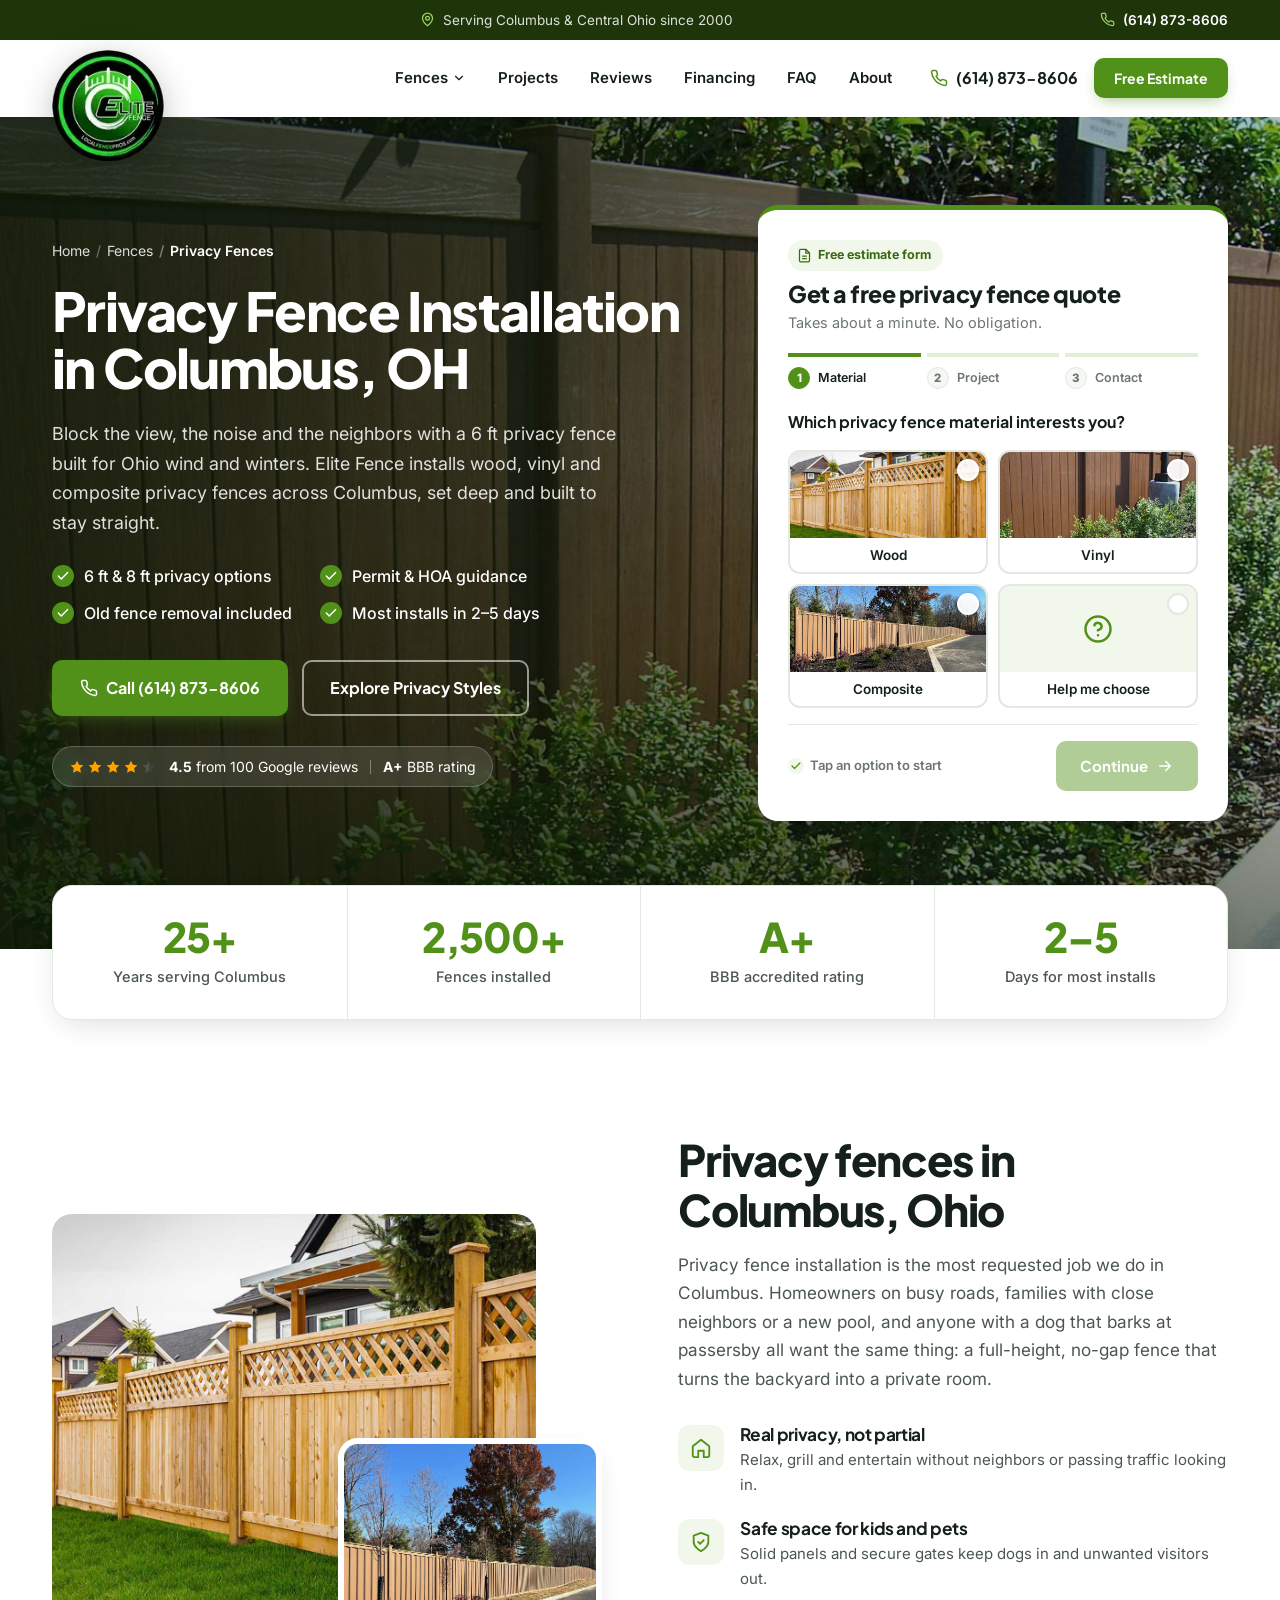
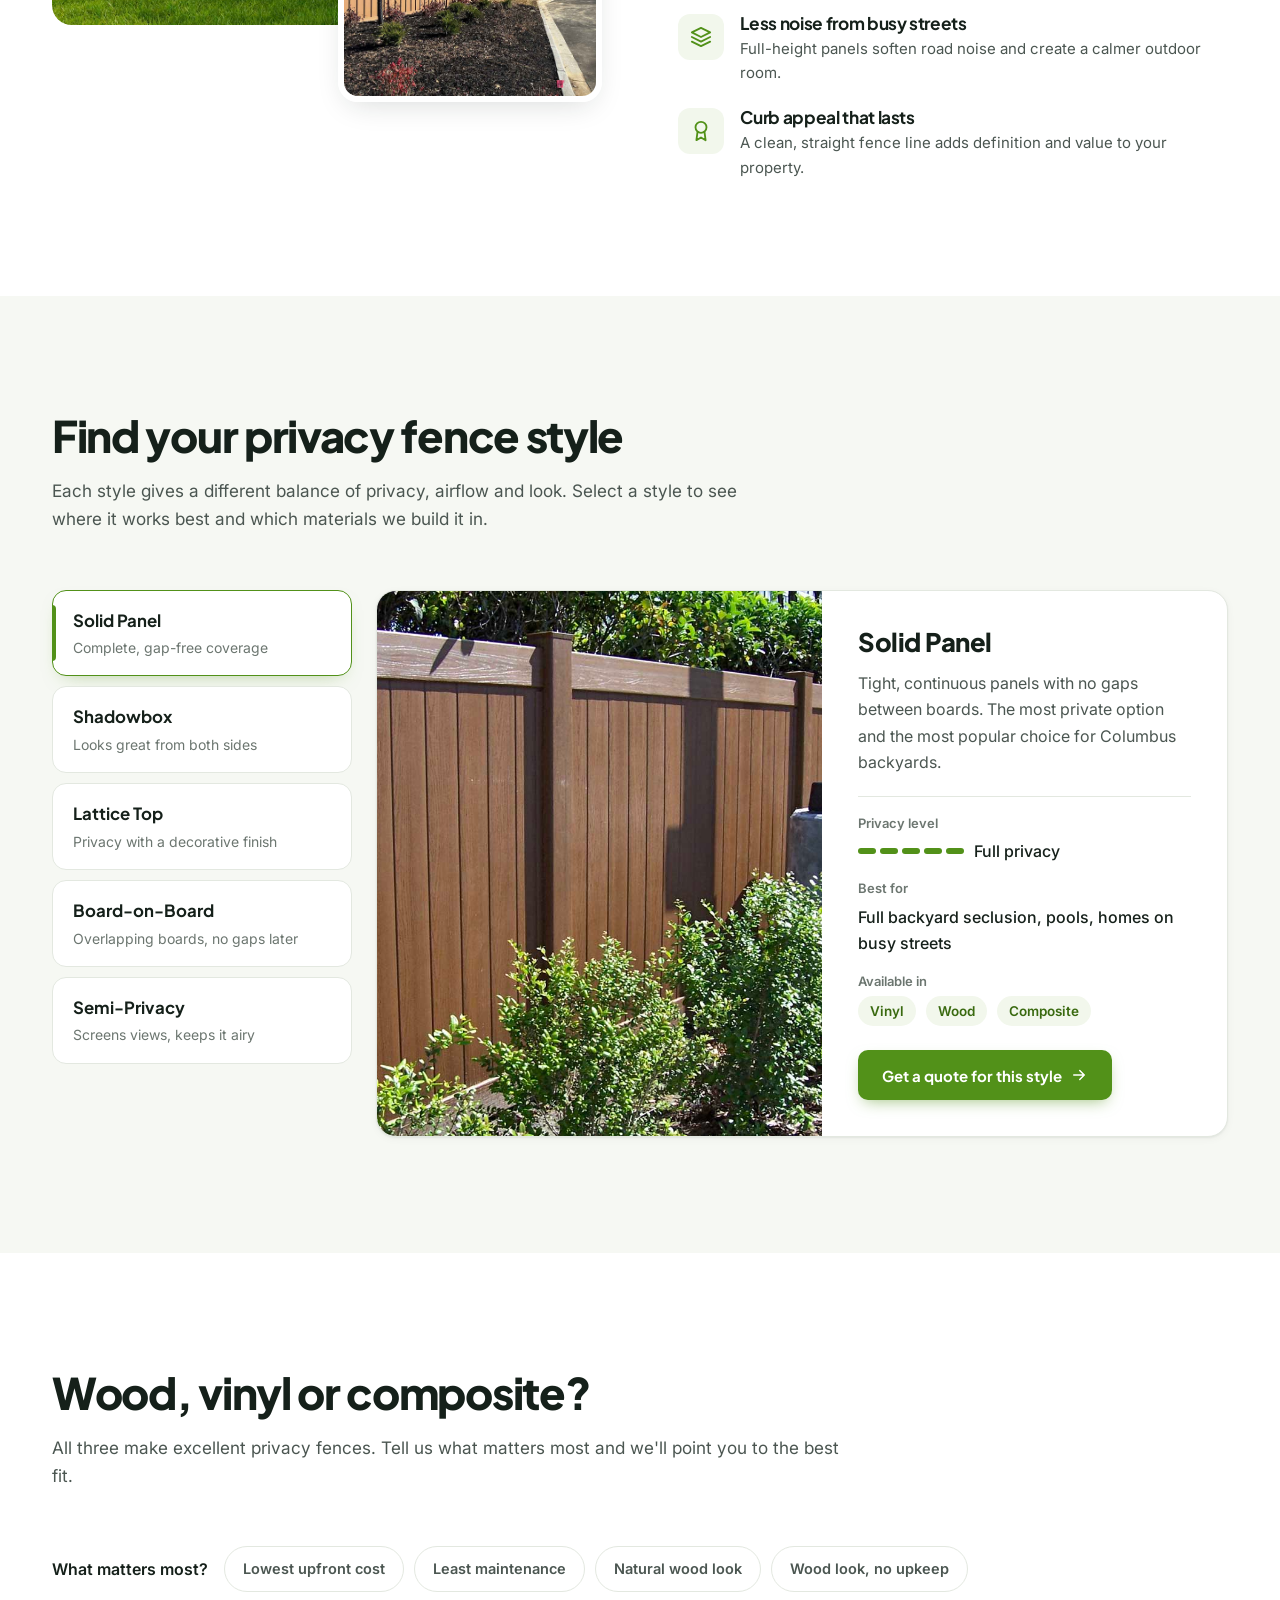
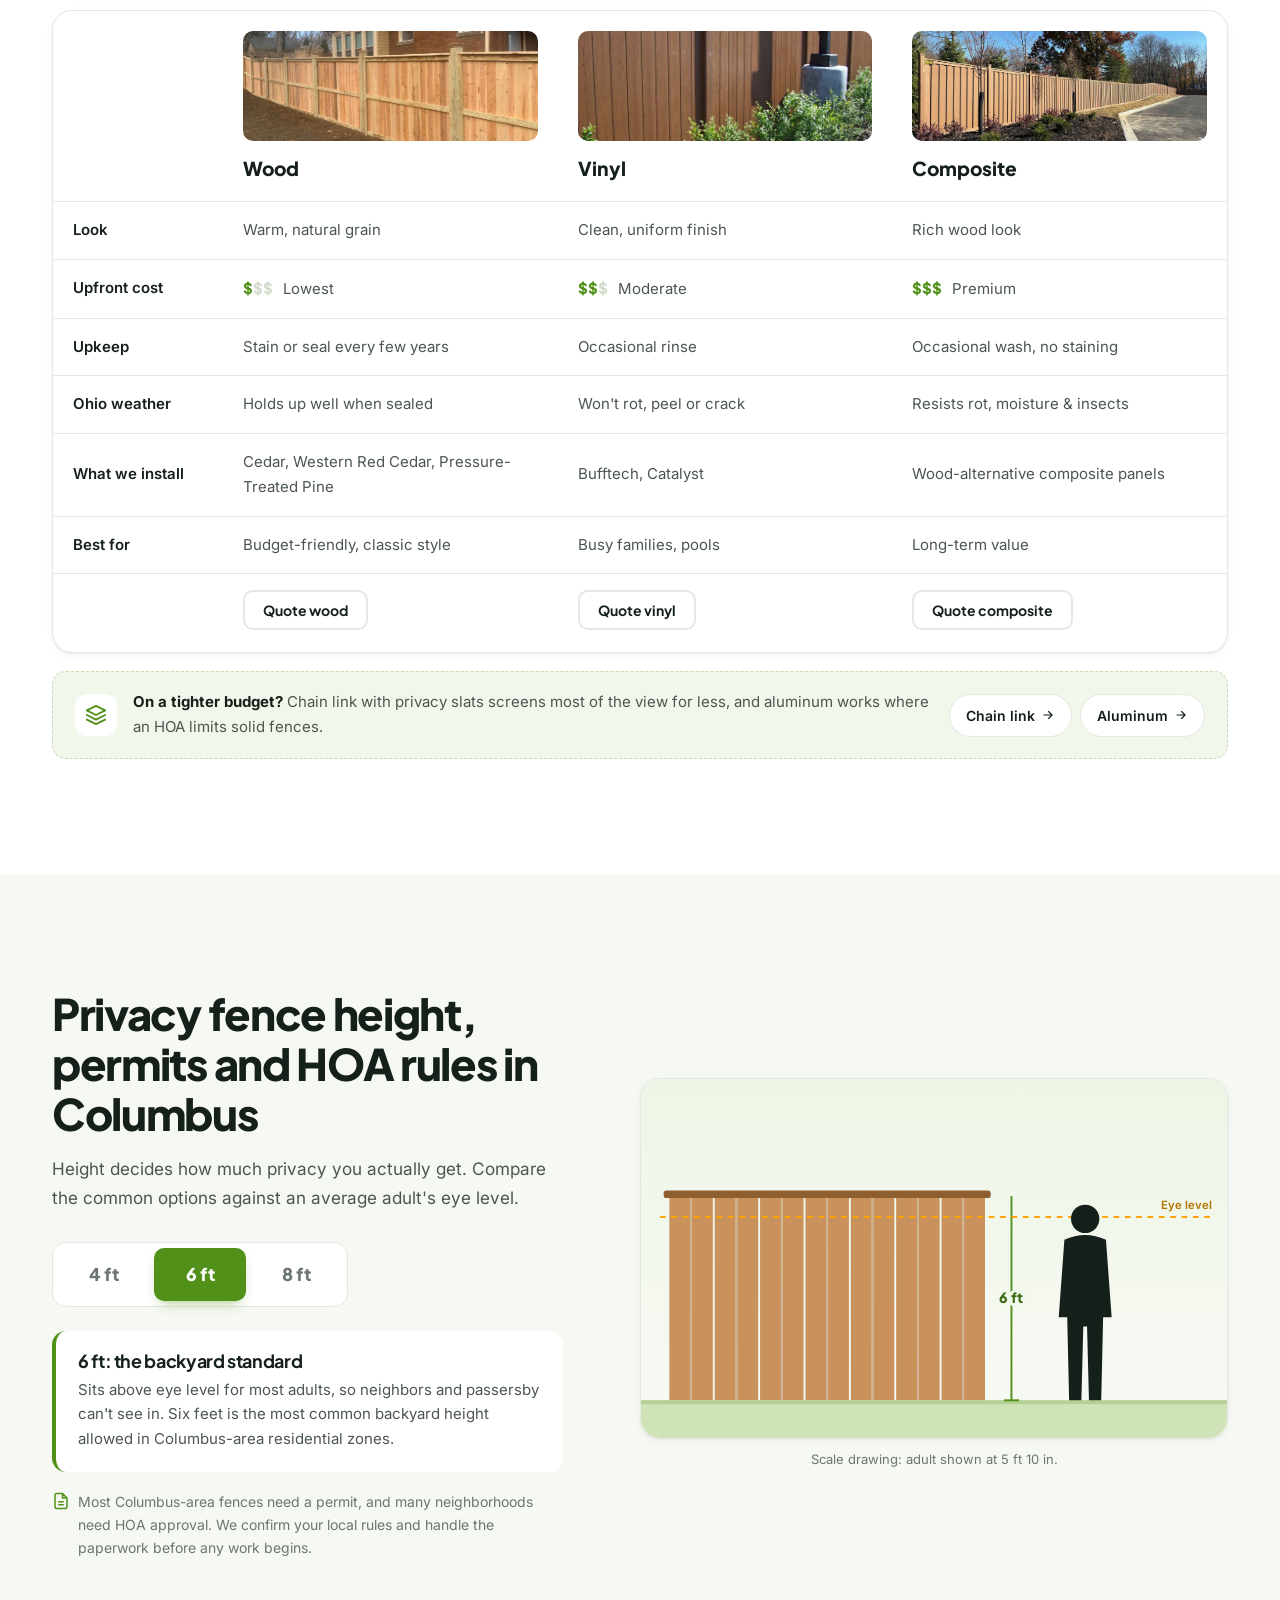
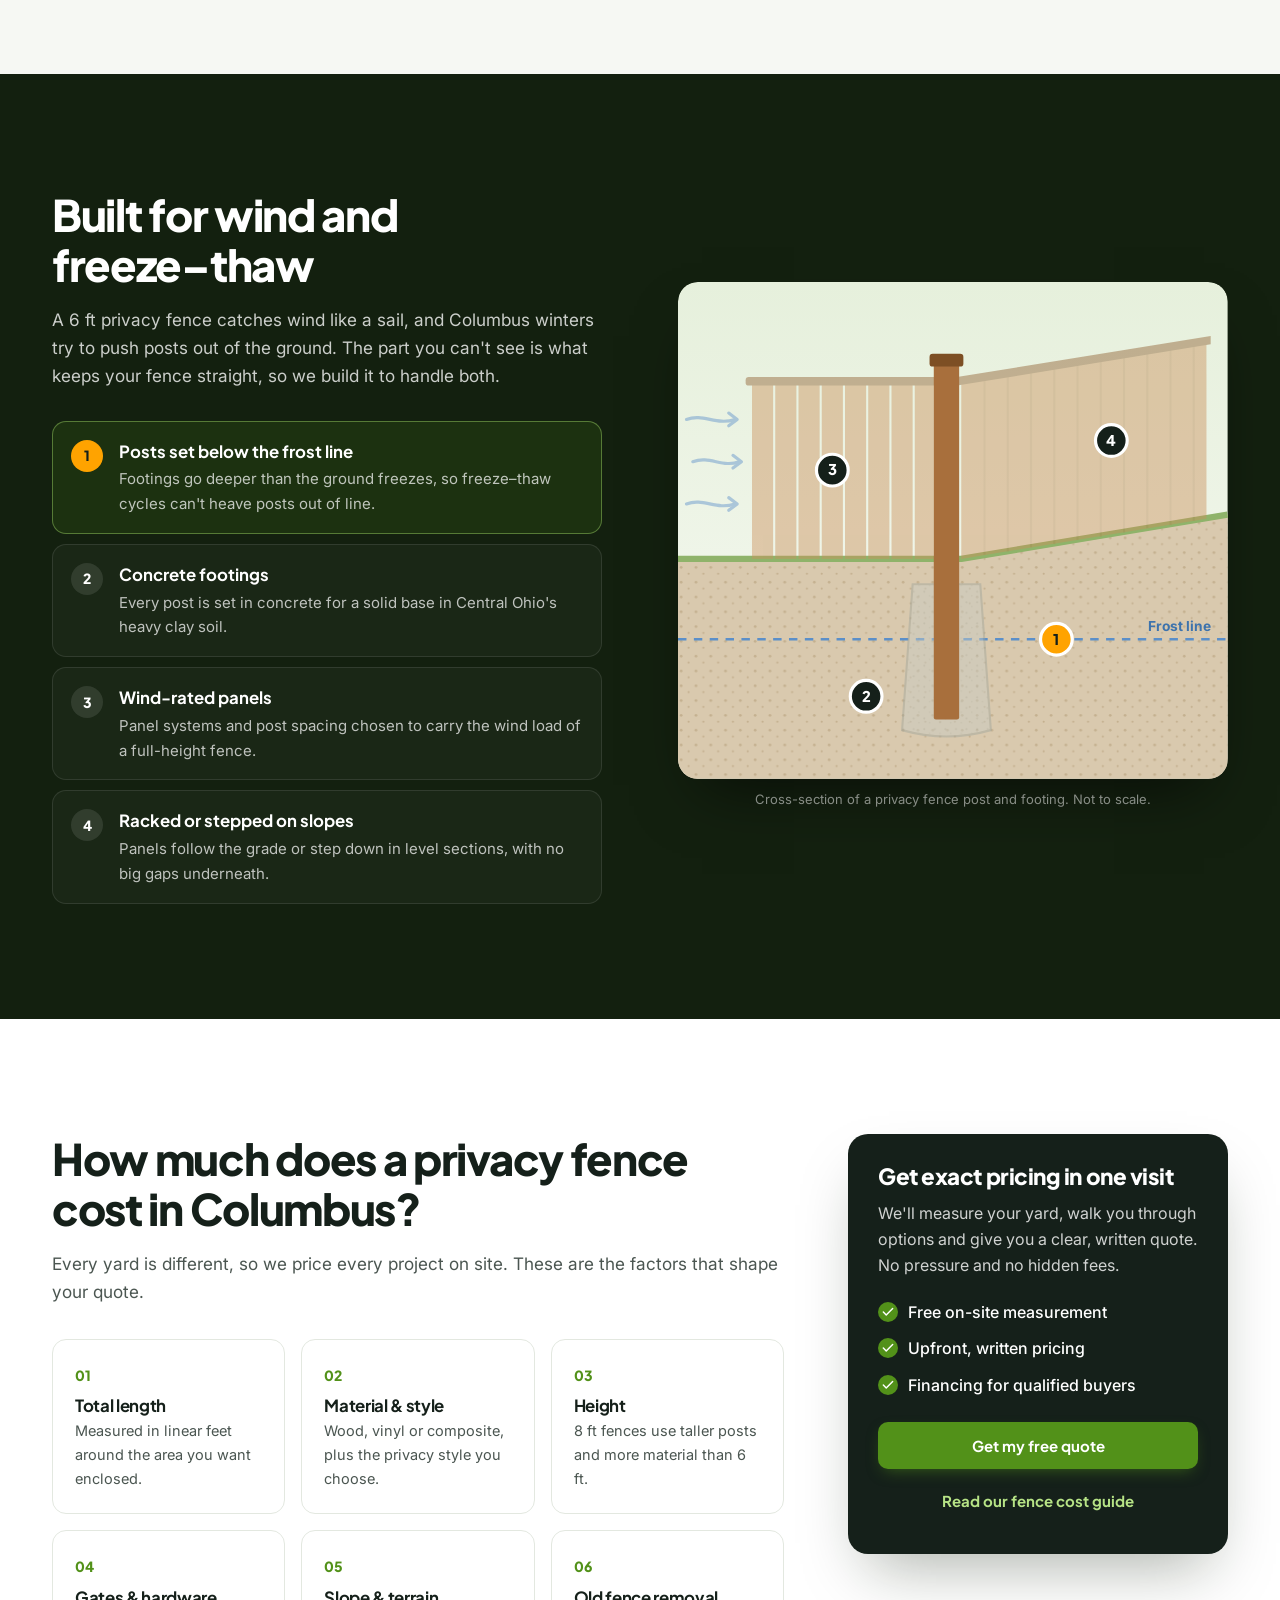
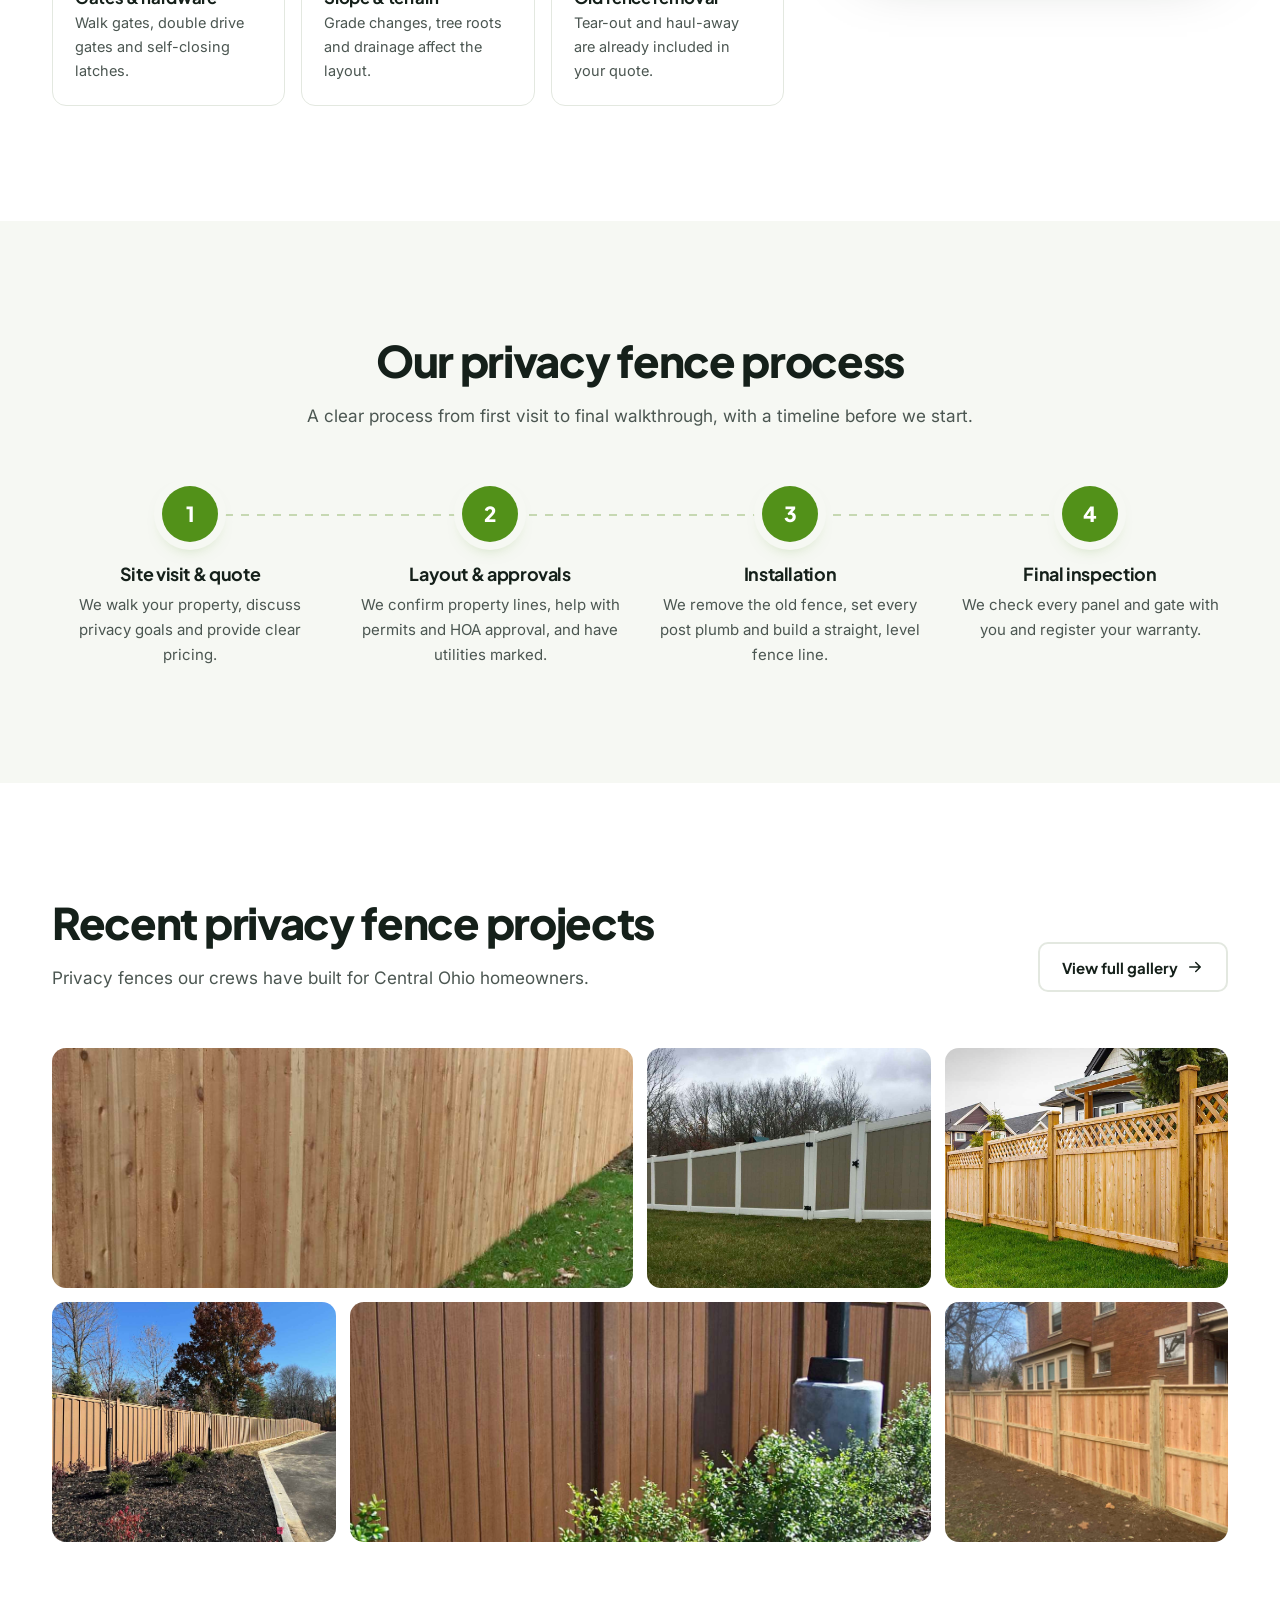
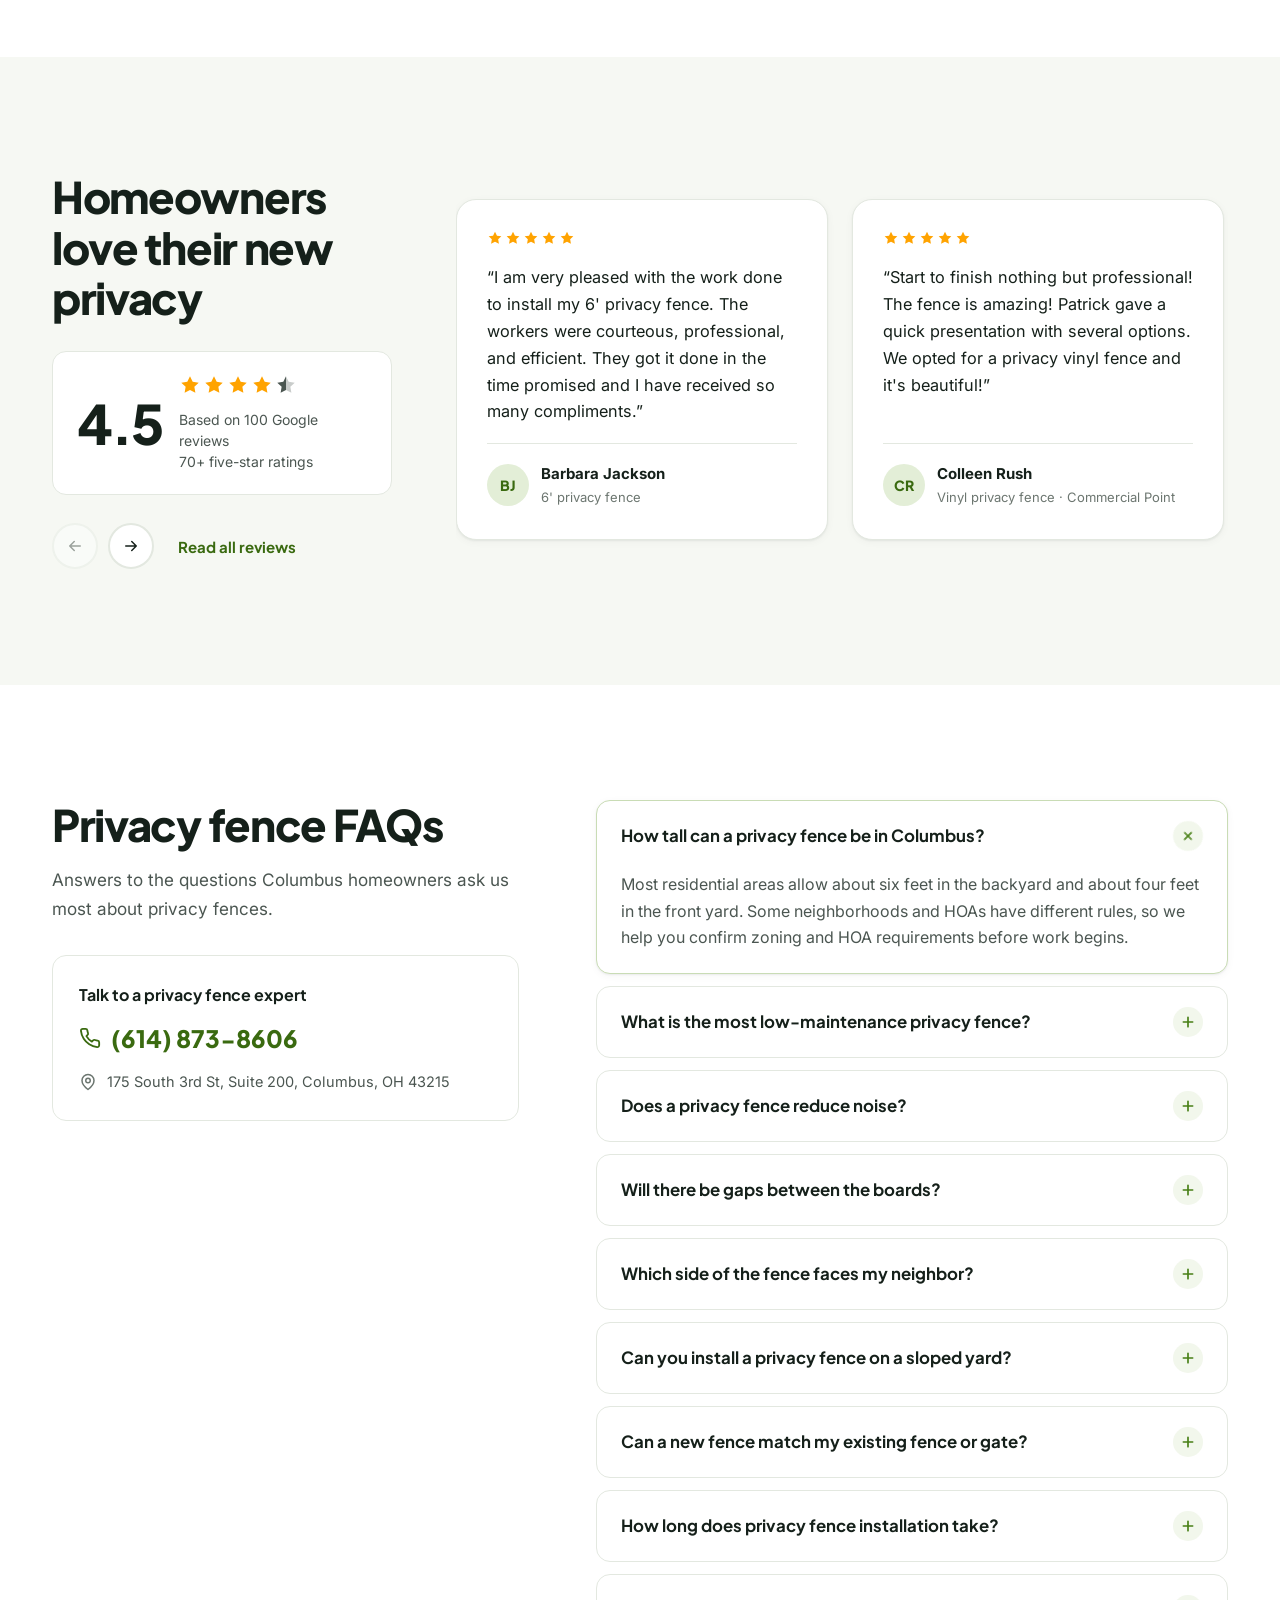
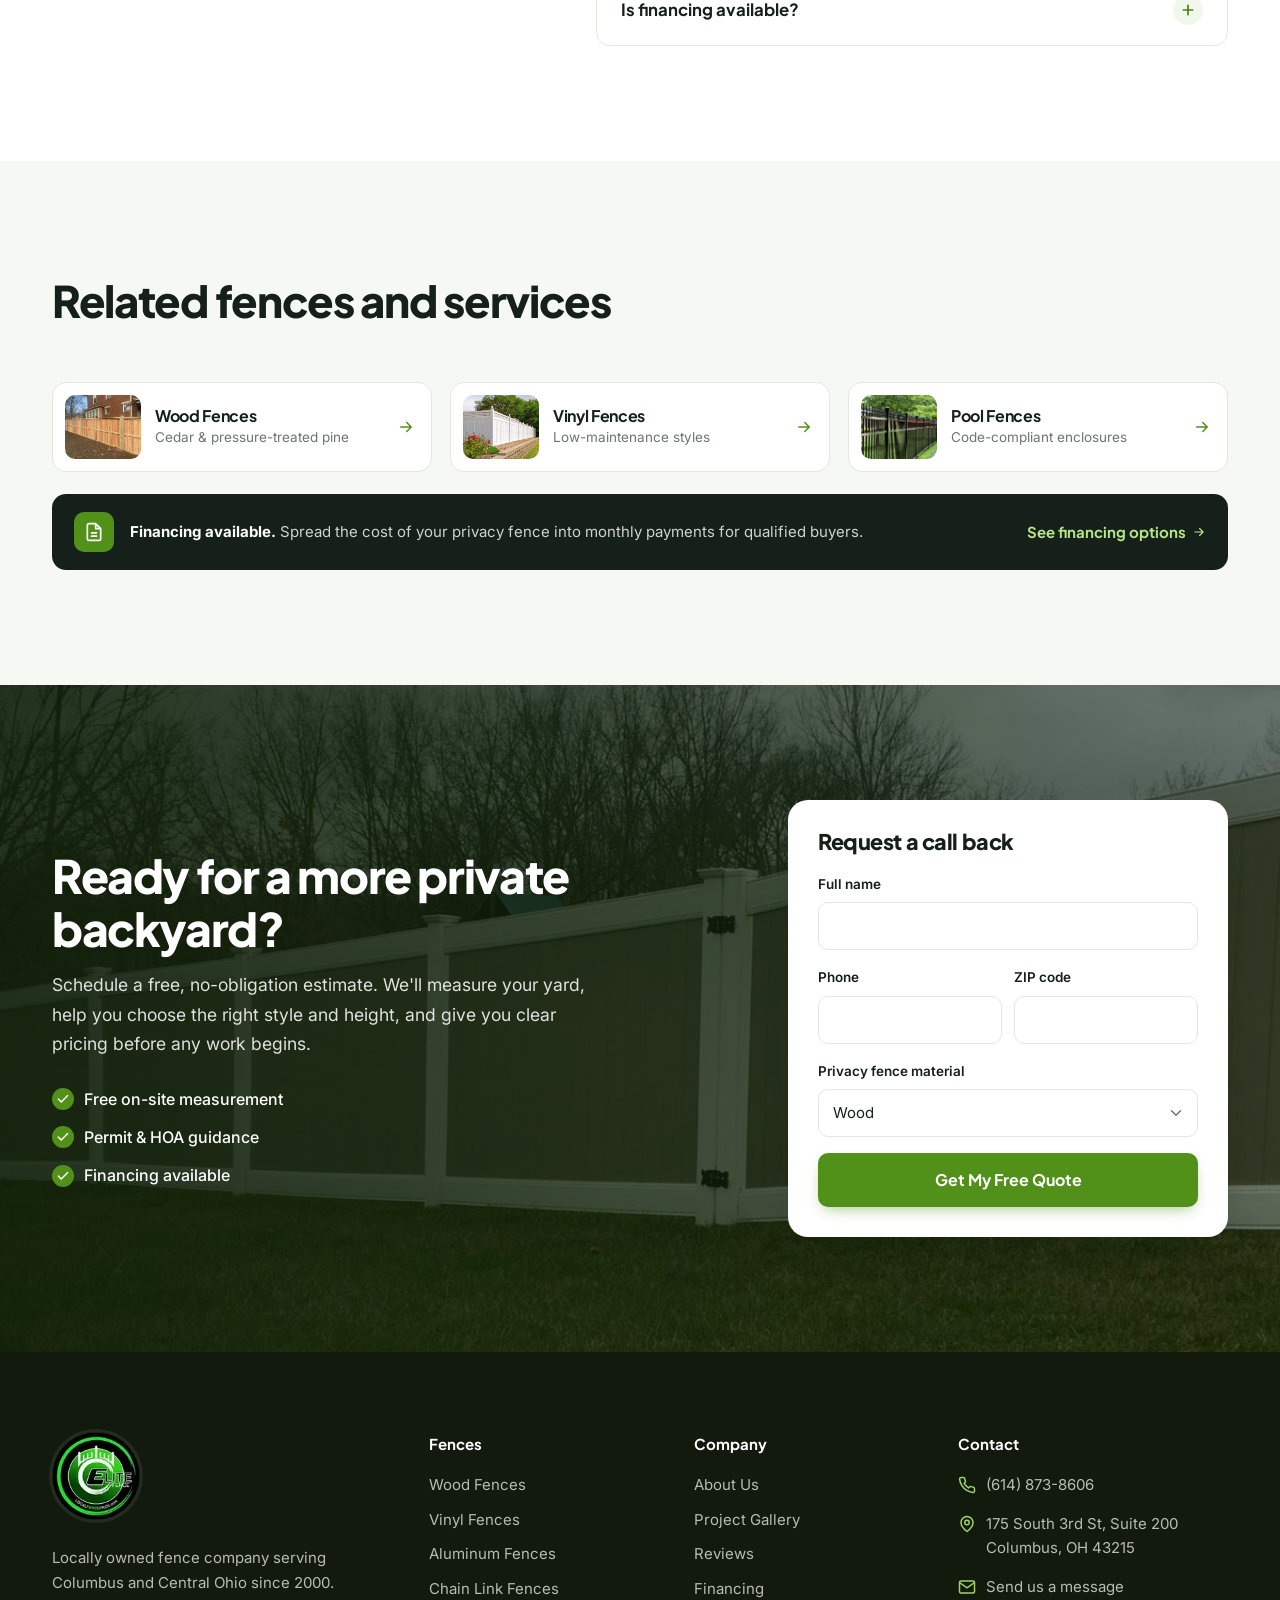
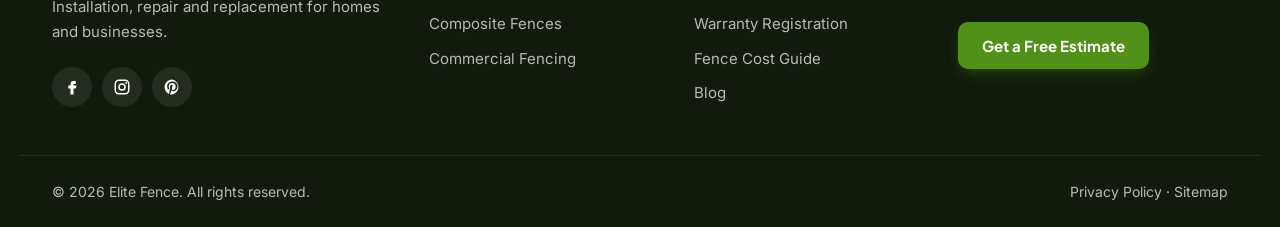
==== privacy-fence-columbus-ohio.html @ 2e479907 "elite fence home & service image updates done" ====
<!DOCTYPE html>
<html lang="en">
<head>
  <meta charset="UTF-8" />
  <meta name="viewport" content="width=device-width, initial-scale=1, viewport-fit=cover" />
  <title>Privacy Fence Installation in Columbus, OH | Wood, Vinyl &amp; Composite | Elite Fence</title>
  <meta name="description" content="Privacy fence installation in Columbus, OH. 6 ft and 8 ft wood, vinyl and composite privacy fences with permit and HOA guidance, old fence removal included and free estimates. Call (614) 873-8606." />
  <meta name="theme-color" content="#529119" />
  <link rel="preconnect" href="https://fonts.googleapis.com" />
  <link rel="preconnect" href="https://fonts.gstatic.com" crossorigin />
  <link href="https://fonts.googleapis.com/css2?family=Inter:wght@400;500;600&family=Plus+Jakarta+Sans:wght@600;700;800&display=swap" rel="stylesheet" />
  <link rel="preload" as="image" href="assets/img/comp/mills-vinyl-fence-columbus-ohio-fence-company-03.jpg" />
  <link rel="canonical" href="https://www.elitefencecolumbus.com/privacy-fence-columbus-ohio" />
  <link rel="stylesheet" href="assets/css/style.css" />
  <script>document.documentElement.classList.add('js');</script>
  <script type="application/ld+json">
{
  "@context": "https://schema.org",
  "@graph": [
    {
      "@type": "Service",
      "name": "Privacy Fence Installation",
      "serviceType": "Privacy fence installation",
      "provider": {
        "@type": "HomeAndConstructionBusiness",
        "name": "Elite Fence",
        "telephone": "+1-614-873-8606",
        "url": "https://www.elitefencecolumbus.com/"
      },
      "areaServed": [
        {
          "@type": "City",
          "name": "Columbus, OH"
        },
        {
          "@type": "City",
          "name": "Powell, OH"
        },
        {
          "@type": "City",
          "name": "Grove City, OH"
        },
        {
          "@type": "City",
          "name": "Lewis Center, OH"
        },
        {
          "@type": "City",
          "name": "Hilliard, OH"
        },
        {
          "@type": "City",
          "name": "Upper Arlington, OH"
        },
        {
          "@type": "City",
          "name": "Westerville, OH"
        },
        {
          "@type": "City",
          "name": "Galena, OH"
        },
        {
          "@type": "City",
          "name": "New Albany, OH"
        },
        {
          "@type": "City",
          "name": "Delaware, OH"
        },
        {
          "@type": "City",
          "name": "Dublin, OH"
        }
      ]
    },
    {
      "@type": "BreadcrumbList",
      "itemListElement": [
        {
          "@type": "ListItem",
          "position": 1,
          "name": "Home",
          "item": "https://www.elitefencecolumbus.com/"
        },
        {
          "@type": "ListItem",
          "position": 2,
          "name": "Privacy Fences",
          "item": "https://www.elitefencecolumbus.com/privacy-fence-columbus-ohio"
        }
      ]
    },
    {
      "@type": "FAQPage",
      "mainEntity": [
        {
          "@type": "Question",
          "name": "How tall can a privacy fence be in Columbus?",
          "acceptedAnswer": {
            "@type": "Answer",
            "text": "Most residential areas allow about six feet in the backyard and about four feet in the front yard. Some neighborhoods and HOAs have different rules, so we help you confirm zoning and HOA requirements before work begins."
          }
        },
        {
          "@type": "Question",
          "name": "What is the most low-maintenance privacy fence?",
          "acceptedAnswer": {
            "@type": "Answer",
            "text": "Vinyl and composite. Both resist fading, moisture and wear without staining or sealing. Vinyl just needs an occasional rinse, and composite gives you a wood look without the upkeep."
          }
        },
        {
          "@type": "Question",
          "name": "Does a privacy fence reduce noise?",
          "acceptedAnswer": {
            "@type": "Answer",
            "text": "Yes, somewhat. A solid, full-height fence with no gaps softens traffic and neighborhood noise, especially at 6 to 8 ft. It won't soundproof a yard, but most homeowners notice a calmer backyard."
          }
        },
        {
          "@type": "Question",
          "name": "Will there be gaps between the boards?",
          "acceptedAnswer": {
            "@type": "Answer",
            "text": "Natural wood shrinks as it dries, which can open small gaps. Board-on-board and shadowbox styles overlap the boards to prevent this, and vinyl and composite panels stay gap-free."
          }
        },
        {
          "@type": "Question",
          "name": "Which side of the fence faces my neighbor?",
          "acceptedAnswer": {
            "@type": "Answer",
            "text": "The finished side typically faces outward toward neighbors and the street, and many cities and HOAs require it. If you want both sides to look finished, shadowbox and board-on-board styles are great options."
          }
        },
        {
          "@type": "Question",
          "name": "Can you install a privacy fence on a sloped yard?",
          "acceptedAnswer": {
            "@type": "Answer",
            "text": "Yes. Depending on the grade and material, we either step the panels down the slope or rack them to follow the ground, keeping the fence line clean and the bottom gap small."
          }
        },
        {
          "@type": "Question",
          "name": "Can a new fence match my existing fence or gate?",
          "acceptedAnswer": {
            "@type": "Answer",
            "text": "Yes. We can extend an existing fence, replace sections or fully redo it so the new work blends with your current boundary."
          }
        },
        {
          "@type": "Question",
          "name": "How long does privacy fence installation take?",
          "acceptedAnswer": {
            "@type": "Answer",
            "text": "Usually two to five days once materials arrive and weather allows. Fence size, terrain and old fence removal can change the timeline, and you'll get a schedule before we start."
          }
        },
        {
          "@type": "Question",
          "name": "Is financing available?",
          "acceptedAnswer": {
            "@type": "Answer",
            "text": "Yes, for qualifying homeowners and commercial clients. We review payment options with you during your free estimate."
          }
        }
      ]
    }
  ]
}
  </script>
</head>
<body>

<!-- Icon sprite -->
<svg width="0" height="0" style="position:absolute" aria-hidden="true">
  <defs>
    <symbol id="i-phone" viewBox="0 0 24 24"><path fill="none" stroke="currentColor" stroke-width="2" stroke-linecap="round" stroke-linejoin="round" d="M22 16.92v3a2 2 0 0 1-2.18 2 19.8 19.8 0 0 1-8.63-3.07 19.5 19.5 0 0 1-6-6A19.8 19.8 0 0 1 2.12 4.18 2 2 0 0 1 4.11 2h3a2 2 0 0 1 2 1.72c.13.96.36 1.9.7 2.81a2 2 0 0 1-.45 2.11L8.09 9.91a16 16 0 0 0 6 6l1.27-1.27a2 2 0 0 1 2.11-.45c.91.34 1.85.57 2.81.7A2 2 0 0 1 22 16.92z"/></symbol>
    <symbol id="i-check" viewBox="0 0 24 24"><path fill="none" stroke="currentColor" stroke-width="2.5" stroke-linecap="round" stroke-linejoin="round" d="M20 6 9 17l-5-5"/></symbol>
    <symbol id="i-arrow" viewBox="0 0 24 24"><path fill="none" stroke="currentColor" stroke-width="2" stroke-linecap="round" stroke-linejoin="round" d="M5 12h14M13 6l6 6-6 6"/></symbol>
    <symbol id="i-chevron" viewBox="0 0 24 24"><path fill="none" stroke="currentColor" stroke-width="2" stroke-linecap="round" stroke-linejoin="round" d="m6 9 6 6 6-6"/></symbol>
    <symbol id="i-star" viewBox="0 0 24 24"><path fill="currentColor" d="M12 2.5l2.94 5.96 6.56.95-4.75 4.63 1.12 6.54L12 17.5l-5.87 3.08 1.12-6.54L2.5 9.41l6.56-.95z"/></symbol>
    <symbol id="i-star-half" viewBox="0 0 24 24"><defs><linearGradient id="g-half"><stop offset="50%" stop-color="currentColor"/><stop offset="50%" stop-color="currentColor" stop-opacity=".3"/></linearGradient></defs><path fill="url(#g-half)" d="M12 2.5l2.94 5.96 6.56.95-4.75 4.63 1.12 6.54L12 17.5l-5.87 3.08 1.12-6.54L2.5 9.41l6.56-.95z"/></symbol>
    <symbol id="i-shield" viewBox="0 0 24 24"><path fill="none" stroke="currentColor" stroke-width="2" stroke-linecap="round" stroke-linejoin="round" d="M12 22s8-4 8-10V5l-8-3-8 3v7c0 6 8 10 8 10z"/><path fill="none" stroke="currentColor" stroke-width="2" stroke-linecap="round" stroke-linejoin="round" d="m9 12 2 2 4-4"/></symbol>
    <symbol id="i-layers" viewBox="0 0 24 24"><path fill="none" stroke="currentColor" stroke-width="2" stroke-linecap="round" stroke-linejoin="round" d="m12 2 10 5-10 5L2 7l10-5zM2 17l10 5 10-5M2 12l10 5 10-5"/></symbol>
    <symbol id="i-file" viewBox="0 0 24 24"><path fill="none" stroke="currentColor" stroke-width="2" stroke-linecap="round" stroke-linejoin="round" d="M14 2H6a2 2 0 0 0-2 2v16a2 2 0 0 0 2 2h12a2 2 0 0 0 2-2V8zM14 2v6h6M9 13h6M9 17h6"/></symbol>
    <symbol id="i-truck" viewBox="0 0 24 24"><path fill="none" stroke="currentColor" stroke-width="2" stroke-linecap="round" stroke-linejoin="round" d="M1 4h14v12H1zM15 9h4l3 3v4h-7z"/><circle cx="5.5" cy="18.5" r="2" fill="none" stroke="currentColor" stroke-width="2"/><circle cx="18.5" cy="18.5" r="2" fill="none" stroke="currentColor" stroke-width="2"/></symbol>
    <symbol id="i-award" viewBox="0 0 24 24"><circle cx="12" cy="8" r="6" fill="none" stroke="currentColor" stroke-width="2"/><path fill="none" stroke="currentColor" stroke-width="2" stroke-linecap="round" stroke-linejoin="round" d="M8.2 13 7 22l5-3 5 3-1.2-9"/></symbol>
    <symbol id="i-home" viewBox="0 0 24 24"><path fill="none" stroke="currentColor" stroke-width="2" stroke-linecap="round" stroke-linejoin="round" d="m3 10 9-7 9 7v10a2 2 0 0 1-2 2h-4v-7H9v7H5a2 2 0 0 1-2-2z"/></symbol>
    <symbol id="i-pin" viewBox="0 0 24 24"><path fill="none" stroke="currentColor" stroke-width="2" stroke-linecap="round" stroke-linejoin="round" d="M20 10c0 6-8 12-8 12s-8-6-8-12a8 8 0 0 1 16 0z"/><circle cx="12" cy="10" r="3" fill="none" stroke="currentColor" stroke-width="2"/></symbol>
    <symbol id="i-play" viewBox="0 0 24 24"><path fill="currentColor" d="M8 5v14l11-7z"/></symbol>
    <symbol id="i-pause" viewBox="0 0 24 24"><path fill="currentColor" d="M6 5h4v14H6zM14 5h4v14h-4z"/></symbol>
    <symbol id="i-x" viewBox="0 0 24 24"><path fill="none" stroke="currentColor" stroke-width="2" stroke-linecap="round" d="M18 6 6 18M6 6l12 12"/></symbol>
    <symbol id="i-menu" viewBox="0 0 24 24"><path fill="none" stroke="currentColor" stroke-width="2" stroke-linecap="round" d="M3 6h18M3 12h18M3 18h18"/></symbol>
    <symbol id="i-question" viewBox="0 0 24 24"><circle cx="12" cy="12" r="10" fill="none" stroke="currentColor" stroke-width="2"/><path fill="none" stroke="currentColor" stroke-width="2" stroke-linecap="round" d="M9.1 9a3 3 0 0 1 5.8 1c0 2-3 3-3 3M12 17h.01"/></symbol>
    <symbol id="i-mail" viewBox="0 0 24 24"><rect x="2" y="4" width="20" height="16" rx="2" fill="none" stroke="currentColor" stroke-width="2"/><path fill="none" stroke="currentColor" stroke-width="2" d="m22 6-10 7L2 6"/></symbol>
    <symbol id="logo-mark" viewBox="0 0 40 40"><rect width="40" height="40" rx="10" fill="#529119"/><path fill="#fff" d="M9 15l3-4 3 4v15H9zM17 13l3-4 3 4v17h-6zM25 15l3-4 3 4v15h-6z"/><rect x="7" y="19" width="26" height="2.6" rx="1" fill="#fff"/><rect x="7" y="25" width="26" height="2.6" rx="1" fill="#fff"/></symbol>
  </defs>
</svg>

<a class="skip-link" href="#main">Skip to content</a>

<!-- Top bar -->
<div class="topbar">
  <div class="container topbar__inner">
    <!-- <p class="topbar__item"><svg class="ico"><use href="#i-shield"/></svg> Licensed, Bonded &amp; Insured</p> -->
    <p class="topbar__item"></p>
    <p class="topbar__item topbar__item--hide-sm"><svg class="ico"><use href="#i-pin"/></svg> Serving Columbus &amp; Central Ohio since 2000</p>
    <a class="topbar__item topbar__phone" href="tel:+16148738606"><svg class="ico"><use href="#i-phone"/></svg> (614) 873-8606</a>
  </div>
</div>


<!-- Header -->
<header class="header" id="header">
  <div class="container header__inner">
    <a href="index.html" class="logo logo--badge" aria-label="Elite Fence home">
      <img class="logo__badge" src="assets/img/logo.webp" alt="Elite Fence logo" width="132" height="132" />
    </a>

    <nav class="nav" aria-label="Primary">
      <ul class="nav__list">
        <li class="nav__item nav__item--dropdown">
          <button class="nav__link" aria-expanded="false" aria-controls="dd-fences">Fences <svg class="ico ico--sm"><use href="#i-chevron"/></svg></button>
          <div class="dropdown" id="dd-fences">
            <div>
              <p class="dropdown__title">By material</p>
              <a href="/wood-fence-columbus-ohio">Wood Fences</a>
              <a href="/vinyl-fence-columbus-ohio">Vinyl Fences</a>
              <a href="/aluminum-fence-columbus-ohio">Aluminum Fences</a>
              <a href="/chain-link-fence-columbus-ohio">Chain Link Fences</a>
              <a href="/composite-fence-columbus-ohio">Composite Fences</a>
            </div>
            <div>
              <p class="dropdown__title">By style</p>
              <a href="privacy-fence-columbus-ohio.html">Privacy Fences</a>
              <a href="/picket-fence-columbus-ohio">Picket Fences</a>
              <a href="/pool-fence-columbus-ohio">Pool Fences</a>
              <a href="/commercial-fence-columbus-ohio">Commercial Fences</a>
              <a href="/commercial-security-fence-columbus-ohio">Security Fencing</a>
            </div>
          </div>
        </li>
        <li class="nav__item"><a class="nav__link" href="#projects">Projects</a></li>
        <li class="nav__item"><a class="nav__link" href="#reviews">Reviews</a></li>
        <li class="nav__item"><a class="nav__link" href="index.html#financing">Financing</a></li>
        <li class="nav__item"><a class="nav__link" href="#faq">FAQ</a></li>
        <li class="nav__item"><a class="nav__link" href="/about-us">About</a></li>
      </ul>
    </nav>

    <div class="header__actions">
      <a class="header__phone" href="tel:+16148738606"><svg class="ico"><use href="#i-phone"/></svg><span>(614) 873-8606</span></a>
      <a class="btn btn--primary btn--sm" href="#estimate" data-focus-form>Free Estimate</a>
      <button class="menu-toggle" aria-label="Open menu" aria-expanded="false" aria-controls="mobile-nav"><svg class="ico"><use href="#i-menu"/></svg></button>
    </div>
  </div>

  <!-- Mobile nav -->
  <div class="mobile-nav" id="mobile-nav" hidden>
    <a href="index.html#services">Fence Types</a>
    <a href="#materials">Materials</a>
    <a href="#projects">Projects</a>
    <a href="#reviews">Reviews</a>
    <a href="index.html#financing">Financing</a>
    <a href="index.html#about">About Us</a>
    <a href="#faq">FAQ</a>
    <a class="btn btn--primary btn--block" href="#estimate" data-focus-form>Get a Free Estimate</a>
  </div>
</header>

<main id="main">

  <!-- ============ HERO ============ -->
  <section class="hero hero--service" aria-labelledby="hero-title">
    <div class="hero__media" aria-hidden="true">
      <img class="hero__img" src="assets/img/comp/mills-vinyl-fence-columbus-ohio-fence-company-03.jpg" alt="" fetchpriority="high" />
      <div class="hero__overlay"></div>
    </div>

    <div class="container hero__grid">
      <div class="hero__content">
        <nav class="breadcrumb" aria-label="Breadcrumb">
          <ol>
            <li><a href="index.html">Home</a></li>
            <li><a href="index.html#services">Fences</a></li>
            <li aria-current="page">Privacy Fences</li>
          </ol>
        </nav>

        <h1 class="hero__title hero__title--service" id="hero-title">Privacy Fence Installation in Columbus,&nbsp;OH</h1>

        <p class="hero__lead">Block the view, the noise and the neighbors with a 6 ft privacy fence built for Ohio wind and winters. Elite Fence installs wood, vinyl and composite privacy fences across Columbus, set deep and built to stay straight.</p>

        <ul class="hero__checks">
          <li><svg class="ico"><use href="#i-check"/></svg> 6 ft &amp; 8 ft privacy options</li>
          <li><svg class="ico"><use href="#i-check"/></svg> Permit &amp; HOA guidance</li>
          <li><svg class="ico"><use href="#i-check"/></svg> Old fence removal included</li>
          <li><svg class="ico"><use href="#i-check"/></svg> Most installs in 2–5 days</li>
        </ul>

        <div class="hero__ctas">
          <a class="btn btn--primary btn--lg" href="tel:+16148738606"><svg class="ico"><use href="#i-phone"/></svg> Call (614) 873-8606</a>
          <a class="btn btn--ghost-light btn--lg" href="#styles">Explore Privacy Styles</a>
        </div>

        <div class="hero__rating hero__rating--below">
          <span class="stars" aria-hidden="true"><svg><use href="#i-star"/></svg><svg><use href="#i-star"/></svg><svg><use href="#i-star"/></svg><svg><use href="#i-star"/></svg><svg><use href="#i-star-half"/></svg></span>
          <span><strong>4.5</strong> from 100 Google reviews</span>
          <span class="hero__rating-sep"></span>
          <span><strong>A+</strong> BBB rating</span>
        </div>
      </div>

      <!-- Interactive quote form (privacy variant) -->
      <div class="quote" id="estimate">
        <form class="quote__form" id="quote-form" novalidate>
          <input type="hidden" name="style" value="Privacy fence" />
          <div class="quote__head">
            <span class="quote__badge"><svg class="ico"><use href="#i-file"/></svg> Free estimate form</span>
            <h2 class="quote__title">Get a free privacy fence quote</h2>
            <p class="quote__sub">Takes about a minute. No obligation.</p>
            <ol class="quote__steps" aria-label="Form progress">
              <li class="is-current"><span>1</span>Material</li>
              <li><span>2</span>Project</li>
              <li><span>3</span>Contact</li>
            </ol>
          </div>

          <fieldset class="quote__step is-active" data-step="1">
            <legend class="quote__q">Which privacy fence material interests you?</legend>
            <div class="fence-picker fence-picker--2">
              <label class="fence-opt">
                <input type="radio" name="fence_type" value="Wood" required />
                <span class="fence-opt__img" style="background-image:url(assets/img/comp/mills-wood-fence-columbus-ohio-fence-company-03.jpg)"></span>
                <span class="fence-opt__label">Wood</span>
                <span class="fence-opt__check"><svg><use href="#i-check"/></svg></span>
              </label>
              <label class="fence-opt">
                <input type="radio" name="fence_type" value="Vinyl" />
                <span class="fence-opt__img" style="background-image:url(assets/img/comp/mills-vinyl-fence-columbus-ohio-fence-company-03.jpg)"></span>
                <span class="fence-opt__label">Vinyl</span>
                <span class="fence-opt__check"><svg><use href="#i-check"/></svg></span>
              </label>
              <label class="fence-opt">
                <input type="radio" name="fence_type" value="Composite" />
                <span class="fence-opt__img" style="background-image:url(assets/img/comp/mills-composite-fence-columbus-ohio-fence-company-090925-01.jpg)"></span>
                <span class="fence-opt__label">Composite</span>
                <span class="fence-opt__check"><svg><use href="#i-check"/></svg></span>
              </label>
              <label class="fence-opt fence-opt--unsure">
                <input type="radio" name="fence_type" value="Not sure yet" />
                <span class="fence-opt__img"><svg><use href="#i-question"/></svg></span>
                <span class="fence-opt__label">Help me choose</span>
                <span class="fence-opt__check"><svg><use href="#i-check"/></svg></span>
              </label>
            </div>
            <p class="quote__error" data-error-for="fence_type">Please choose a material to continue.</p>
            <div class="quote__nav quote__nav--start">
              <span class="quote__hint"><svg class="ico"><use href="#i-check"/></svg> Tap an option to start</span>
              <button type="button" class="btn btn--primary" data-next disabled>Continue <svg class="ico"><use href="#i-arrow"/></svg></button>
            </div>
          </fieldset>

          <fieldset class="quote__step" data-step="2">
            <legend class="quote__q">Tell us about the project</legend>
            <div class="field">
              <span class="field__label">Fence height</span>
              <div class="segmented segmented--3">
                <label><input type="radio" name="height" value="6 ft" checked /><span>6 ft</span></label>
                <label><input type="radio" name="height" value="8 ft" /><span>8 ft</span></label>
                <label><input type="radio" name="height" value="Not sure" /><span>Not sure</span></label>
              </div>
            </div>
            <div class="field">
              <span class="field__label">What do you need?</span>
              <div class="segmented segmented--3">
                <label><input type="radio" name="service" value="New fence" checked /><span>New fence</span></label>
                <label><input type="radio" name="service" value="Replacement" /><span>Replace</span></label>
                <label><input type="radio" name="service" value="Repair" /><span>Repair</span></label>
              </div>
            </div>
            <div class="field">
              <label class="field__label field__label--row" for="length">Approximate length <output class="range-out" for="length" id="length-out">150 ft</output></label>
              <input class="range" type="range" id="length" name="length" min="25" max="500" step="25" value="150" />
              <div class="range-scale" aria-hidden="true"><span>25 ft</span><span>500+ ft</span></div>
            </div>
            <div class="field">
              <label class="field__label" for="timeline">When would you like it installed?</label>
              <select class="input" id="timeline" name="timeline">
                <option>As soon as possible</option>
                <option>Within 1–3 months</option>
                <option>3+ months out</option>
                <option>Just researching</option>
              </select>
            </div>
            <div class="quote__nav">
              <button type="button" class="btn btn--text" data-prev>Back</button>
              <button type="button" class="btn btn--primary" data-next>Continue <svg class="ico"><use href="#i-arrow"/></svg></button>
            </div>
          </fieldset>

          <fieldset class="quote__step" data-step="3">
            <legend class="quote__q">Where should we send your quote?</legend>
            <div class="field-grid">
              <div class="field">
                <label class="field__label" for="q-name">Full name</label>
                <input class="input" id="q-name" name="name" type="text" autocomplete="name" required />
                <p class="quote__error" data-error-for="name">Please enter your name.</p>
              </div>
              <div class="field">
                <label class="field__label" for="q-phone">Phone</label>
                <input class="input" id="q-phone" name="phone" type="tel" autocomplete="tel" inputmode="tel" required />
                <p class="quote__error" data-error-for="phone">Please enter a valid phone number.</p>
              </div>
              <div class="field">
                <label class="field__label" for="q-email">Email</label>
                <input class="input" id="q-email" name="email" type="email" autocomplete="email" required />
                <p class="quote__error" data-error-for="email">Please enter a valid email.</p>
              </div>
              <div class="field">
                <label class="field__label" for="q-zip">ZIP code</label>
                <input class="input" id="q-zip" name="zip" type="text" inputmode="numeric" autocomplete="postal-code" maxlength="5" required />
                <p class="quote__error" data-error-for="zip">Please enter a 5-digit ZIP.</p>
              </div>
            </div>
            <div class="quote__summary js-summary"></div>
            <div class="quote__nav">
              <button type="button" class="btn btn--text" data-prev>Back</button>
              <button type="submit" class="btn btn--primary">Request My Free Quote</button>
            </div>
            <p class="quote__fine">By submitting, you agree to be contacted about your project. We never share your information.</p>
          </fieldset>

          <div class="quote__success" hidden>
            <span class="quote__success-icon"><svg><use href="#i-check"/></svg></span>
            <h3>Thanks<span class="js-success-name"></span>! Your request is in.</h3>
            <p>A member of our team will reach out to schedule your free on-site estimate. Need to talk sooner?</p>
            <a class="btn btn--primary btn--block" href="tel:+16148738606"><svg class="ico"><use href="#i-phone"/></svg> Call (614) 873-8606</a>
          </div>
        </form>
      </div>
    </div>
  </section>

  <!-- ============ STATS ============ -->
  <section class="stats" aria-label="Elite Fence at a glance">
    <div class="container">
      <div class="stats__card">
        <div class="stat"><p class="stat__num"><span data-count="25">25</span>+</p><p class="stat__label">Years serving Columbus</p></div>
        <div class="stat"><p class="stat__num"><span data-count="2500" data-format="comma">2,500</span>+</p><p class="stat__label">Fences installed</p></div>
        <div class="stat"><p class="stat__num">A+</p><p class="stat__label">BBB accredited rating</p></div>
        <div class="stat"><p class="stat__num">2–5</p><p class="stat__label">Days for most installs</p></div>
      </div>
    </div>
  </section>

  <!-- ============ BENEFITS ============ -->
  <section class="section" id="benefits" aria-labelledby="benefits-title">
    <div class="container benefits">
      <div class="benefits__media reveal">
        <img class="benefits__img benefits__img--main" src="assets/img/comp/mills-wood-fence-columbus-ohio-fence-company-03.jpg" alt="Cedar privacy fence with lattice top in a Columbus backyard" width="800" height="600" loading="lazy" />
        <img class="benefits__img benefits__img--inset" src="assets/img/comp/mills-composite-fence-columbus-ohio-fence-company-090925-01.jpg" alt="Composite shadowbox privacy fence enclosing a green lawn" width="800" height="600" loading="lazy" />
      </div>
      <div class="benefits__content">
        <h2 class="section__title" id="benefits-title">Privacy fences in Columbus, Ohio</h2>
        <p class="section__lead">Privacy fence installation is the most requested job we do in Columbus. Homeowners on busy roads, families with close neighbors or a new pool, and anyone with a dog that barks at passersby all want the same thing: a full-height, no-gap fence that turns the backyard into a private room.</p>
        <ul class="benefit-list">
          <li><span class="benefit-list__icon"><svg><use href="#i-home"/></svg></span><div><h3>Real privacy, not partial</h3><p>Relax, grill and entertain without neighbors or passing traffic looking in.</p></div></li>
          <li><span class="benefit-list__icon"><svg><use href="#i-shield"/></svg></span><div><h3>Safe space for kids and pets</h3><p>Solid panels and secure gates keep dogs in and unwanted visitors out.</p></div></li>
          <li><span class="benefit-list__icon"><svg><use href="#i-layers"/></svg></span><div><h3>Less noise from busy streets</h3><p>Full-height panels soften road noise and create a calmer outdoor room.</p></div></li>
          <li><span class="benefit-list__icon"><svg><use href="#i-award"/></svg></span><div><h3>Curb appeal that lasts</h3><p>A clean, straight fence line adds definition and value to your property.</p></div></li>
        </ul>
      </div>
    </div>
  </section>

  <!-- ============ STYLES ============ -->
  <section class="section section--alt" id="styles" aria-labelledby="styles-title">
    <div class="container">
      <div class="section__head">
        <h2 class="section__title" id="styles-title">Find your privacy fence style</h2>
        <p class="section__lead">Each style gives a different balance of privacy, airflow and look. Select a style to see where it works best and which materials we build it in.</p>
      </div>

      <div class="style-picker">
        <div class="style-picker__list" role="tablist" aria-label="Privacy fence styles" aria-orientation="vertical">
          <button class="style-picker__opt is-active" role="tab" aria-selected="true" aria-controls="style-panel"
            data-img="assets/img/comp/mills-vinyl-fence-columbus-ohio-fence-company-03.jpg" data-alt="Brown vinyl solid-panel privacy fence"
            data-desc="Tight, continuous panels with no gaps between boards. The most private option and the most popular choice for Columbus backyards."
            data-best="Full backyard seclusion, pools, homes on busy streets" data-level="5" data-level-text="Full privacy"
            data-mats="Vinyl, Wood, Composite">
            <span class="style-picker__name">Solid Panel</span>
            <span class="style-picker__sub">Complete, gap-free coverage</span>
          </button>
          <button class="style-picker__opt" role="tab" aria-selected="false" aria-controls="style-panel" tabindex="-1"
            data-img="assets/img/comp/mills-composite-fence-columbus-ohio-fence-company-090925-01.jpg" data-alt="Composite shadowbox fence with alternating boards"
            data-desc="Boards alternate on each side of the rail, so the fence looks finished from both sides. Air moves through while straight-on views stay blocked."
            data-best="Shared property lines, windy lots, good-neighbor installs" data-level="4" data-level-text="Near-full privacy"
            data-mats="Wood, Composite">
            <span class="style-picker__name">Shadowbox</span>
            <span class="style-picker__sub">Looks great from both sides</span>
          </button>
          <button class="style-picker__opt" role="tab" aria-selected="false" aria-controls="style-panel" tabindex="-1"
            data-img="assets/img/comp/mills-wood-fence-columbus-ohio-fence-company-03.jpg" data-alt="Cedar privacy fence finished with a lattice topper"
            data-desc="A solid privacy fence finished with a decorative lattice band on top. Adds a custom, softer look and a little extra height."
            data-best="Garden borders, patios, homeowners who want a custom touch" data-level="4" data-level-text="High privacy"
            data-mats="Wood, Vinyl">
            <span class="style-picker__name">Lattice Top</span>
            <span class="style-picker__sub">Privacy with a decorative finish</span>
          </button>
          <button class="style-picker__opt" role="tab" aria-selected="false" aria-controls="style-panel" tabindex="-1"
            data-img="assets/img/comp/mills-wood-fence-columbus-ohio-fence-company-15.jpg" data-alt="New wood privacy fence across a row of backyards"
            data-desc="Overlapping boards cover the small gaps that open up as natural wood shrinks over time, so privacy holds up for years."
            data-best="Wood fences where long-term privacy matters" data-level="5" data-level-text="Full privacy"
            data-mats="Wood">
            <span class="style-picker__name">Board-on-Board</span>
            <span class="style-picker__sub">Overlapping boards, no gaps later</span>
          </button>
          <button class="style-picker__opt" role="tab" aria-selected="false" aria-controls="style-panel" tabindex="-1"
            data-img="assets/img/comp/mills-vinyl-fence-columbus-ohio-fence-company-18.jpg" data-alt="White semi-privacy vinyl fence"
            data-desc="Narrow, even gaps between pickets let light and breeze through while still screening most of the view. Lighter and more open."
            data-best="Pool areas, smaller yards, HOAs that limit solid fences" data-level="3" data-level-text="Partial privacy"
            data-mats="Vinyl, Wood">
            <span class="style-picker__name">Semi-Privacy</span>
            <span class="style-picker__sub">Screens views, keeps it airy</span>
          </button>
        </div>

        <div class="style-picker__panel" id="style-panel" role="tabpanel">
          <div class="style-picker__media">
            <img class="js-style-img" src="assets/img/comp/mills-vinyl-fence-columbus-ohio-fence-company-03.jpg" alt="Brown vinyl solid-panel privacy fence" width="800" height="597" loading="lazy" />
          </div>
          <div class="style-picker__info">
            <h3 class="style-picker__title js-style-name">Solid Panel</h3>
            <p class="js-style-desc">Tight, continuous panels with no gaps between boards. The most private option and the most popular choice for Columbus backyards.</p>
            <dl class="style-picker__specs">
              <div><dt>Privacy level</dt><dd><span class="meter js-style-level" data-level="5"><i></i><i></i><i></i><i></i><i></i></span> <span class="js-style-level-text">Full privacy</span></dd></div>
              <div><dt>Best for</dt><dd class="js-style-best">Full backyard seclusion, pools, homes on busy streets</dd></div>
              <div><dt>Available in</dt><dd class="tag-list js-style-mats"><span>Vinyl</span><span>Wood</span><span>Composite</span></dd></div>
            </dl>
            <button type="button" class="btn btn--primary" data-focus-form>Get a quote for this style <svg class="ico"><use href="#i-arrow"/></svg></button>
          </div>
        </div>
      </div>
    </div>
  </section>

  <!-- ============ MATERIAL COMPARISON ============ -->
  <section class="section" id="materials" aria-labelledby="compare-title">
    <div class="container compare" data-highlight="">
      <div class="section__head section__head--split">
        <div>
          <h2 class="section__title" id="compare-title">Wood, vinyl or composite?</h2>
          <p class="section__lead">All three make excellent privacy fences. Tell us what matters most and we'll point you to the best fit.</p>
        </div>
      </div>

      <div class="compare__picks" role="group" aria-label="What matters most to you?">
        <span class="compare__picks-label">What matters most?</span>
        <button class="compare__pick" data-mat="wood" aria-pressed="false" data-reason="Wood has the lowest upfront cost and a natural grain look. Plan on staining or sealing every few years.">Lowest upfront cost</button>
        <button class="compare__pick" data-mat="vinyl" aria-pressed="false" data-reason="Vinyl never needs paint or stain. An occasional rinse keeps it looking new, and it won't rot or peel.">Least maintenance</button>
        <button class="compare__pick" data-mat="wood" aria-pressed="false" data-reason="Nothing matches the warmth of real cedar or pine, and it can be stained any color you like.">Natural wood look</button>
        <button class="compare__pick" data-mat="composite" aria-pressed="false" data-reason="Composite gives you a rich wood look without rot, splinters or staining. A premium, long-term choice.">Wood look, no upkeep</button>
      </div>
      <p class="compare__result js-compare-result" hidden></p>

      <p class="compare__swipe" aria-hidden="true">Swipe to compare <svg class="ico ico--sm"><use href="#i-arrow"/></svg></p>
      <div class="compare__table-wrap">
        <table class="compare__table">
          <thead>
            <tr>
              <th scope="col"><span class="sr-only">Feature</span></th>
              <th scope="col" data-mat="wood"><img src="assets/img/comp/mills-wood-fence-columbus-ohio-fence-company-090925-01.jpg" alt="" loading="lazy" /><span>Wood</span></th>
              <th scope="col" data-mat="vinyl"><img src="assets/img/comp/mills-vinyl-fence-columbus-ohio-fence-company-03.jpg" alt="" loading="lazy" /><span>Vinyl</span></th>
              <th scope="col" data-mat="composite"><img src="assets/img/comp/mills-composite-fence-columbus-ohio-fence-company-090925-01.jpg" alt="" loading="lazy" /><span>Composite</span></th>
            </tr>
          </thead>
          <tbody>
            <tr><th scope="row">Look</th><td data-mat="wood">Warm, natural grain</td><td data-mat="vinyl">Clean, uniform finish</td><td data-mat="composite">Rich wood look</td></tr>
            <tr><th scope="row">Upfront cost</th><td data-mat="wood"><span class="price-tier">$<i>$$</i></span> Lowest</td><td data-mat="vinyl"><span class="price-tier">$$<i>$</i></span> Moderate</td><td data-mat="composite"><span class="price-tier">$$$</span> Premium</td></tr>
            <tr><th scope="row">Upkeep</th><td data-mat="wood">Stain or seal every few years</td><td data-mat="vinyl">Occasional rinse</td><td data-mat="composite">Occasional wash, no staining</td></tr>
            <tr><th scope="row">Ohio weather</th><td data-mat="wood">Holds up well when sealed</td><td data-mat="vinyl">Won't rot, peel or crack</td><td data-mat="composite">Resists rot, moisture &amp; insects</td></tr>
            <tr><th scope="row">What we install</th><td data-mat="wood">Cedar, Western Red Cedar, Pressure-Treated Pine</td><td data-mat="vinyl">Bufftech, Catalyst</td><td data-mat="composite">Wood-alternative composite panels</td></tr>
            <tr><th scope="row">Best for</th><td data-mat="wood">Budget-friendly, classic style</td><td data-mat="vinyl">Busy families, pools</td><td data-mat="composite">Long-term value</td></tr>
          </tbody>
          <tfoot>
            <tr>
              <td></td>
              <td data-mat="wood"><button type="button" class="btn btn--outline btn--sm" data-quote-fence="Wood">Quote wood</button></td>
              <td data-mat="vinyl"><button type="button" class="btn btn--outline btn--sm" data-quote-fence="Vinyl">Quote vinyl</button></td>
              <td data-mat="composite"><button type="button" class="btn btn--outline btn--sm" data-quote-fence="Composite">Quote composite</button></td>
            </tr>
          </tfoot>
        </table>
      </div>
      <div class="compare__alt">
        <span class="compare__alt-icon" aria-hidden="true"><svg><use href="#i-layers"/></svg></span>
        <p><strong>On a tighter budget?</strong> Chain link with privacy slats screens most of the view for less, and aluminum works where an HOA limits solid fences.</p>
        <div class="compare__alt-links">
          <a href="/chain-link-fence-columbus-ohio">Chain link <svg class="ico ico--sm"><use href="#i-arrow"/></svg></a>
          <a href="/aluminum-fence-columbus-ohio">Aluminum <svg class="ico ico--sm"><use href="#i-arrow"/></svg></a>
        </div>
      </div>
    </div>
  </section>

  <!-- ============ HEIGHT GUIDE ============ -->
  <section class="section section--alt" id="height" aria-labelledby="height-title">
    <div class="container height-guide" data-ft="6">
      <div class="height-guide__content">
        <h2 class="section__title" id="height-title">Privacy fence height, permits and HOA rules in Columbus</h2>
        <p class="section__lead">Height decides how much privacy you actually get. Compare the common options against an average adult's eye level.</p>

        <div class="height-guide__btns" role="group" aria-label="Fence height">
          <button class="height-guide__btn" data-ft="4" aria-pressed="false">4 ft</button>
          <button class="height-guide__btn is-active" data-ft="6" aria-pressed="true">6 ft</button>
          <button class="height-guide__btn" data-ft="8" aria-pressed="false">8 ft</button>
        </div>

        <div class="height-guide__notes" aria-live="polite">
          <div class="height-guide__note" data-ft="4" hidden>
            <h3>4 ft: front-yard friendly</h3>
            <p>Defines your yard and keeps small pets in, but most adults can see right over it. Around four feet is the typical front-yard limit in many Central Ohio neighborhoods.</p>
          </div>
          <div class="height-guide__note" data-ft="6">
            <h3>6 ft: the backyard standard</h3>
            <p>Sits above eye level for most adults, so neighbors and passersby can't see in. Six feet is the most common backyard height allowed in Columbus-area residential zones.</p>
          </div>
          <div class="height-guide__note" data-ft="8" hidden>
            <h3>8 ft: maximum seclusion</h3>
            <p>Ideal beside busy roads, elevated decks or two-story neighbors. Only allowed in some zones or with approval, so we confirm your city code and HOA rules before quoting.</p>
          </div>
        </div>

        <p class="height-guide__fine"><svg class="ico"><use href="#i-file"/></svg> Most Columbus-area fences need a permit, and many neighborhoods need HOA approval. We confirm your local rules and handle the paperwork before any work begins.</p>
      </div>

      <figure class="height-guide__figure" aria-hidden="true">
        <svg viewBox="0 0 620 380" class="height-guide__svg">
          <defs>
            <clipPath id="hg-clip"><rect id="hg-clip-rect" x="0" y="124" width="560" height="216"/></clipPath>
            <linearGradient id="hg-sky" x1="0" y1="0" x2="0" y2="1"><stop offset="0" stop-color="#eef5e6"/><stop offset="1" stop-color="#f8faf5"/></linearGradient>
          </defs>
          <rect width="620" height="380" rx="18" fill="url(#hg-sky)"/>
          <rect x="0" y="340" width="620" height="40" fill="#cfe2b8"/>
          <rect x="0" y="340" width="620" height="4" fill="#b5d095"/>

          <!-- Fence: drawn full height, revealed by the clip rect -->
          <g clip-path="url(#hg-clip)">
            <g fill="#c9915b">
              <rect x="30" y="40" width="22" height="300"/><rect x="54" y="40" width="22" height="300"/><rect x="78" y="40" width="22" height="300"/>
              <rect x="102" y="40" width="22" height="300"/><rect x="126" y="40" width="22" height="300"/><rect x="150" y="40" width="22" height="300"/>
              <rect x="174" y="40" width="22" height="300"/><rect x="198" y="40" width="22" height="300"/><rect x="222" y="40" width="22" height="300"/>
              <rect x="246" y="40" width="22" height="300"/><rect x="270" y="40" width="22" height="300"/><rect x="294" y="40" width="22" height="300"/>
              <rect x="318" y="40" width="22" height="300"/><rect x="342" y="40" width="22" height="300"/>
            </g>
            <g fill="#b07a46" opacity=".55">
              <rect x="52" y="40" width="2" height="300"/><rect x="100" y="40" width="2" height="300"/><rect x="148" y="40" width="2" height="300"/>
              <rect x="196" y="40" width="2" height="300"/><rect x="244" y="40" width="2" height="300"/><rect x="292" y="40" width="2" height="300"/><rect x="340" y="40" width="2" height="300"/>
            </g>
          </g>
          <rect class="js-hg-cap" x="24" y="118" width="346" height="8" rx="3" fill="#8f5e2f"/>

          <!-- Dimension -->
          <line class="js-hg-dim" x1="392" x2="392" y1="124" y2="340" stroke="#529119" stroke-width="2"/>
          <line x1="384" x2="400" y1="340" y2="340" stroke="#529119" stroke-width="2"/>
          <text class="js-hg-dim-label height-guide__dim" x="392" y="235">6 ft</text>

          <!-- Eye level -->
          <line x1="20" x2="604" y1="146" y2="146" stroke="#ffa300" stroke-width="2" stroke-dasharray="6 6"/>
          <text x="604" y="138" class="height-guide__eye">Eye level</text>

          <!-- Person, 5 ft 10 in -->
          <g fill="#15201a">
            <circle cx="470" cy="148" r="15"/>
            <path d="M448 170 Q470 160 492 170 L498 252 L489 252 L487 340 L474 340 L472 262 L468 262 L466 340 L453 340 L451 252 L442 252 Z"/>
          </g>
        </svg>
        <figcaption>Scale drawing: adult shown at 5 ft 10 in.</figcaption>
      </figure>
    </div>
  </section>

  <!-- ============ BUILT FOR OHIO WEATHER ============ -->
  <section class="section section--dark" id="weather" aria-labelledby="weather-title">
    <div class="container weather" data-active="1">
      <div class="weather__content">
        <h2 class="section__title" id="weather-title">Built for wind and <span class="nowrap">freeze–thaw</span></h2>
        <p class="section__lead">A 6 ft privacy fence catches wind like a sail, and Columbus winters try to push posts out of the ground. The part you can't see is what keeps your fence straight, so we build it to handle both.</p>
        <ol class="weather__points">
          <li><button type="button" class="weather__point is-active" data-pt="1" aria-pressed="true"><span class="weather__num">1</span><span><strong>Posts set below the frost line</strong>Footings go deeper than the ground freezes, so freeze–thaw cycles can't heave posts out of line.</span></button></li>
          <li><button type="button" class="weather__point" data-pt="2" aria-pressed="false"><span class="weather__num">2</span><span><strong>Concrete footings</strong>Every post is set in concrete for a solid base in Central Ohio's heavy clay soil.</span></button></li>
          <li><button type="button" class="weather__point" data-pt="3" aria-pressed="false"><span class="weather__num">3</span><span><strong>Wind-rated panels</strong>Panel systems and post spacing chosen to carry the wind load of a full-height fence.</span></button></li>
          <li><button type="button" class="weather__point" data-pt="4" aria-pressed="false"><span class="weather__num">4</span><span><strong>Racked or stepped on slopes</strong>Panels follow the grade or step down in level sections, with no big gaps underneath.</span></button></li>
        </ol>
      </div>

      <figure class="weather__figure" aria-hidden="true">
        <svg viewBox="0 0 520 470" class="weather__svg">
          <defs>
            <linearGradient id="wx-sky" x1="0" y1="0" x2="0" y2="1"><stop offset="0" stop-color="#e6f0dc"/><stop offset="1" stop-color="#f6f9f2"/></linearGradient>
            <pattern id="wx-soil" width="14" height="14" patternUnits="userSpaceOnUse"><rect width="14" height="14" fill="#d9c9ae"/><circle cx="3" cy="4" r="1.3" fill="#c4b08f"/><circle cx="10" cy="10" r="1" fill="#c4b08f"/></pattern>
            <pattern id="wx-concrete" width="10" height="10" patternUnits="userSpaceOnUse"><rect width="10" height="10" fill="#c9cdc6"/><circle cx="3" cy="3" r="1" fill="#aeb3ab"/><circle cx="8" cy="7" r=".8" fill="#b7bcb4"/></pattern>
          </defs>
          <rect width="520" height="470" rx="18" fill="url(#wx-sky)"/>
          <!-- Soil, rising on the right to show a slope -->
          <path d="M0 262 L268 262 L520 220 L520 470 L0 470 Z" fill="url(#wx-soil)"/>
          <path d="M0 262 L268 262 L520 220" fill="none" stroke="#8fb36a" stroke-width="6" stroke-linejoin="round"/>

          <!-- Frost line -->
          <g class="wx-part" data-pt="1">
            <line x1="0" x2="520" y1="338" y2="338" stroke="#5b8fc9" stroke-width="2.5" stroke-dasharray="8 7"/>
            <text x="504" y="330" class="weather__label" text-anchor="end" fill="#3d73ad">Frost line</text>
          </g>

          <!-- Concrete footing -->
          <g class="wx-part" data-pt="2">
            <path d="M222 286 L286 286 L296 424 Q254 436 212 424 Z" fill="url(#wx-concrete)" stroke="#9ea49b" stroke-width="2"/>
          </g>

          <!-- Left panel (wind side) -->
          <g class="wx-part" data-pt="3">
            <g fill="#c9915b">
              <rect x="70" y="96" width="20" height="166"/><rect x="92" y="96" width="20" height="166"/><rect x="114" y="96" width="20" height="166"/>
              <rect x="136" y="96" width="20" height="166"/><rect x="158" y="96" width="20" height="166"/><rect x="180" y="96" width="20" height="166"/>
              <rect x="202" y="96" width="20" height="166"/><rect x="224" y="96" width="18" height="166"/>
            </g>
            <rect x="64" y="90" width="182" height="8" rx="3" fill="#8f5e2f"/>
            <g fill="none" stroke="#5b8fc9" stroke-width="3" stroke-linecap="round" class="weather__wind">
              <path d="M8 130 C 24 124, 36 136, 54 130"/><path d="M14 170 C 30 164, 42 176, 58 170"/><path d="M8 210 C 24 204, 36 216, 54 210"/>
              <path d="M48 124 L56 130 L48 136" stroke-linejoin="round"/><path d="M52 164 L60 170 L52 176" stroke-linejoin="round"/><path d="M48 204 L56 210 L48 216" stroke-linejoin="round"/>
            </g>
          </g>

          <!-- Racked panel following the slope -->
          <g class="wx-part" data-pt="4">
            <path d="M268 96 L500 58 L500 224 L268 262 Z" fill="#c9915b"/>
            <g stroke="#b07a46" stroke-width="2" opacity=".6">
              <line x1="290" y1="92" x2="290" y2="258"/><line x1="312" y1="89" x2="312" y2="255"/><line x1="334" y1="85" x2="334" y2="251"/>
              <line x1="356" y1="81" x2="356" y2="248"/><line x1="378" y1="78" x2="378" y2="244"/><line x1="400" y1="74" x2="400" y2="241"/>
              <line x1="422" y1="71" x2="422" y2="237"/><line x1="444" y1="67" x2="444" y2="233"/><line x1="466" y1="63" x2="466" y2="230"/><line x1="488" y1="60" x2="488" y2="226"/>
            </g>
            <path d="M264 90 L504 51 L504 59 L264 98 Z" fill="#8f5e2f"/>
          </g>

          <!-- Post -->
          <rect x="242" y="76" width="24" height="338" rx="2" fill="#a86f3c"/>
          <rect x="238" y="68" width="32" height="12" rx="3" fill="#7d4f24"/>

          <!-- Markers -->
          <g class="wx-mark" data-pt="1" transform="translate(358 338)"><circle r="15"/><text y="5">1</text></g>
          <g class="wx-mark" data-pt="2" transform="translate(178 392)"><circle r="15"/><text y="5">2</text></g>
          <g class="wx-mark" data-pt="3" transform="translate(146 178)"><circle r="15"/><text y="5">3</text></g>
          <g class="wx-mark" data-pt="4" transform="translate(410 150)"><circle r="15"/><text y="5">4</text></g>
        </svg>
        <figcaption>Cross-section of a privacy fence post and footing. Not to scale.</figcaption>
      </figure>
    </div>
  </section>

  <!-- ============ COST FACTORS ============ -->
  <section class="section" id="cost" aria-labelledby="cost-title">
    <div class="container cost-section">
      <div class="cost__content">
        <h2 class="section__title" id="cost-title">How much does a privacy fence cost in Columbus?</h2>
        <p class="section__lead">Every yard is different, so we price every project on site. These are the factors that shape your quote.</p>
        <div class="factors">
          <div class="factor"><span class="factor__num">01</span><h3>Total length</h3><p>Measured in linear feet around the area you want enclosed.</p></div>
          <div class="factor"><span class="factor__num">02</span><h3>Material &amp; style</h3><p>Wood, vinyl or composite, plus the privacy style you choose.</p></div>
          <div class="factor"><span class="factor__num">03</span><h3>Height</h3><p>8 ft fences use taller posts and more material than 6 ft.</p></div>
          <div class="factor"><span class="factor__num">04</span><h3>Gates &amp; hardware</h3><p>Walk gates, double drive gates and self-closing latches.</p></div>
          <div class="factor"><span class="factor__num">05</span><h3>Slope &amp; terrain</h3><p>Grade changes, tree roots and drainage affect the layout.</p></div>
          <div class="factor"><span class="factor__num">06</span><h3>Old fence removal</h3><p>Tear-out and haul-away are already included in your quote.</p></div>
        </div>
      </div>
      <aside class="cost__card">
        <h3>Get exact pricing in one visit</h3>
        <p>We'll measure your yard, walk you through options and give you a clear, written quote. No pressure and no hidden fees.</p>
        <ul class="cost__list">
          <li><svg class="ico"><use href="#i-check"/></svg> Free on-site measurement</li>
          <li><svg class="ico"><use href="#i-check"/></svg> Upfront, written pricing</li>
          <li><svg class="ico"><use href="#i-check"/></svg> Financing for qualified buyers</li>
        </ul>
        <a class="btn btn--primary btn--block" href="#estimate" data-focus-form>Get my free quote</a>
        <a class="btn btn--text btn--block" href="/fence-cost-columbus-ohio">Read our fence cost guide</a>
      </aside>
    </div>
  </section>

  <!-- ============ PROCESS ============ -->
  <section class="section section--alt" id="process" aria-labelledby="process-title">
    <div class="container">
      <div class="section__head section__head--center">
        <h2 class="section__title" id="process-title">Our privacy fence process</h2>
        <p class="section__lead">A clear process from first visit to final walkthrough, with a timeline before we start.</p>
      </div>
      <ol class="process">
        <li class="step reveal"><span class="step__num">1</span><h3 class="step__title">Site visit &amp; quote</h3><p class="step__text">We walk your property, discuss privacy goals and provide clear pricing.</p></li>
        <li class="step reveal"><span class="step__num">2</span><h3 class="step__title">Layout &amp; approvals</h3><p class="step__text">We confirm property lines, help with permits and HOA approval, and have utilities marked.</p></li>
        <li class="step reveal"><span class="step__num">3</span><h3 class="step__title">Installation</h3><p class="step__text">We remove the old fence, set every post plumb and build a straight, level fence line.</p></li>
        <li class="step reveal"><span class="step__num">4</span><h3 class="step__title">Final inspection</h3><p class="step__text">We check every panel and gate with you and register your warranty.</p></li>
      </ol>
    </div>
  </section>

  <!-- ============ PROJECTS ============ -->
  <section class="section" id="projects" aria-labelledby="projects-title">
    <div class="container">
      <div class="section__head section__head--split">
        <div>
          <h2 class="section__title" id="projects-title">Recent privacy fence projects</h2>
          <p class="section__lead">Privacy fences our crews have built for Central Ohio homeowners.</p>
        </div>
        <a class="btn btn--outline" href="/gallery">View full gallery <svg class="ico"><use href="#i-arrow"/></svg></a>
      </div>
      <div class="gallery gallery--compact">
        <button class="gallery__item gallery__item--wide" data-cat="wood"><img src="assets/img/comp/mills-wood-fence-columbus-ohio-fence-company-15.jpg" alt="Wood privacy fence across several backyards" loading="lazy" /><span class="gallery__cap">Wood Privacy</span></button>
        <button class="gallery__item" data-cat="vinyl"><img src="assets/img/comp/mills-vinyl-fence-columbus-ohio-fence-company-18.jpg" alt="Two-tone vinyl privacy fence" loading="lazy" /><span class="gallery__cap">Two-Tone Vinyl Privacy</span></button>
        <button class="gallery__item" data-cat="wood"><img src="assets/img/comp/mills-wood-fence-columbus-ohio-fence-company-03.jpg" alt="Cedar privacy fence with lattice top" loading="lazy" /><span class="gallery__cap">Cedar with Lattice Top</span></button>
        <button class="gallery__item" data-cat="composite"><img src="assets/img/comp/mills-composite-fence-columbus-ohio-fence-company-090925-01.jpg" alt="Composite privacy fence along a driveway" loading="lazy" /><span class="gallery__cap">Composite Privacy</span></button>
        <button class="gallery__item gallery__item--wide" data-cat="vinyl"><img src="assets/img/comp/mills-vinyl-fence-columbus-ohio-fence-company-03.jpg" alt="Brown vinyl privacy fence" loading="lazy" /><span class="gallery__cap">Brown Vinyl Privacy</span></button>
        <button class="gallery__item" data-cat="wood"><img src="assets/img/comp/mills-wood-fence-columbus-ohio-fence-company-090925-01.jpg" alt="Cedar privacy fence along a lot" loading="lazy" /><span class="gallery__cap">Cedar Privacy</span></button>
      </div>
    </div>
  </section>

  <!-- ============ REVIEWS ============ -->
  <section class="section section--alt" id="reviews" aria-labelledby="reviews-title">
    <div class="container reviews">
      <div class="reviews__summary">
        <h2 class="section__title" id="reviews-title">Homeowners love their new privacy</h2>
        <div class="rating-card">
          <p class="rating-card__score">4.5</p>
          <div>
            <span class="stars stars--lg" aria-label="4.5 out of 5 stars"><svg><use href="#i-star"/></svg><svg><use href="#i-star"/></svg><svg><use href="#i-star"/></svg><svg><use href="#i-star"/></svg><svg><use href="#i-star-half"/></svg></span>
            <p class="rating-card__meta">Based on 100 Google reviews<br />70+ five-star ratings</p>
          </div>
        </div>
        <div class="reviews__controls">
          <button class="icon-btn" data-carousel="prev" aria-label="Previous review"><svg class="ico flip"><use href="#i-arrow"/></svg></button>
          <button class="icon-btn" data-carousel="next" aria-label="Next review"><svg class="ico"><use href="#i-arrow"/></svg></button>
          <a class="btn btn--text" href="/reviews">Read all reviews</a>
        </div>
      </div>
      <div class="carousel" tabindex="0" aria-label="Customer reviews">
        <figure class="review">
          <span class="stars" aria-label="5 stars"><svg><use href="#i-star"/></svg><svg><use href="#i-star"/></svg><svg><use href="#i-star"/></svg><svg><use href="#i-star"/></svg><svg><use href="#i-star"/></svg></span>
          <blockquote>“I am very pleased with the work done to install my 6' privacy fence. The workers were courteous, professional, and efficient. They got it done in the time promised and I have received so many compliments.”</blockquote>
          <figcaption><span class="avatar">BJ</span><span><strong>Barbara Jackson</strong><small>6' privacy fence</small></span></figcaption>
        </figure>
        <figure class="review">
          <span class="stars" aria-label="5 stars"><svg><use href="#i-star"/></svg><svg><use href="#i-star"/></svg><svg><use href="#i-star"/></svg><svg><use href="#i-star"/></svg><svg><use href="#i-star"/></svg></span>
          <blockquote>“Start to finish nothing but professional! The fence is amazing! Patrick gave a quick presentation with several options. We opted for a privacy vinyl fence and it's beautiful!”</blockquote>
          <figcaption><span class="avatar">CR</span><span><strong>Colleen Rush</strong><small>Vinyl privacy fence · Commercial Point</small></span></figcaption>
        </figure>
        <figure class="review">
          <span class="stars" aria-label="5 stars"><svg><use href="#i-star"/></svg><svg><use href="#i-star"/></svg><svg><use href="#i-star"/></svg><svg><use href="#i-star"/></svg><svg><use href="#i-star"/></svg></span>
          <blockquote>“They handled everything with professionalism and care, from taking full responsibility for the previous bad install to removing all of the old fencing materials and leaving the space clean.”</blockquote>
          <figcaption><span class="avatar">DE</span><span><strong>DeDe Edwards</strong><small>Wood fence · Columbus</small></span></figcaption>
        </figure>
        <figure class="review">
          <span class="stars" aria-label="5 stars"><svg><use href="#i-star"/></svg><svg><use href="#i-star"/></svg><svg><use href="#i-star"/></svg><svg><use href="#i-star"/></svg><svg><use href="#i-star"/></svg></span>
          <blockquote>“We had a positive interaction with our salesman, Pat. He was polite and not pushy. They completed the installation, even during a day of rain, and the fence looks wonderful!”</blockquote>
          <figcaption><span class="avatar">KC</span><span><strong>Kathleen Connolly</strong><small>Wood fence · Grove City</small></span></figcaption>
        </figure>
      </div>
    </div>
  </section>

  <!-- ============ FAQ ============ -->
  <section class="section" id="faq" aria-labelledby="faq-title">
    <div class="container faq">
      <div class="faq__intro">
        <h2 class="section__title" id="faq-title">Privacy fence FAQs</h2>
        <p class="section__lead">Answers to the questions Columbus homeowners ask us most about privacy fences.</p>
        <div class="contact-card">
          <p class="contact-card__title">Talk to a privacy fence expert</p>
          <a class="contact-card__phone" href="tel:+16148738606"><svg class="ico"><use href="#i-phone"/></svg> (614) 873-8606</a>
          <p class="contact-card__addr"><svg class="ico"><use href="#i-pin"/></svg> 175 South 3rd St, Suite 200, Columbus, OH 43215</p>
        </div>
      </div>
      <div class="accordion">
        <details class="acc" open>
          <summary>How tall can a privacy fence be in Columbus?</summary>
          <p>Most residential areas allow about six feet in the backyard and about four feet in the front yard. Some neighborhoods and HOAs have different rules, so we help you confirm zoning and HOA requirements before work begins.</p>
        </details>
        <details class="acc">
          <summary>What is the most low-maintenance privacy fence?</summary>
          <p>Vinyl and composite. Both resist fading, moisture and wear without staining or sealing. Vinyl just needs an occasional rinse, and composite gives you a wood look without the upkeep.</p>
        </details>
        <details class="acc">
          <summary>Does a privacy fence reduce noise?</summary>
          <p>Yes, somewhat. A solid, full-height fence with no gaps softens traffic and neighborhood noise, especially at 6 to 8 ft. It won't soundproof a yard, but most homeowners notice a calmer backyard.</p>
        </details>
        <details class="acc">
          <summary>Will there be gaps between the boards?</summary>
          <p>Natural wood shrinks as it dries, which can open small gaps. Board-on-board and shadowbox styles overlap the boards to prevent this, and vinyl and composite panels stay gap-free.</p>
        </details>
        <details class="acc">
          <summary>Which side of the fence faces my neighbor?</summary>
          <p>The finished side typically faces outward toward neighbors and the street, and many cities and HOAs require it. If you want both sides to look finished, shadowbox and board-on-board styles are great options.</p>
        </details>
        <details class="acc">
          <summary>Can you install a privacy fence on a sloped yard?</summary>
          <p>Yes. Depending on the grade and material, we either step the panels down the slope or rack them to follow the ground, keeping the fence line clean and the bottom gap small.</p>
        </details>
        <details class="acc">
          <summary>Can a new fence match my existing fence or gate?</summary>
          <p>Yes. We can extend an existing fence, replace sections or fully redo it so the new work blends with your current boundary.</p>
        </details>
        <details class="acc">
          <summary>How long does privacy fence installation take?</summary>
          <p>Usually two to five days once materials arrive and weather allows. Fence size, terrain and old fence removal can change the timeline, and you'll get a schedule before we start.</p>
        </details>
        <details class="acc">
          <summary>Is financing available?</summary>
          <p>Yes, for qualifying homeowners and commercial clients. We review payment options with you during your free estimate.</p>
        </details>
      </div>
    </div>
  </section>

  <!-- ============ RELATED ============ -->
  <section class="section section--alt" id="related" aria-labelledby="related-title">
    <div class="container">
      <div class="section__head">
        <h2 class="section__title" id="related-title">Related fences and services</h2>
      </div>
      <div class="related">
        <a class="related__card" href="/wood-fence-columbus-ohio"><img src="assets/img/comp/mills-wood-fence-columbus-ohio-fence-company-090925-01.jpg" alt="" loading="lazy" /><span class="related__body"><h3>Wood Fences</h3><span>Cedar &amp; pressure-treated pine</span></span><svg class="ico"><use href="#i-arrow"/></svg></a>
        <a class="related__card" href="/vinyl-fence-columbus-ohio"><img src="assets/img/comp/mills-vinyl-fence-columbus-ohio-fence-company-09.jpg" alt="" loading="lazy" /><span class="related__body"><h3>Vinyl Fences</h3><span>Low-maintenance styles</span></span><svg class="ico"><use href="#i-arrow"/></svg></a>
        <a class="related__card" href="/pool-fence-columbus-ohio"><img src="assets/img/comp/mae-aluminum.webp" alt="" loading="lazy" /><span class="related__body"><h3>Pool Fences</h3><span>Code-compliant enclosures</span></span><svg class="ico"><use href="#i-arrow"/></svg></a>
      </div>
      <a class="fin-line" href="/financing">
        <span class="fin-line__icon" aria-hidden="true"><svg><use href="#i-file"/></svg></span>
        <span><strong>Financing available.</strong> Spread the cost of your privacy fence into monthly payments for qualified buyers.</span>
        <span class="fin-line__cta">See financing options <svg class="ico ico--sm"><use href="#i-arrow"/></svg></span>
      </a>
    </div>
  </section>

  <!-- ============ FINAL CTA ============ -->
  <section class="cta-final cta-final--privacy" aria-labelledby="cta-title">
    <div class="container cta-final__inner">
      <div class="cta-final__content">
        <h2 class="cta-final__title" id="cta-title">Ready for a more private backyard?</h2>
        <p class="cta-final__text">Schedule a free, no-obligation estimate. We'll measure your yard, help you choose the right style and height, and give you clear pricing before any work begins.</p>
        <ul class="cta-final__list">
          <li><svg class="ico"><use href="#i-check"/></svg> Free on-site measurement</li>
          <li><svg class="ico"><use href="#i-check"/></svg> Permit &amp; HOA guidance</li>
          <li><svg class="ico"><use href="#i-check"/></svg> Financing available</li>
        </ul>
      </div>
      <form class="mini-form" id="mini-form" novalidate>
        <h3 class="mini-form__title">Request a call back</h3>
        <input type="hidden" name="style" value="Privacy fence" />
        <div class="field">
          <label class="field__label" for="m-name">Full name</label>
          <input class="input" id="m-name" name="name" type="text" autocomplete="name" required />
        </div>
        <div class="field-grid">
          <div class="field">
            <label class="field__label" for="m-phone">Phone</label>
            <input class="input" id="m-phone" name="phone" type="tel" autocomplete="tel" required />
          </div>
          <div class="field">
            <label class="field__label" for="m-zip">ZIP code</label>
            <input class="input" id="m-zip" name="zip" type="text" inputmode="numeric" maxlength="5" required />
          </div>
        </div>
        <div class="field">
          <label class="field__label" for="m-type">Privacy fence material</label>
          <select class="input" id="m-type" name="fence_type">
            <option>Wood</option><option>Vinyl</option><option>Composite</option><option>Not sure yet</option>
          </select>
        </div>
        <button class="btn btn--primary btn--block btn--lg" type="submit">Get My Free Quote</button>
        <p class="mini-form__status" role="status"></p>
      </form>
    </div>
  </section>
</main>

<!-- Footer -->
<footer class="footer">
  <div class="container footer__grid">
    <div class="footer__brand">
      <a href="index.html" class="logo logo--footer" aria-label="Elite Fence home">
        <img src="assets/img/logo.webp" alt="Elite Fence logo" width="132" height="132" loading="lazy" />
      </a>
      <p>Locally owned fence company serving Columbus and Central Ohio since 2000. Installation, repair and replacement for homes and businesses.</p>
      <div class="socials">
        <a href="https://www.facebook.com/EliteFence" aria-label="Facebook" rel="noopener"><svg viewBox="0 0 24 24"><path fill="currentColor" d="M14 8h3V4h-3c-2.8 0-4 1.7-4 4.2V10H7v4h3v8h4v-8h3l1-4h-4V8.6c0-.4.3-.6.6-.6z"/></svg></a>
        <a href="https://www.instagram.com/elite_fence" aria-label="Instagram" rel="noopener"><svg viewBox="0 0 24 24"><rect x="3" y="3" width="18" height="18" rx="5" fill="none" stroke="currentColor" stroke-width="2"/><circle cx="12" cy="12" r="4" fill="none" stroke="currentColor" stroke-width="2"/><circle cx="17.5" cy="6.5" r="1.2" fill="currentColor"/></svg></a>
        <a href="https://www.pinterest.com/elitefence0570" aria-label="Pinterest" rel="noopener"><svg viewBox="0 0 24 24"><path fill="currentColor" d="M12 2a10 10 0 0 0-3.6 19.3c-.1-.8-.2-2 0-2.9l1.3-5.3s-.3-.7-.3-1.6c0-1.5.9-2.6 2-2.6.9 0 1.4.7 1.4 1.5 0 .9-.6 2.3-.9 3.6-.3 1.1.5 2 1.6 2 1.9 0 3.4-2 3.4-5 0-2.6-1.9-4.4-4.5-4.4-3.1 0-4.9 2.3-4.9 4.7 0 .9.4 1.9.8 2.5.1.1.1.2.1.3l-.3 1.2c0 .2-.2.2-.4.1-1.4-.6-2.2-2.6-2.2-4.2 0-3.4 2.5-6.6 7.2-6.6 3.8 0 6.7 2.7 6.7 6.3 0 3.8-2.4 6.8-5.7 6.8-1.1 0-2.2-.6-2.5-1.3l-.7 2.6c-.2 1-.9 2.2-1.4 2.9A10 10 0 1 0 12 2z"/></svg></a>
      </div>
    </div>

    <div>
      <p class="footer__title">Fences</p>
      <ul class="footer__links">
        <li><a href="/wood-fence-columbus-ohio">Wood Fences</a></li>
        <li><a href="/vinyl-fence-columbus-ohio">Vinyl Fences</a></li>
        <li><a href="/aluminum-fence-columbus-ohio">Aluminum Fences</a></li>
        <li><a href="/chain-link-fence-columbus-ohio">Chain Link Fences</a></li>
        <li><a href="/composite-fence-columbus-ohio">Composite Fences</a></li>
        <li><a href="/commercial-fence-columbus-ohio">Commercial Fencing</a></li>
      </ul>
    </div>

    <div>
      <p class="footer__title">Company</p>
      <ul class="footer__links">
        <li><a href="/about-us">About Us</a></li>
        <li><a href="/gallery">Project Gallery</a></li>
        <li><a href="/reviews">Reviews</a></li>
        <li><a href="/financing">Financing</a></li>
        <li><a href="/warranty-registration">Warranty Registration</a></li>
        <li><a href="/fence-cost-columbus-ohio">Fence Cost Guide</a></li>
        <li><a href="/blog">Blog</a></li>
      </ul>
    </div>

    <div>
      <p class="footer__title">Contact</p>
      <ul class="footer__contact">
        <li><svg class="ico"><use href="#i-phone"/></svg><a href="tel:+16148738606">(614) 873-8606</a></li>
        <li><svg class="ico"><use href="#i-pin"/></svg><span>175 South 3rd St, Suite 200<br />Columbus, OH 43215</span></li>
        <li><svg class="ico"><use href="#i-mail"/></svg><a href="/contact-us">Send us a message</a></li>
      </ul>
      <a class="btn btn--primary" href="#estimate" data-focus-form>Get a Free Estimate</a>
    </div>
  </div>

  <div class="container footer__bottom">
    <p>© <span class="js-year">2026</span> Elite Fence. All rights reserved.</p>
    <p><a href="/privacy-policy">Privacy Policy</a> · <a href="/sitemap">Sitemap</a></p>
  </div>
</footer>

<!-- Mobile sticky CTA -->
<div class="mobile-cta">
  <a class="btn btn--outline" href="tel:+16148738606"><svg class="ico"><use href="#i-phone"/></svg> Call Now</a>
  <a class="btn btn--primary" href="#estimate" data-focus-form>Free Estimate</a>
</div>

<!-- Lightbox -->
<dialog class="lightbox" id="lightbox" aria-label="Project photo">
  <button class="lightbox__close" aria-label="Close"><svg class="ico"><use href="#i-x"/></svg></button>
  <button class="lightbox__nav lightbox__nav--prev" aria-label="Previous photo"><svg class="ico flip"><use href="#i-arrow"/></svg></button>
  <figure class="lightbox__figure">
    <img alt="" />
    <figcaption></figcaption>
  </figure>
  <button class="lightbox__nav lightbox__nav--next" aria-label="Next photo"><svg class="ico"><use href="#i-arrow"/></svg></button>
</dialog>

<script src="assets/js/main.js" defer></script>
</body>
</html>
---- assets/css/style.css ----
/* =========================================================
   Elite Fence: Homepage
   ========================================================= */

:root {
  --green: #529119;
  --green-600: #477f15;
  --green-700: #3a6a10;
  --green-900: #1d3509;
  --green-50: #f2f7ec;
  --green-100: #e3eed7;
  --amber: #ffa300;

  --ink: #15201a;
  --body: #4b5651;
  --muted: #6c7670;
  --line: #e3e8e0;
  --bg: #ffffff;
  --bg-alt: #f6f8f3;

  --radius-sm: 8px;
  --radius: 14px;
  --radius-lg: 20px;
  --shadow-sm: 0 1px 2px rgba(21, 32, 26, .06), 0 2px 8px rgba(21, 32, 26, .04);
  --shadow: 0 10px 30px -10px rgba(21, 32, 26, .18);
  --shadow-lg: 0 30px 60px -20px rgba(15, 30, 10, .35);

  --font-head: "Plus Jakarta Sans", system-ui, -apple-system, "Segoe UI", Roboto, sans-serif;
  --font-body: "Inter", system-ui, -apple-system, "Segoe UI", Roboto, sans-serif;

  --container: 1240px;
  --gutter: clamp(16px, 4vw, 32px);
  --section-y: clamp(72px, 9vw, 120px);
  --header-h: 76px;
  --header-h-sm: 64px;
  --badge-lg: 112px;
  --badge-sm: 52px;
}

/* ---------- Base ---------- */
*, *::before, *::after { box-sizing: border-box; }
html { scroll-behavior: smooth; scroll-padding-top: calc(var(--header-h) + 12px); -webkit-text-size-adjust: 100%; }
body {
  margin: 0;
  font-family: var(--font-body);
  font-size: 16px;
  line-height: 1.65;
  color: var(--body);
  background: var(--bg);
  -webkit-font-smoothing: antialiased;
}
img { max-width: 100%; height: auto; display: block; }
a { color: inherit; text-decoration: none; }
button { font: inherit; color: inherit; cursor: pointer; background: none; border: 0; padding: 0; }
h1, h2, h3, h4 { font-family: var(--font-head); color: var(--ink); line-height: 1.15; margin: 0; letter-spacing: -0.02em; }
p { margin: 0; }
ul, ol { margin: 0; padding: 0; list-style: none; }
fieldset { border: 0; margin: 0; padding: 0; min-width: 0; }
[hidden] { display: none !important; }
:focus-visible { outline: 3px solid var(--amber); outline-offset: 2px; border-radius: 6px; }

.container { width: 100%; max-width: var(--container); margin-inline: auto; padding-inline: var(--gutter); }
.ico { width: 18px; height: 18px; flex: none; }
.ico--sm { width: 14px; height: 14px; }
.flip { transform: scaleX(-1); }

.skip-link { position: absolute; left: 12px; top: -60px; z-index: 200; background: var(--ink); color: #fff; padding: 10px 16px; border-radius: var(--radius-sm); }
.skip-link:focus { top: 12px; }

/* ---------- Buttons ---------- */
.btn {
  display: inline-flex; align-items: center; justify-content: center; gap: 8px;
  font-family: var(--font-head); font-weight: 700; font-size: 15px; line-height: 1;
  padding: 14px 22px; border-radius: 10px; border: 2px solid transparent;
  transition: background-color .2s, color .2s, border-color .2s, transform .2s, box-shadow .2s;
  white-space: nowrap;
}
.btn:active { transform: translateY(1px); }
.btn--sm { padding: 11px 18px; font-size: 14px; }
.btn--lg { padding: 17px 26px; font-size: 16px; }
.btn--block { width: 100%; }
.btn--primary { background: var(--green); color: #fff; box-shadow: 0 6px 16px -6px rgba(82, 145, 25, .6); }
.btn--primary:hover { background: var(--green-700); box-shadow: 0 10px 22px -8px rgba(82, 145, 25, .7); }
.btn--outline { border-color: var(--line); color: var(--ink); background: #fff; }
.btn--outline:hover { border-color: var(--green); color: var(--green-700); }
.btn--ghost-light { border-color: rgba(255, 255, 255, .55); color: #fff; }
.btn--ghost-light:hover { background: #fff; color: var(--ink); border-color: #fff; }
.btn--light { background: #fff; color: var(--green-700); }
.btn--light:hover { background: var(--green-50); }
.btn--text { padding-inline: 4px; color: var(--green-700); }
.btn--text:hover { color: var(--ink); }

.icon-btn {
  width: 46px; height: 46px; border-radius: 50%; display: grid; place-items: center;
  border: 2px solid var(--line); background: #fff; color: var(--ink); transition: .2s;
}
.icon-btn:hover { border-color: var(--green); color: var(--green); }
.icon-btn:disabled { opacity: .4; cursor: default; }

/* ---------- Stars ---------- */
.stars { display: inline-flex; gap: 2px; color: var(--amber); }
.stars svg { width: 16px; height: 16px; }
.stars--lg svg { width: 22px; height: 22px; }

/* ---------- Top bar ---------- */
.topbar { background: var(--green-900); color: rgba(255, 255, 255, .85); font-size: 13.5px; }
.topbar__inner { display: flex; align-items: center; justify-content: space-between; gap: 16px; min-height: 40px; }
.topbar__item { display: inline-flex; align-items: center; gap: 8px; }
.topbar__item .ico { width: 15px; height: 15px; color: #9ed366; }
.topbar__phone { font-weight: 600; color: #fff; }
.topbar__phone:hover { color: #c7ee9f; }

/* ---------- Header ---------- */
.header {
  position: sticky; top: 0; z-index: 100; background: rgba(255, 255, 255, .97);
  border-bottom: 1px solid transparent; transition: box-shadow .25s, border-color .25s;
  backdrop-filter: saturate(1.4) blur(10px);
}
.header.is-scrolled { box-shadow: 0 6px 24px -12px rgba(21, 32, 26, .25); border-color: var(--line); }
.header__inner { display: flex; align-items: center; gap: 24px; height: var(--header-h); transition: height .35s ease; }
.header.is-scrolled .header__inner { height: var(--header-h-sm); }

.logo { display: inline-flex; align-items: center; gap: 12px; color: var(--ink); flex: none; }
.logo__mark { width: 42px; height: 42px; }
.logo__text { font-family: var(--font-head); font-weight: 800; font-size: 21px; line-height: 1; letter-spacing: -0.02em; display: flex; flex-direction: column; gap: 4px; }
.logo__text small { font-family: var(--font-body); font-weight: 600; font-size: 11px; letter-spacing: .12em; text-transform: uppercase; color: var(--muted); }
/* Round badge logo: large and overhanging at the top of the page, shrinks into the bar on scroll */
.logo--badge { position: relative; align-self: stretch; width: var(--badge-lg); transition: width .35s ease; }
.logo__badge {
  position: absolute; left: 0; top: 10px; width: var(--badge-lg); height: var(--badge-lg); max-width: none; z-index: 2;
  border-radius: 50%; filter: drop-shadow(0 8px 16px rgba(10, 22, 6, .28));
  transition: width .35s ease, height .35s ease, top .35s ease, filter .35s ease;
}
.header.is-scrolled .logo--badge { width: var(--badge-sm); }
.header.is-scrolled .logo__badge {
  width: var(--badge-sm); height: var(--badge-sm); top: calc((var(--header-h-sm) - var(--badge-sm)) / 2);
  filter: drop-shadow(0 2px 6px rgba(10, 22, 6, .2));
}
.logo--light { color: #fff; }
.logo--light .logo__text small { color: rgba(255, 255, 255, .6); }

.nav { margin-left: auto; }
.nav__list { display: flex; align-items: center; gap: 4px; }
.nav__item { position: relative; }
.nav__link {
  display: inline-flex; align-items: center; gap: 4px; padding: 10px 14px; border-radius: 8px;
  font-weight: 600; font-size: 15px; color: var(--ink); transition: color .2s, background-color .2s;
}
.nav__link:hover, .nav__link[aria-expanded="true"] { color: var(--green-700); background: var(--green-50); }
.nav__link .ico { transition: transform .2s; }
.nav__link[aria-expanded="true"] .ico { transform: rotate(180deg); }

.dropdown {
  position: absolute; top: calc(100% + 10px); left: -16px; display: grid; grid-template-columns: repeat(2, minmax(190px, 1fr));
  gap: 8px 24px; padding: 22px 24px; background: #fff; border: 1px solid var(--line); border-radius: var(--radius);
  box-shadow: var(--shadow-lg); opacity: 0; visibility: hidden; transform: translateY(6px); transition: .2s;
}
.nav__item--dropdown:hover .dropdown,
.nav__item--dropdown .nav__link[aria-expanded="true"] + .dropdown { opacity: 1; visibility: visible; transform: none; }
.nav__item--dropdown::after { content: ""; position: absolute; inset: 100% 0 -12px; }
.dropdown__title { font-size: 12px; font-weight: 600; color: var(--muted); margin-bottom: 6px; text-transform: uppercase; letter-spacing: .08em; }
.dropdown a { display: block; padding: 7px 0; font-weight: 500; color: var(--ink); }
.dropdown a:hover { color: var(--green); }

.header__actions { display: flex; align-items: center; gap: 16px; }
.header__phone { display: inline-flex; align-items: center; gap: 8px; font-family: var(--font-head); font-weight: 700; color: var(--ink); }
.header__phone .ico { color: var(--green); }
.header__phone:hover { color: var(--green-700); }
.menu-toggle { display: none; width: 44px; height: 44px; place-items: center; border-radius: 10px; border: 1px solid var(--line); }
.menu-toggle .ico { width: 22px; height: 22px; }

.mobile-nav { border-top: 1px solid var(--line); background: #fff; padding: 12px var(--gutter) 20px; display: grid; gap: 2px; }
.mobile-nav a:not(.btn) { padding: 12px 4px; font-weight: 600; color: var(--ink); border-bottom: 1px solid var(--line); }
.mobile-nav .btn { margin-top: 14px; }

/* ---------- Hero ---------- */
.hero {
  position: relative; isolation: isolate; color: #fff;
  min-height: min(860px, calc(100vh - 116px)); display: flex; align-items: center;
  padding-block: clamp(48px, 7vw, 88px) clamp(96px, 10vw, 130px);
  overflow: hidden;
}
.hero__media { position: absolute; inset: 0; z-index: -1; background: #24361a url(../video/hero-poster.jpg) center / cover no-repeat; }
.hero__video { width: 100%; height: 100%; object-fit: cover; }
.hero__overlay {
  position: absolute; inset: 0;
  background:
    linear-gradient(95deg, rgba(10, 22, 6, .86) 0%, rgba(10, 22, 6, .70) 40%, rgba(10, 22, 6, .35) 75%, rgba(10, 22, 6, .25) 100%),
    linear-gradient(0deg, rgba(10, 22, 6, .45) 0%, rgba(10, 22, 6, 0) 35%);
}
.hero__grid { display: grid; grid-template-columns: minmax(0, 1.1fr) minmax(0, 470px); gap: clamp(32px, 5vw, 72px); align-items: center; }

.hero__rating {
  display: inline-flex; flex-wrap: wrap; align-items: center; gap: 10px 12px; font-size: 14px;
  padding: 8px 16px; border-radius: 999px; background: rgba(255, 255, 255, .12); border: 1px solid rgba(255, 255, 255, .2);
  backdrop-filter: blur(6px); margin-bottom: 24px;
}
.hero__rating strong { color: #fff; }
.hero__rating-sep { width: 1px; height: 14px; background: rgba(255, 255, 255, .35); }

.hero__title { color: #fff; font-size: clamp(2.3rem, 4.6vw, 3.9rem); font-weight: 800; line-height: 1.07; letter-spacing: -0.03em; }
.rotator { display: inline-grid; vertical-align: bottom; color: var(--amber); }
.rotator__word {
  grid-area: 1 / 1; white-space: nowrap; opacity: 0; transform: translateY(.45em);
  transition: opacity .45s ease, transform .45s ease;
}
.rotator__word.is-active { opacity: 1; transform: none; }
.rotator__word.is-leaving { opacity: 0; transform: translateY(-.45em); }

.hero__lead { margin-top: 22px; font-size: clamp(1.02rem, 1.4vw, 1.15rem); color: rgba(255, 255, 255, .86); max-width: 580px; }
.hero__checks { display: grid; grid-template-columns: repeat(2, max-content); gap: 10px 28px; margin-top: 26px; font-weight: 500; }
.hero__checks li { display: flex; align-items: center; gap: 10px; }
.hero__checks .ico { width: 22px; height: 22px; padding: 4px; border-radius: 50%; background: var(--green); color: #fff; }
.hero__ctas { display: flex; flex-wrap: wrap; gap: 14px; margin-top: 34px; }

.hero__video-toggle {
  position: absolute; right: var(--gutter); bottom: 74px; width: 42px; height: 42px; border-radius: 50%;
  display: grid; place-items: center; color: #fff; background: rgba(0, 0, 0, .35); border: 1px solid rgba(255, 255, 255, .3);
  transition: background-color .2s;
}
.hero__video-toggle:hover { background: rgba(0, 0, 0, .55); }
.hero__video-toggle .ico { width: 16px; height: 16px; }

/* ---------- Quote form ---------- */
.quote { position: relative; color: var(--body); }
.quote__form {
  background: #fff; border-radius: var(--radius-lg); padding: clamp(22px, 2.6vw, 30px);
  box-shadow: var(--shadow-lg); border-top: 5px solid var(--green);
}
.quote__title { font-size: 1.45rem; font-weight: 800; }
.quote__sub { font-size: 14.5px; color: var(--muted); margin-top: 4px; }
.quote__badge {
  display: inline-flex; align-items: center; gap: 6px; margin-bottom: 10px; padding: 5px 12px 5px 9px; border-radius: 99px;
  background: var(--green-50); color: var(--green-700); font-size: 12.5px; font-weight: 700;
}
.quote__badge .ico { width: 15px; height: 15px; }

/* Labeled stepper: makes the card read as a form at a glance */
.quote__steps { display: grid; grid-template-columns: repeat(3, 1fr); gap: 6px; margin: 18px 0 20px; padding: 0; counter-reset: none; }
.quote__steps li {
  position: relative; display: flex; align-items: center; gap: 8px; padding-top: 10px; font-size: 12.5px; font-weight: 600; color: var(--muted);
  border-top: 4px solid var(--green-100); transition: color .3s, border-color .3s;
}
.quote__steps li span {
  flex: none; width: 22px; height: 22px; border-radius: 50%; display: grid; place-items: center; font-size: 11.5px; font-weight: 800;
  background: var(--bg-alt); border: 1.5px solid var(--line); color: var(--muted); transition: .3s;
}
.quote__steps li.is-current { color: var(--ink); border-color: var(--green); }
.quote__steps li.is-current span { background: var(--green); border-color: var(--green); color: #fff; }
.quote__steps li.is-done { color: var(--green-700); border-color: var(--green); }
.quote__steps li.is-done span { background: var(--green-100); border-color: var(--green-100); color: var(--green-700); }

.quote__step { display: none; }
.quote__step.is-active { display: block; animation: stepIn .35s ease both; }
@keyframes stepIn { from { opacity: 0; transform: translateX(14px); } to { opacity: 1; transform: none; } }
.quote__q { font-family: var(--font-head); font-weight: 700; font-size: 16px; color: var(--ink); margin-bottom: 14px; padding: 0; }

.fence-picker { display: grid; grid-template-columns: repeat(3, 1fr); gap: 10px; }
.fence-opt {
  position: relative; display: flex; flex-direction: column; border: 2px solid var(--line); border-radius: 12px;
  overflow: hidden; cursor: pointer; transition: border-color .2s, transform .2s, box-shadow .2s; background: #fff;
}
.fence-opt:hover { border-color: #b8d39a; transform: translateY(-2px); box-shadow: var(--shadow-sm); }
/* One-time nudge across the tiles after load, until the visitor interacts */
.quote__form:not(.is-engaged) .fence-opt { animation: optNudge .6s ease 1.4s 1 both; }
.quote__form:not(.is-engaged) .fence-opt:nth-child(2) { animation-delay: 1.5s; }
.quote__form:not(.is-engaged) .fence-opt:nth-child(3) { animation-delay: 1.6s; }
.quote__form:not(.is-engaged) .fence-opt:nth-child(4) { animation-delay: 1.7s; }
.quote__form:not(.is-engaged) .fence-opt:nth-child(5) { animation-delay: 1.8s; }
.quote__form:not(.is-engaged) .fence-opt:nth-child(6) { animation-delay: 1.9s; }
@keyframes optNudge { 0%, 100% { transform: none; } 40% { transform: translateY(-5px); border-color: var(--green); box-shadow: 0 8px 16px -8px rgba(82, 145, 25, .6); } }
.fence-opt input { position: absolute; opacity: 0; pointer-events: none; }
.fence-opt__img { height: 74px; background: var(--green-50) center / cover no-repeat; display: grid; place-items: center; }
.fence-opt__img svg { width: 30px; height: 30px; color: var(--green); }
.fence-opt__label { padding: 9px 6px; font-weight: 600; font-size: 13.5px; text-align: center; color: var(--ink); line-height: 1.2; }
/* Always-visible radio circle so tiles read as choices, not photos */
.fence-opt__check {
  position: absolute; top: 7px; right: 7px; width: 22px; height: 22px; border-radius: 50%; background: rgba(255, 255, 255, .92);
  border: 2px solid #fff; box-shadow: 0 1px 4px rgba(0, 0, 0, .35); color: #fff; display: grid; place-items: center; transition: background-color .2s, border-color .2s;
}
.fence-opt__check svg { width: 12px; height: 12px; transform: scale(0); transition: transform .2s; }
.fence-opt:hover .fence-opt__check { border-color: var(--green); }
.fence-opt:has(input:checked) { border-color: var(--green); box-shadow: 0 0 0 4px rgba(82, 145, 25, .14); }
.fence-opt:has(input:checked) .fence-opt__check { background: var(--green); border-color: #fff; }
.fence-opt:has(input:checked) .fence-opt__check svg { transform: scale(1); }
.fence-opt:has(input:checked) .fence-opt__label { color: var(--green-700); }
.fence-opt--unsure .fence-opt__check { border-color: var(--line); box-shadow: none; }
.fence-opt:has(input:focus-visible) { outline: 3px solid var(--amber); outline-offset: 2px; }

.field { display: grid; gap: 7px; margin-bottom: 16px; }
.field__label { font-size: 13.5px; font-weight: 600; color: var(--ink); }
.field__label--row { display: flex; justify-content: space-between; align-items: baseline; }
.field-grid { display: grid; grid-template-columns: 1fr 1fr; gap: 0 12px; }
.input {
  width: 100%; height: 48px; padding: 0 14px; border: 1.5px solid var(--line); border-radius: 10px; background: #fff;
  font: inherit; font-size: 15px; color: var(--ink); transition: border-color .2s, box-shadow .2s; appearance: none;
}
select.input {
  background-image: url("data:image/svg+xml,%3Csvg xmlns='http://www.w3.org/2000/svg' viewBox='0 0 24 24' fill='none' stroke='%236c7670' stroke-width='2' stroke-linecap='round'%3E%3Cpath d='m6 9 6 6 6-6'/%3E%3C/svg%3E");
  background-repeat: no-repeat; background-position: right 12px center; background-size: 18px; padding-right: 40px;
}
.input:focus { outline: none; border-color: var(--green); box-shadow: 0 0 0 4px rgba(82, 145, 25, .14); }
.input.is-invalid { border-color: #d64545; }

.segmented { display: grid; grid-template-columns: 1fr 1fr; gap: 4px; padding: 4px; background: var(--bg-alt); border: 1px solid var(--line); border-radius: 11px; }
.segmented--3 { grid-template-columns: repeat(3, 1fr); }
.segmented label { position: relative; cursor: pointer; }
.segmented input { position: absolute; opacity: 0; }
.segmented span { display: block; text-align: center; padding: 9px 6px; border-radius: 8px; font-size: 14px; font-weight: 600; color: var(--muted); transition: .2s; }
.segmented input:checked + span { background: #fff; color: var(--green-700); box-shadow: var(--shadow-sm); }
.segmented input:focus-visible + span { outline: 3px solid var(--amber); }

.range-out { font-family: var(--font-head); font-weight: 800; color: var(--green-700); font-size: 15px; }
.range { -webkit-appearance: none; appearance: none; width: 100%; height: 6px; border-radius: 99px; outline: none; margin: 8px 0 2px;
  background: linear-gradient(to right, var(--green) var(--fill, 26%), var(--green-100) var(--fill, 26%)); }
.range::-webkit-slider-thumb { -webkit-appearance: none; width: 24px; height: 24px; border-radius: 50%; background: #fff; border: 3px solid var(--green); box-shadow: var(--shadow-sm); cursor: grab; }
.range::-moz-range-thumb { width: 18px; height: 18px; border-radius: 50%; background: #fff; border: 3px solid var(--green); cursor: grab; }
.range:focus-visible::-webkit-slider-thumb { box-shadow: 0 0 0 5px rgba(255, 163, 0, .45); }
.range-scale { display: flex; justify-content: space-between; font-size: 12px; color: var(--muted); }

.quote__nav { display: flex; justify-content: space-between; align-items: center; gap: 12px; margin-top: 6px; }
.quote__nav--start { margin-top: 16px; padding-top: 16px; border-top: 1px solid var(--line); }
.quote__hint { display: inline-flex; align-items: center; gap: 6px; font-size: 13px; font-weight: 600; color: var(--muted); }
.quote__hint .ico { width: 16px; height: 16px; padding: 2px; border-radius: 50%; background: var(--green-50); color: var(--green); }
.btn:disabled { opacity: .45; cursor: not-allowed; box-shadow: none; }
.quote__error { display: none; font-size: 13px; color: #c23b3b; margin-top: 8px; }
.quote__error.is-visible { display: block; }
.field .quote__error { margin-top: 0; }
.quote__summary { display: flex; flex-wrap: wrap; gap: 6px; margin: -2px 0 16px; }
.quote__summary span { font-size: 12.5px; font-weight: 600; padding: 4px 10px; border-radius: 99px; background: var(--green-50); color: var(--green-700); }
.quote__fine { font-size: 12px; color: var(--muted); margin-top: 14px; line-height: 1.5; }

.quote__success { text-align: center; padding: 18px 4px 4px; animation: stepIn .4s ease both; }
.quote__success-icon { width: 64px; height: 64px; border-radius: 50%; margin: 0 auto 16px; display: grid; place-items: center; background: var(--green-50); color: var(--green); }
.quote__success-icon svg { width: 30px; height: 30px; }
.quote__success h3 { font-size: 1.35rem; margin-bottom: 8px; }
.quote__success p { margin-bottom: 20px; }

/* ---------- Stats ---------- */
.stats { position: relative; z-index: 2; margin-top: -64px; }
.stats__card {
  display: grid; grid-template-columns: repeat(4, 1fr); background: #fff; border-radius: var(--radius-lg);
  box-shadow: var(--shadow); border: 1px solid var(--line);
}
.stat { padding: 30px 24px; text-align: center; }
.stat + .stat { border-left: 1px solid var(--line); }
.stat__num { font-family: var(--font-head); font-weight: 800; font-size: clamp(2rem, 3.2vw, 2.6rem); color: var(--green); line-height: 1; letter-spacing: -0.03em; }
.stat__label { margin-top: 8px; font-size: 14.5px; font-weight: 500; color: var(--body); }

/* ---------- Sections ---------- */
.section { padding-block: var(--section-y); }
.section--alt { background: var(--bg-alt); }
.section__head { max-width: 720px; margin-bottom: clamp(36px, 5vw, 56px); }
.section__head--center { text-align: center; margin-inline: auto; }
.section__head--split { max-width: none; display: flex; justify-content: space-between; align-items: flex-end; gap: 24px 48px; flex-wrap: wrap; }
.section__head--split > div:first-child { max-width: 800px; }
.section__title { font-size: clamp(1.9rem, 3.4vw, 2.75rem); font-weight: 800; letter-spacing: -0.03em; }
.section__lead { margin-top: 16px; font-size: 1.075rem; color: var(--body); }
.section__foot { margin-top: 40px; text-align: center; }

/* ---------- Services ---------- */
.services { display: grid; grid-template-columns: repeat(3, 1fr); gap: 24px; }
.service {
  display: flex; flex-direction: column; background: #fff; border: 1px solid var(--line); border-radius: var(--radius-lg);
  overflow: hidden; transition: transform .3s, box-shadow .3s, border-color .3s;
}
.service:hover { transform: translateY(-4px); box-shadow: var(--shadow); border-color: transparent; }
.service__img { display: block; aspect-ratio: 16 / 10; overflow: hidden; background: var(--green-50); }
.service__img img { width: 100%; height: 100%; object-fit: cover; transition: transform .6s ease; }
.service:hover .service__img img { transform: scale(1.05); }
.service__body { display: flex; flex-direction: column; flex: 1; padding: 24px 24px 26px; }
.service__title { font-size: 1.25rem; font-weight: 700; }
.service__text { display: block; margin-top: 8px; font-size: 15px; }
.service__link { display: inline-flex; align-items: center; gap: 6px; margin-top: auto; padding-top: 18px; font-family: var(--font-head); font-weight: 700; font-size: 14.5px; color: var(--green-700); }
.service__link .ico { transition: transform .2s; }
.service:hover .service__link .ico { transform: translateX(4px); }

/* ---------- Materials ---------- */
.materials { background: #fff; border: 1px solid var(--line); border-radius: var(--radius-lg); box-shadow: var(--shadow-sm); overflow: hidden; }
.materials__tabs { display: flex; gap: 4px; padding: 10px; border-bottom: 1px solid var(--line); overflow-x: auto; scrollbar-width: none; }
.materials__tabs::-webkit-scrollbar { display: none; }
.materials__tab {
  flex: 1; min-width: max-content; padding: 13px 20px; border-radius: 10px; font-family: var(--font-head); font-weight: 700; font-size: 15px;
  color: var(--muted); transition: color .2s, background-color .2s;
}
.materials__tab:hover { color: var(--ink); background: var(--bg-alt); }
.materials__tab.is-active { background: var(--green); color: #fff; }
.materials__panel { display: grid; grid-template-columns: 1.05fr 1fr; min-height: 460px; }
.materials__media { position: relative; overflow: hidden; background: var(--green-50); }
.materials__media img { width: 100%; height: 100%; object-fit: cover; position: absolute; inset: 0; transition: opacity .35s ease, transform .6s ease; }
.materials__media img.is-swapping { opacity: 0; transform: scale(1.03); }
.materials__info { padding: clamp(28px, 4vw, 48px); display: flex; flex-direction: column; }
.materials__info.is-swapping > * { opacity: 0; transform: translateY(6px); }
.materials__info > * { transition: opacity .3s ease, transform .3s ease; }
.materials__name { font-size: 1.7rem; font-weight: 800; }
.materials__desc { margin-top: 12px; }
.specs { margin: 24px 0 28px; border-top: 1px solid var(--line); }
.specs__row { display: grid; grid-template-columns: 150px 1fr; gap: 16px; padding: 13px 0; border-bottom: 1px solid var(--line); font-size: 15px; }
.specs dt { font-weight: 600; color: var(--ink); }
.specs dd { margin: 0; display: flex; align-items: center; gap: 12px; flex-wrap: wrap; }
.meter { display: inline-flex; gap: 4px; }
.meter i { width: 18px; height: 6px; border-radius: 99px; background: var(--green-100); }
.meter[data-level="1"] i:nth-child(-n+1),
.meter[data-level="2"] i:nth-child(-n+2),
.meter[data-level="3"] i:nth-child(-n+3),
.meter[data-level="4"] i:nth-child(-n+4),
.meter[data-level="5"] i:nth-child(-n+5) { background: var(--green); }
.materials__ctas { margin-top: auto; display: flex; flex-wrap: wrap; align-items: center; gap: 12px 20px; }

/* ---------- Why ---------- */
.why { display: grid; grid-template-columns: 0.95fr 1.05fr; gap: clamp(40px, 6vw, 88px); align-items: center; }
.why__media { position: relative; }
.why__media img { width: 100%; aspect-ratio: 4 / 5; object-fit: cover; border-radius: var(--radius-lg); }
.why__badge {
  position: absolute; right: -24px; bottom: 32px; max-width: 230px; padding: 20px 22px; background: #fff;
  border-radius: var(--radius); box-shadow: var(--shadow); borde: 1px solid var(--green); background: var(--green-50);
    color: var(--green);
}
.why__badge-num { font-family: var(--font-head); font-weight: 800; font-size: 1.5rem; colo: var(--ink); }
.why__badge-text { font-size: 14px; margin-top: 4px; }
.features { display: grid; grid-template-columns: 1fr 1fr; gap: 28px 32px; margin-top: 36px; }
.feature { display: flex; gap: 16px; align-items: flex-start; }
.feature__icon { flex: none; width: 48px; height: 48px; border-radius: 12px; display: grid; place-items: center; background: var(--green-50); color: var(--green); }
.feature__icon svg { width: 24px; height: 24px; }
.feature__title { font-size: 1.05rem; font-weight: 700; }
.feature__text { font-size: 15px; margin-top: 4px; }

/* ---------- Process ---------- */
.process { display: grid; grid-template-columns: repeat(4, 1fr); gap: 24px; position: relative; counter-reset: step; }
.process::before { content: ""; position: absolute; top: 28px; left: 12%; right: 12%; height: 2px; background: repeating-linear-gradient(90deg, #c6d8b2 0 8px, transparent 8px 16px); }
.step { position: relative; text-align: center; padding: 0 8px; }
.step__num {
  position: relative; display: grid; place-items: center; width: 56px; height: 56px; margin: 0 auto 22px; border-radius: 50%;
  background: var(--green); color: #fff; font-family: var(--font-head); font-weight: 800; font-size: 1.3rem;
  box-shadow: 0 0 0 8px var(--bg-alt), 0 8px 18px -6px rgba(82, 145, 25, .55);
}
.step__title { font-size: 1.12rem; font-weight: 700; }
.step__text { margin-top: 8px; font-size: 15px; }

/* ---------- Gallery ---------- */
.filters { display: flex; flex-wrap: wrap; gap: 8px; }
.filter { padding: 9px 16px; border-radius: 99px; border: 1.5px solid var(--line); font-weight: 600; font-size: 14px; color: var(--body); background: #fff; transition: .2s; }
.filter:hover { border-color: var(--green); color: var(--green-700); }
.filter.is-active { background: var(--ink); border-color: var(--ink); color: #fff; }
.gallery { display: grid; grid-template-columns: repeat(4, 1fr); grid-auto-rows: 230px; grid-auto-flow: dense; gap: 14px; }
.gallery__item { position: relative; overflow: hidden; border-radius: var(--radius); background: var(--green-50); cursor: zoom-in; transition: opacity .3s, transform .3s; }
.gallery__item--wide { grid-column: span 2; }
.gallery__item img { width: 100%; height: 100%; object-fit: cover; transition: transform .6s ease; }
.gallery__item:hover img { transform: scale(1.06); }
.gallery__cap {
  position: absolute; left: 0; right: 0; bottom: 0; padding: 30px 16px 14px; text-align: left; color: #fff; font-weight: 600; font-size: 14.5px;
  background: linear-gradient(0deg, rgba(0, 0, 0, .65), transparent); opacity: 0; transform: translateY(8px); transition: .3s;
}
.gallery__item:hover .gallery__cap, .gallery__item:focus-visible .gallery__cap { opacity: 1; transform: none; }
.gallery__item.is-hidden { display: none; }

/* ---------- Reviews ---------- */
.reviews { display: grid; grid-template-columns: 340px minmax(0, 1fr); gap: clamp(32px, 5vw, 64px); align-items: center; }
.rating-card { display: flex; align-items: center; gap: 18px; margin-top: 28px; padding: 22px 24px; background: #fff; border-radius: var(--radius); border: 1px solid var(--line); }
.rating-card__score { font-family: var(--font-head); font-weight: 800; font-size: 3.4rem; line-height: 1; color: var(--ink); letter-spacing: -0.04em; }
.rating-card__meta { font-size: 14px; margin-top: 6px; line-height: 1.5; }
.reviews__controls { display: flex; align-items: center; gap: 10px; margin-top: 28px; }
.reviews__controls .btn--text { margin-left: 8px; }

.carousel { display: grid; grid-auto-flow: column; grid-auto-columns: calc((100% - 24px) / 2); gap: 24px; overflow-x: auto; scroll-snap-type: x mandatory; scroll-behavior: smooth; scrollbar-width: none; padding: 6px 2px 10px; }
.carousel::-webkit-scrollbar { display: none; }
.review {
  scroll-snap-align: start; margin: 0; display: flex; flex-direction: column; gap: 18px; padding: 30px; background: #fff;
  border-radius: var(--radius-lg); border: 1px solid var(--line); box-shadow: var(--shadow-sm);
}
.review blockquote { margin: 0; color: var(--ink); font-size: 1.02rem; line-height: 1.65; }
.review figcaption { margin-top: auto; display: flex; align-items: center; gap: 12px; padding-top: 18px; border-top: 1px solid var(--line); }
.review figcaption strong { display: block; color: var(--ink); font-size: 15px; }
.review figcaption small { display: block; font-size: 13px; color: var(--muted); }
.avatar { flex: none; width: 42px; height: 42px; border-radius: 50%; display: grid; place-items: center; background: var(--green-100); color: var(--green-700); font-family: var(--font-head); font-weight: 800; font-size: 14px; }

.credentials { display: flex; flex-wrap: wrap; justify-content: center; gap: 12px; margin-top: clamp(48px, 6vw, 72px); padding-top: 40px; border-top: 1px solid var(--line); }
.credentials li { display: inline-flex; align-items: center; gap: 8px; padding: 10px 18px; border-radius: 99px; background: #fff; border: 1px solid var(--line); font-weight: 600; font-size: 14px; color: var(--ink); }
.credentials .ico { color: var(--green); }

/* ---------- Financing ---------- */
.financing { background: var(--green); background-image: radial-gradient(circle at 85% 20%, rgba(255, 255, 255, .14), transparent 45%), linear-gradient(120deg, var(--green-700), var(--green)); color: #fff; }
.financing__inner { display: flex; align-items: center; justify-content: space-between; gap: 32px; flex-wrap: wrap; padding-block: clamp(48px, 6vw, 72px); }
.financing__inner > div:first-child { max-width: 640px; }
.financing__title { color: #fff; font-size: clamp(1.6rem, 2.8vw, 2.25rem); font-weight: 800; }
.financing__text { margin-top: 10px; color: rgba(255, 255, 255, .88); }
.financing__ctas { display: flex; flex-wrap: wrap; gap: 12px; }

/* ---------- Trust strip (#3) ---------- */
.trust { position: relative; z-index: 2; margin-top: -64px; }
.trust__card { background: #fff; border-radius: var(--radius-lg); box-shadow: var(--shadow); border: 1px solid var(--line); overflow: hidden; }
.trust__items { display: grid; grid-template-columns: repeat(4, 1fr); }
.trust__items li + li { border-left: 1px solid var(--line); }
.trust__item { display: flex; align-items: center; gap: 14px; padding: 24px 26px; height: 100%; transition: background-color .2s; }
a.trust__item:hover { background: var(--green-50); }
.trust__icon { flex: none; width: 48px; height: 48px; border-radius: 50%; display: grid; place-items: center; background: var(--green-50); color: var(--green); }
.trust__icon svg { width: 24px; height: 24px; }
.trust__icon--google { background: #fff; box-shadow: 0 0 0 1px var(--line); }
.trust__item strong { display: flex; align-items: center; gap: 8px; font-family: var(--font-head); font-size: 1.15rem; font-weight: 800; color: var(--ink); line-height: 1.2; }
.trust__item small { display: block; margin-top: 3px; font-size: 13.5px; color: var(--muted); }
.trust__item .stars svg { width: 14px; height: 14px; }
/* ---------- Numbers bar (#5) ---------- */
.numbers { position: relative; isolation: isolate; padding-block: clamp(64px, 8vw, 96px); background: #12200d; overflow: hidden; }
.numbers::before { content: ""; position: absolute; inset: 0; z-index: -2; background: url(../img/comp/mills-wood-fence-columbus-ohio-fence-company-15.jpg) center 60% / cover no-repeat; opacity: .22; filter: grayscale(.3); }
.numbers::after { content: ""; position: absolute; inset: 0; z-index: -1; background: radial-gradient(ellipse at 15% 0%, rgba(82, 145, 25, .45), transparent 55%), radial-gradient(ellipse at 90% 100%, rgba(82, 145, 25, .3), transparent 50%), linear-gradient(180deg, rgba(18, 32, 13, .7), rgba(18, 32, 13, .92)); }
.numbers__row { display: grid; grid-template-columns: repeat(4, 1fr); gap: 20px; }
.num {
  position: relative; padding: 28px 26px 30px; border-radius: var(--radius-lg); overflow: hidden;
  background: rgba(255, 255, 255, .06); border: 1px solid rgba(255, 255, 255, .12); backdrop-filter: blur(6px);
  transition: transform .3s, background-color .3s, border-color .3s;
}
.num::after { content: ""; position: absolute; left: 26px; right: 26px; bottom: 0; height: 3px; border-radius: 3px 3px 0 0; background: linear-gradient(90deg, var(--amber), #ffc75a); transform: scaleX(0); transform-origin: left; transition: transform .9s ease .3s; }
.num.is-visible::after { transform: scaleX(1); }
.num:hover { transform: translateY(-4px); background: rgba(255, 255, 255, .1); border-color: rgba(255, 163, 0, .45); }
.num__icon { display: grid; place-items: center; width: 46px; height: 46px; border-radius: 12px; background: rgba(255, 163, 0, .14); color: var(--amber); }
.num__icon svg { width: 23px; height: 23px; }
.num__value { margin-top: 22px; font-family: var(--font-head); font-weight: 800; font-size: clamp(2.4rem, 4vw, 3.3rem); line-height: 1; letter-spacing: -0.04em; color: #fff; }
.num__value em { font-style: normal; color: var(--amber); }
.num__value .num__unit { margin-left: 8px; font-size: .38em; font-weight: 700; letter-spacing: 0; color: var(--amber); }
.num__label { margin-top: 10px; font-family: var(--font-head); font-weight: 700; font-size: 1.05rem; color: #fff; }
.num__sub { margin-top: 4px; font-size: 14px; line-height: 1.5; color: rgba(255, 255, 255, .6); }

/* ---------- Areas ---------- */
.areas { display: grid; grid-template-columns: 1fr 1fr; gap: clamp(40px, 6vw, 80px); align-items: center; }
.cities { display: grid; grid-template-columns: repeat(3, 1fr); gap: 10px; margin-top: 32px; }
.cities a {
  display: flex; align-items: center; gap: 8px; padding: 12px 14px; border-radius: 10px; border: 1.5px solid var(--line);
  font-weight: 600; font-size: 14.5px; color: var(--ink); transition: .2s; background: #fff;
}
.cities a::before { content: ""; width: 8px; height: 8px; border-radius: 50%; background: var(--green); flex: none; transition: transform .2s; }
.cities a:hover, .cities a.is-hot { border-color: var(--green); background: var(--green-50); color: var(--green-700); }
.cities a:hover::before, .cities a.is-hot::before { transform: scale(1.4); }
.map { position: relative; border-radius: var(--radius-lg); overflow: hidden; border: 1px solid var(--line); box-shadow: var(--shadow); background: var(--green-50); }
.map__canvas { height: 480px; width: 100%; z-index: 0; font-family: var(--font-body); background: #eef1ea; }
.map__card { display: flex; gap: 14px; align-items: center; padding: 18px 22px; background: #fff; border-top: 1px solid var(--line); }
.map__card-icon { flex: none; width: 40px; height: 40px; border-radius: 10px; display: grid; place-items: center; background: var(--green); color: #fff; }
.map__card-icon svg { width: 20px; height: 20px; }
.map__card-title { font-family: var(--font-head); font-weight: 700; color: var(--ink); font-size: 15px; }
.map__card-text { font-size: 13.5px; margin-top: 2px; }
.map__card-link { display: inline-flex; align-items: center; gap: 4px; margin-top: 6px; font-family: var(--font-head); font-weight: 700; font-size: 13.5px; color: var(--green-700); }
.map__card-link:hover { color: var(--ink); }

/* Leaflet markers and controls, themed to the brand */
.city-marker__dot {
  position: absolute; inset: 0; border-radius: 50%; background: var(--green); border: 3px solid #fff;
  box-shadow: 0 2px 6px rgba(0, 0, 0, .3); transition: transform .2s, background-color .2s;
}
.city-marker__label {
  position: absolute; left: 50%; bottom: calc(100% + 6px); transform: translateX(-50%); white-space: nowrap;
  padding: 3px 9px; border-radius: 99px; background: #fff; color: var(--ink); font: 600 12px/1.4 var(--font-body);
  box-shadow: 0 2px 8px rgba(21, 32, 26, .18); transition: background-color .2s, color .2s, transform .2s;
}
.city-marker--bottom .city-marker__label { bottom: auto; top: calc(100% + 6px); }
.city-marker--right .city-marker__label { left: calc(100% + 8px); bottom: 50%; transform: translateY(50%); }
.city-marker--left .city-marker__label { left: auto; right: calc(100% + 8px); bottom: 50%; transform: translateY(50%); }
.city-marker.is-hot .city-marker__dot { background: var(--amber); transform: scale(1.35); }
.city-marker.is-hot .city-marker__label { background: var(--green); color: #fff; }
.hq-marker .city-marker__label { font-weight: 800; font-size: 13px; background: var(--ink); color: #fff; }
.hq-marker.is-hot .hq-marker__pin { transform: scale(1.1); }
.hq-marker__pin { transition: transform .2s; }
/* Soften OSM's palette so the map sits quietly in a light design */
.map .leaflet-tile-pane { filter: saturate(.55) brightness(1.04) contrast(.95); }
.hq-marker__pin { position: absolute; inset: 0; border-radius: 12px; overflow: hidden; box-shadow: 0 6px 16px -4px rgba(0, 0, 0, .45); border: 2px solid #fff; }
.hq-marker__pin svg { width: 100%; height: 100%; display: block; }
.hq-marker__pulse { position: absolute; inset: -14px; border-radius: 50%; background: rgba(82, 145, 25, .3); animation: pulse 2.4s ease-out infinite; }
@keyframes pulse { 0% { transform: scale(.5); opacity: 1; } 100% { transform: scale(1.5); opacity: 0; } }
.map .leaflet-bar { border: 0; box-shadow: var(--shadow-sm); border-radius: 10px; overflow: hidden; }
.map .leaflet-bar a { width: 36px; height: 36px; line-height: 36px; color: var(--ink); font-size: 18px; }
.map .leaflet-bar a:hover { background: var(--green-50); color: var(--green-700); }
.map .leaflet-popup-content-wrapper { border-radius: 12px; font: 14px/1.5 var(--font-body); color: var(--body); }
.map .leaflet-popup-content strong { color: var(--ink); font-family: var(--font-head); }
.map .leaflet-control-attribution { font-size: 10.5px; background: rgba(255, 255, 255, .8); }

/* ---------- FAQ ---------- */
.faq { display: grid; grid-template-columns: 0.85fr 1.15fr; gap: clamp(40px, 6vw, 80px); align-items: start; }
.faq__intro { position: sticky; top: calc(var(--header-h) + 32px); }
.contact-card { margin-top: 32px; padding: 26px; border-radius: var(--radius); background: #fff; border: 1px solid var(--line); }
.contact-card__title { font-family: var(--font-head); font-weight: 700; color: var(--ink); }
.contact-card__phone { display: inline-flex; align-items: center; gap: 10px; margin-top: 10px; font-family: var(--font-head); font-weight: 800; font-size: 1.5rem; color: var(--green-700); }
.contact-card__phone .ico { width: 22px; height: 22px; }
.contact-card__addr { display: flex; gap: 10px; margin-top: 12px; font-size: 14.5px; }
.contact-card__addr .ico { margin-top: 3px; color: var(--muted); }
.accordion { display: grid; gap: 12px; }
.acc { background: #fff; border: 1px solid var(--line); border-radius: var(--radius); transition: border-color .2s, box-shadow .2s; }
.acc[open] { border-color: #c9dcb5; box-shadow: var(--shadow-sm); }
.acc summary {
  list-style: none; cursor: pointer; display: flex; justify-content: space-between; align-items: center; gap: 16px;
  padding: 20px 24px; font-family: var(--font-head); font-weight: 700; font-size: 1.05rem; color: var(--ink);
}
.acc summary::-webkit-details-marker { display: none; }
.acc summary::after {
  content: ""; flex: none; width: 30px; height: 30px; border-radius: 50%; background: var(--green-50) url("data:image/svg+xml,%3Csvg xmlns='http://www.w3.org/2000/svg' viewBox='0 0 24 24' fill='none' stroke='%23477f15' stroke-width='2.5' stroke-linecap='round'%3E%3Cpath d='M12 5v14M5 12h14'/%3E%3C/svg%3E") center / 16px no-repeat;
  transition: transform .25s;
}
.acc[open] summary::after { transform: rotate(45deg); }
.acc p { padding: 0 24px 22px; }

/* ---------- Final CTA ---------- */
.cta-final { position: relative; isolation: isolate; padding-block: var(--section-y); color: #fff; }
.cta-final::before { content: ""; position: absolute; inset: 0; z-index: -2; background: url(../img/comp/mae-aluminum.webp) center / cover no-repeat; }
.cta-final::after { content: ""; position: absolute; inset: 0; z-index: -1; background: linear-gradient(100deg, rgba(14, 30, 8, .9) 0%, rgba(14, 30, 8, .72) 55%, rgba(14, 30, 8, .5) 100%); }
.cta-final__inner { display: grid; grid-template-columns: 1fr 440px; gap: clamp(40px, 6vw, 80px); align-items: center; }
.cta-final__title { color: #fff; font-size: clamp(2rem, 3.6vw, 3rem); font-weight: 800; letter-spacing: -0.03em; }
.cta-final__text { margin-top: 16px; font-size: 1.1rem; color: rgba(255, 255, 255, .86); max-width: 560px; }
.cta-final__list { display: grid; gap: 12px; margin-top: 28px; font-weight: 500; }
.cta-final__list li { display: flex; align-items: center; gap: 10px; }
.cta-final__list .ico { width: 22px; height: 22px; padding: 4px; border-radius: 50%; background: var(--green); }
.mini-form { background: #fff; color: var(--body); padding: 30px; border-radius: var(--radius-lg); box-shadow: var(--shadow-lg); }
.mini-form__title { font-size: 1.35rem; font-weight: 800; margin-bottom: 18px; }
.mini-form__status { margin-top: 12px; font-size: 14px; font-weight: 600; color: var(--green-700); text-align: center; }
.mini-form__status:empty { display: none; }

/* ---------- Footer ---------- */
.footer { background: #111a0d; color: rgba(255, 255, 255, .7); font-size: 15px; padding-top: clamp(56px, 7vw, 80px); }
.footer__grid { display: grid; grid-template-columns: 1.5fr 1fr 1fr 1.2fr; gap: 40px; padding-bottom: 48px; }
.footer__brand p { margin-top: 18px; max-width: 340px; }
.footer__title { font-family: var(--font-head); font-weight: 700; color: #fff; margin-bottom: 16px; }
.footer__links { display: grid; gap: 10px; }
.footer__links a:hover, .footer__contact a:hover { color: #b7e486; }
.footer__contact { display: grid; gap: 14px; margin-bottom: 22px; }
.footer__contact li { display: flex; gap: 10px; }
.footer__contact .ico { margin-top: 3px; color: #9ed366; }
.socials { display: flex; gap: 10px; margin-top: 22px; }
.socials a { width: 40px; height: 40px; border-radius: 50%; display: grid; place-items: center; background: rgba(255, 255, 255, .08); color: #fff; transition: background-color .2s; }
.socials a:hover { background: var(--green); }
.socials svg { width: 18px; height: 18px; }
.footer__bottom { display: flex; justify-content: space-between; flex-wrap: wrap; gap: 12px; padding-block: 24px; border-top: 1px solid rgba(255, 255, 255, .1); font-size: 14px; }
.footer__bottom a:hover { color: #fff; }

/* ---------- Mobile CTA ---------- */
.mobile-cta { display: none; }

/* ---------- Lightbox ---------- */
.lightbox { width: 100vw; height: 100vh; max-width: none; max-height: none; margin: 0; padding: 0; border: 0; background: rgba(8, 14, 6, .92); color: #fff; }
.lightbox[open] { display: grid; grid-template-columns: 72px 1fr 72px; align-items: center; }
.lightbox::backdrop { background: transparent; }
.lightbox__figure { margin: 0; display: grid; justify-items: center; gap: 14px; padding: 40px 0; }
.lightbox__figure img { max-height: 80vh; max-width: 100%; border-radius: 12px; object-fit: contain; }
.lightbox__figure figcaption { font-weight: 600; }
.lightbox__nav, .lightbox__close { width: 48px; height: 48px; border-radius: 50%; display: grid; place-items: center; background: rgba(255, 255, 255, .12); margin: auto; transition: background-color .2s; }
.lightbox__nav:hover, .lightbox__close:hover { background: rgba(255, 255, 255, .25); }
.lightbox__close { position: absolute; top: 18px; right: 18px; }

/* ---------- Reveal ---------- */
.js .reveal { opacity: 0; transform: translateY(22px); transition: opacity .7s ease, transform .7s ease; }
.js .reveal.is-visible { opacity: 1; transform: none; }

/* ---------- Intro / about ---------- */
.intro { display: grid; grid-template-columns: 1.1fr 0.9fr; gap: clamp(40px, 6vw, 88px); align-items: center; }
.intro__copy { margin-top: 22px; display: grid; gap: 16px; font-size: 1.05rem; }
.intro__creds { display: grid; grid-template-columns: 1fr 1fr; gap: 12px 24px; margin-top: 30px; padding-top: 26px; border-top: 1px solid var(--line); }
.intro__creds li { display: flex; align-items: center; gap: 10px; font-weight: 600; font-size: 14.5px; color: var(--ink); }
.intro__creds .ico { flex: none; width: 34px; height: 34px; padding: 8px; border-radius: 10px; background: var(--green-50); color: var(--green); }
.promise { border-radius: var(--radius-lg); overflow: hidden; box-shadow: var(--shadow); background: var(--green-700); }
.promise__media img { width: 100%; aspect-ratio: 16 / 10; object-fit: cover; }
.promise__body { position: relative; padding: 52px 32px 32px; color: #fff; background: linear-gradient(135deg, var(--green-700), var(--green)); }
.promise__badge { position: absolute; top: -44px; left: 32px; width: 88px; height: 88px; border-radius: 50%; border: 4px solid #fff; box-shadow: var(--shadow); background: #111; }
.promise__label { font-size: 13px; font-weight: 600; text-transform: uppercase; letter-spacing: .08em; color: rgba(255, 255, 255, .75); }
.promise__text { margin-top: 10px; font-family: var(--font-head); font-weight: 700; font-size: 1.35rem; line-height: 1.35; letter-spacing: -0.01em; }
.promise__sign { margin-top: 16px; font-size: 14.5px; color: rgba(255, 255, 255, .8); }
.promise__sign::before { content: "— "; }

/* Footer badge logo */
.logo--footer img { width: 88px; height: 88px; border-radius: 50%; box-shadow: 0 0 0 3px rgba(255, 255, 255, .08); }

/* =========================================================
   Service pages
   ========================================================= */
.sr-only { position: absolute; width: 1px; height: 1px; padding: 0; margin: -1px; overflow: hidden; clip: rect(0, 0, 0, 0); white-space: nowrap; border: 0; }

/* Hero variant with a photo background */
.hero--service { min-height: min(780px, calc(100vh - 116px)); }
.hero__img { width: 100%; height: 100%; object-fit: cover; animation: heroZoom 18s ease-out both; }
@keyframes heroZoom { from { transform: scale(1.08); } to { transform: scale(1); } }
.hero--service .hero__media { background: #24361a; }
.hero__title--service { font-size: clamp(2.2rem, 4.2vw, 3.5rem); }
.hero__rating--below { margin: 30px 0 0; }
.breadcrumb { margin-bottom: 20px; font-size: 14px; }
.breadcrumb ol { display: flex; flex-wrap: wrap; gap: 6px; }
.breadcrumb li { display: inline-flex; align-items: center; gap: 6px; color: rgba(255, 255, 255, .7); }
.breadcrumb li + li::before { content: "/"; color: rgba(255, 255, 255, .4); }
.breadcrumb a { color: rgba(255, 255, 255, .85); }
.breadcrumb a:hover { color: #fff; text-decoration: underline; }
.breadcrumb [aria-current] { color: #fff; font-weight: 600; }
.fence-picker--2 { grid-template-columns: repeat(2, 1fr); }
.fence-picker--2 .fence-opt__img { height: 86px; }

/* Benefits */
.benefits { display: grid; grid-template-columns: 1fr 1fr; gap: clamp(40px, 6vw, 88px); align-items: center; }
.benefits__media { position: relative; padding: 0 12% 14% 0; }
.benefits__img { border-radius: var(--radius-lg); object-fit: cover; }
.benefits__img--main { width: 100%; aspect-ratio: 4 / 3.4; }
.benefits__img--inset { position: absolute; right: 0; bottom: 0; width: 48%; aspect-ratio: 1; border: 6px solid #fff; box-shadow: var(--shadow); }
.benefit-list { display: grid; gap: 22px; margin-top: 32px; }
.benefit-list li { display: flex; gap: 16px; align-items: flex-start; }
.benefit-list__icon { flex: none; width: 46px; height: 46px; border-radius: 12px; display: grid; place-items: center; background: var(--green-50); color: var(--green); }
.benefit-list__icon svg { width: 22px; height: 22px; }
.benefit-list h3 { font-size: 1.08rem; font-weight: 700; }
.benefit-list p { font-size: 15px; margin-top: 3px; }

/* Style picker */
.style-picker { display: grid; grid-template-columns: 300px 1fr; gap: 24px; align-items: stretch; }
.style-picker__list { display: grid; gap: 10px; align-content: start; }
.style-picker__opt {
  display: grid; gap: 2px; text-align: left; padding: 16px 18px 16px 20px; border-radius: var(--radius); background: #fff;
  border: 1.5px solid var(--line); position: relative; transition: border-color .2s, box-shadow .2s, background-color .2s;
}
.style-picker__opt::before { content: ""; position: absolute; left: -1.5px; top: 14px; bottom: 14px; width: 4px; border-radius: 0 4px 4px 0; background: var(--green); transform: scaleY(0); transition: transform .25s; }
.style-picker__opt:hover { border-color: #c4d9ad; }
.style-picker__opt.is-active { border-color: var(--green); box-shadow: 0 8px 20px -12px rgba(82, 145, 25, .55); }
.style-picker__opt.is-active::before { transform: scaleY(1); }
.style-picker__name { font-family: var(--font-head); font-weight: 700; font-size: 1.05rem; color: var(--ink); }
.style-picker__sub { font-size: 14px; color: var(--muted); }
.style-picker__panel { display: grid; grid-template-columns: 1.1fr 1fr; background: #fff; border-radius: var(--radius-lg); border: 1px solid var(--line); overflow: hidden; box-shadow: var(--shadow-sm); }
.style-picker__media { position: relative; min-height: 380px; background: var(--green-50); }
.style-picker__media img { position: absolute; inset: 0; width: 100%; height: 100%; object-fit: cover; transition: opacity .3s, transform .5s; }
.style-picker__info { padding: clamp(24px, 3vw, 36px); display: flex; flex-direction: column; gap: 14px; }
.style-picker__info > *, .style-picker__media img { transition: opacity .25s ease, transform .3s ease; }
.style-picker__panel.is-swapping .style-picker__info > *, .style-picker__panel.is-swapping .style-picker__media img { opacity: 0; transform: translateY(6px); }
.style-picker__title { font-size: 1.6rem; font-weight: 800; }
.style-picker__specs { display: grid; gap: 14px; margin: 6px 0 10px; padding-top: 16px; border-top: 1px solid var(--line); }
.style-picker__specs dt { font-size: 13px; font-weight: 600; color: var(--muted); margin-bottom: 4px; }
.style-picker__specs dd { margin: 0; color: var(--ink); font-weight: 500; display: flex; align-items: center; gap: 10px; flex-wrap: wrap; }
.style-picker__info .btn { margin-top: auto; align-self: flex-start; }
.tag-list span { padding: 4px 12px; border-radius: 99px; background: var(--green-50); color: var(--green-700); font-size: 13.5px; font-weight: 600; }

/* Height guide */
.height-guide { display: grid; grid-template-columns: 1fr 1.15fr; gap: clamp(40px, 6vw, 80px); align-items: center; }
.height-guide__btns { display: inline-grid; grid-template-columns: repeat(3, 1fr); gap: 4px; padding: 5px; margin-top: 30px; border-radius: 14px; background: var(--bg-alt); border: 1px solid var(--line); }
.height-guide__btn { min-width: 92px; padding: 12px 18px; border-radius: 10px; font-family: var(--font-head); font-weight: 800; font-size: 1.1rem; color: var(--muted); transition: .2s; }
.height-guide__btn:hover { color: var(--ink); }
.height-guide__btn.is-active { background: var(--green); color: #fff; box-shadow: 0 6px 14px -6px rgba(82, 145, 25, .6); }
.height-guide__notes { margin-top: 24px; min-height: 128px; }
.height-guide__note { padding: 20px 22px; border-radius: var(--radius); background: var(--green-50); border-left: 4px solid var(--green); animation: stepIn .35s ease both; }
.height-guide__note h3 { font-size: 1.12rem; font-weight: 700; }
.height-guide__note p { margin-top: 6px; font-size: 15px; }
.height-guide__fine { display: flex; gap: 8px; align-items: flex-start; margin-top: 18px; font-size: 14px; color: var(--muted); }
.height-guide__fine .ico { margin-top: 2px; color: var(--green); }
.height-guide__figure { margin: 0; }
.height-guide__svg { width: 100%; height: auto; display: block; border-radius: var(--radius-lg); box-shadow: var(--shadow-sm); border: 1px solid var(--line); }
.height-guide__dim { font: 800 15px var(--font-head); fill: var(--green-700); text-anchor: middle; paint-order: stroke; stroke: #f3f8ee; stroke-width: 6px; stroke-linejoin: round; }
.height-guide__eye { font: 600 12px var(--font-body); fill: #b57400; text-anchor: end; }
.height-guide__figure figcaption { margin-top: 10px; font-size: 13px; color: var(--muted); text-align: center; }

/* Material comparison */
.compare__picks { display: flex; flex-wrap: wrap; align-items: center; gap: 10px; margin-bottom: 18px; }
.compare__picks-label { font-weight: 600; color: var(--ink); margin-right: 6px; }
.compare__pick { padding: 10px 18px; border-radius: 99px; border: 1.5px solid var(--line); background: #fff; font-weight: 600; font-size: 14.5px; color: var(--body); transition: .2s; }
.compare__pick:hover { border-color: var(--green); color: var(--green-700); }
.compare__pick.is-active { background: var(--green); border-color: var(--green); color: #fff; }
.compare__result { margin-bottom: 18px; padding: 14px 18px; border-radius: var(--radius); background: #fff; border: 1px solid #c9dcb5; color: var(--ink); font-weight: 500; animation: stepIn .3s ease both; }
.compare__swipe { display: none; align-items: center; justify-content: flex-end; gap: 6px; margin: -6px 4px 10px; font-size: 13px; font-weight: 600; color: var(--muted); }
.compare__table-wrap { overflow-x: auto; border-radius: var(--radius-lg); border: 1px solid var(--line); background: #fff; box-shadow: var(--shadow-sm); }
.compare__table { width: 100%; min-width: 680px; border-collapse: collapse; font-size: 15px; table-layout: fixed; }
.compare__table thead th:first-child { width: 170px; }
.compare__table th, .compare__table td { padding: 16px 20px; text-align: left; border-bottom: 1px solid var(--line); vertical-align: middle; transition: background-color .25s, opacity .25s; }
.compare__table thead th { padding-top: 20px; }
.compare__table thead th[data-mat] img { width: 100%; height: 110px; object-fit: cover; border-radius: 10px; margin-bottom: 12px; }
.compare__table thead th span { font-family: var(--font-head); font-weight: 800; font-size: 1.2rem; color: var(--ink); }
.compare__table tbody th { font-weight: 600; color: var(--ink); }
.compare__table tfoot td { border-bottom: 0; padding-bottom: 22px; }
.price-tier { font-family: var(--font-head); font-weight: 800; color: var(--green); margin-right: 6px; }
.price-tier i { font-style: normal; color: #d3dccb; }
.compare[data-highlight="wood"] .compare__table [data-mat="wood"],
.compare[data-highlight="vinyl"] .compare__table [data-mat="vinyl"],
.compare[data-highlight="composite"] .compare__table [data-mat="composite"] { background: var(--green-50); }
.compare[data-highlight="wood"] .compare__table [data-mat]:not([data-mat="wood"]),
.compare[data-highlight="vinyl"] .compare__table [data-mat]:not([data-mat="vinyl"]),
.compare[data-highlight="composite"] .compare__table [data-mat]:not([data-mat="composite"]) { opacity: .45; }
.compare[data-highlight="wood"] .compare__table thead [data-mat="wood"],
.compare[data-highlight="vinyl"] .compare__table thead [data-mat="vinyl"],
.compare[data-highlight="composite"] .compare__table thead [data-mat="composite"] { box-shadow: inset 0 4px 0 var(--green); }

/* Dark section + weather cross-section */
.section--dark { background: #13200f; color: rgba(255, 255, 255, .78); }
.section--dark .section__title { color: #fff; }
.section--dark .section__lead { color: rgba(255, 255, 255, .78); }
.weather { display: grid; grid-template-columns: 1fr 1fr; gap: clamp(40px, 6vw, 80px); align-items: center; }
.weather__points { display: grid; gap: 10px; margin-top: 30px; }
.weather__point {
  display: flex; gap: 16px; align-items: flex-start; width: 100%; text-align: left; padding: 16px 18px; border-radius: var(--radius);
  border: 1px solid rgba(255, 255, 255, .1); background: rgba(255, 255, 255, .03); color: rgba(255, 255, 255, .72); font-size: 15px;
  transition: background-color .2s, border-color .2s;
}
.weather__point strong { display: block; margin-bottom: 2px; font-family: var(--font-head); font-size: 1.05rem; color: #fff; }
.weather__point:hover, .weather__point.is-active { background: rgba(82, 145, 25, .16); border-color: rgba(158, 211, 102, .45); }
.weather__num {
  flex: none; width: 32px; height: 32px; border-radius: 50%; display: grid; place-items: center; margin-top: 2px;
  font-family: var(--font-head); font-weight: 800; font-size: 14px; background: rgba(255, 255, 255, .1); color: #fff; transition: background-color .2s, color .2s;
}
.weather__point.is-active .weather__num { background: var(--amber); color: var(--ink); }
.weather__figure { margin: 0; }
.weather__svg { width: 100%; height: auto; display: block; border-radius: var(--radius-lg); box-shadow: 0 30px 60px -24px rgba(0, 0, 0, .6); }
.weather__figure figcaption { margin-top: 10px; font-size: 13px; color: rgba(255, 255, 255, .5); text-align: center; }
.weather__label { font: 700 13px var(--font-body); }
.wx-part { transition: opacity .3s; }
.weather[data-active] .wx-part { opacity: .45; }
.weather[data-active="1"] .wx-part[data-pt="1"], .weather[data-active="2"] .wx-part[data-pt="2"],
.weather[data-active="3"] .wx-part[data-pt="3"], .weather[data-active="4"] .wx-part[data-pt="4"] { opacity: 1; }
.wx-mark circle { fill: #15201a; stroke: #fff; stroke-width: 3; transition: fill .2s; }
.wx-mark text { font: 800 14px var(--font-head); fill: #fff; text-anchor: middle; }
.weather[data-active="1"] .wx-mark[data-pt="1"] circle, .weather[data-active="2"] .wx-mark[data-pt="2"] circle,
.weather[data-active="3"] .wx-mark[data-pt="3"] circle, .weather[data-active="4"] .wx-mark[data-pt="4"] circle { fill: var(--amber); }
.weather[data-active="1"] .wx-mark[data-pt="1"] text, .weather[data-active="2"] .wx-mark[data-pt="2"] text,
.weather[data-active="3"] .wx-mark[data-pt="3"] text, .weather[data-active="4"] .wx-mark[data-pt="4"] text { fill: var(--ink); }
.weather__wind path { animation: wind 2.4s ease-in-out infinite; }
@keyframes wind { 0%, 100% { transform: translateX(0); opacity: .9; } 50% { transform: translateX(6px); opacity: .5; } }

/* Cost factors */
.cost-section { display: grid; grid-template-columns: 1fr 380px; gap: clamp(32px, 5vw, 64px); align-items: start; }
.factors { display: grid; grid-template-columns: repeat(3, 1fr); gap: 16px; margin-top: 32px; }
.factor { padding: 22px; border-radius: var(--radius); border: 1px solid var(--line); background: #fff; transition: border-color .2s, transform .2s; }
.factor:hover { border-color: #c4d9ad; transform: translateY(-2px); }
.factor__num { font-family: var(--font-head); font-weight: 800; font-size: 14px; color: var(--green); }
.factor h3 { font-size: 1.05rem; font-weight: 700; margin-top: 8px; }
.factor p { font-size: 14.5px; margin-top: 4px; }
.cost__card { position: sticky; top: calc(var(--header-h) + 24px); padding: 30px; border-radius: var(--radius-lg); background: var(--ink); color: rgba(255, 255, 255, .8); box-shadow: var(--shadow-lg); }
.cost__card h3 { color: #fff; font-size: 1.4rem; font-weight: 800; }
.cost__card > p { margin-top: 10px; }
.cost__list { display: grid; gap: 10px; margin: 20px 0 24px; color: #fff; font-weight: 500; }
.cost__list li { display: flex; gap: 10px; align-items: center; }
.cost__list .ico { width: 20px; height: 20px; padding: 3px; border-radius: 50%; background: var(--green); }
.cost__card .btn--text { margin-top: 8px; color: #b7e486; }
.cost__card .btn--text:hover { color: #fff; }

/* Budget alternative line under the material table */
.compare__alt { display: flex; align-items: center; gap: 16px; margin-top: 18px; padding: 18px 22px; border-radius: var(--radius); border: 1.5px dashed #c9dcb5; background: var(--green-50); }
.compare__alt-icon { flex: none; width: 42px; height: 42px; border-radius: 12px; display: grid; place-items: center; background: #fff; color: var(--green); }
.compare__alt-icon svg { width: 22px; height: 22px; }
.compare__alt p { flex: 1; font-size: 15px; color: var(--body); }
.compare__alt strong { color: var(--ink); }
.compare__alt-links { display: flex; gap: 8px; flex-wrap: wrap; }
.compare__alt-links a { display: inline-flex; align-items: center; gap: 6px; padding: 9px 16px; border-radius: 99px; background: #fff; border: 1.5px solid var(--line); font-weight: 600; font-size: 14px; color: var(--ink); transition: border-color .2s, color .2s; }
.compare__alt-links a:hover { border-color: var(--green); color: var(--green-700); }
.section--alt .height-guide__btns { background: #fff; }
.section--alt .height-guide__note { background: #fff; }

/* Financing line under related cards */
.fin-line { display: flex; align-items: center; gap: 16px; margin-top: 22px; padding: 18px 22px; border-radius: var(--radius); background: var(--ink); color: rgba(255, 255, 255, .8); font-size: 15px; transition: transform .2s, box-shadow .2s; }
.fin-line:hover { transform: translateY(-2px); box-shadow: var(--shadow); }
.fin-line strong { color: #fff; }
.fin-line__icon { flex: none; width: 40px; height: 40px; border-radius: 10px; display: grid; place-items: center; background: var(--green); color: #fff; }
.fin-line__icon svg { width: 20px; height: 20px; }
.fin-line__cta { margin-left: auto; flex: none; display: inline-flex; align-items: center; gap: 6px; font-family: var(--font-head); font-weight: 700; color: #b7e486; }

/* Compact gallery */
.gallery--compact { grid-auto-rows: 240px; }

/* Related services + area strip */
.related { display: grid; grid-template-columns: repeat(3, 1fr); gap: 18px; }
.related__card {
  display: grid; grid-template-columns: 76px 1fr auto; align-items: center; gap: 14px; padding: 12px 16px 12px 12px;
  border-radius: var(--radius); background: #fff; border: 1px solid var(--line); transition: border-color .2s, box-shadow .2s, transform .2s;
}
.related__card img { width: 76px; height: 64px; border-radius: 10px; object-fit: cover; }
.related__card h3 { font-size: 1rem; font-weight: 700; }
.related__body span { display: block; margin-top: 2px; font-size: 13.5px; line-height: 1.4; color: var(--muted); }
.related__card .ico { color: var(--green); transition: transform .2s; }
.related__card:hover { border-color: var(--green); box-shadow: var(--shadow-sm); transform: translateY(-2px); }
.related__card:hover .ico { transform: translateX(3px); }
.area-strip { margin-top: 48px; padding-top: 36px; border-top: 1px solid var(--line); }
.area-strip__title { display: flex; align-items: center; gap: 8px; font-size: 1.1rem; font-weight: 700; margin-bottom: 16px; }
.area-strip__title .ico { color: var(--green); }
.cities--inline { display: flex; flex-wrap: wrap; gap: 10px; margin-top: 0; }
.cities--inline a { padding: 9px 16px; border-radius: 99px; font-size: 14px; }
.cta-final--privacy::before { background-image: url(../img/comp/mills-vinyl-fence-columbus-ohio-fence-company-18.jpg); }

/* =========================================================
   Responsive
   ========================================================= */
@media (max-width: 1180px) {
  .nav__link { padding: 10px 10px; }
  .header__phone span { display: none; }
}

@media (max-width: 1024px) {
  .nav { display: none; }
  .menu-toggle { display: grid; }
  .header__actions { margin-left: auto; }
  .header__phone span { display: inline; }

  .hero { min-height: 0; }
  .hero__grid { grid-template-columns: 1fr; }
  .hero__content { max-width: 680px; }
  .quote { max-width: 560px; }
  .hero__video-toggle { top: 20px; bottom: auto; }

  .services { grid-template-columns: repeat(2, 1fr); }
  .materials__panel { grid-template-columns: 1fr; }
  .materials__media { aspect-ratio: 16 / 9; }
  .why { grid-template-columns: 1fr; }
  .why__media { max-width: 560px; }
  .why__media img { aspect-ratio: 4 / 3; }
  .why__badge { right: 16px; }
  .process { grid-template-columns: repeat(2, 1fr); gap: 40px 24px; }
  .process::before { display: none; }
  .gallery { grid-template-columns: repeat(3, 1fr); grid-auto-rows: 200px; }
  .reviews { grid-template-columns: 1fr; }
  .areas { grid-template-columns: 1fr; }
  .map__canvas { height: 460px; }
  .faq { grid-template-columns: 1fr; }
  .faq__intro { position: static; }
  .cta-final__inner { grid-template-columns: 1fr; }
  .mini-form { max-width: 520px; }
  .footer__grid { grid-template-columns: 1fr 1fr; }

  .intro, .weather { grid-template-columns: 1fr; }
  .trust__items { grid-template-columns: 1fr 1fr; }
  .numbers__row { grid-template-columns: 1fr 1fr; }
  .trust__items li:nth-child(3) { border-left: 0; }
  .trust__items li:nth-child(n+3) { border-top: 1px solid var(--line); }
  .promise { max-width: 560px; }
  .benefits { grid-template-columns: 1fr; }
  .benefits__media { max-width: 620px; }
  .style-picker { grid-template-columns: 1fr; }
  .style-picker__list { grid-auto-flow: column; grid-auto-columns: minmax(180px, 1fr); overflow-x: auto; padding-bottom: 4px; scrollbar-width: none; }
  .style-picker__list::-webkit-scrollbar { display: none; }
  .height-guide { grid-template-columns: 1fr; }
  .cost-section { grid-template-columns: 1fr; }
  .cost__card { position: static; max-width: 560px; }
  .related { grid-template-columns: 1fr 1fr; }
}

@media (max-width: 720px) {
  :root { --header-h: 66px; --header-h-sm: 58px; --badge-lg: 80px; --badge-sm: 44px; }
  .logo__badge { top: 8px; }
  body { padding-bottom: calc(76px + env(safe-area-inset-bottom, 0px)); }
  .topbar__item--hide-sm { display: none; }
  .logo__mark { width: 36px; height: 36px; }
  .logo__text { font-size: 18px; }
  .header__phone, .header__actions > .btn { display: none; }

  .hero { padding-bottom: 88px; }
  .hero__checks { grid-template-columns: 1fr; }
  .hero__ctas .btn { flex: 1 1 100%; }
  .hero__rating-sep { display: none; }

  .fence-picker { grid-template-columns: repeat(2, 1fr); }
  .field-grid { grid-template-columns: 1fr; }

  .stats { margin-top: -48px; }
  .stats__card { grid-template-columns: 1fr 1fr; }
  .stat { padding: 22px 12px; }
  .stat + .stat { border-left: 0; }
  .stat:nth-child(even) { border-left: 1px solid var(--line); }
  .stat:nth-child(n+3) { border-top: 1px solid var(--line); }

  .services { grid-template-columns: 1fr; }
  .specs__row { grid-template-columns: 1fr; gap: 4px; }
  .features { grid-template-columns: 1fr; }
  .why__badge { position: relative; right: auto; bottom: auto; max-width: none; margin: -40px 16px 0; }
  .process { grid-template-columns: 1fr; }
  .step { text-align: left; display: grid; grid-template-columns: 56px 1fr; column-gap: 18px; }
  .step__num { grid-row: span 2; margin: 0; }
  .gallery { grid-template-columns: repeat(2, 1fr); grid-auto-rows: 160px; gap: 10px; }
  .carousel { grid-auto-columns: 88%; gap: 14px; }
  .cities { grid-template-columns: repeat(2, 1fr); }
  .map__canvas { height: 380px; }
  .map__card { padding: 14px 16px; align-items: flex-start; }
  .footer__grid { grid-template-columns: 1fr; }

  .intro__creds { grid-template-columns: 1fr; }
  .trust { margin-top: -48px; }
  .trust__item { flex-direction: column; align-items: flex-start; gap: 10px; padding: 18px 16px; }
  .trust__icon { width: 40px; height: 40px; }
  .trust__item strong { font-size: 1.02rem; flex-wrap: wrap; gap: 4px 8px; }
  .numbers__row { grid-template-columns: 1fr 1fr; gap: 12px; }
  .num { padding: 20px 16px 22px; }
  .num__icon { width: 38px; height: 38px; }
  .num__value { margin-top: 16px; }
  .num__sub { font-size: 13px; }
  .promise__body { padding: 48px 22px 26px; }
  .promise__badge { left: 22px; width: 76px; height: 76px; top: -38px; }
  .promise__text { font-size: 1.2rem; }
  .style-picker__panel { grid-template-columns: 1fr; }
  .style-picker__media { min-height: 0; aspect-ratio: 4 / 3; }
  .height-guide__btns { display: grid; }
  .height-guide__btn { min-width: 0; }
  .height-guide__notes { min-height: 0; }
  .factors { grid-template-columns: 1fr 1fr; gap: 12px; }
  .factor { padding: 18px; }
  .related { grid-template-columns: 1fr; }
  .compare__alt, .fin-line { flex-direction: column; align-items: flex-start; }
  .fin-line__cta { margin-left: 0; }
  .gallery--compact { grid-auto-rows: 160px; }
  .compare__picks-label { width: 100%; }
  .compare__table { min-width: 620px; font-size: 14px; }
  .compare__table thead th:first-child { width: 104px; }
  .compare__table th, .compare__table td { padding: 14px 14px; }
  .compare__table thead th[data-mat] img { height: 84px; }
  /* Keep row labels visible while the columns scroll sideways */
  .compare__table tr > :first-child { position: sticky; left: 0; z-index: 1; background: #fff; box-shadow: 1px 0 0 var(--line); }
  .compare__swipe { display: flex; }

  .mobile-cta {
    display: grid; grid-template-columns: 1fr 1fr; gap: 10px; position: fixed; z-index: 90; left: 0; right: 0; bottom: 0;
    padding: 10px 16px calc(10px + env(safe-area-inset-bottom, 0px)); background: rgba(255, 255, 255, .97);
    border-top: 1px solid var(--line); box-shadow: 0 -8px 24px -12px rgba(0, 0, 0, .2);
  }
  .lightbox[open] { grid-template-columns: 1fr; }
  .lightbox__nav { position: absolute; bottom: 24px; }
  .lightbox__nav--prev { left: 24px; }
  .lightbox__nav--next { right: 24px; }
  .lightbox__figure { padding: 16px; }
}

@media (prefers-reduced-motion: reduce) {
  html { scroll-behavior: auto; }
  *, *::before, *::after { animation-duration: .01ms !important; animation-iteration-count: 1 !important; transition-duration: .01ms !important; }
  .js .reveal { opacity: 1; transform: none; }
}
.nowrap { white-space: nowrap; }
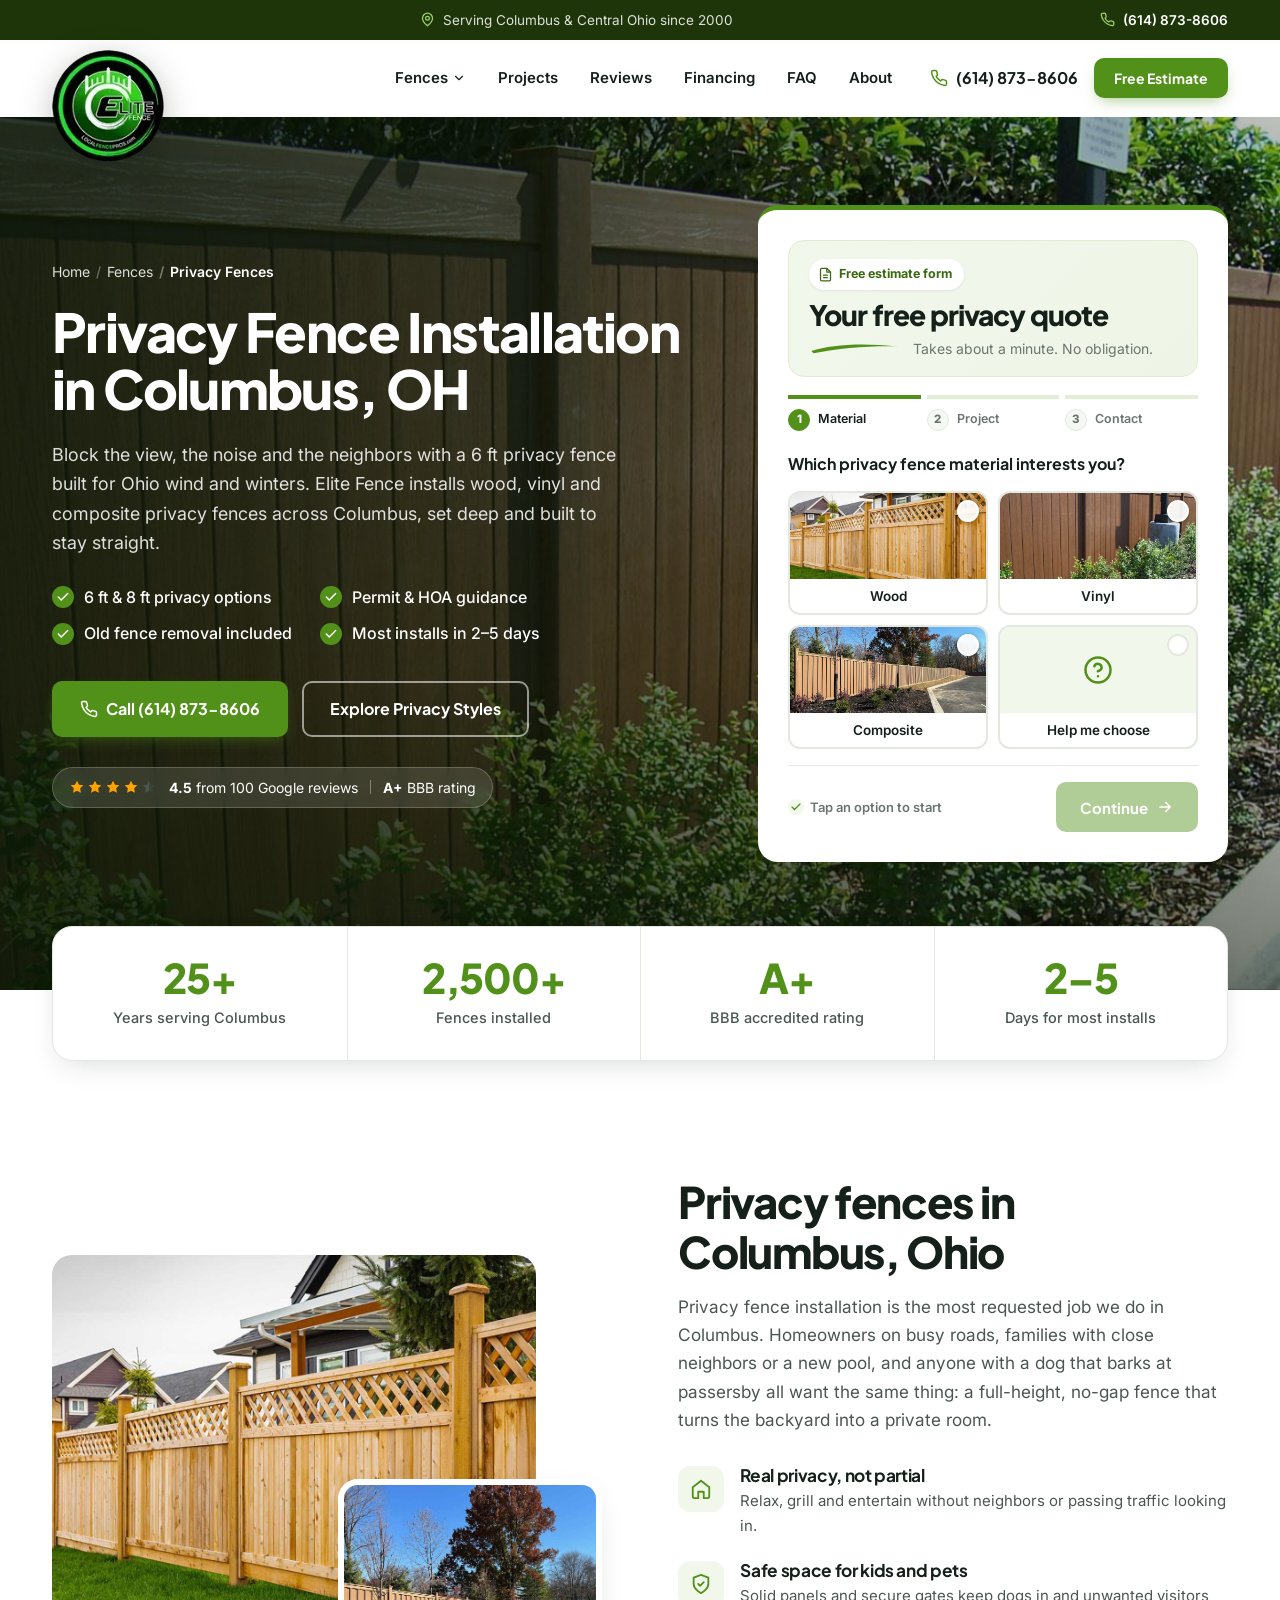
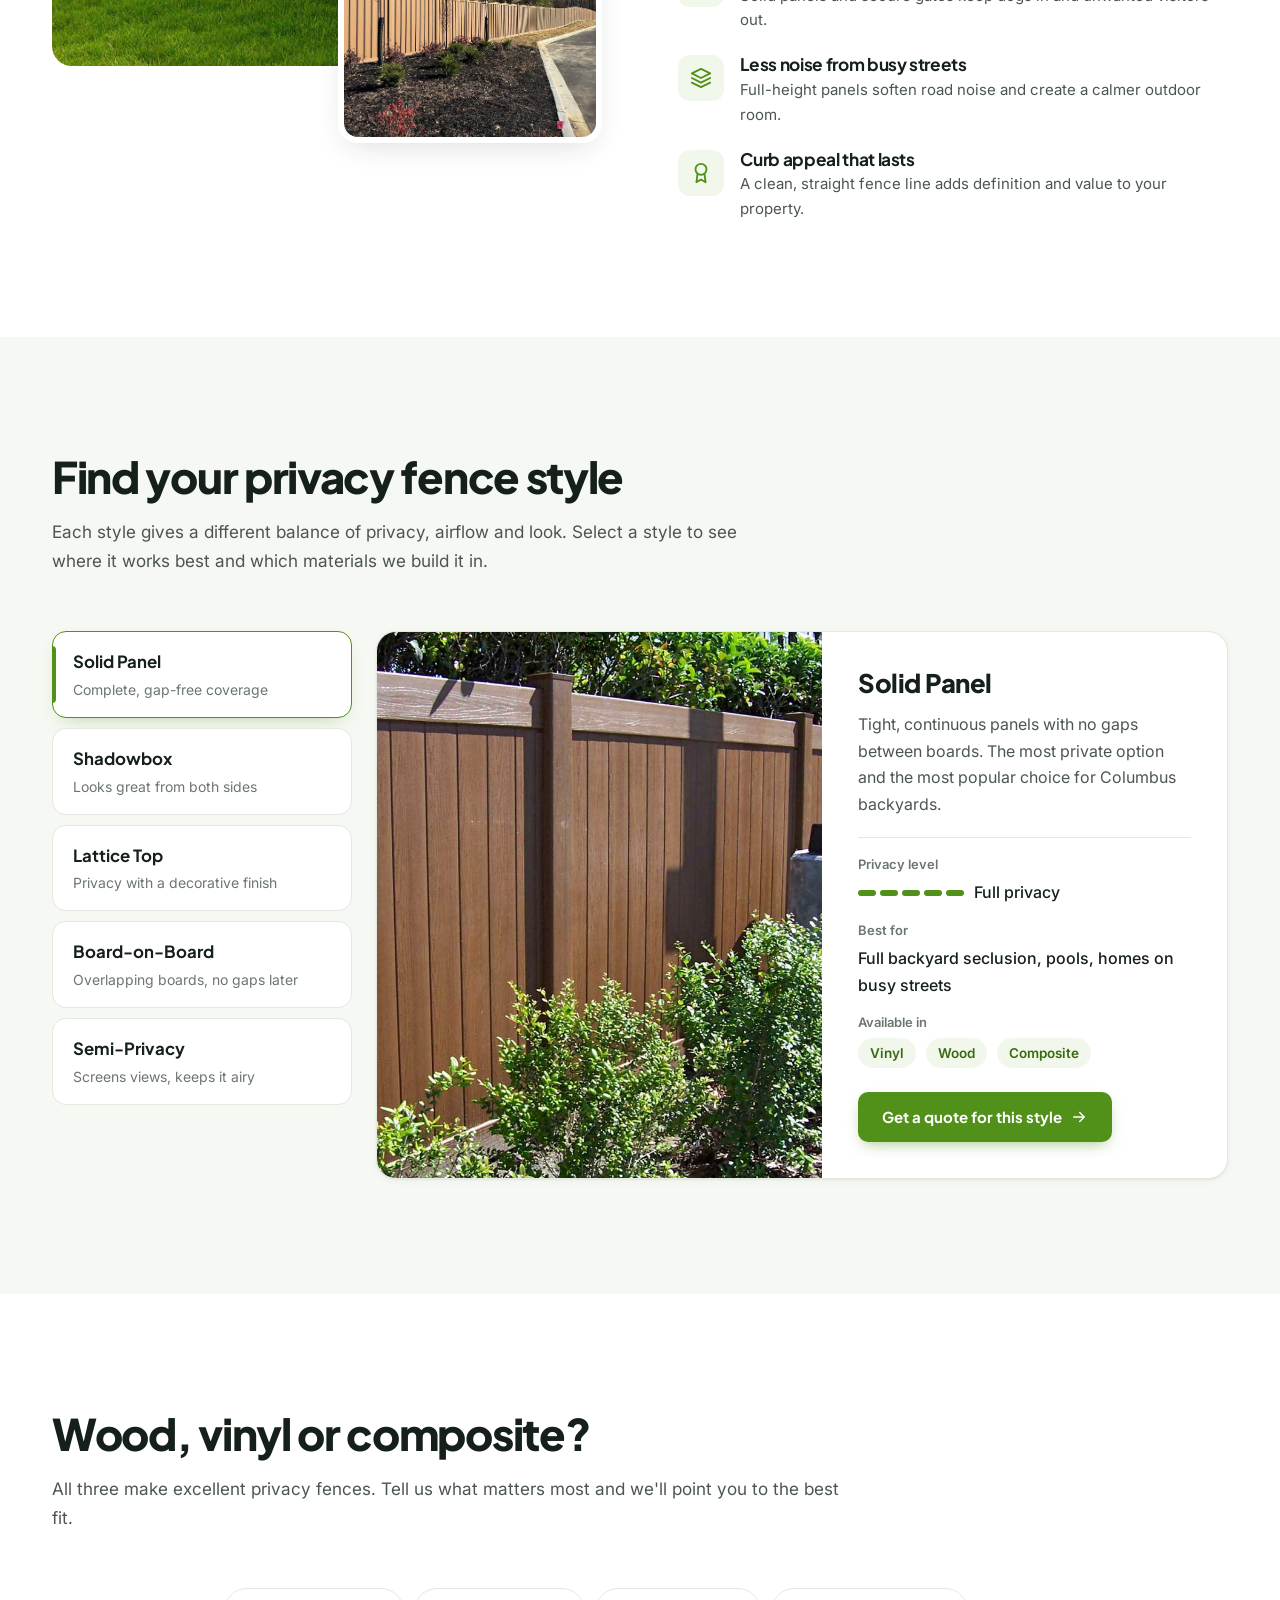
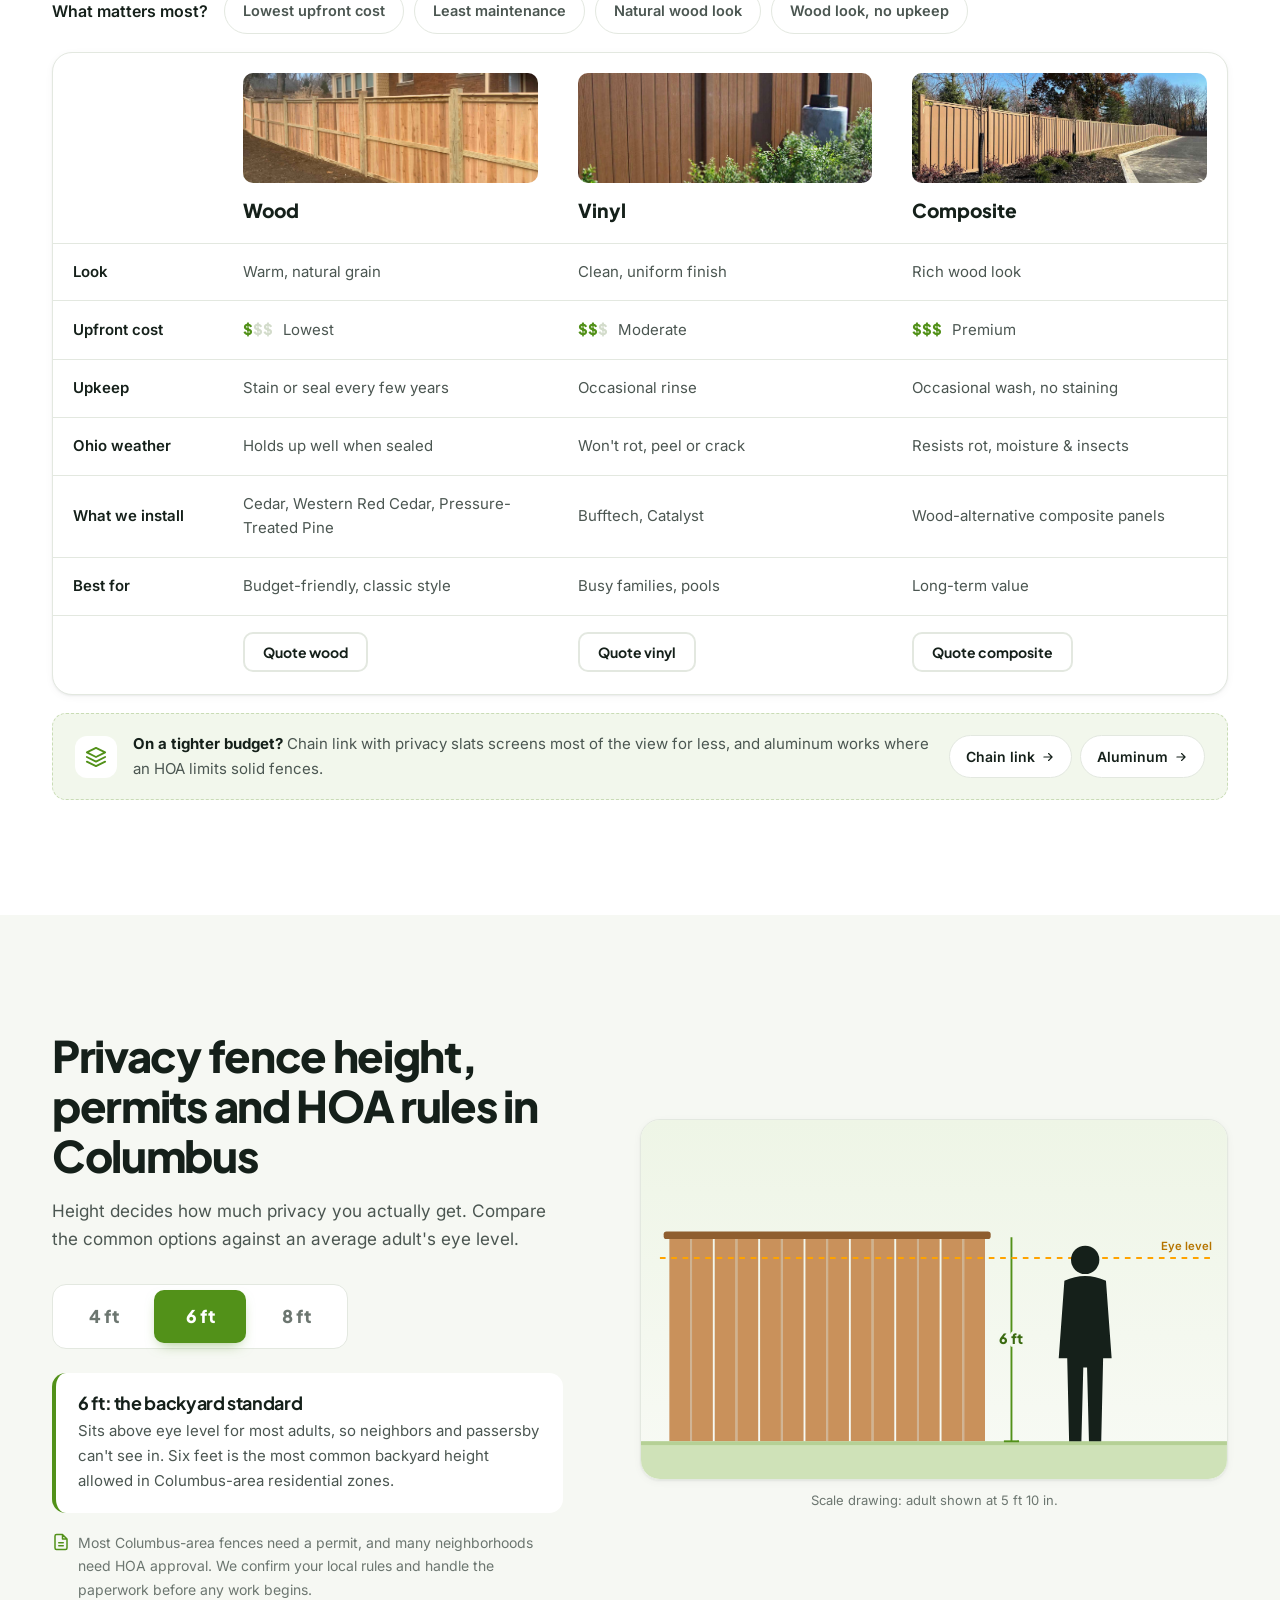
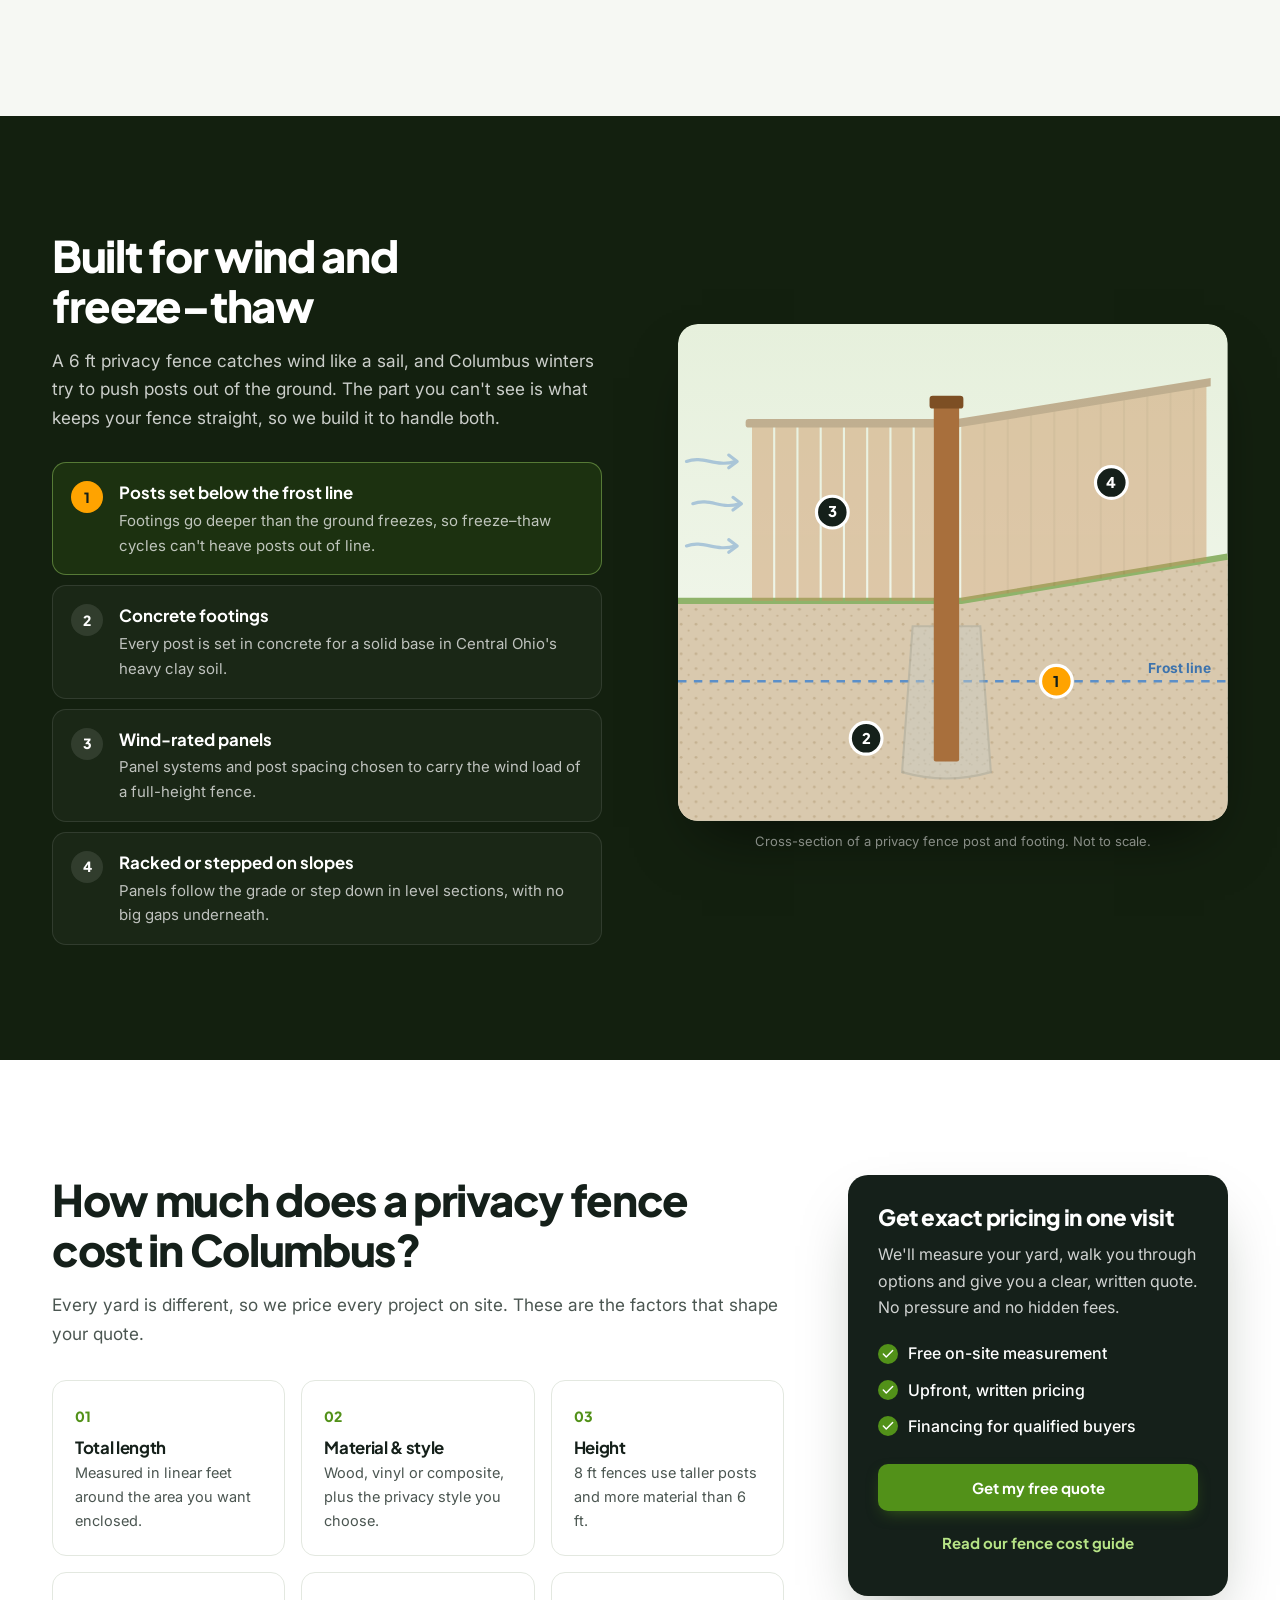
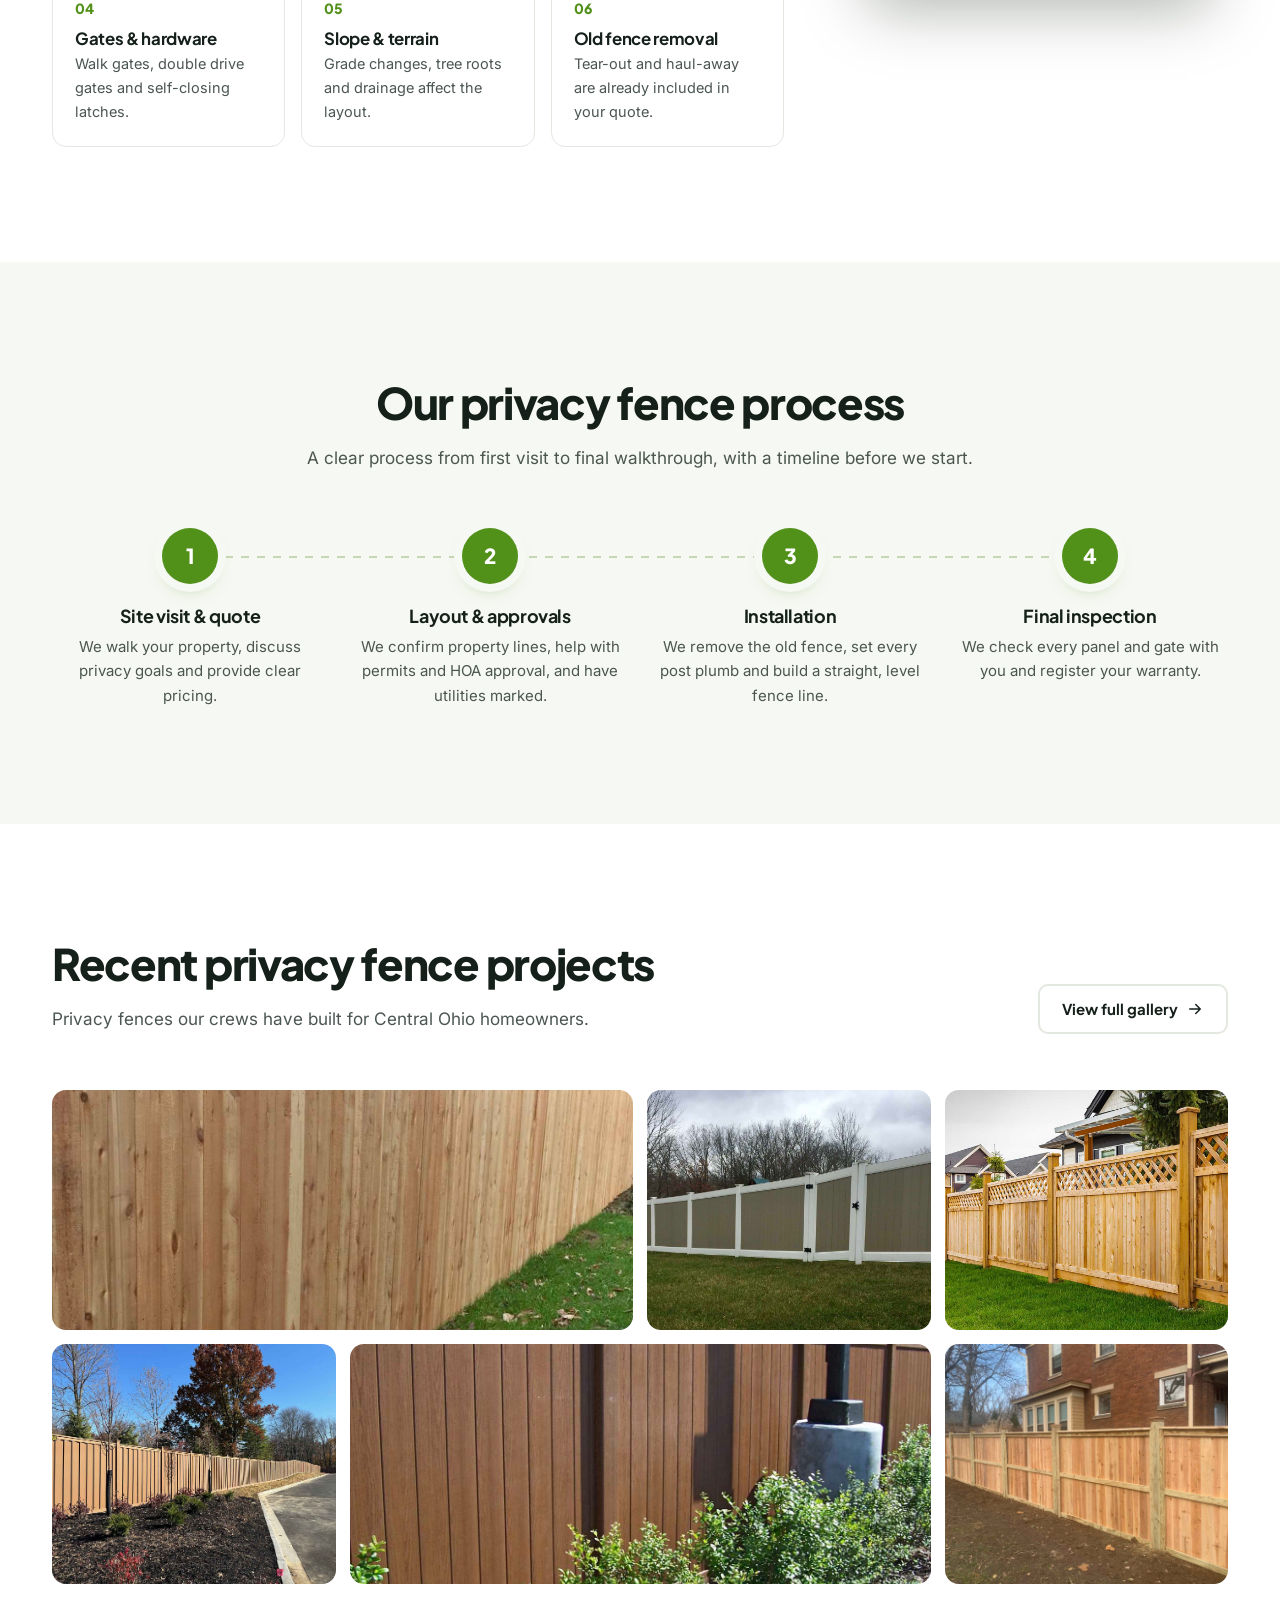
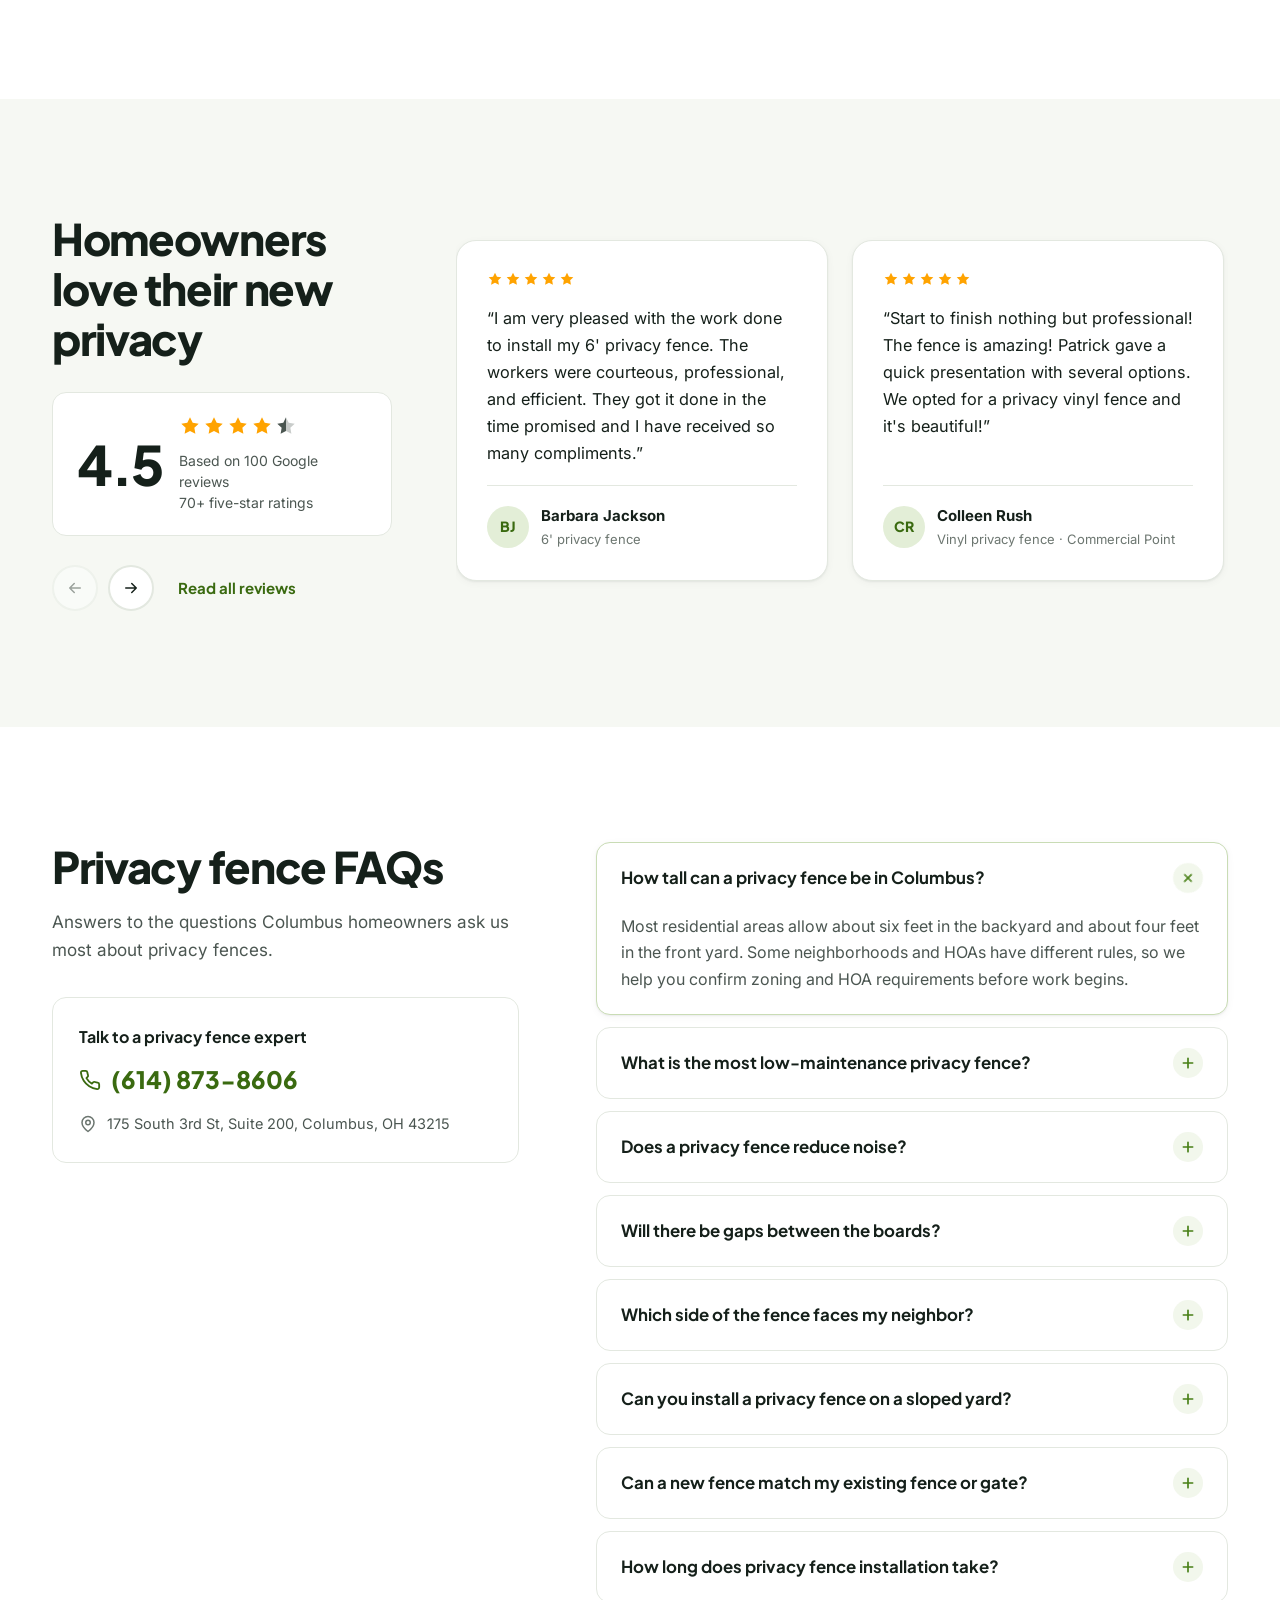
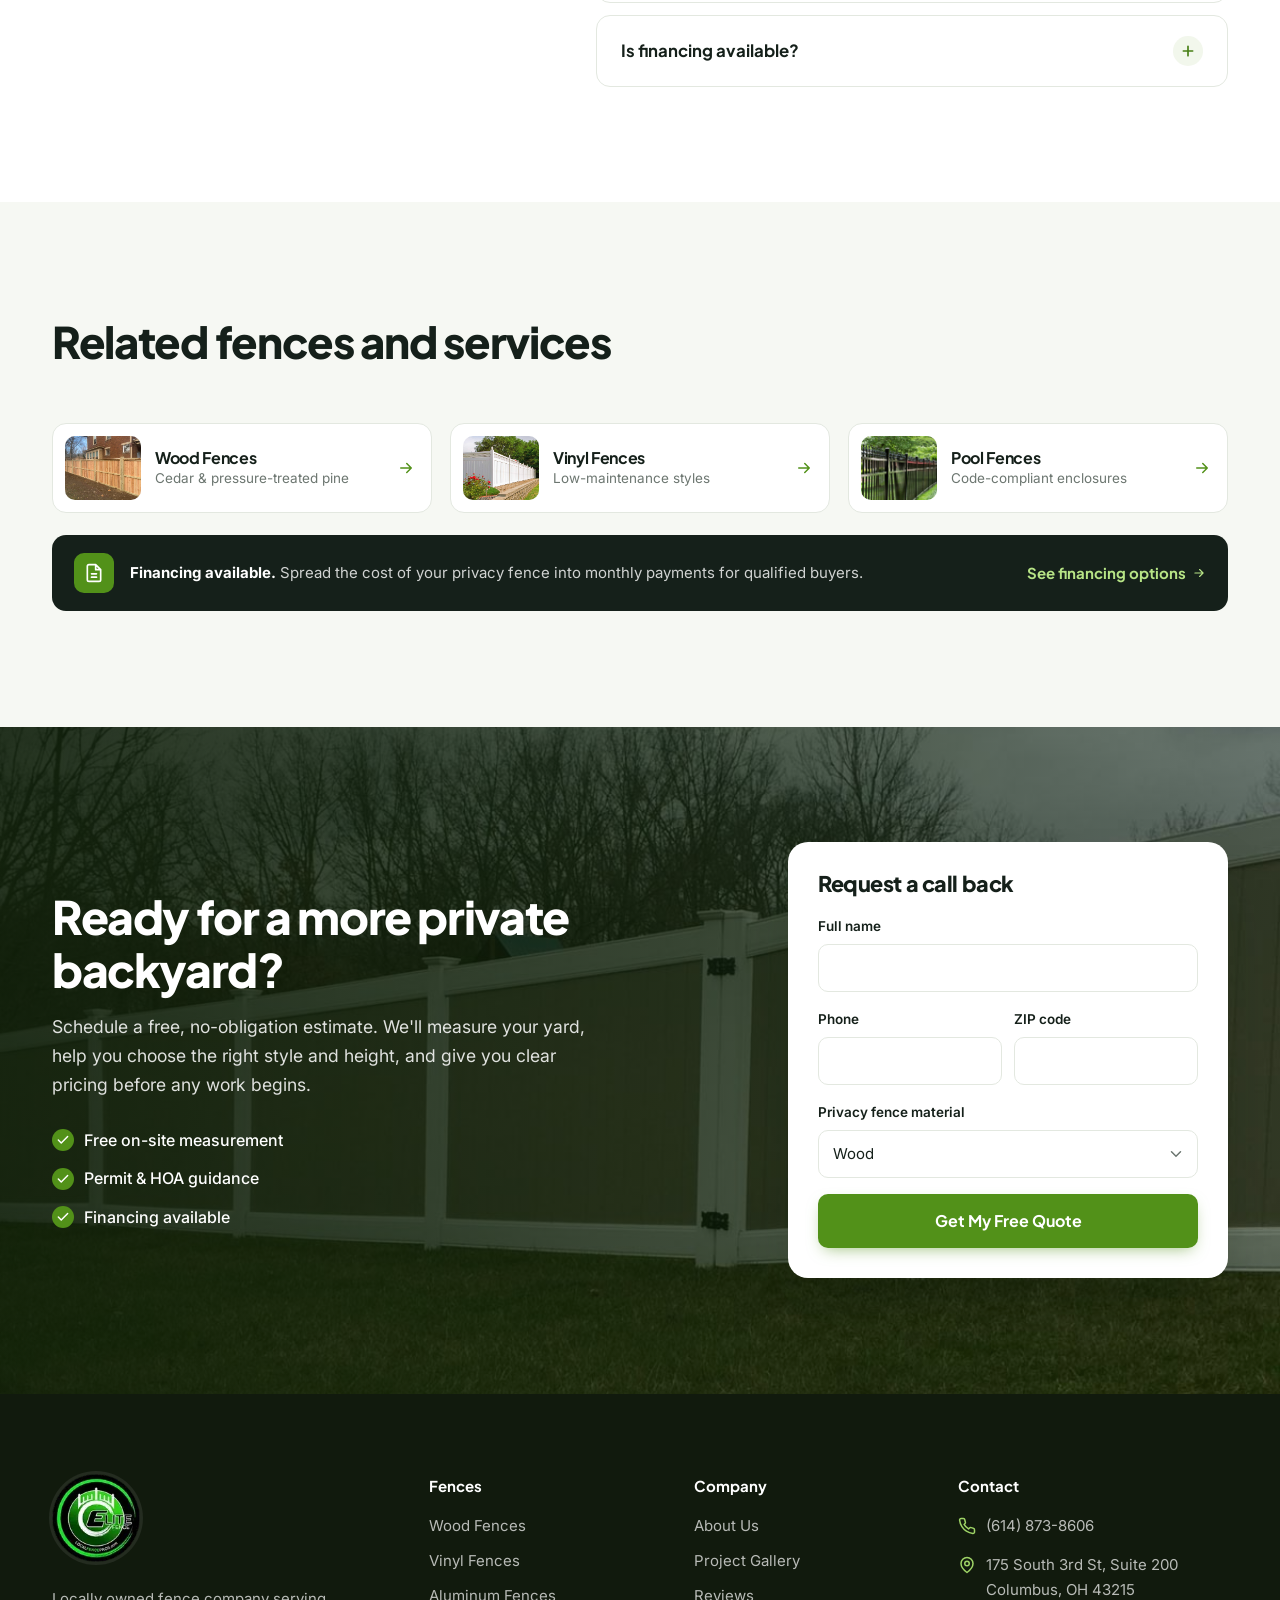
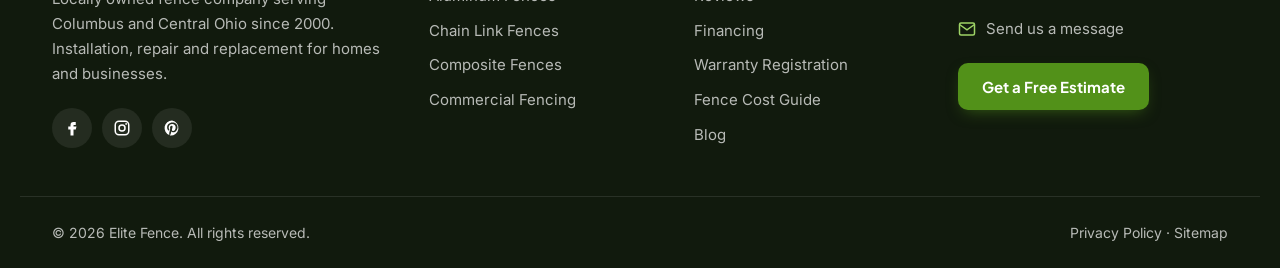
==== commit e96e8ebc: "hero header done" ====
--- a/privacy-fence-columbus-ohio.html
+++ b/privacy-fence-columbus-ohio.html
@@ -319,9 +319,14 @@
         <form class="quote__form" id="quote-form" novalidate>
           <input type="hidden" name="style" value="Privacy fence" />
           <div class="quote__head">
-            <span class="quote__badge"><svg class="ico"><use href="#i-file"/></svg> Free estimate form</span>
-            <h2 class="quote__title">Get a free privacy fence quote</h2>
-            <p class="quote__sub">Takes about a minute. No obligation.</p>
+            <div class="quote__intro">
+              <span class="quote__badge"><svg class="ico"><use href="#i-file"/></svg> Free estimate form</span>
+              <h2 class="quote__title">Your free privacy quote</h2>
+              <div class="quote__subrow">
+                <svg class="quote__swoosh" viewBox="0 0 120 16" aria-hidden="true"><path d="M3 12 C 30 3, 70 1, 117 6 C 80 5, 40 8, 6 15 Z"/></svg>
+                <p class="quote__sub">Takes about a minute. No obligation.</p>
+              </div>
+            </div>
             <ol class="quote__steps" aria-label="Form progress">
               <li class="is-current"><span>1</span>Material</li>
               <li><span>2</span>Project</li>
--- a/assets/css/style.css
+++ b/assets/css/style.css
@@ -227,8 +227,15 @@
   background: #fff; border-radius: var(--radius-lg); padding: clamp(22px, 2.6vw, 30px);
   box-shadow: var(--shadow-lg); border-top: 5px solid var(--green);
 }
-.quote__title { font-size: 1.45rem; font-weight: 800; }
-.quote__sub { font-size: 14.5px; color: var(--muted); margin-top: 4px; }
+.quote__intro {
+  padding: 18px 20px 16px; border-radius: 16px;
+  background: linear-gradient(135deg, var(--green-50), #eef5e6); border: 1px solid #e1ecd5;
+}
+.quote__intro .quote__badge { background: #fff; box-shadow: 0 1px 3px rgba(21, 32, 26, .08); }
+.quote__title { font-size: clamp(1.55rem, 2.2vw, 1.85rem); font-weight: 800; letter-spacing: -0.03em; line-height: 1.1; }
+.quote__subrow { display: flex; align-items: center; gap: 12px; margin-top: 6px; }
+.quote__swoosh { flex: none; width: 92px; height: 14px; fill: var(--green); }
+.quote__sub { font-size: 14px; color: var(--muted); }
 .quote__badge {
   display: inline-flex; align-items: center; gap: 6px; margin-bottom: 10px; padding: 5px 12px 5px 9px; border-radius: 99px;
   background: var(--green-50); color: var(--green-700); font-size: 12.5px; font-weight: 700;
@@ -936,6 +943,10 @@
   .hero__rating-sep { display: none; }
 
   .fence-picker { grid-template-columns: repeat(2, 1fr); }
+  .quote__intro { padding: 16px; }
+  .quote__subrow { gap: 8px; }
+  .quote__swoosh { width: 44px; }
+  .quote__sub { font-size: 13px; }
   .field-grid { grid-template-columns: 1fr; }
 
   .stats { margin-top: -48px; }
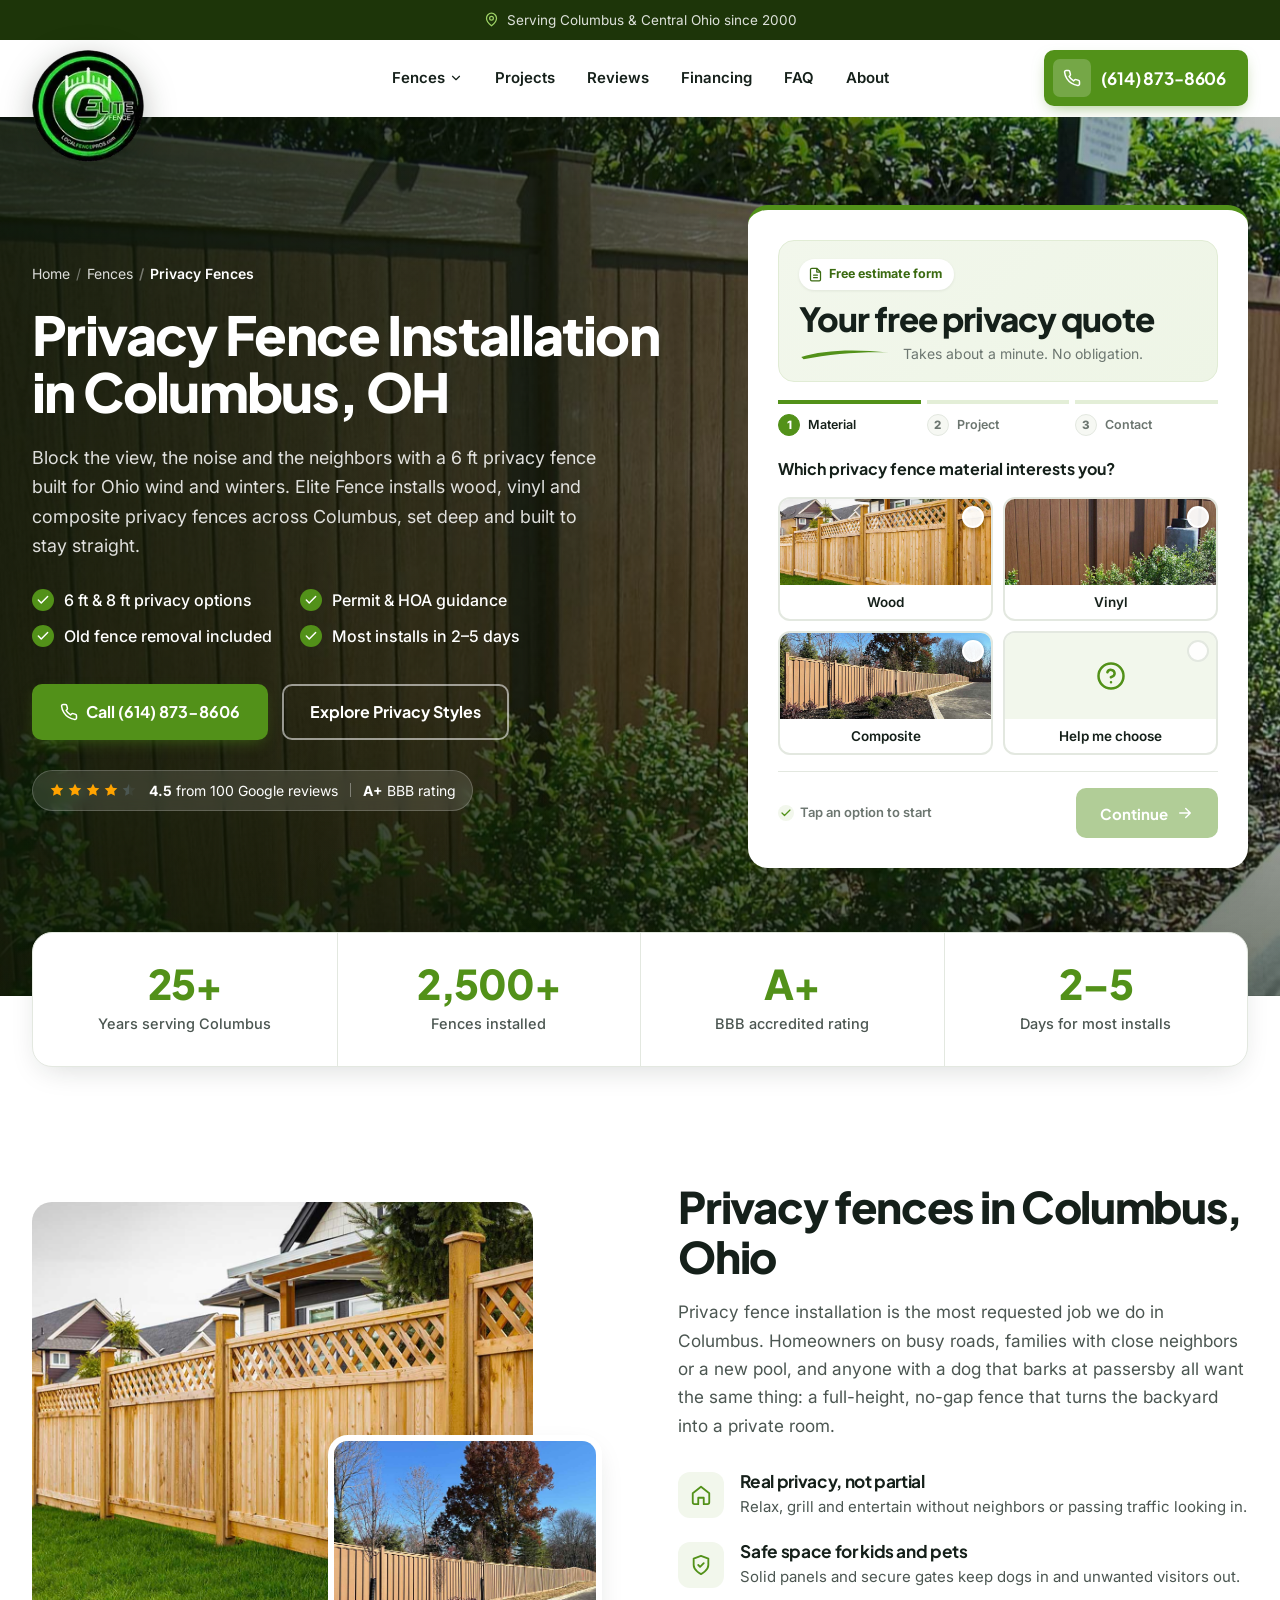
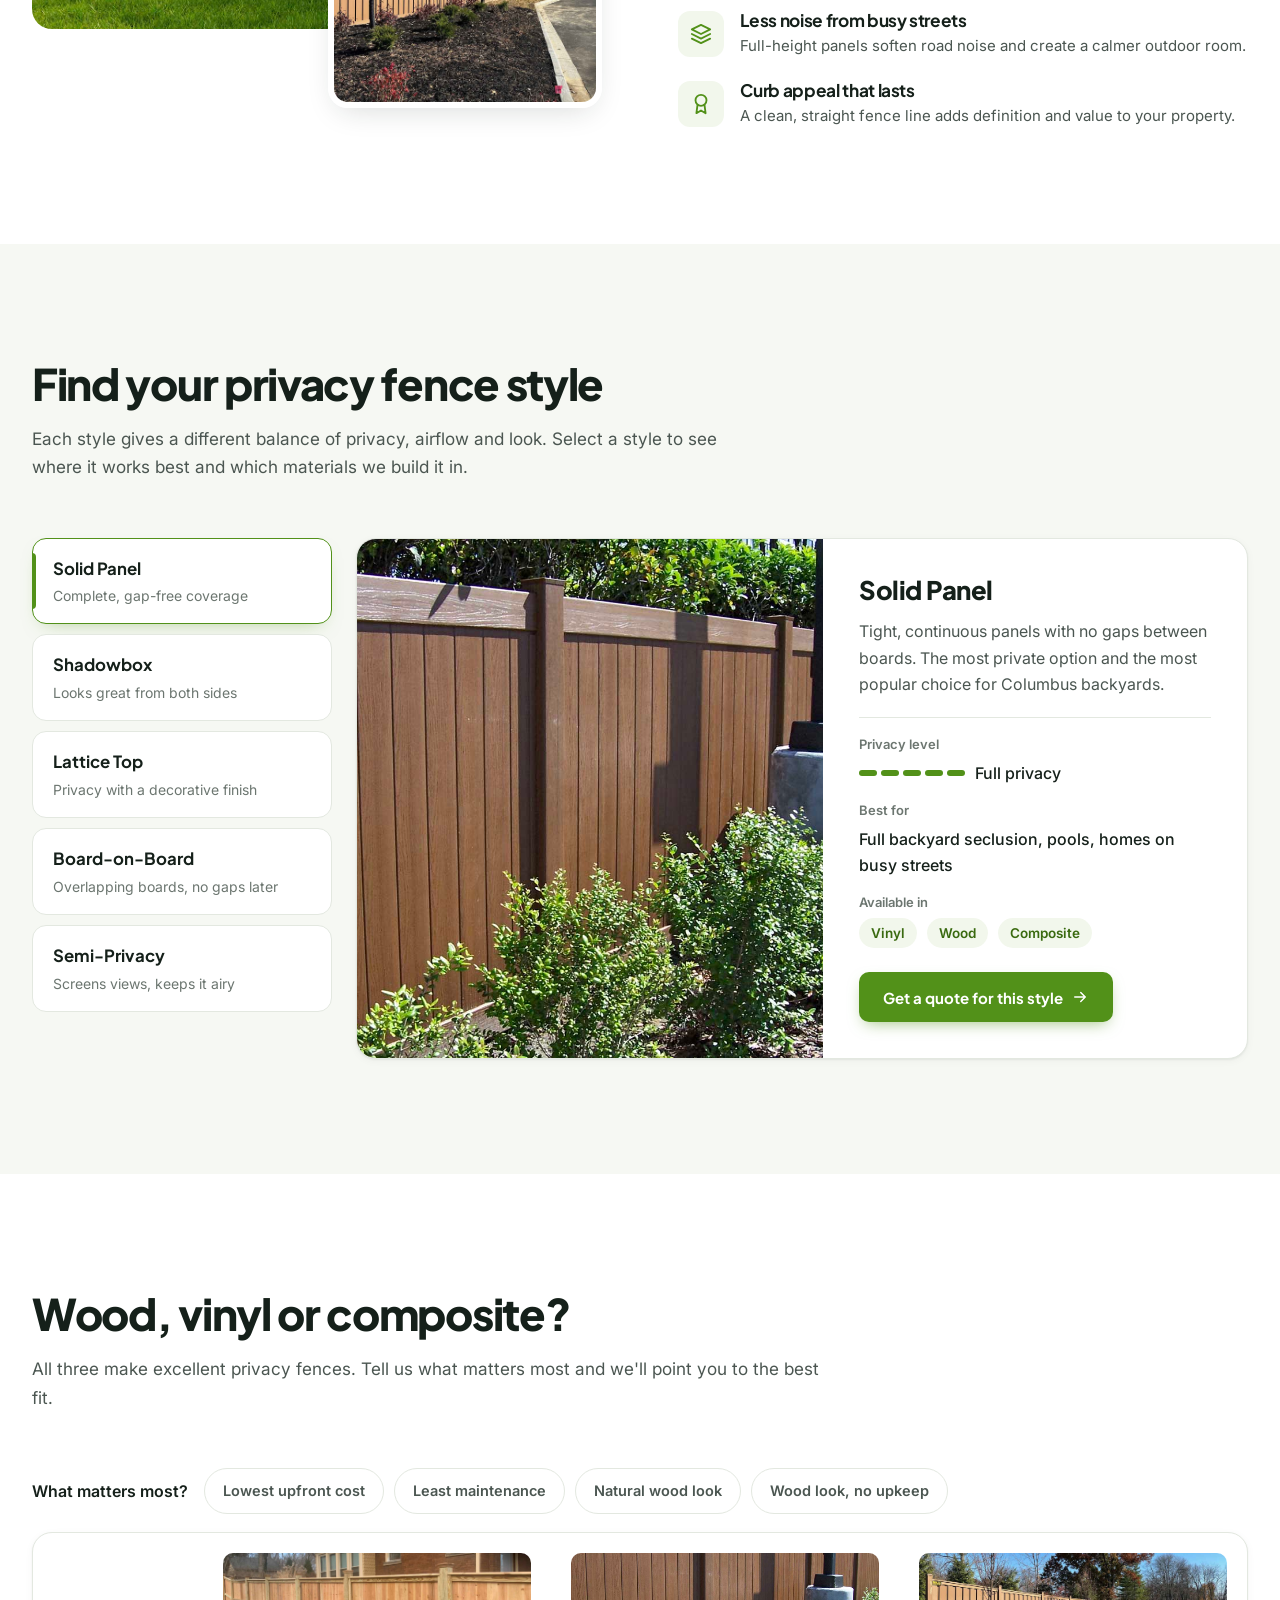
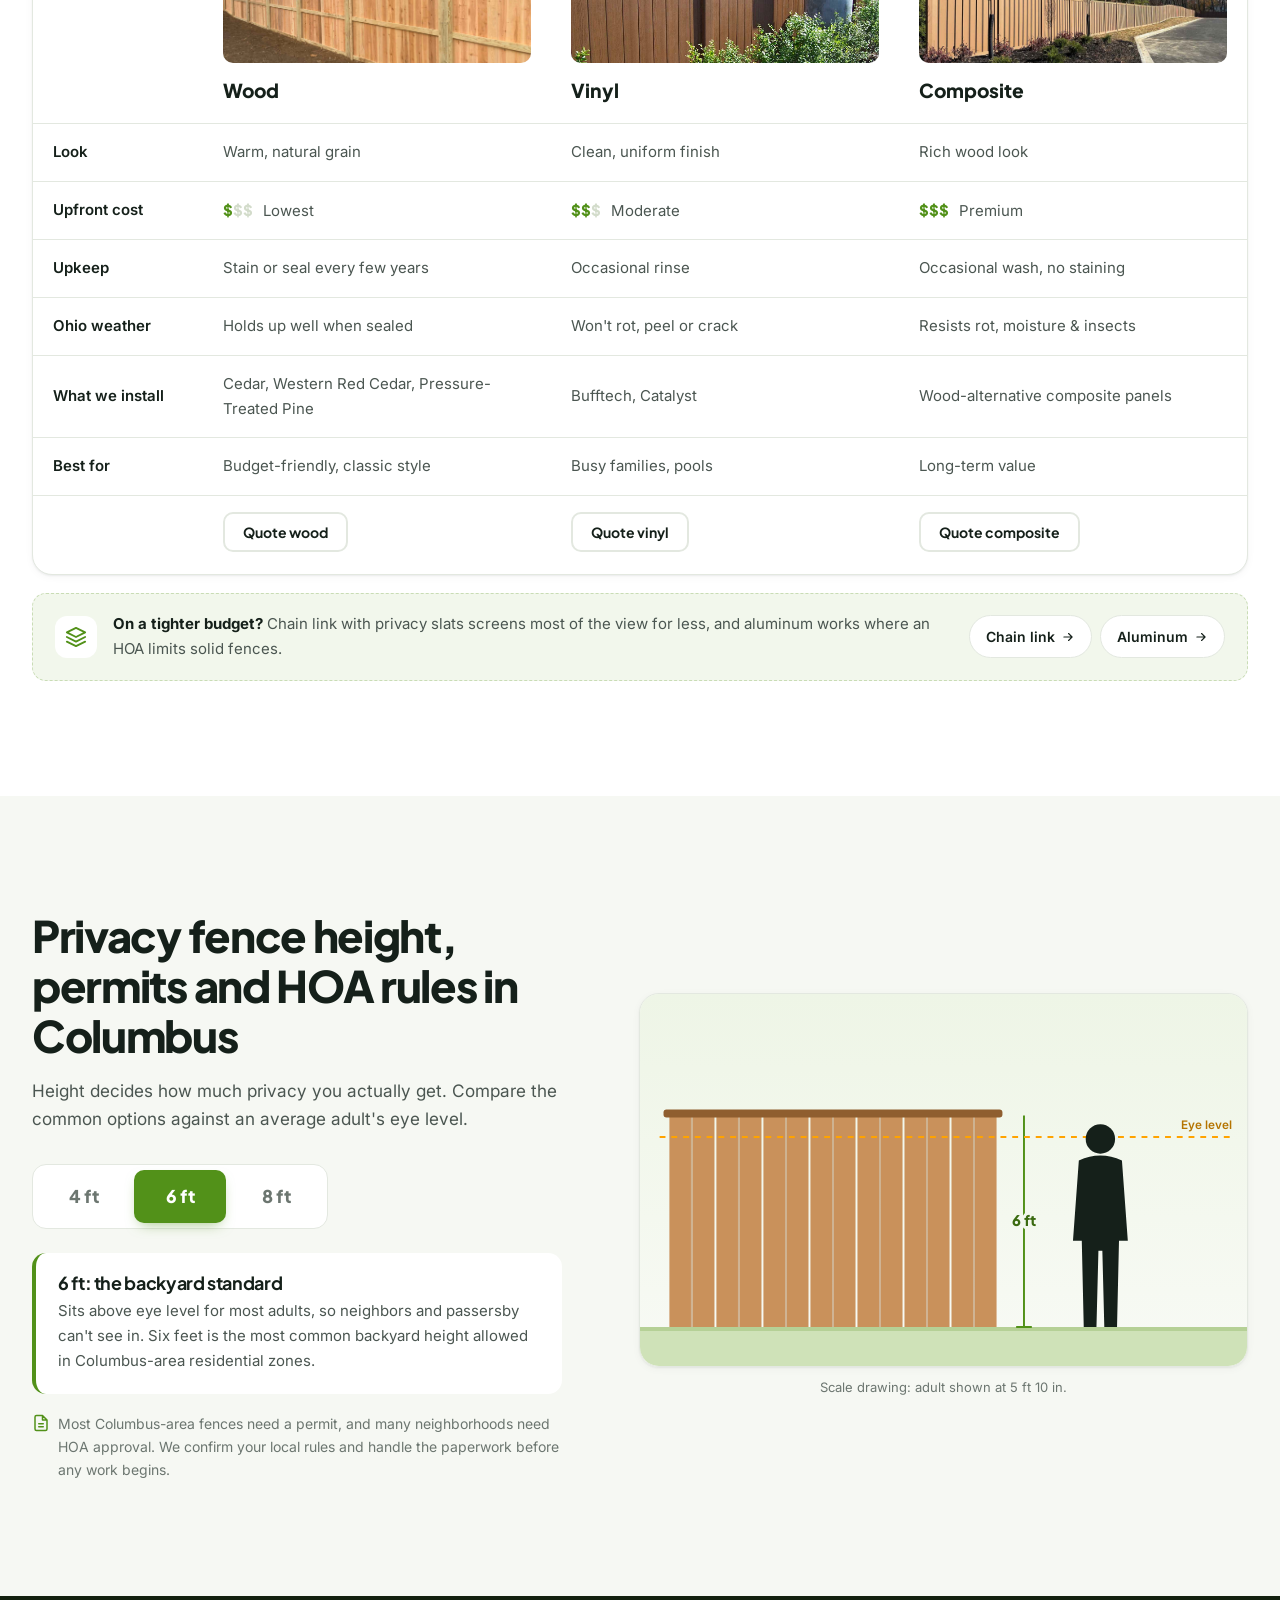
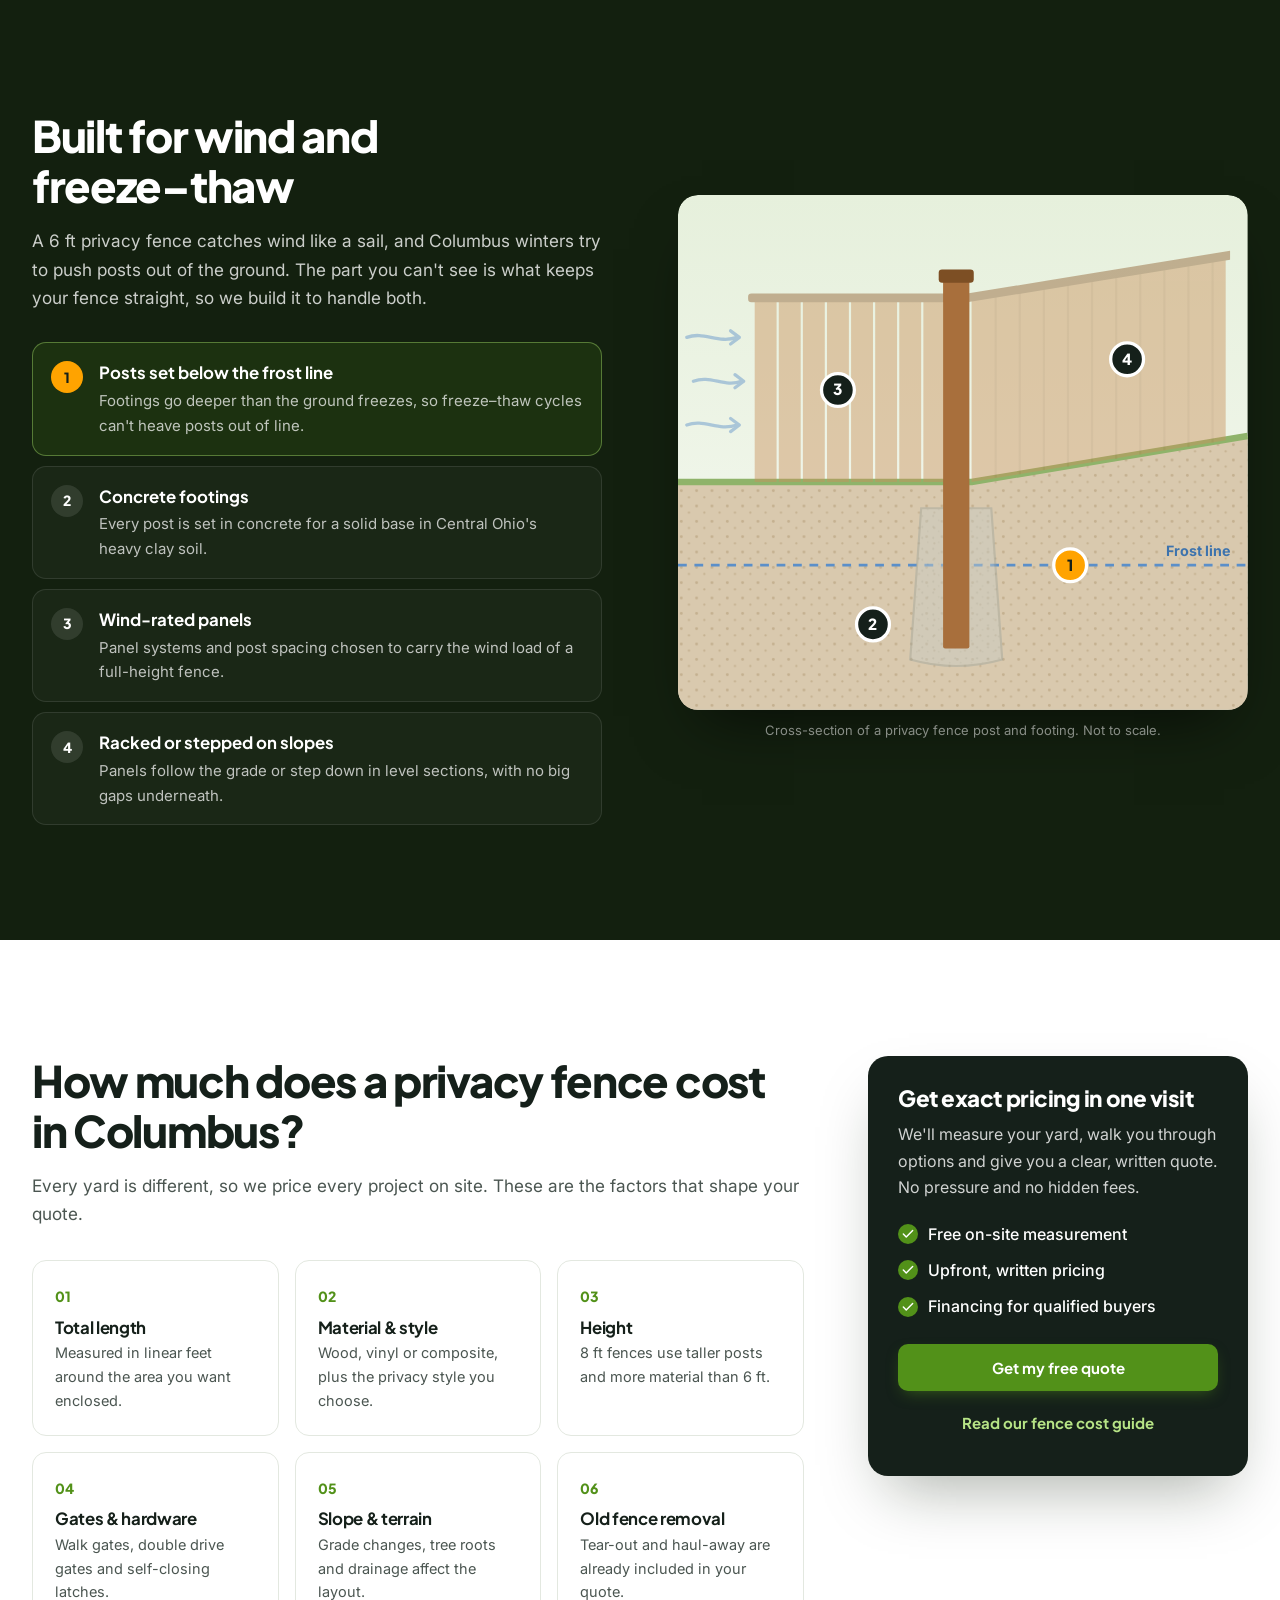
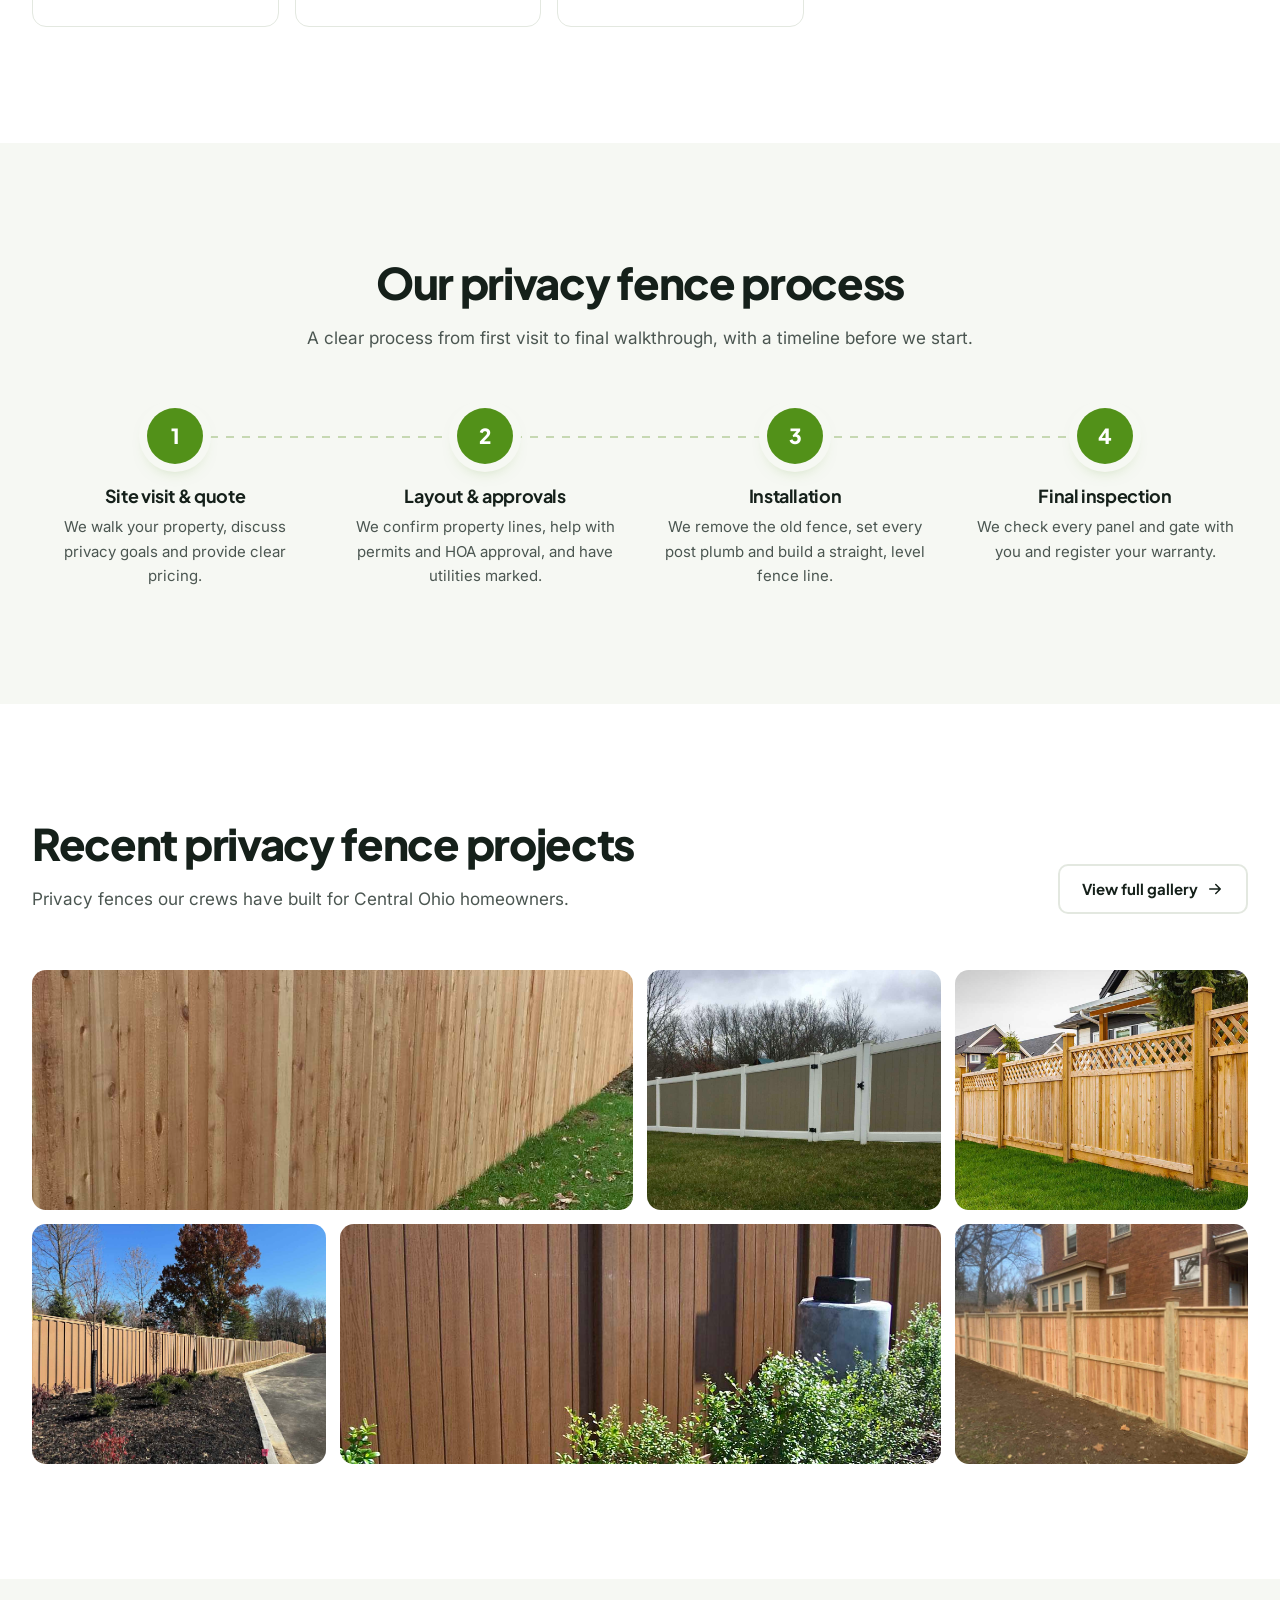
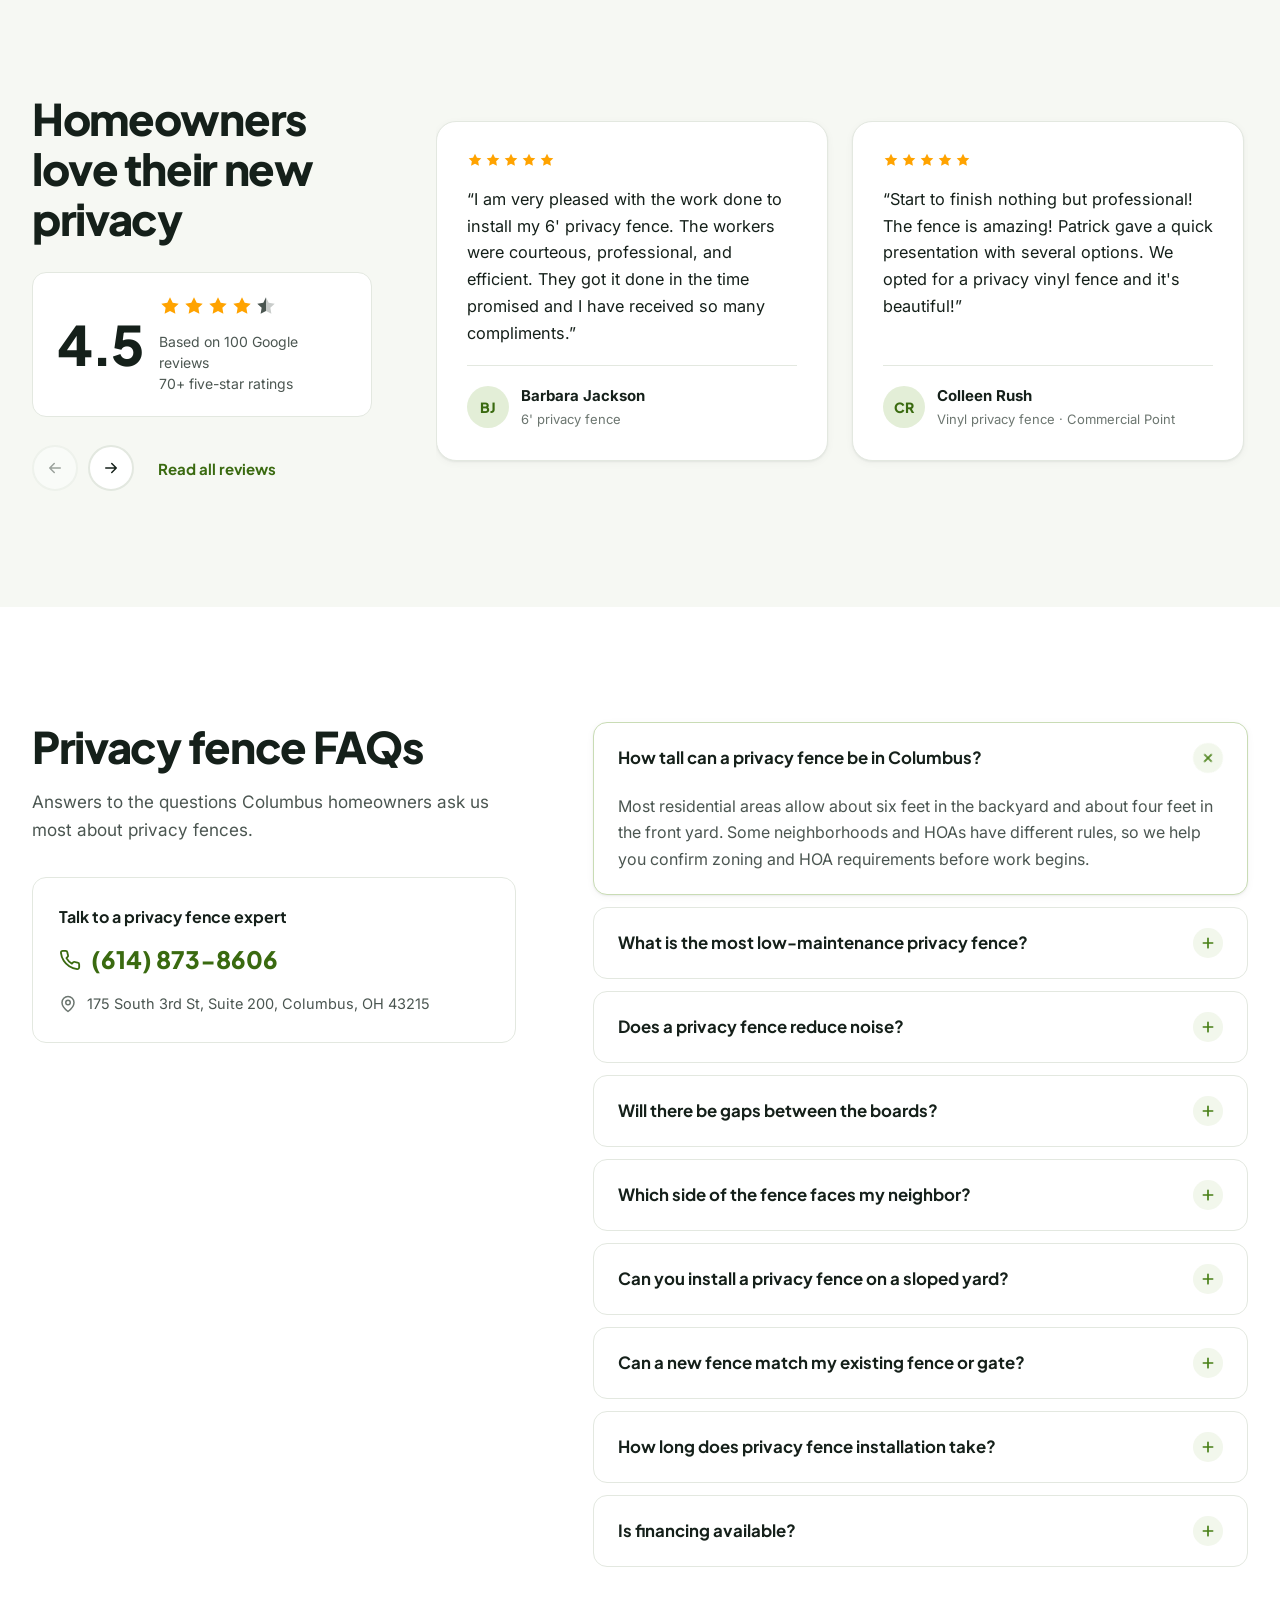
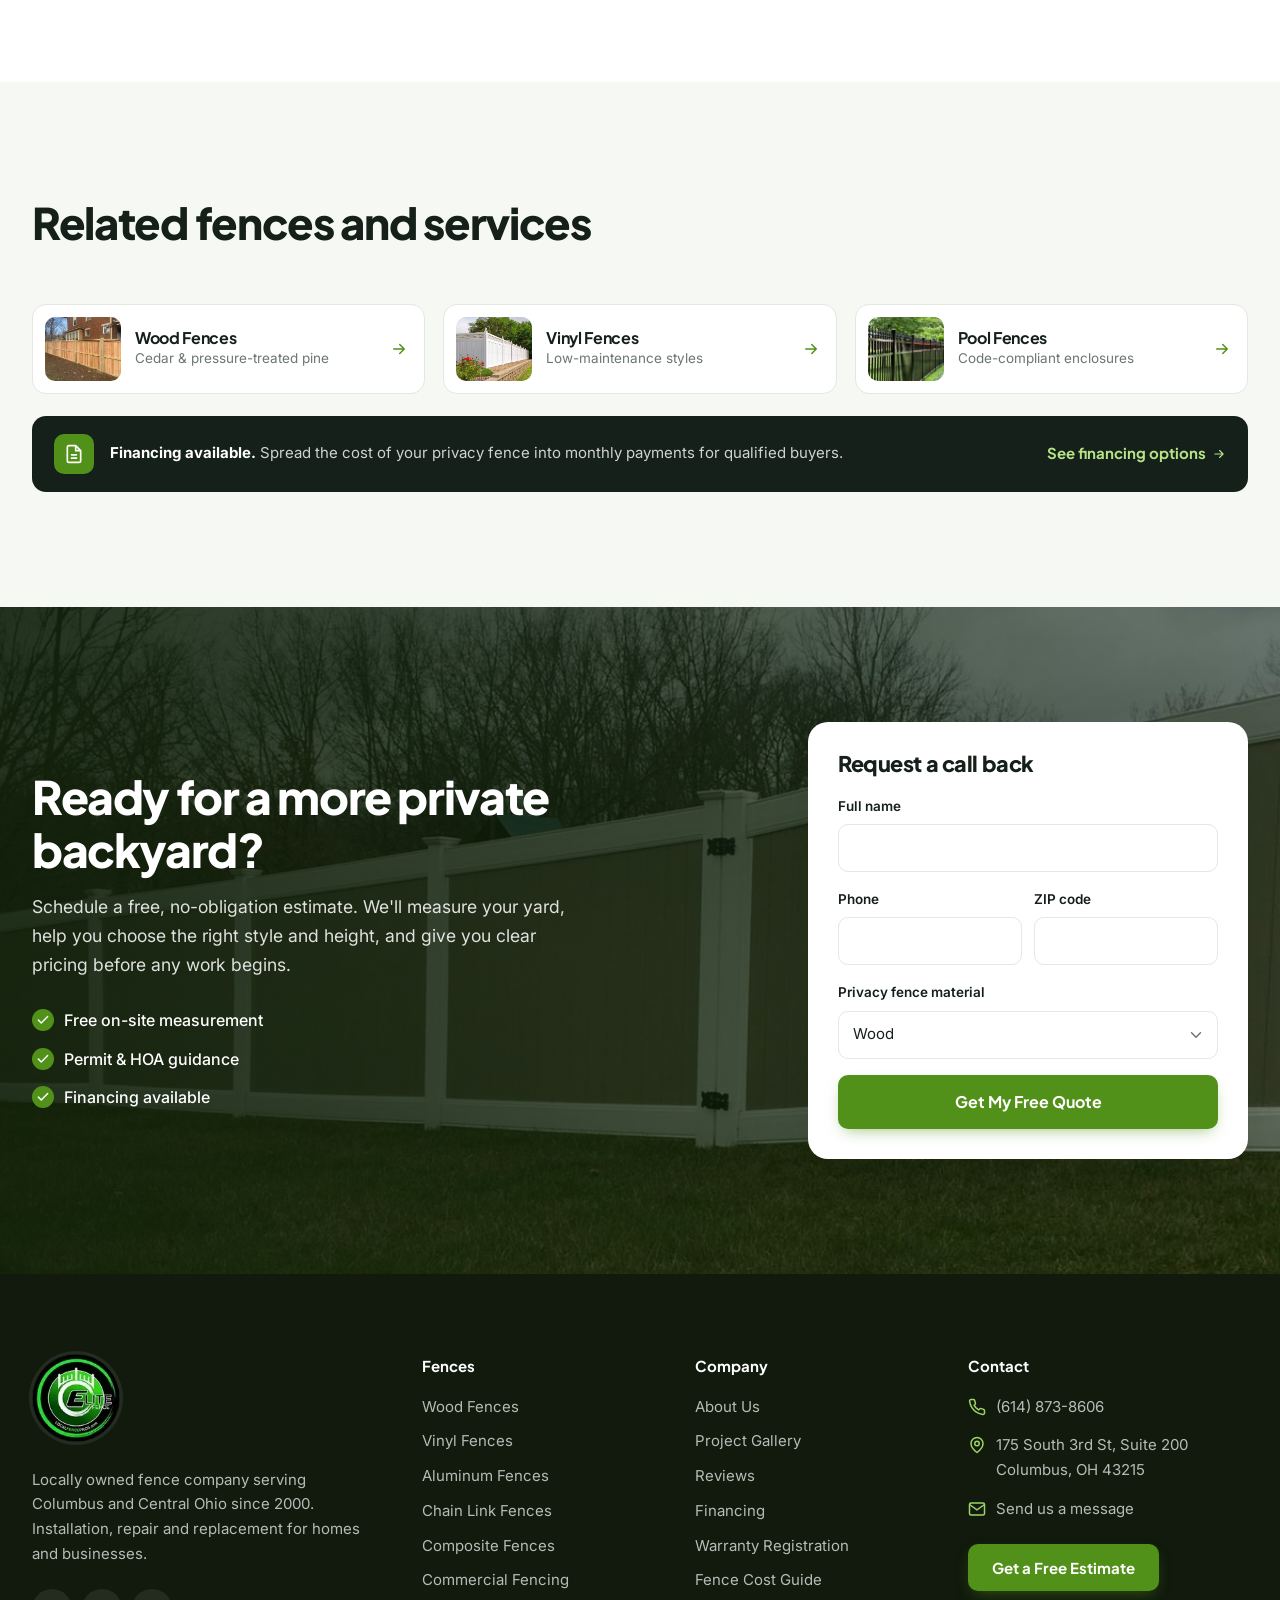
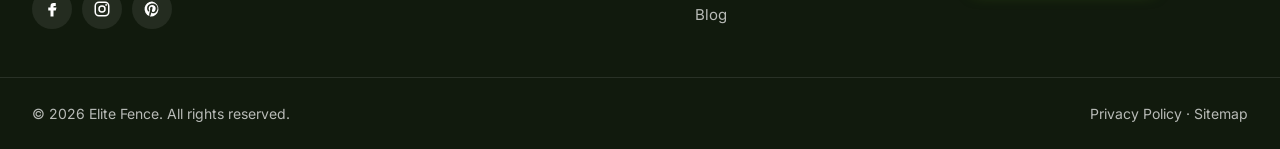
==== commit 78208d95: "update changes" ====
--- a/privacy-fence-columbus-ohio.html
+++ b/privacy-fence-columbus-ohio.html
@@ -206,9 +206,9 @@
 <div class="topbar">
   <div class="container topbar__inner">
     <!-- <p class="topbar__item"><svg class="ico"><use href="#i-shield"/></svg> Licensed, Bonded &amp; Insured</p> -->
-    <p class="topbar__item"></p>
-    <p class="topbar__item topbar__item--hide-sm"><svg class="ico"><use href="#i-pin"/></svg> Serving Columbus &amp; Central Ohio since 2000</p>
-    <a class="topbar__item topbar__phone" href="tel:+16148738606"><svg class="ico"><use href="#i-phone"/></svg> (614) 873-8606</a>
+    <!-- <p class="topbar__item"></p> -->
+    <p class="topbar__item"><svg class="ico"><use href="#i-pin"/></svg> Serving Columbus &amp; Central Ohio since 2000</p>
+    <!-- <a class="topbar__item topbar__phone" href="tel:+16148738606"><svg class="ico"><use href="#i-phone"/></svg> (614) 873-8606</a> -->
   </div>
 </div>
 
@@ -252,8 +252,7 @@
     </nav>
 
     <div class="header__actions">
-      <a class="header__phone" href="tel:+16148738606"><svg class="ico"><use href="#i-phone"/></svg><span>(614) 873-8606</span></a>
-      <a class="btn btn--primary btn--sm" href="#estimate" data-focus-form>Free Estimate</a>
+      <a class="btn btn--primary header__call" href="tel:+16148738606" aria-label="Call Elite Fence at (614) 873-8606"><span class="header__call-icon"><svg class="ico"><use href="#i-phone"/></svg></span><span class="header__call-num">(614) 873-8606</span></a>
       <button class="menu-toggle" aria-label="Open menu" aria-expanded="false" aria-controls="mobile-nav"><svg class="ico"><use href="#i-menu"/></svg></button>
     </div>
   </div>
--- a/assets/css/style.css
+++ b/assets/css/style.css
@@ -28,7 +28,7 @@
   --font-head: "Plus Jakarta Sans", system-ui, -apple-system, "Segoe UI", Roboto, sans-serif;
   --font-body: "Inter", system-ui, -apple-system, "Segoe UI", Roboto, sans-serif;
 
-  --container: 1240px;
+  --container: 1300px;
   --gutter: clamp(16px, 4vw, 32px);
   --section-y: clamp(72px, 9vw, 120px);
   --header-h: 76px;
@@ -104,7 +104,7 @@
 
 /* ---------- Top bar ---------- */
 .topbar { background: var(--green-900); color: rgba(255, 255, 255, .85); font-size: 13.5px; }
-.topbar__inner { display: flex; align-items: center; justify-content: space-between; gap: 16px; min-height: 40px; }
+.topbar__inner { display: flex; align-items: center; justify-content: center; gap: 16px; min-height: 40px; }
 .topbar__item { display: inline-flex; align-items: center; gap: 8px; }
 .topbar__item .ico { width: 15px; height: 15px; color: #9ed366; }
 .topbar__phone { font-weight: 600; color: #fff; }
@@ -117,7 +117,8 @@
   backdrop-filter: saturate(1.4) blur(10px);
 }
 .header.is-scrolled { box-shadow: 0 6px 24px -12px rgba(21, 32, 26, .25); border-color: var(--line); }
-.header__inner { display: flex; align-items: center; gap: 24px; height: var(--header-h); transition: height .35s ease; }
+/* Logo | menu | call button: equal outer columns keep the menu centered on the page */
+.header__inner { display: grid; grid-template-columns: 1fr auto 1fr; align-items: center; gap: 24px; height: var(--header-h); transition: height .35s ease; }
 .header.is-scrolled .header__inner { height: var(--header-h-sm); }
 
 .logo { display: inline-flex; align-items: center; gap: 12px; color: var(--ink); flex: none; }
@@ -139,7 +140,7 @@
 .logo--light { color: #fff; }
 .logo--light .logo__text small { color: rgba(255, 255, 255, .6); }
 
-.nav { margin-left: auto; }
+.nav { justify-self: center; }
 .nav__list { display: flex; align-items: center; gap: 4px; }
 .nav__item { position: relative; }
 .nav__link {
@@ -162,10 +163,14 @@
 .dropdown a { display: block; padding: 7px 0; font-weight: 500; color: var(--ink); }
 .dropdown a:hover { color: var(--green); }
 
-.header__actions { display: flex; align-items: center; gap: 16px; }
-.header__phone { display: inline-flex; align-items: center; gap: 8px; font-family: var(--font-head); font-weight: 700; color: var(--ink); }
-.header__phone .ico { color: var(--green); }
-.header__phone:hover { color: var(--green-700); }
+.header__actions { display: flex; align-items: center; justify-content: flex-end; gap: 16px; }
+.header__call { gap: 10px; padding: 7px 20px 7px 7px; font-size: 17px; letter-spacing: -0.01em; border-radius: 10px; }
+.header__call-icon { display: grid; place-items: center; width: 38px; height: 38px; border-radius: 7px; background: rgba(255, 255, 255, .2); }
+.header__call-icon .ico { width: 18px; height: 18px; }
+.header__call:hover .header__call-icon { animation: ring .5s ease; }
+@keyframes ring { 0%, 100% { transform: rotate(0); } 25% { transform: rotate(-14deg); } 75% { transform: rotate(14deg); } }
+.header.is-scrolled .header__call { padding-block: 6px; }
+.header.is-scrolled .header__call-icon { width: 34px; height: 34px; }
 .menu-toggle { display: none; width: 44px; height: 44px; place-items: center; border-radius: 10px; border: 1px solid var(--line); }
 .menu-toggle .ico { width: 22px; height: 22px; }
 
@@ -188,10 +193,10 @@
     linear-gradient(95deg, rgba(10, 22, 6, .86) 0%, rgba(10, 22, 6, .70) 40%, rgba(10, 22, 6, .35) 75%, rgba(10, 22, 6, .25) 100%),
     linear-gradient(0deg, rgba(10, 22, 6, .45) 0%, rgba(10, 22, 6, 0) 35%);
 }
-.hero__grid { display: grid; grid-template-columns: minmax(0, 1.1fr) minmax(0, 470px); gap: clamp(32px, 5vw, 72px); align-items: center; }
+.hero__grid { display: grid; grid-template-columns: minmax(0, 1.1fr) minmax(0, 500px); gap: clamp(32px, 5vw, 72px); align-items: center; }
 
 .hero__rating {
-  display: inline-flex; flex-wrap: wrap; align-items: center; gap: 10px 12px; font-size: 14px;
+  display: inline-flex; flex-wrap: nowrap; align-items: center; gap: 10px 12px; font-size: 14px;
   padding: 8px 16px; border-radius: 999px; background: rgba(255, 255, 255, .12); border: 1px solid rgba(255, 255, 255, .2);
   backdrop-filter: blur(6px); margin-bottom: 24px;
 }
@@ -199,13 +204,7 @@
 .hero__rating-sep { width: 1px; height: 14px; background: rgba(255, 255, 255, .35); }
 
 .hero__title { color: #fff; font-size: clamp(2.3rem, 4.6vw, 3.9rem); font-weight: 800; line-height: 1.07; letter-spacing: -0.03em; }
-.rotator { display: inline-grid; vertical-align: bottom; color: var(--amber); }
-.rotator__word {
-  grid-area: 1 / 1; white-space: nowrap; opacity: 0; transform: translateY(.45em);
-  transition: opacity .45s ease, transform .45s ease;
-}
-.rotator__word.is-active { opacity: 1; transform: none; }
-.rotator__word.is-leaving { opacity: 0; transform: translateY(-.45em); }
+.hero__highlight { color: var(--amber); }
 
 .hero__lead { margin-top: 22px; font-size: clamp(1.02rem, 1.4vw, 1.15rem); color: rgba(255, 255, 255, .86); max-width: 580px; }
 .hero__checks { display: grid; grid-template-columns: repeat(2, max-content); gap: 10px 28px; margin-top: 26px; font-weight: 500; }
@@ -232,7 +231,7 @@
   background: linear-gradient(135deg, var(--green-50), #eef5e6); border: 1px solid #e1ecd5;
 }
 .quote__intro .quote__badge { background: #fff; box-shadow: 0 1px 3px rgba(21, 32, 26, .08); }
-.quote__title { font-size: clamp(1.55rem, 2.2vw, 1.85rem); font-weight: 800; letter-spacing: -0.03em; line-height: 1.1; }
+.quote__title { font-size: clamp(1.55rem, 2.6vw, 2.4rem); font-weight: 800; letter-spacing: -0.03em; line-height: 1.1; }
 .quote__subrow { display: flex; align-items: center; gap: 12px; margin-top: 6px; }
 .quote__swoosh { flex: none; width: 92px; height: 14px; fill: var(--green); }
 .quote__sub { font-size: 14px; color: var(--muted); }
@@ -877,14 +876,14 @@
    ========================================================= */
 @media (max-width: 1180px) {
   .nav__link { padding: 10px 10px; }
-  .header__phone span { display: none; }
+  .header__call { font-size: 16px; }
 }
 
 @media (max-width: 1024px) {
   .nav { display: none; }
   .menu-toggle { display: grid; }
+  .header__inner { grid-template-columns: auto 1fr; }
   .header__actions { margin-left: auto; }
-  .header__phone span { display: inline; }
 
   .hero { min-height: 0; }
   .hero__grid { grid-template-columns: 1fr; }
@@ -935,7 +934,7 @@
   .topbar__item--hide-sm { display: none; }
   .logo__mark { width: 36px; height: 36px; }
   .logo__text { font-size: 18px; }
-  .header__phone, .header__actions > .btn { display: none; }
+  .header__call { display: none; }
 
   .hero { padding-bottom: 88px; }
   .hero__checks { grid-template-columns: 1fr; }
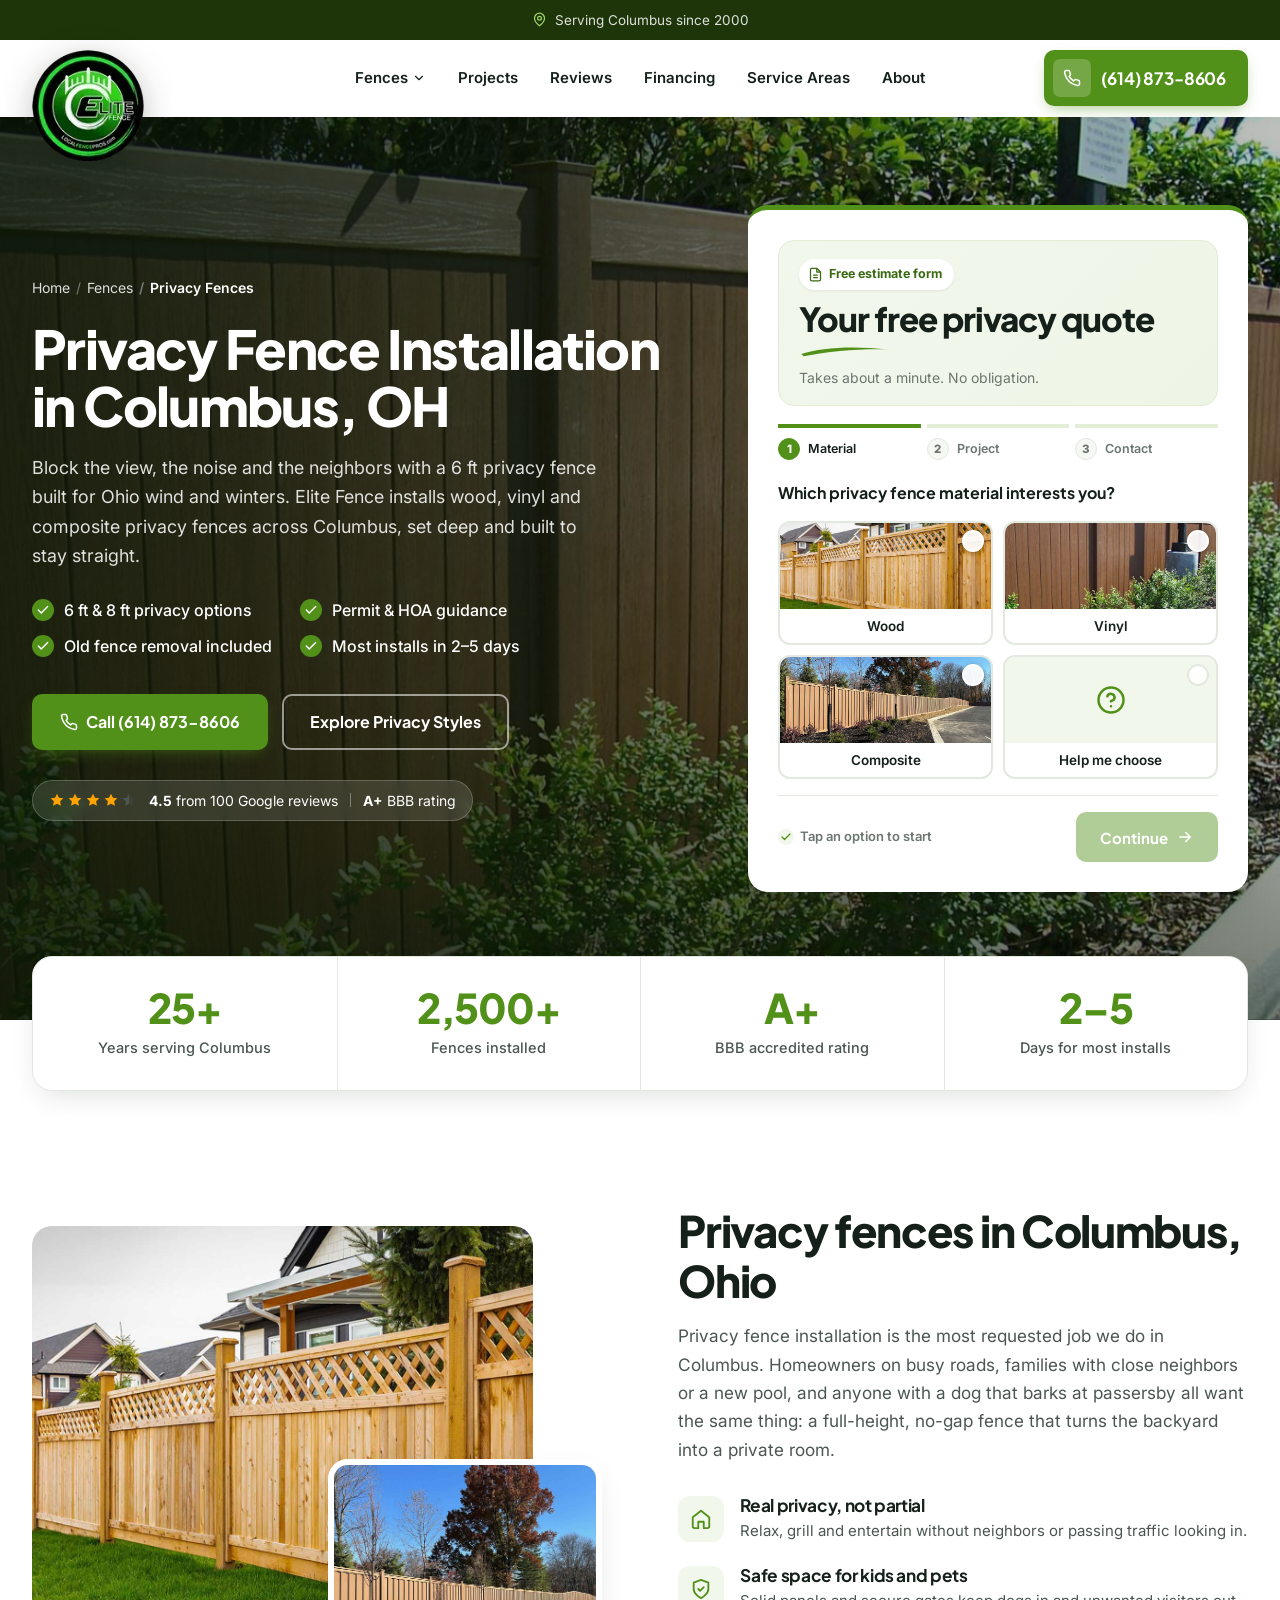
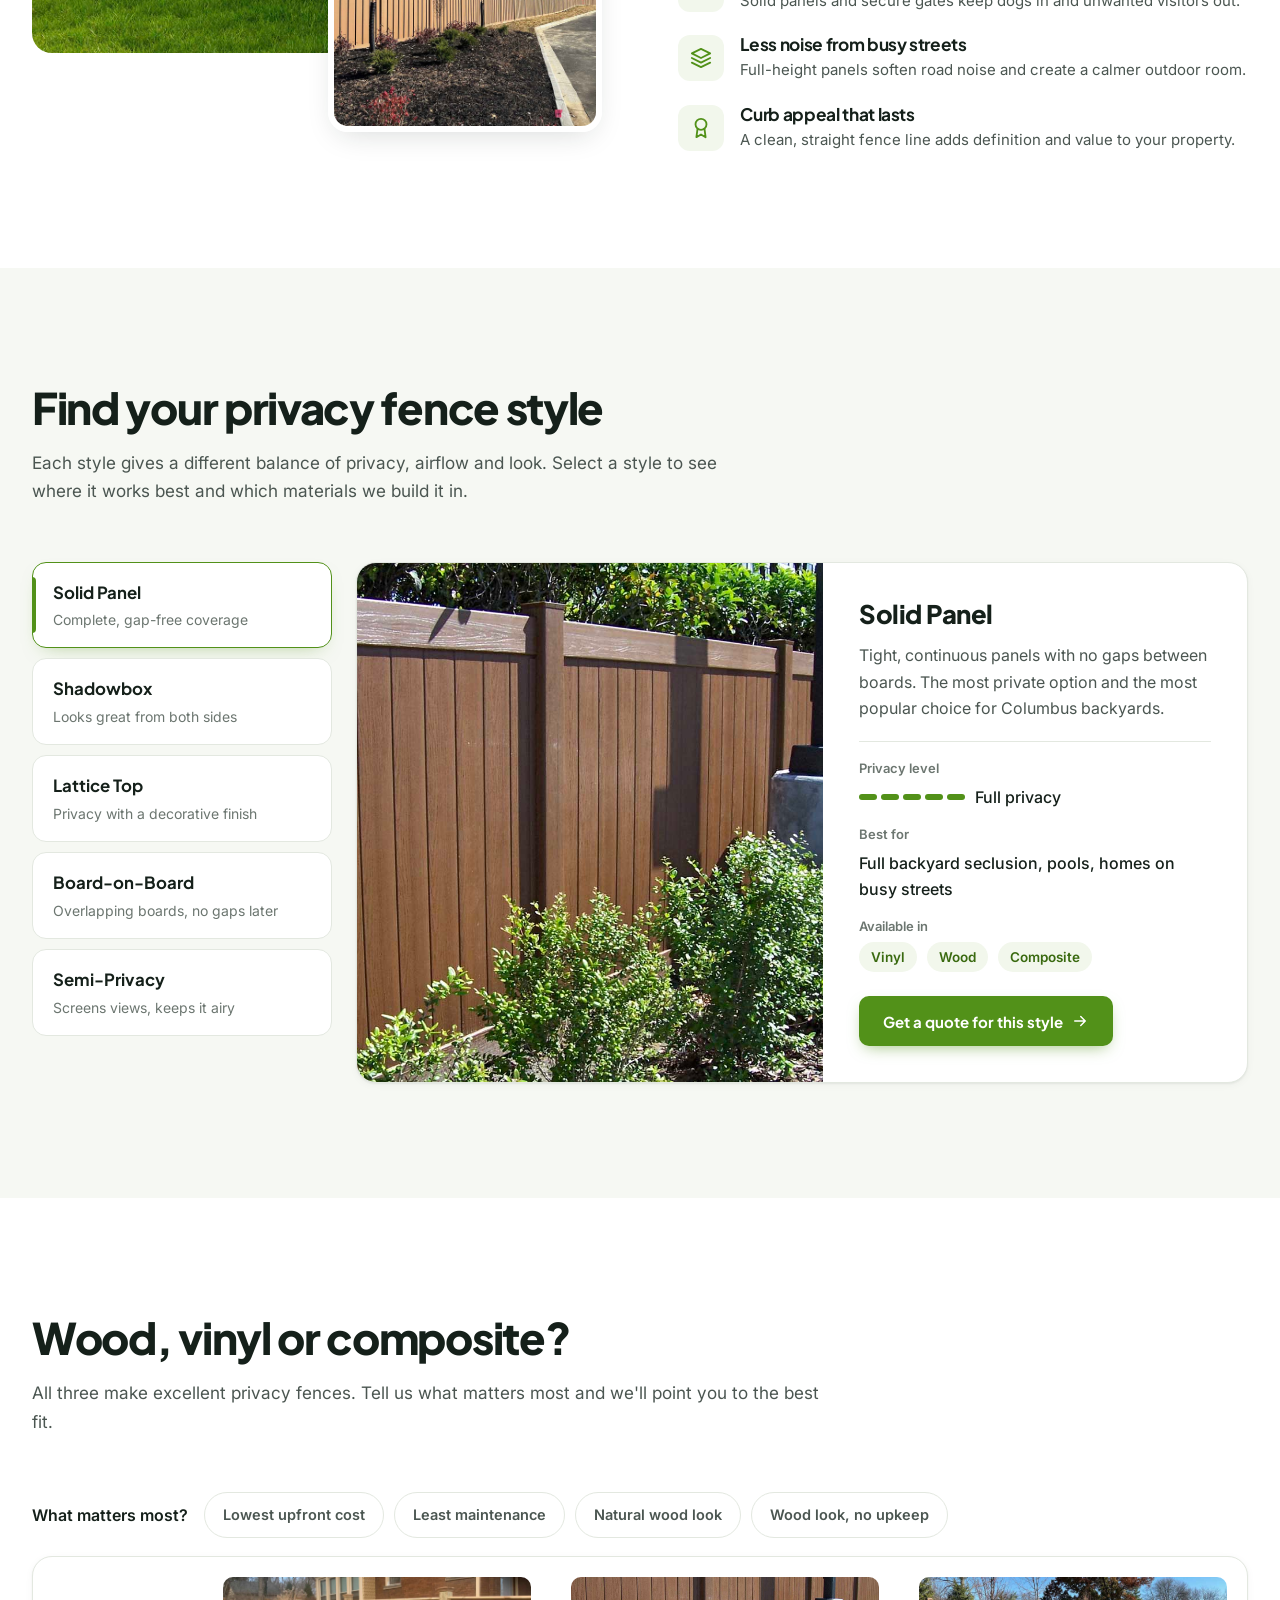
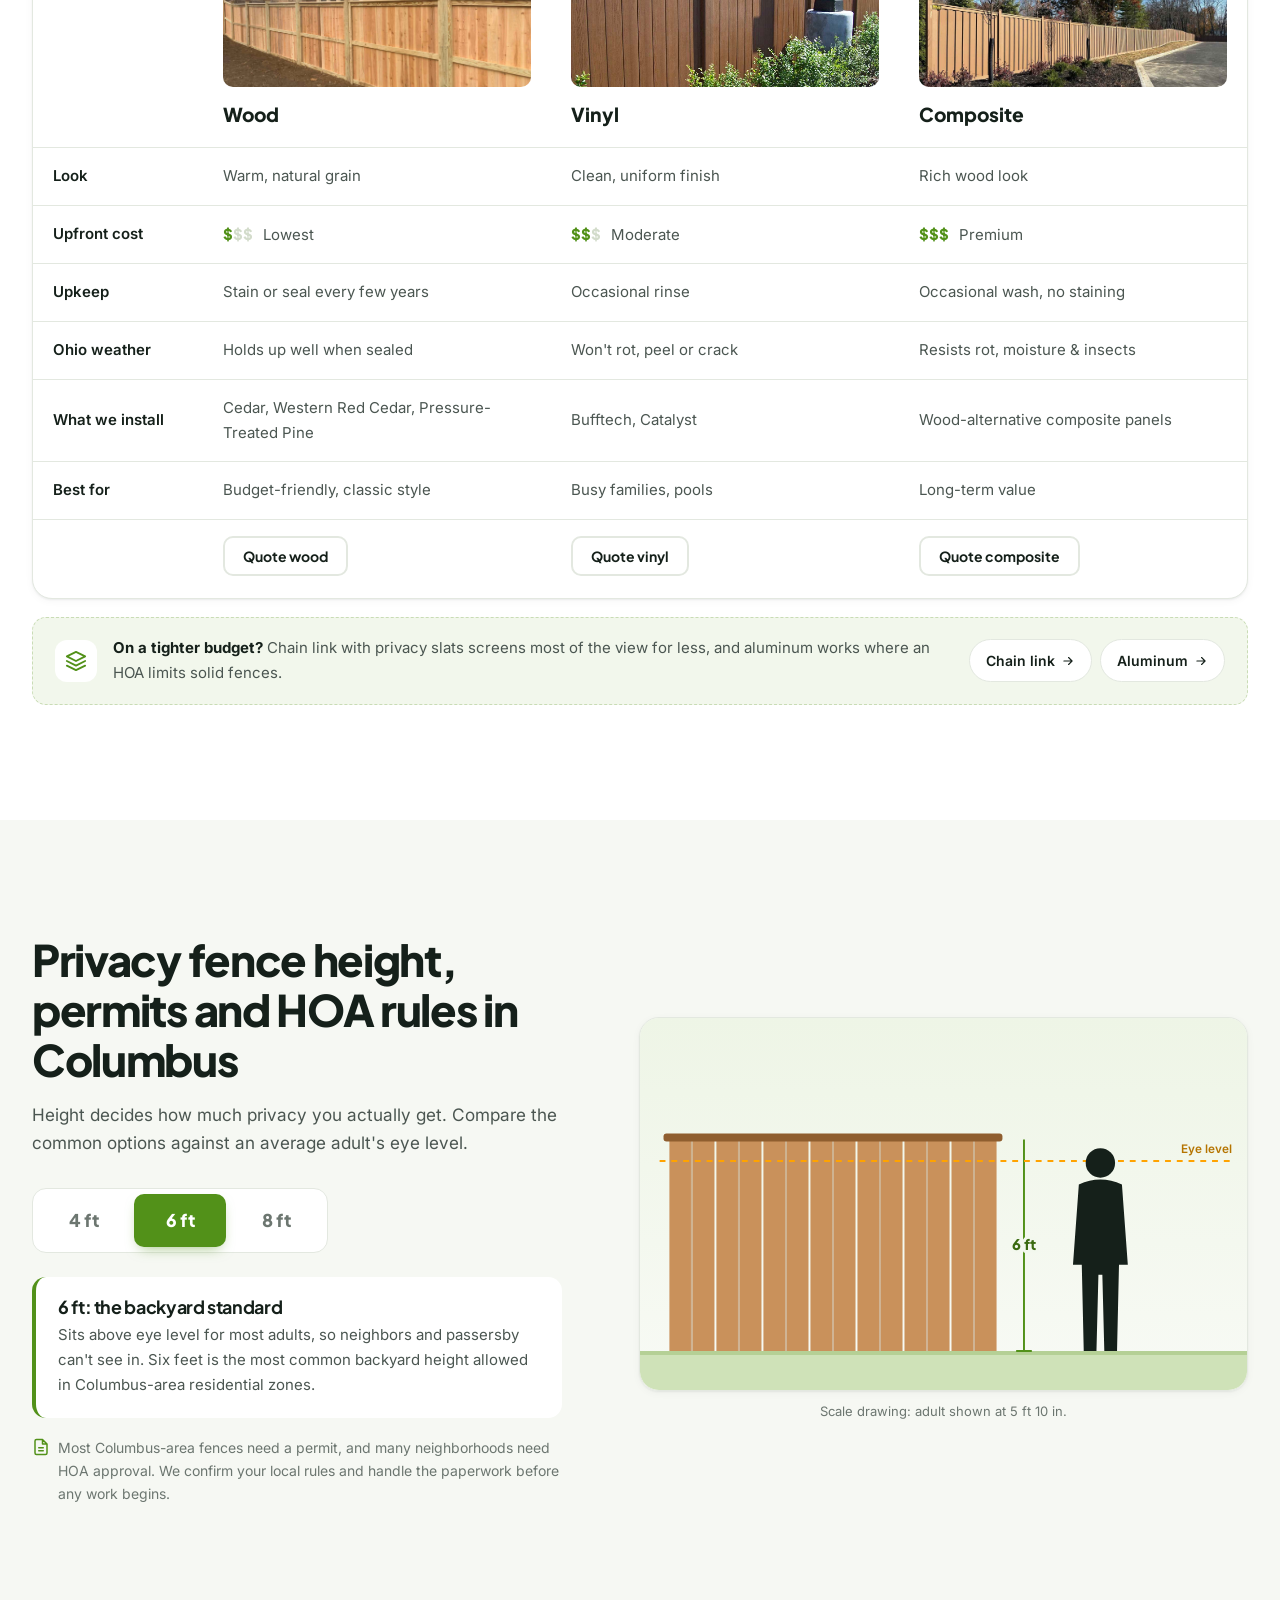
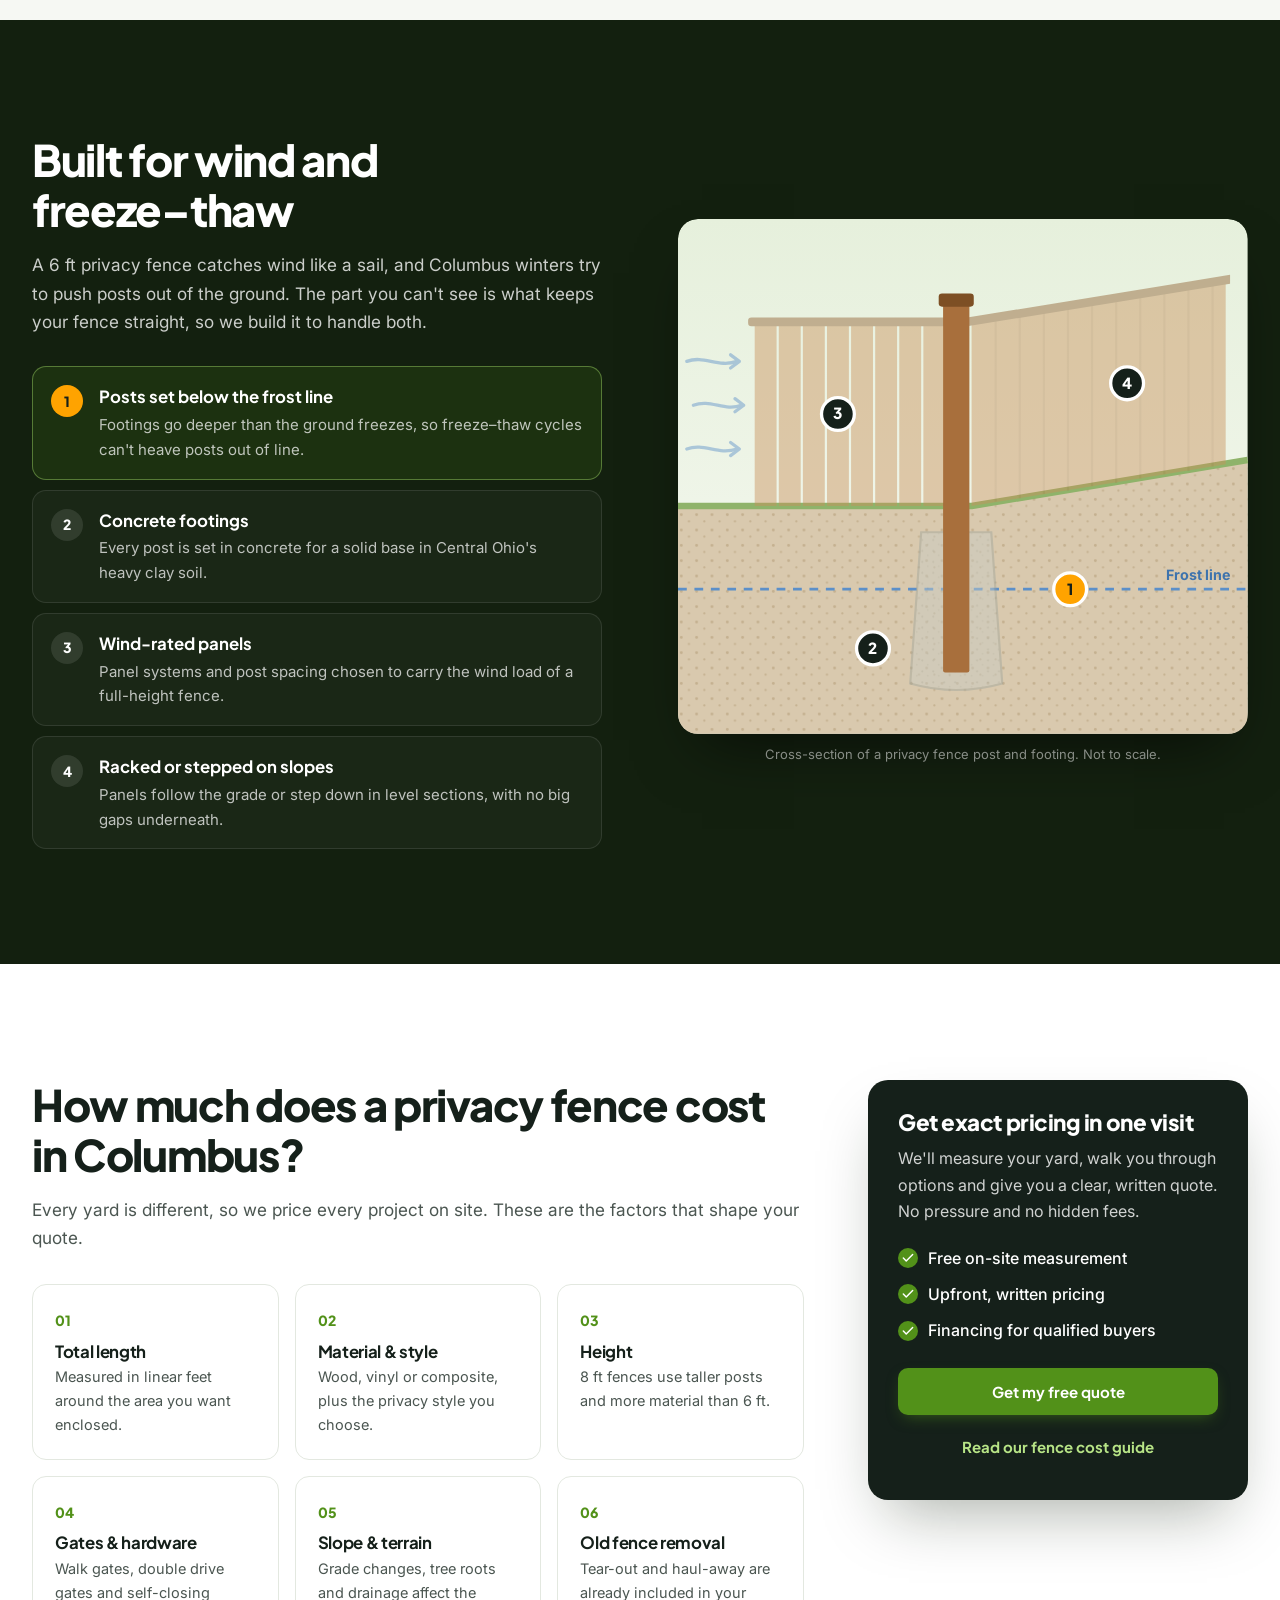
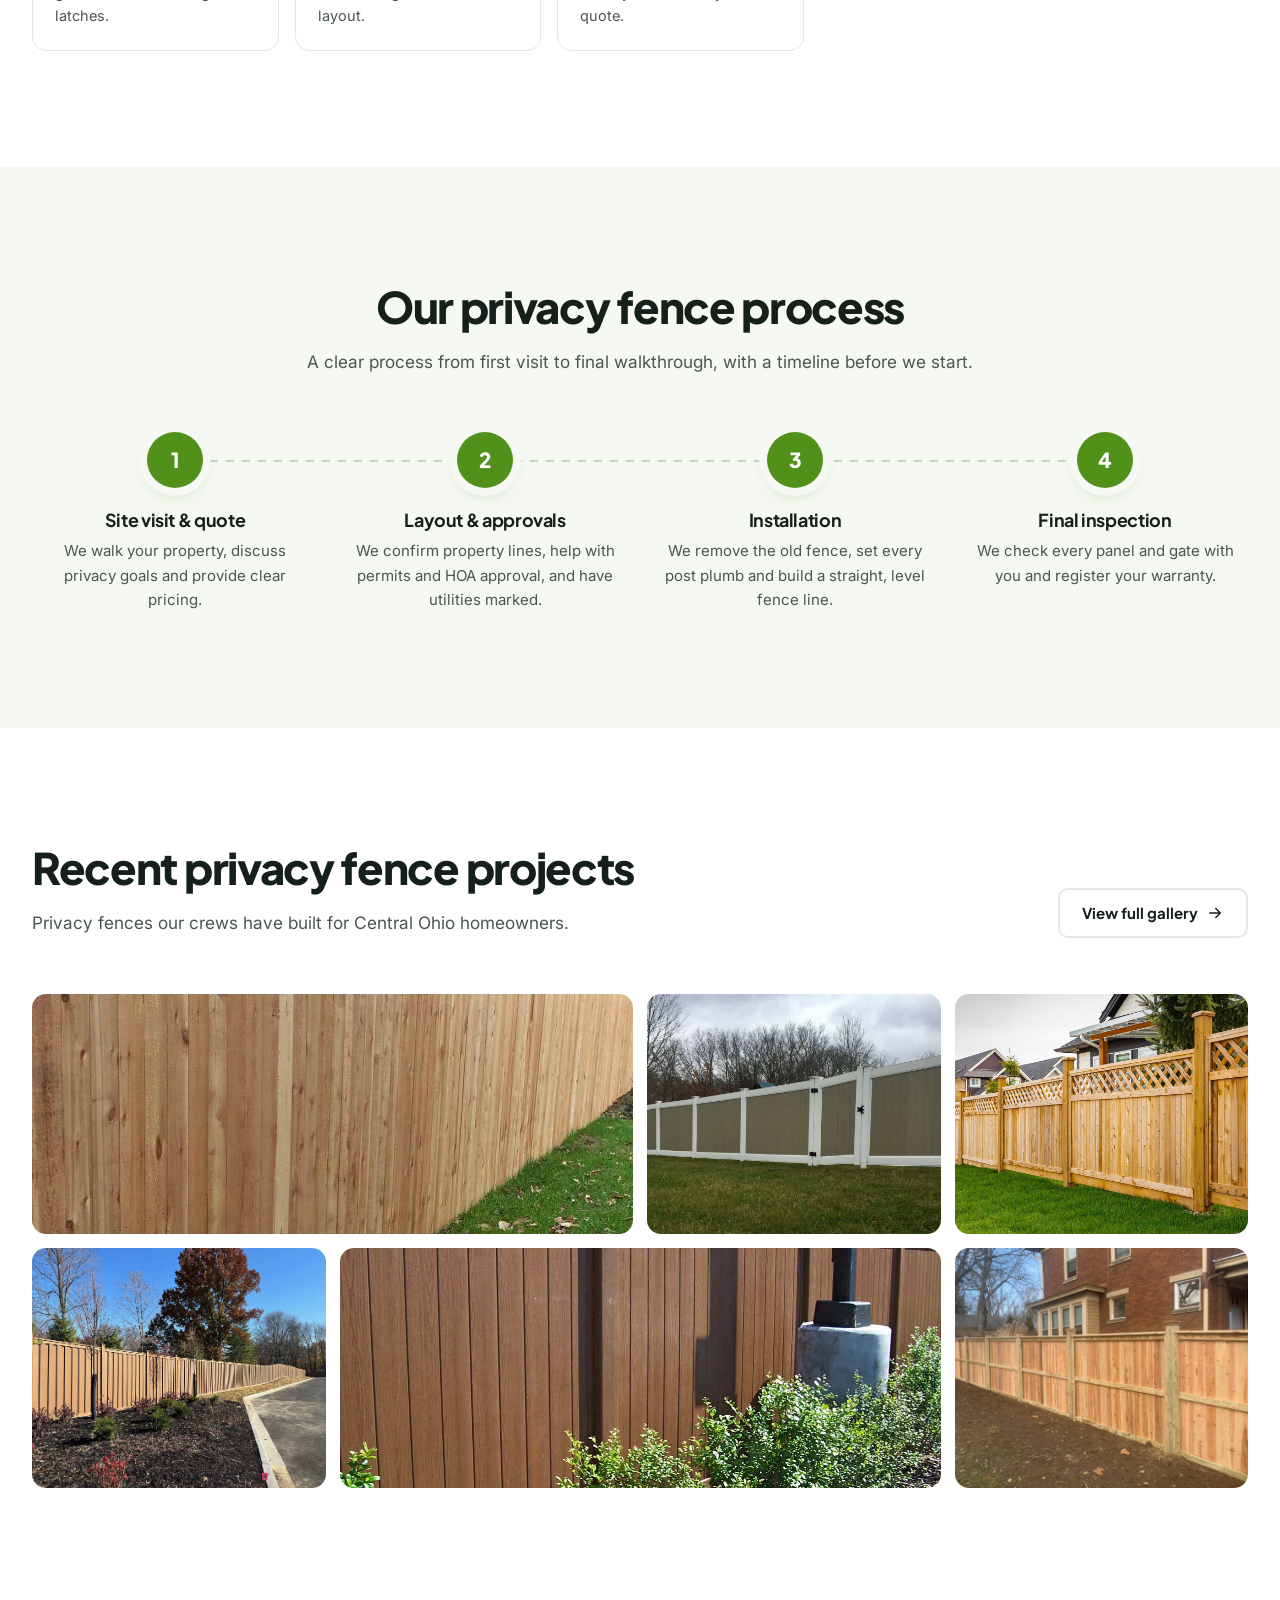
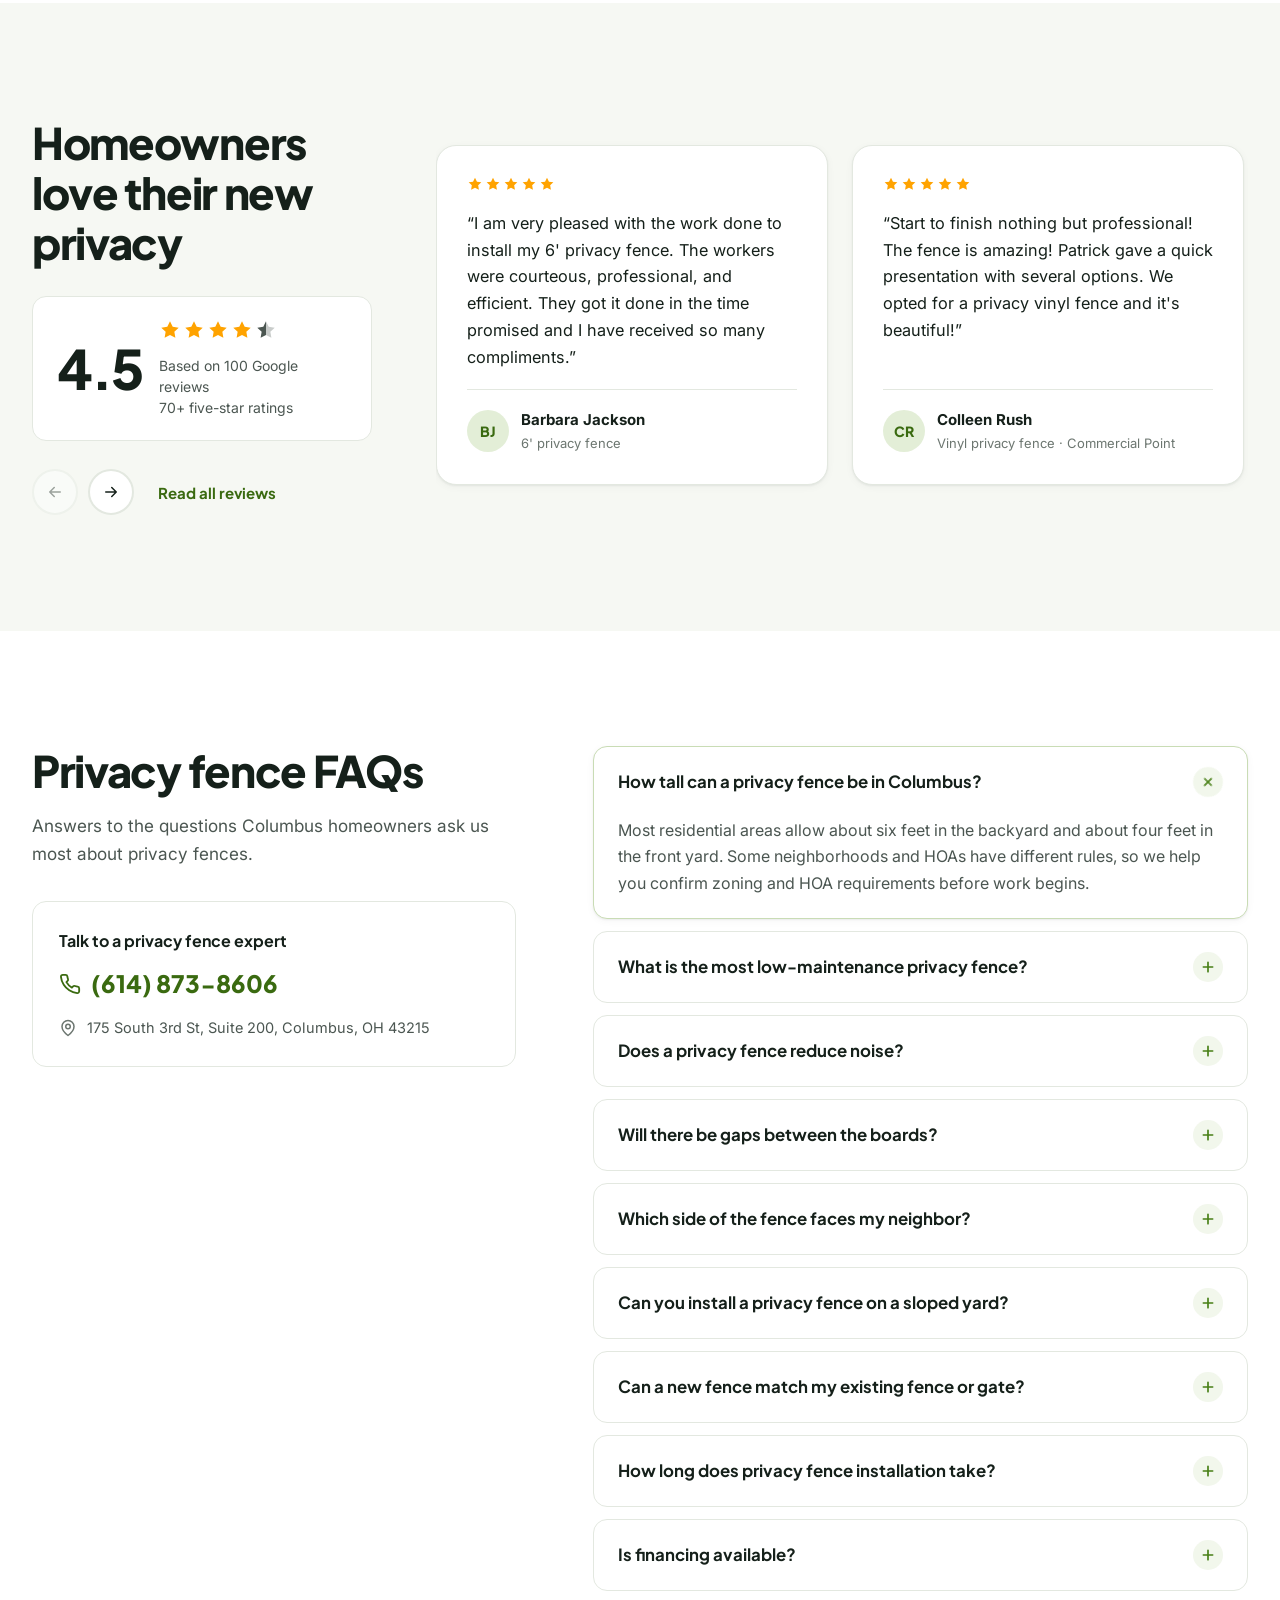
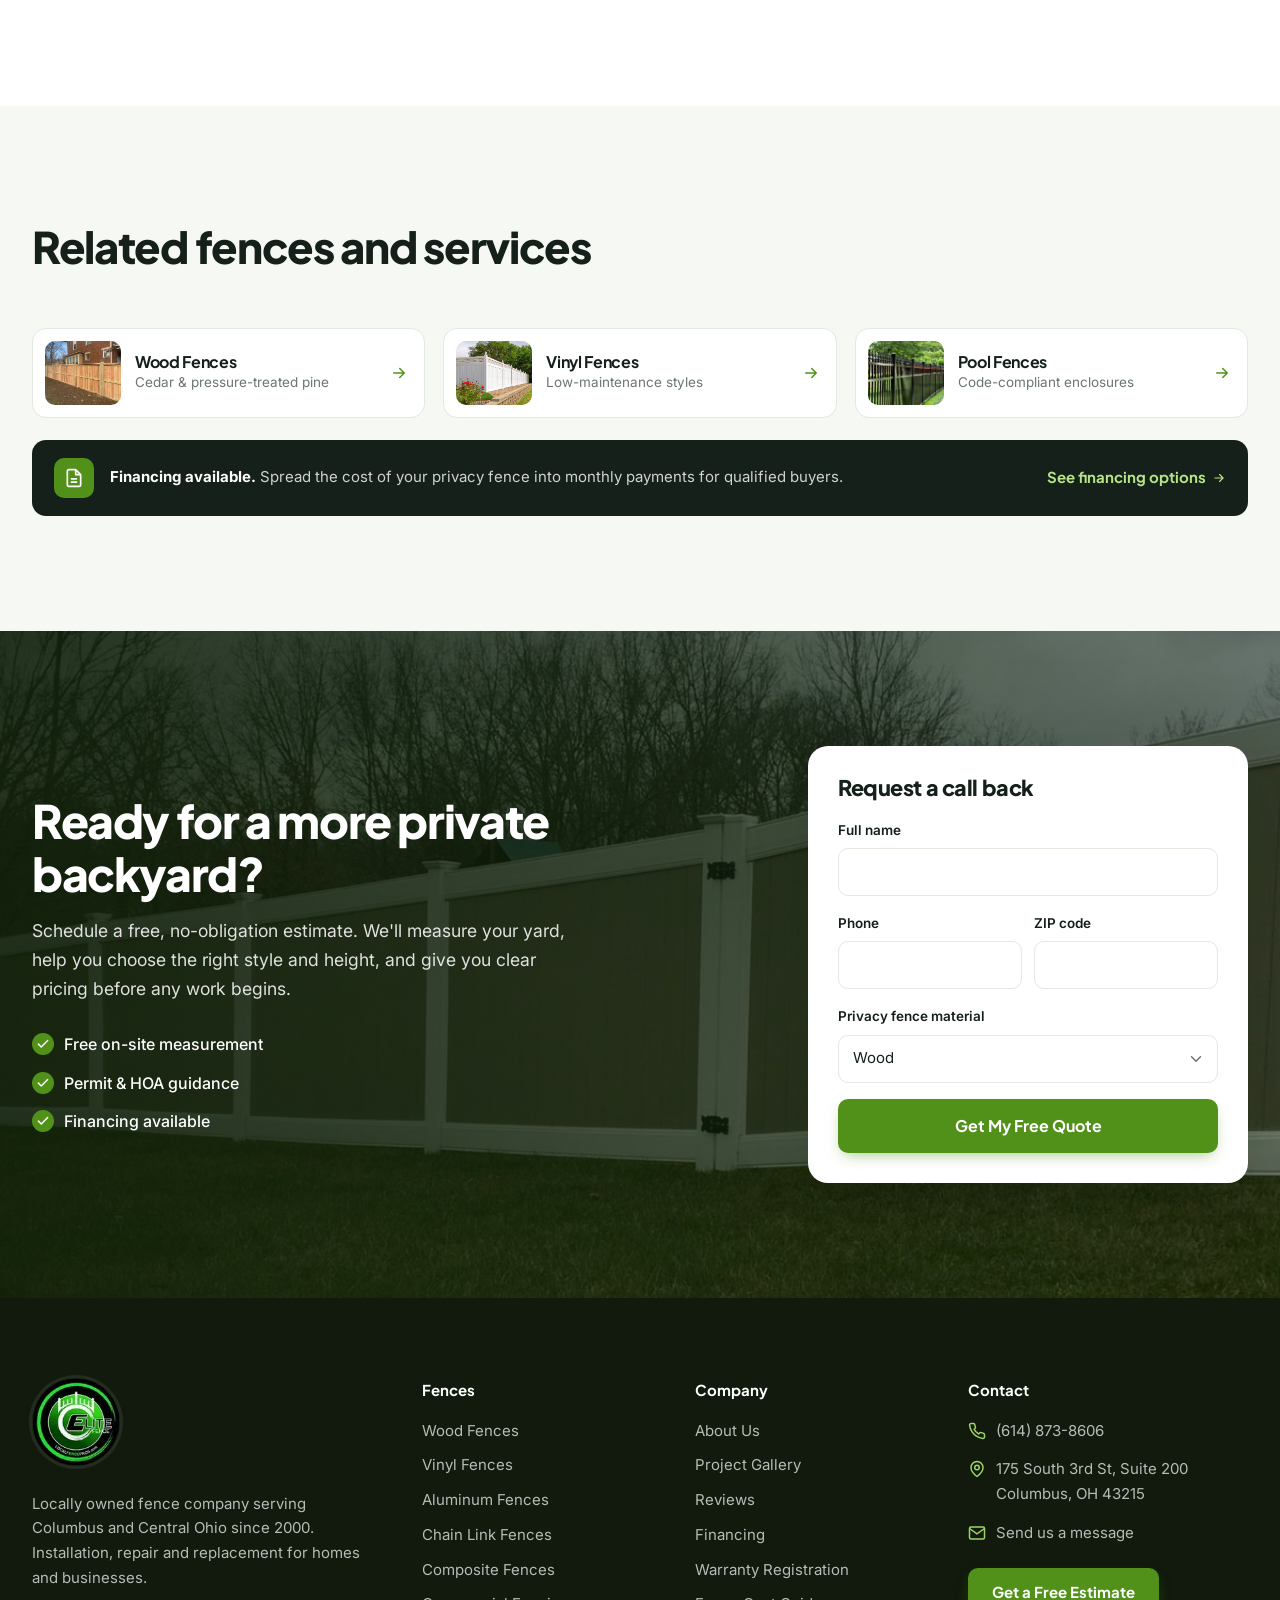
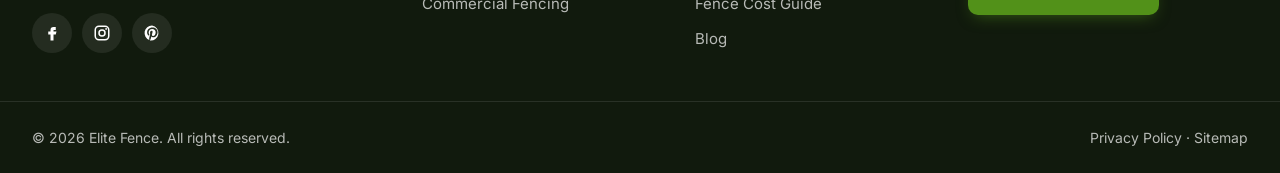
==== commit 8c4f900f: "homepage content update" ====
--- a/privacy-fence-columbus-ohio.html
+++ b/privacy-fence-columbus-ohio.html
@@ -207,7 +207,7 @@
   <div class="container topbar__inner">
     <!-- <p class="topbar__item"><svg class="ico"><use href="#i-shield"/></svg> Licensed, Bonded &amp; Insured</p> -->
     <!-- <p class="topbar__item"></p> -->
-    <p class="topbar__item"><svg class="ico"><use href="#i-pin"/></svg> Serving Columbus &amp; Central Ohio since 2000</p>
+    <p class="topbar__item"><svg class="ico"><use href="#i-pin"/></svg> Serving Columbus since 2000</p>
     <!-- <a class="topbar__item topbar__phone" href="tel:+16148738606"><svg class="ico"><use href="#i-phone"/></svg> (614) 873-8606</a> -->
   </div>
 </div>
@@ -246,7 +246,7 @@
         <li class="nav__item"><a class="nav__link" href="#projects">Projects</a></li>
         <li class="nav__item"><a class="nav__link" href="#reviews">Reviews</a></li>
         <li class="nav__item"><a class="nav__link" href="index.html#financing">Financing</a></li>
-        <li class="nav__item"><a class="nav__link" href="#faq">FAQ</a></li>
+        <li class="nav__item"><a class="nav__link" href="#areas">Service Areas</a></li>
         <li class="nav__item"><a class="nav__link" href="/about-us">About</a></li>
       </ul>
     </nav>
--- a/assets/css/style.css
+++ b/assets/css/style.css
@@ -203,10 +203,12 @@
 .hero__rating strong { color: #fff; }
 .hero__rating-sep { width: 1px; height: 14px; background: rgba(255, 255, 255, .35); }
 
-.hero__title { color: #fff; font-size: clamp(2.3rem, 4.6vw, 3.9rem); font-weight: 800; line-height: 1.07; letter-spacing: -0.03em; }
+.hero__title { color: #fff; font-size: clamp(2.1rem, 3.7vw, 3.25rem); font-weight: 800; line-height: 1.07; letter-spacing: -0.03em; }
 .hero__highlight { color: var(--amber); }
 
-.hero__lead { margin-top: 22px; font-size: clamp(1.02rem, 1.4vw, 1.15rem); color: rgba(255, 255, 255, .86); max-width: 580px; }
+.hero__tagline { margin-top: 14px; font-family: var(--font-head); font-weight: 700; font-size: clamp(1.1rem, 1.6vw, 1.3rem); color: #fff; letter-spacing: -0.01em; }
+.hero__lead--more { margin-top: 12px !important; }
+.hero__lead { margin-top: 18px; font-size: clamp(1.02rem, 1.4vw, 1.15rem); color: rgba(255, 255, 255, .86); max-width: 580px; }
 .hero__checks { display: grid; grid-template-columns: repeat(2, max-content); gap: 10px 28px; margin-top: 26px; font-weight: 500; }
 .hero__checks li { display: flex; align-items: center; gap: 10px; }
 .hero__checks .ico { width: 22px; height: 22px; padding: 4px; border-radius: 50%; background: var(--green); color: #fff; }
@@ -232,7 +234,7 @@
 }
 .quote__intro .quote__badge { background: #fff; box-shadow: 0 1px 3px rgba(21, 32, 26, .08); }
 .quote__title { font-size: clamp(1.55rem, 2.6vw, 2.4rem); font-weight: 800; letter-spacing: -0.03em; line-height: 1.1; }
-.quote__subrow { display: flex; align-items: center; gap: 12px; margin-top: 6px; }
+.quote__subrow { display: flex; flex-direction: column; align-items: flex-start; gap: 8px; margin-top: 8px; }
 .quote__swoosh { flex: none; width: 92px; height: 14px; fill: var(--green); }
 .quote__sub { font-size: 14px; color: var(--muted); }
 .quote__badge {
@@ -651,6 +653,17 @@
 .js .reveal { opacity: 0; transform: translateY(22px); transition: opacity .7s ease, transform .7s ease; }
 .js .reveal.is-visible { opacity: 1; transform: none; }
 
+/* ---------- Areas we serve ---------- */
+.serve { display: grid; grid-template-columns: 1.1fr 1fr; gap: clamp(32px, 5vw, 72px); align-items: center; }
+.serve__content .btn { margin-top: 28px; }
+.serve__card { padding: clamp(24px, 3vw, 34px); border-radius: var(--radius-lg); background: var(--bg-alt); border: 1px solid var(--line); }
+.serve__title { display: flex; align-items: center; gap: 10px; font-size: 1.15rem; font-weight: 700; }
+.serve__title .ico { width: 34px; height: 34px; padding: 8px; border-radius: 10px; background: var(--green); color: #fff; }
+.serve__list { display: grid; grid-template-columns: 1fr 1fr; gap: 10px 20px; margin-top: 20px; }
+.serve__list li { display: flex; align-items: center; gap: 10px; padding: 12px 14px; border-radius: 10px; background: #fff; border: 1px solid var(--line); font-weight: 600; color: var(--ink); }
+.serve__list li::before { content: ""; flex: none; width: 8px; height: 8px; border-radius: 50%; background: var(--green); }
+.serve__note { margin-top: 18px; font-size: 14px; color: var(--muted); }
+
 /* ---------- Intro / about ---------- */
 .intro { display: grid; grid-template-columns: 1.1fr 0.9fr; gap: clamp(40px, 6vw, 88px); align-items: center; }
 .intro__copy { margin-top: 22px; display: grid; gap: 16px; font-size: 1.05rem; }
@@ -661,8 +674,8 @@
 .promise__media img { width: 100%; aspect-ratio: 16 / 10; object-fit: cover; }
 .promise__body { position: relative; padding: 52px 32px 32px; color: #fff; background: linear-gradient(135deg, var(--green-700), var(--green)); }
 .promise__badge { position: absolute; top: -44px; left: 32px; width: 88px; height: 88px; border-radius: 50%; border: 4px solid #fff; box-shadow: var(--shadow); background: #111; }
-.promise__label { font-size: 13px; font-weight: 600; text-transform: uppercase; letter-spacing: .08em; color: rgba(255, 255, 255, .75); }
-.promise__text { margin-top: 10px; font-family: var(--font-head); font-weight: 700; font-size: 1.35rem; line-height: 1.35; letter-spacing: -0.01em; }
+.promise__title { color: #fff; font-size: 1.35rem; font-weight: 800; line-height: 1.25; }
+.promise__text { margin-top: 10px; font-size: 15.5px; line-height: 1.65; color: rgba(255, 255, 255, .88); }
 .promise__sign { margin-top: 16px; font-size: 14.5px; color: rgba(255, 255, 255, .8); }
 .promise__sign::before { content: "— "; }
 
@@ -910,7 +923,7 @@
   .mini-form { max-width: 520px; }
   .footer__grid { grid-template-columns: 1fr 1fr; }
 
-  .intro, .weather { grid-template-columns: 1fr; }
+  .intro, .weather, .serve { grid-template-columns: 1fr; }
   .trust__items { grid-template-columns: 1fr 1fr; }
   .numbers__row { grid-template-columns: 1fr 1fr; }
   .trust__items li:nth-child(3) { border-left: 0; }
@@ -943,6 +956,7 @@
 
   .fence-picker { grid-template-columns: repeat(2, 1fr); }
   .quote__intro { padding: 16px; }
+  .hero__lead--more { display: none; }
   .quote__subrow { gap: 8px; }
   .quote__swoosh { width: 44px; }
   .quote__sub { font-size: 13px; }
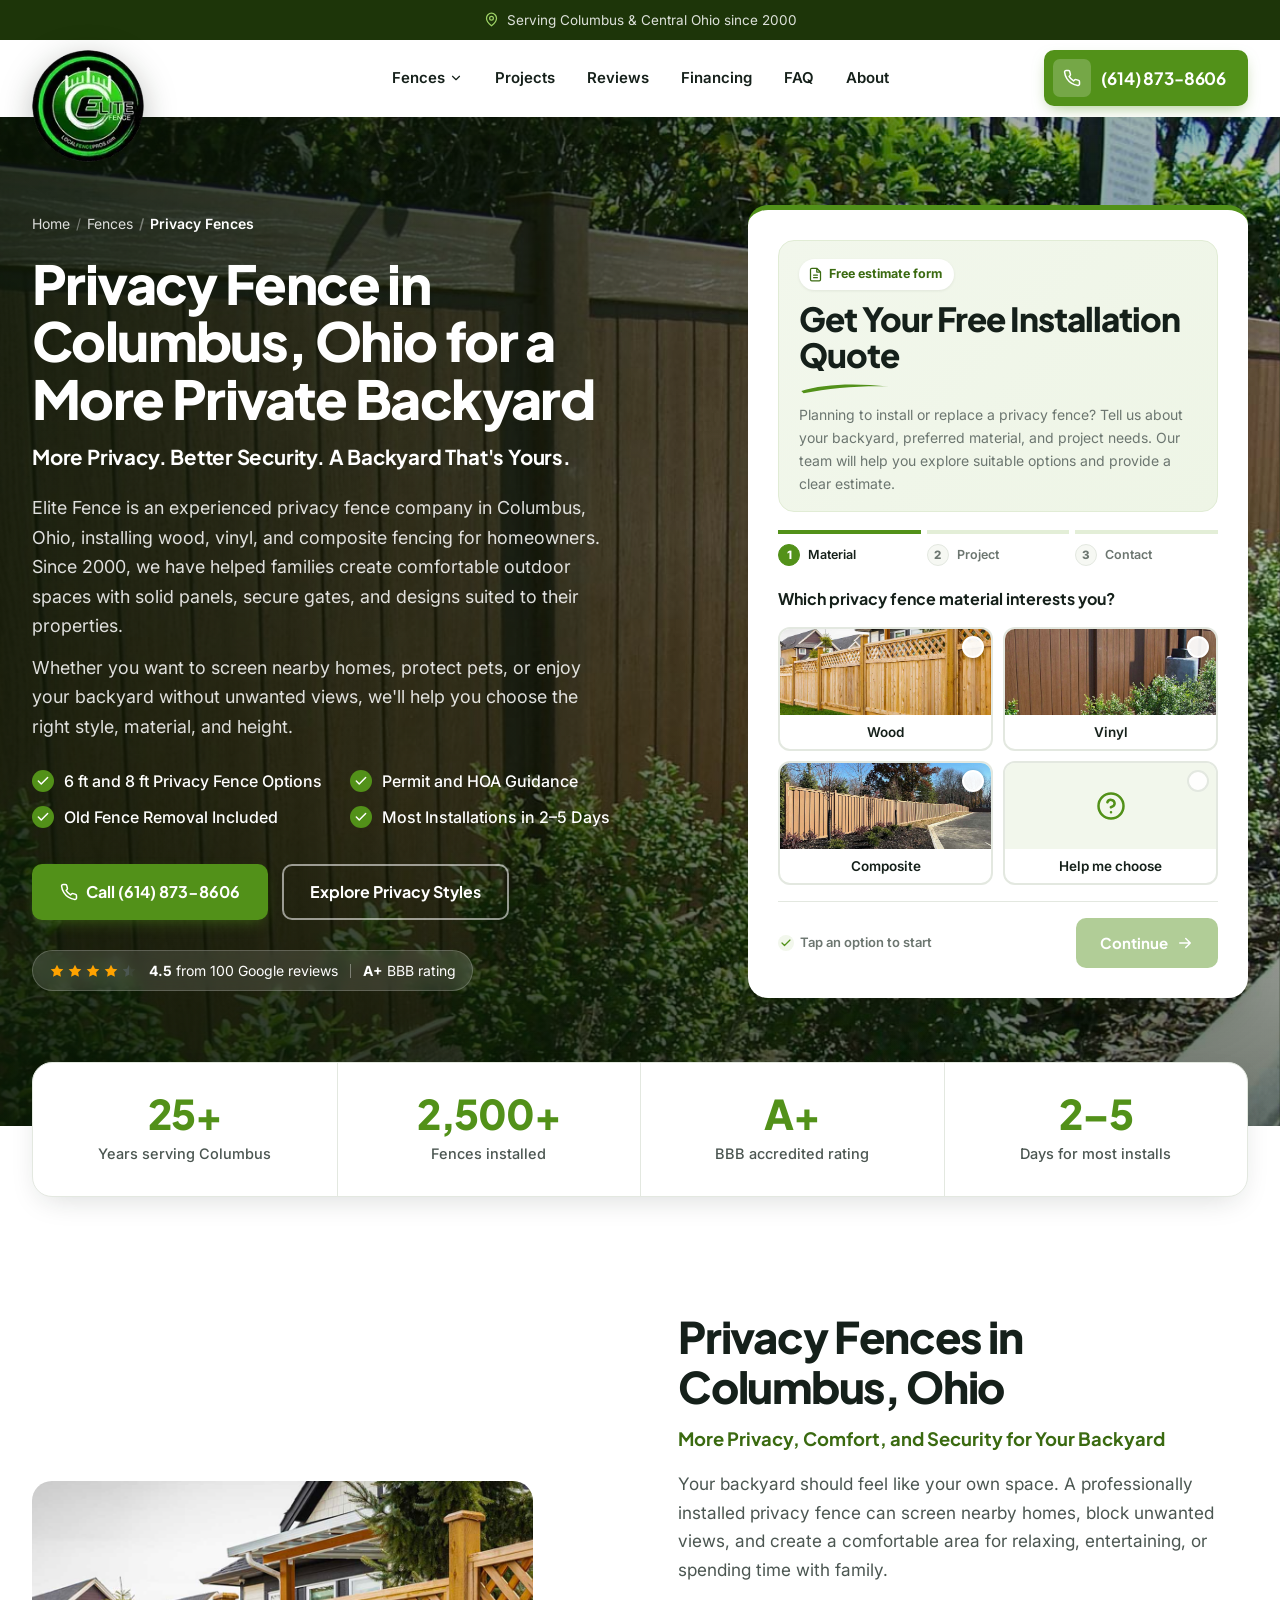
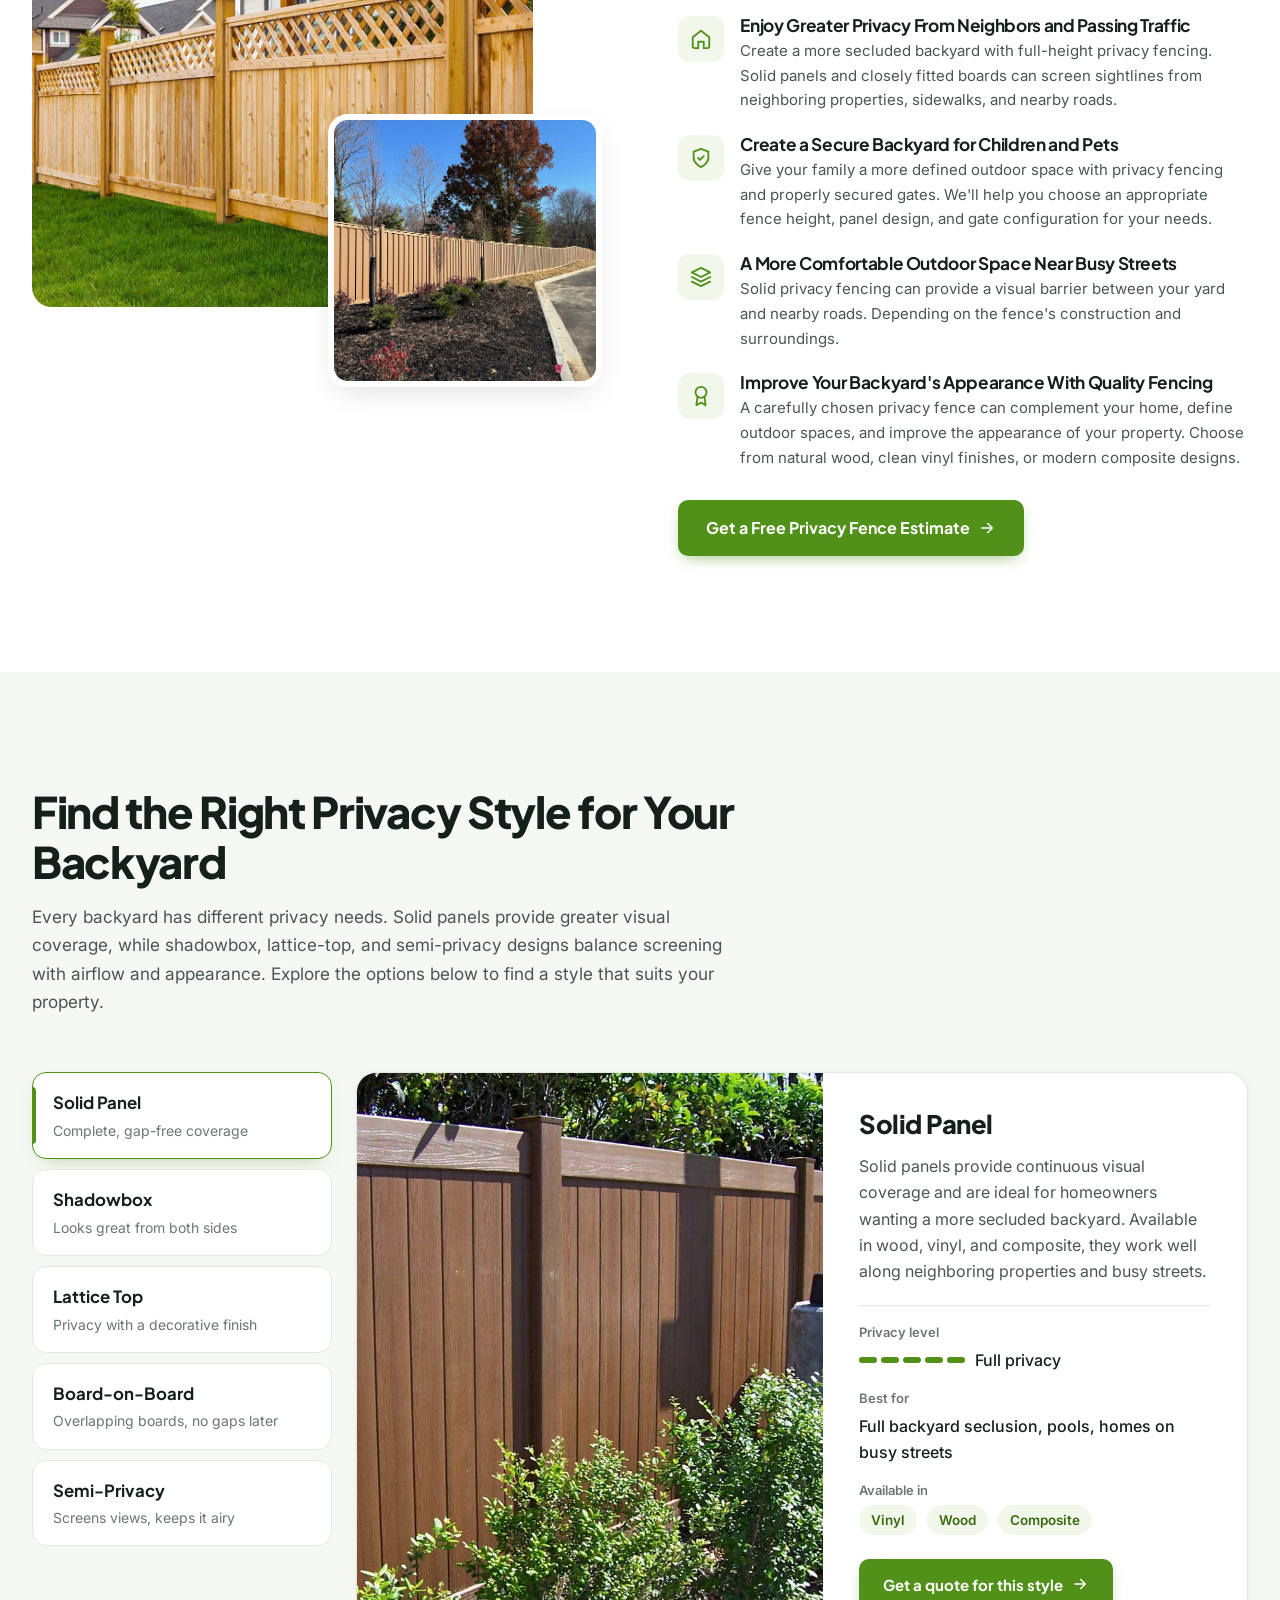
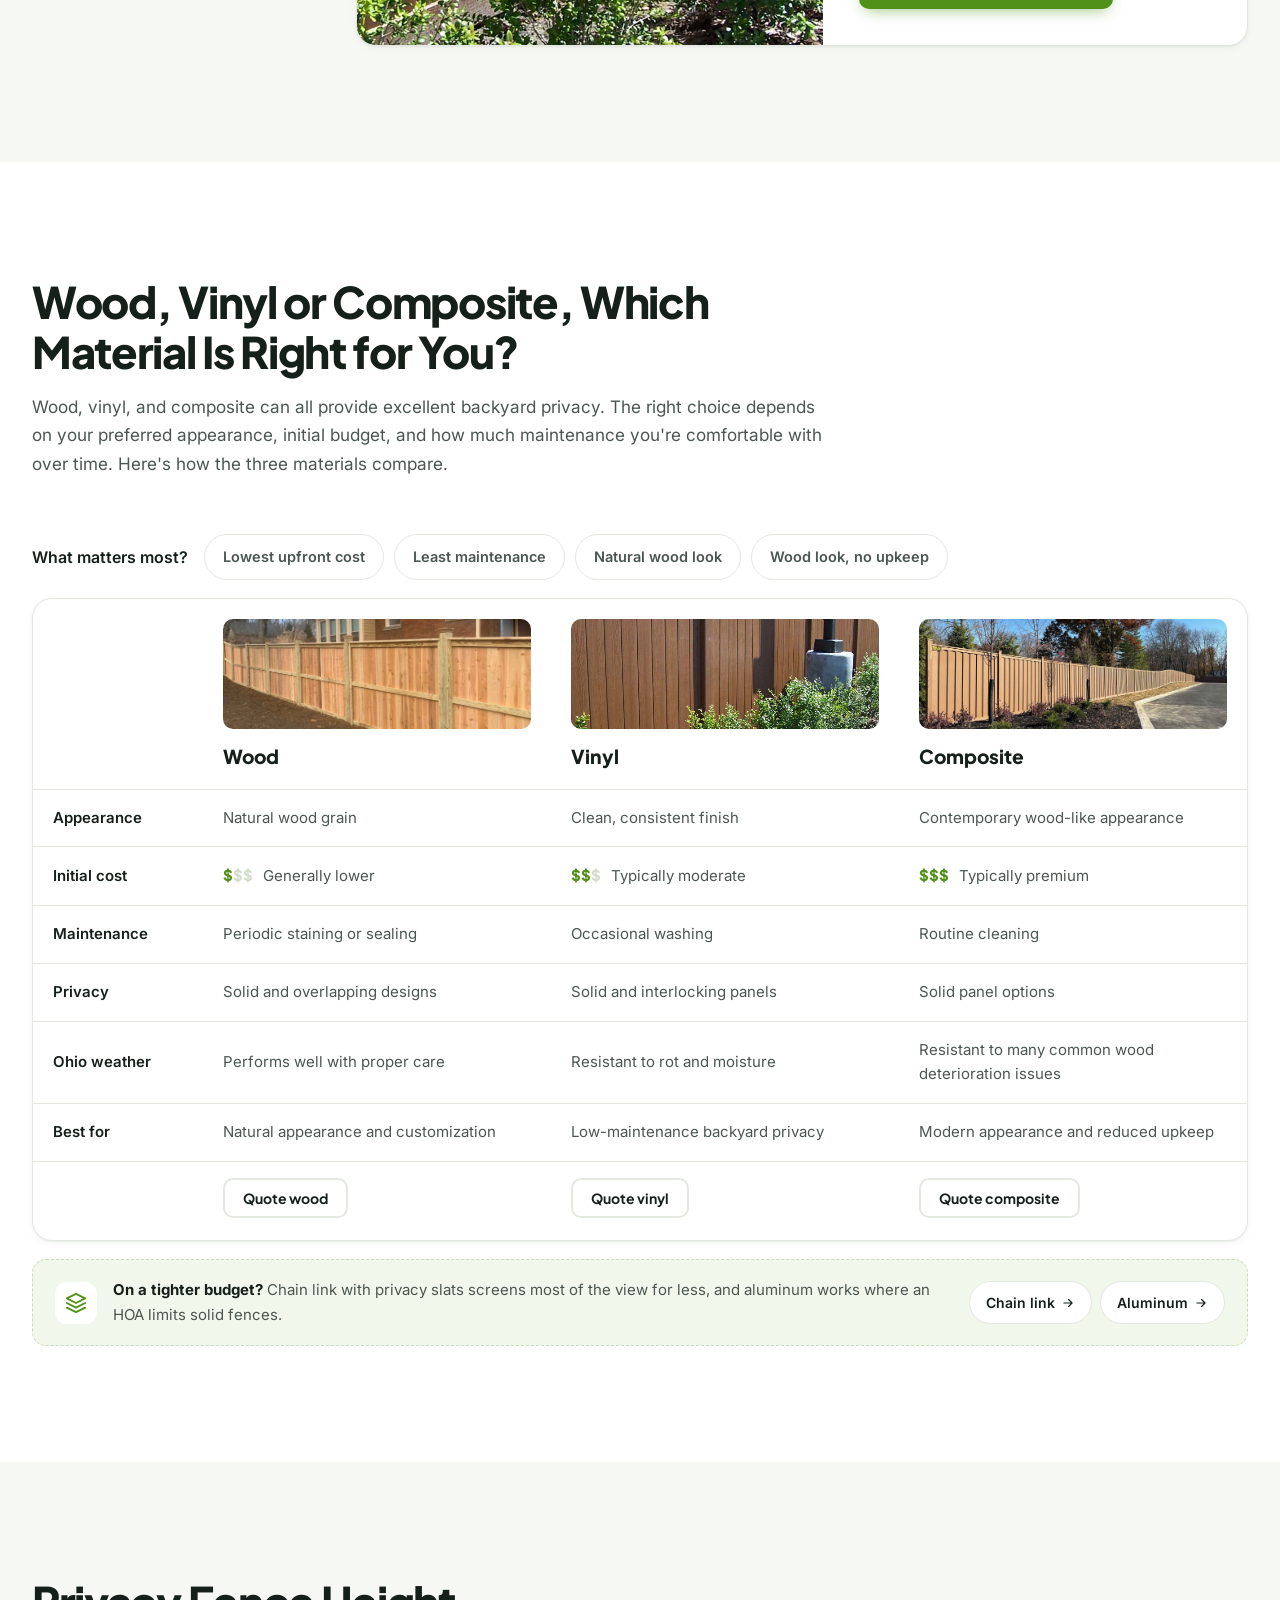
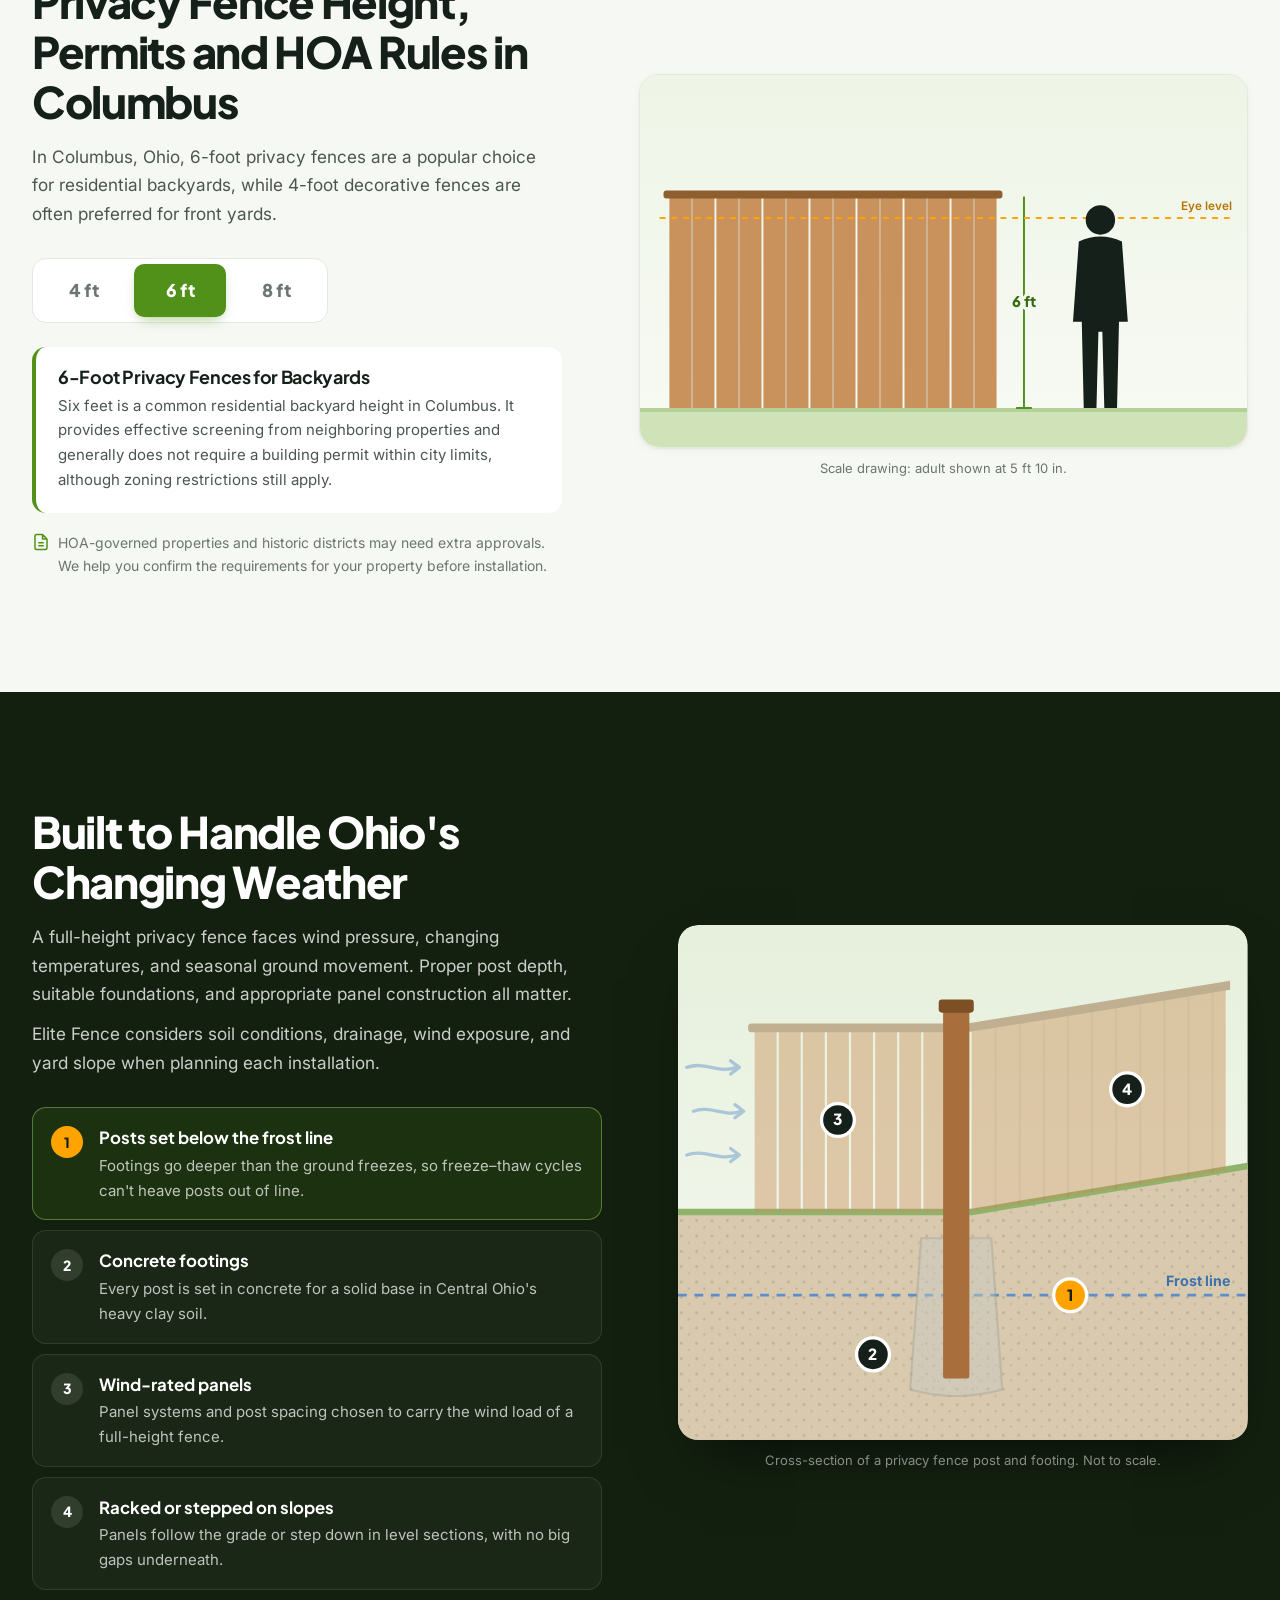
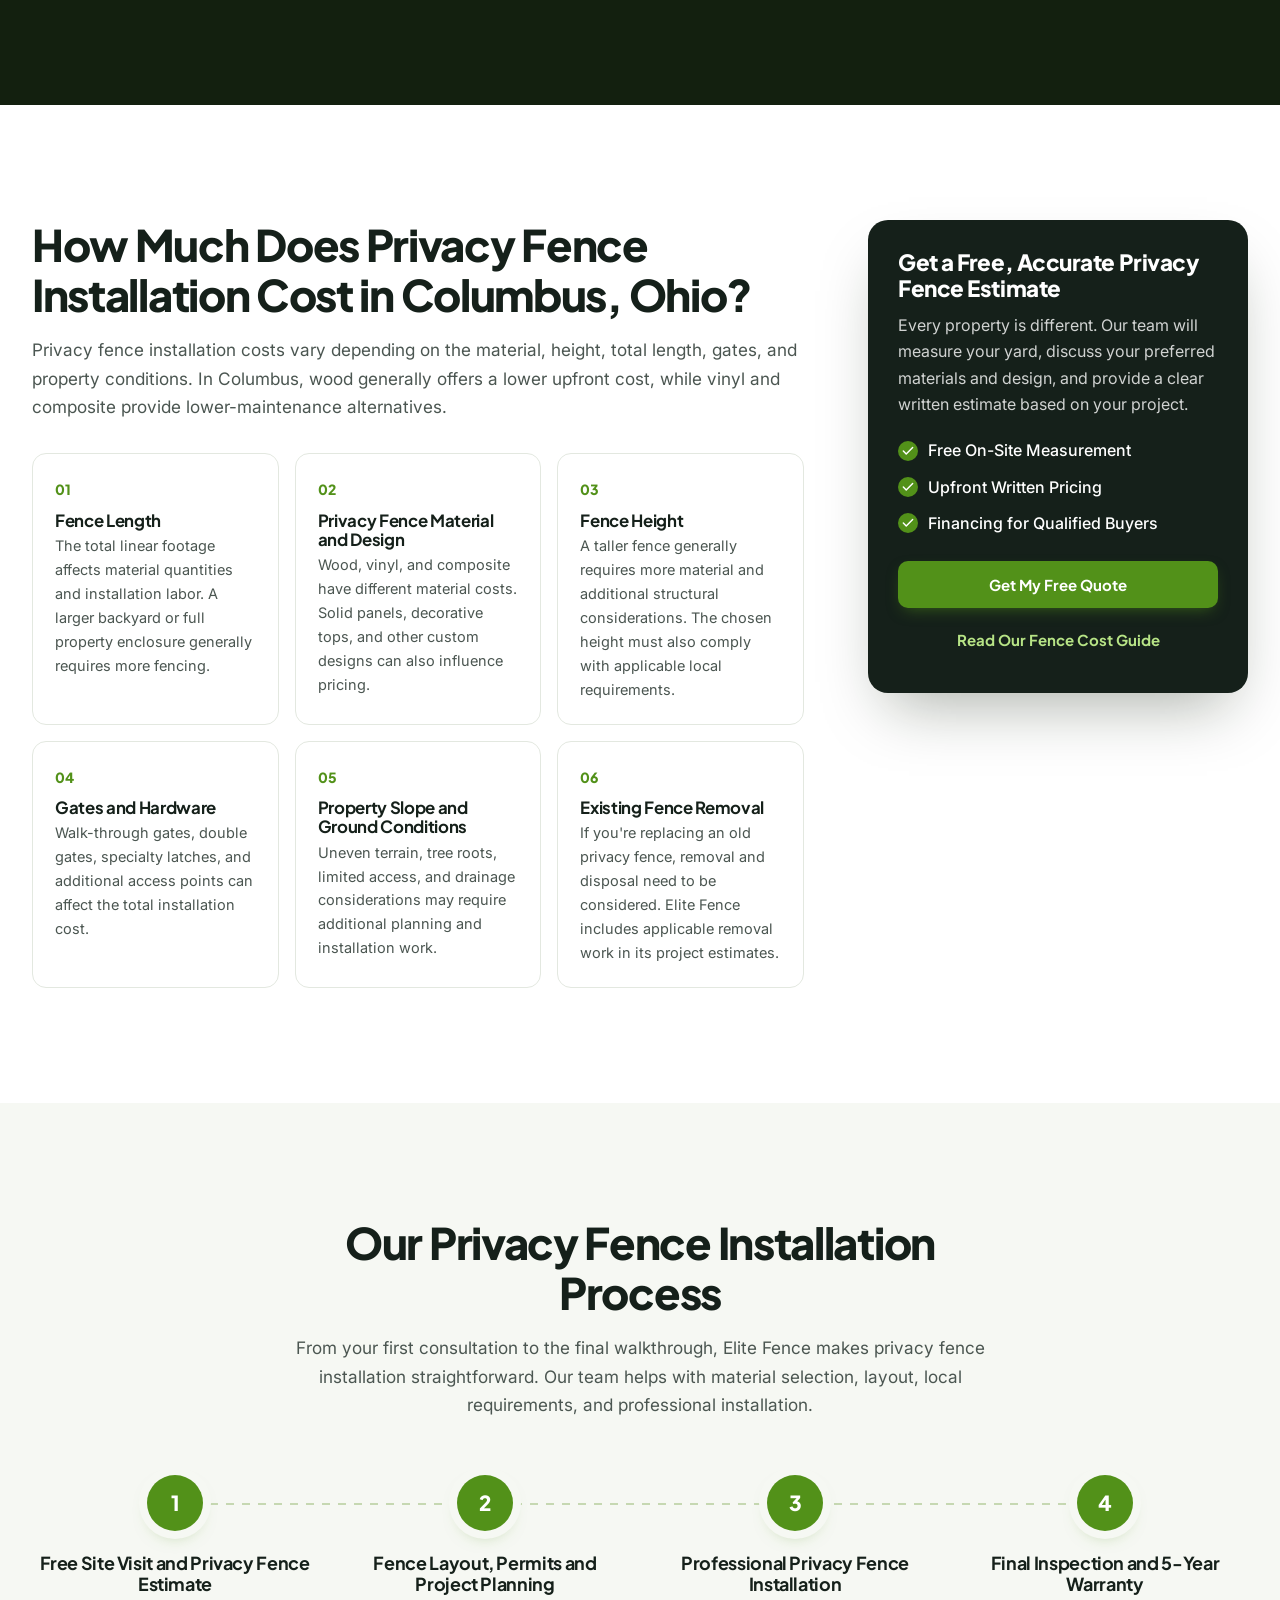
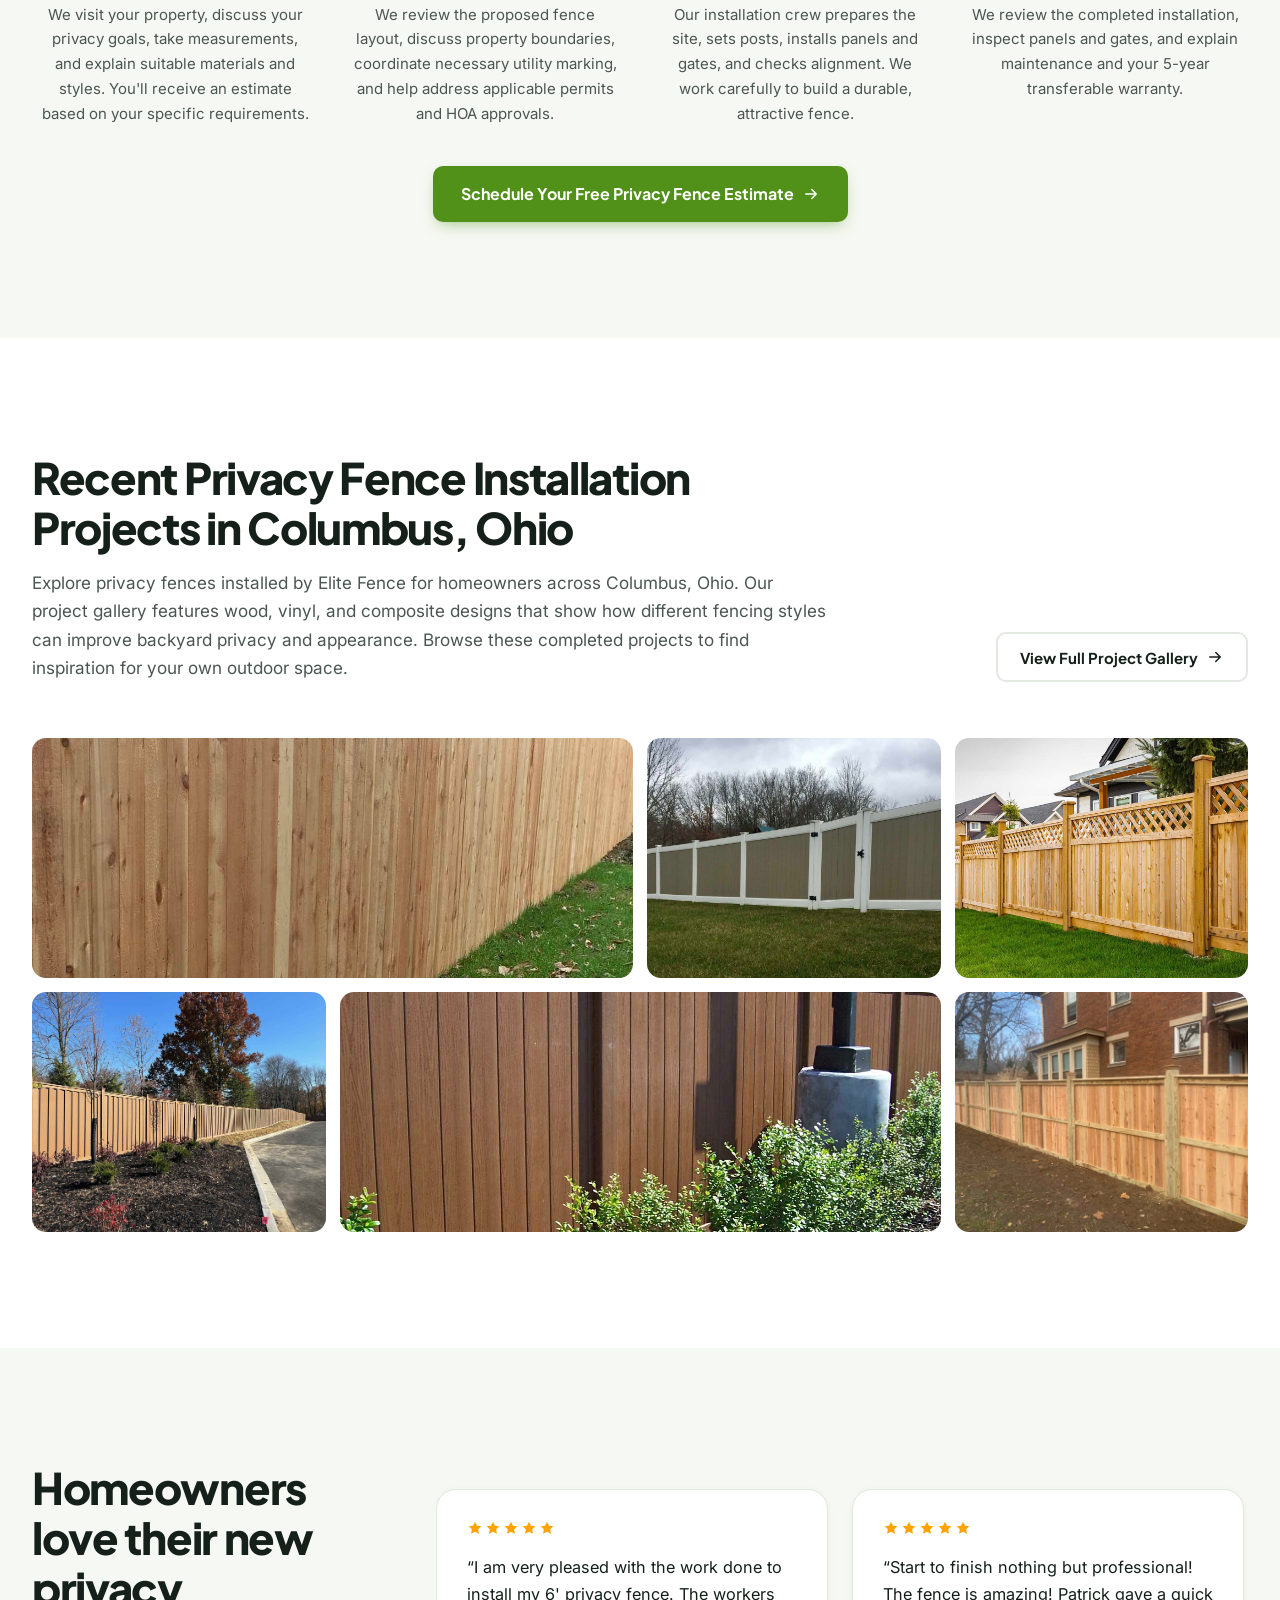
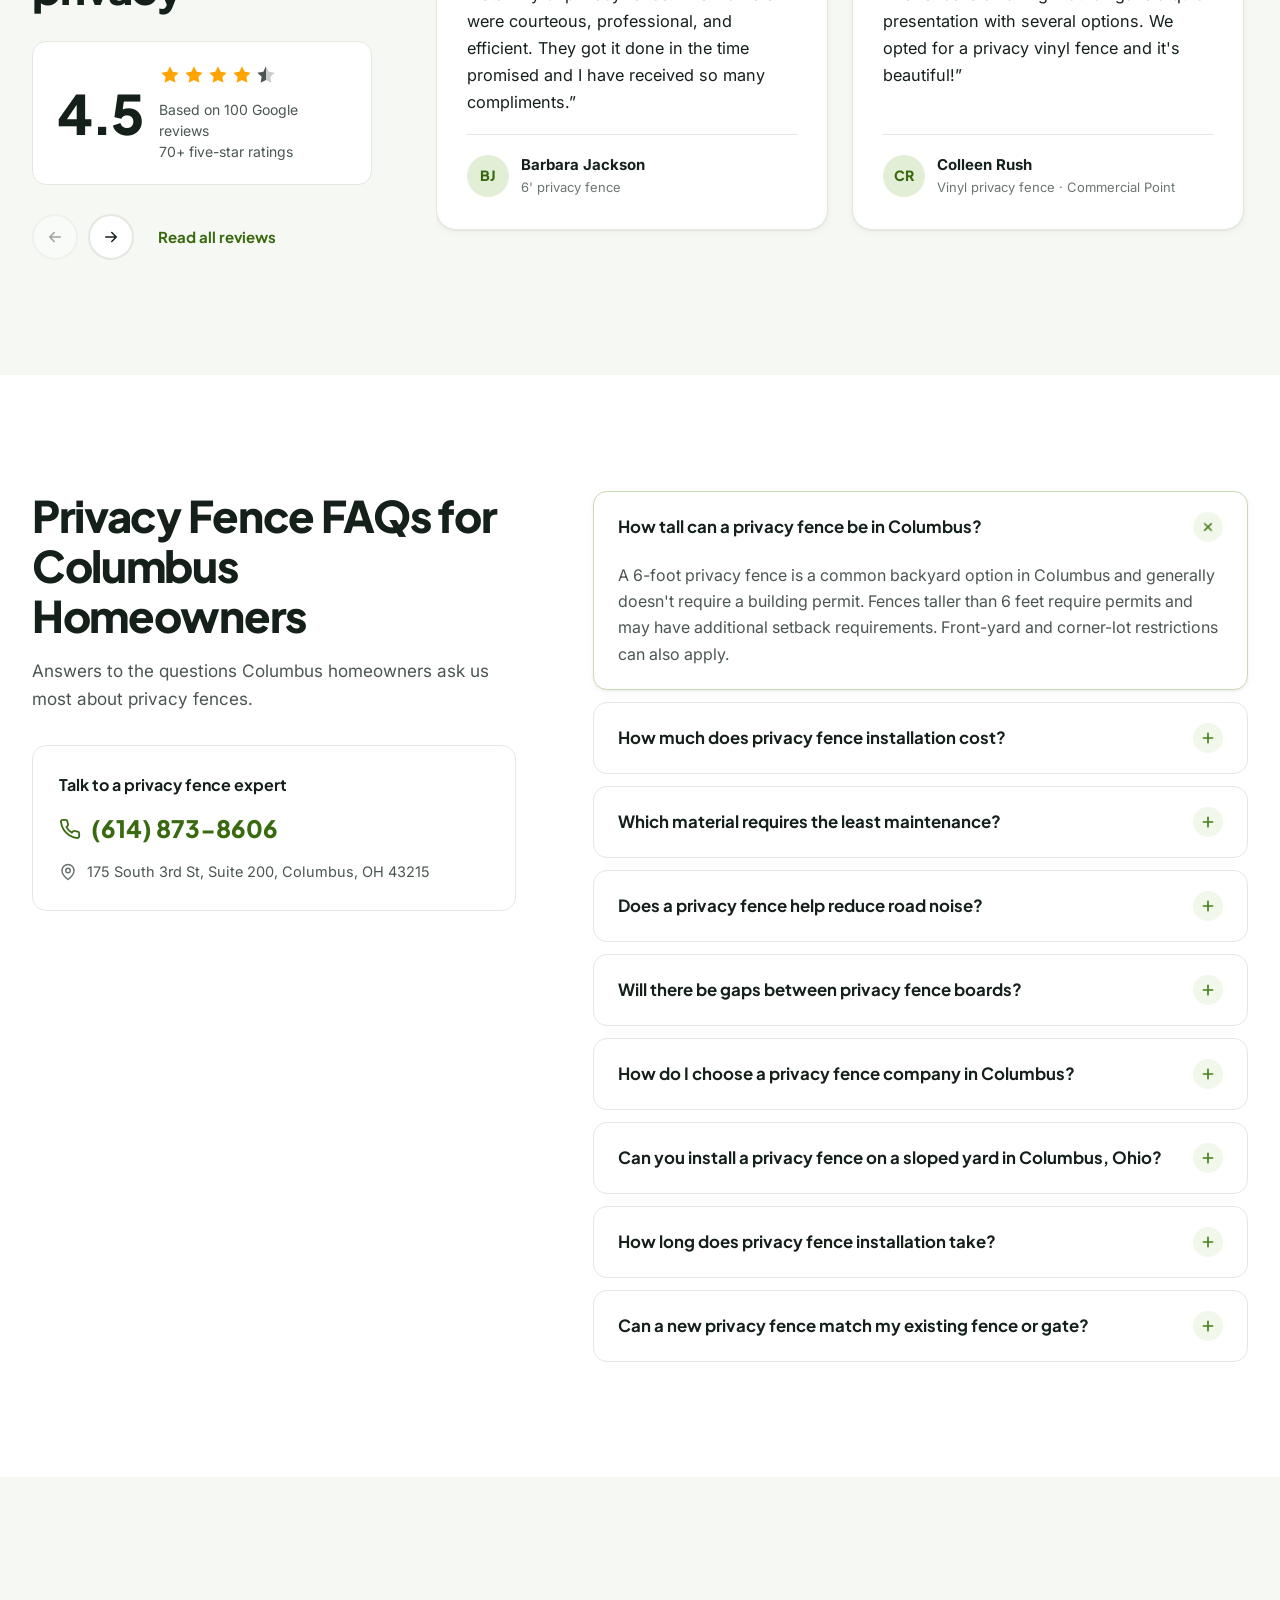
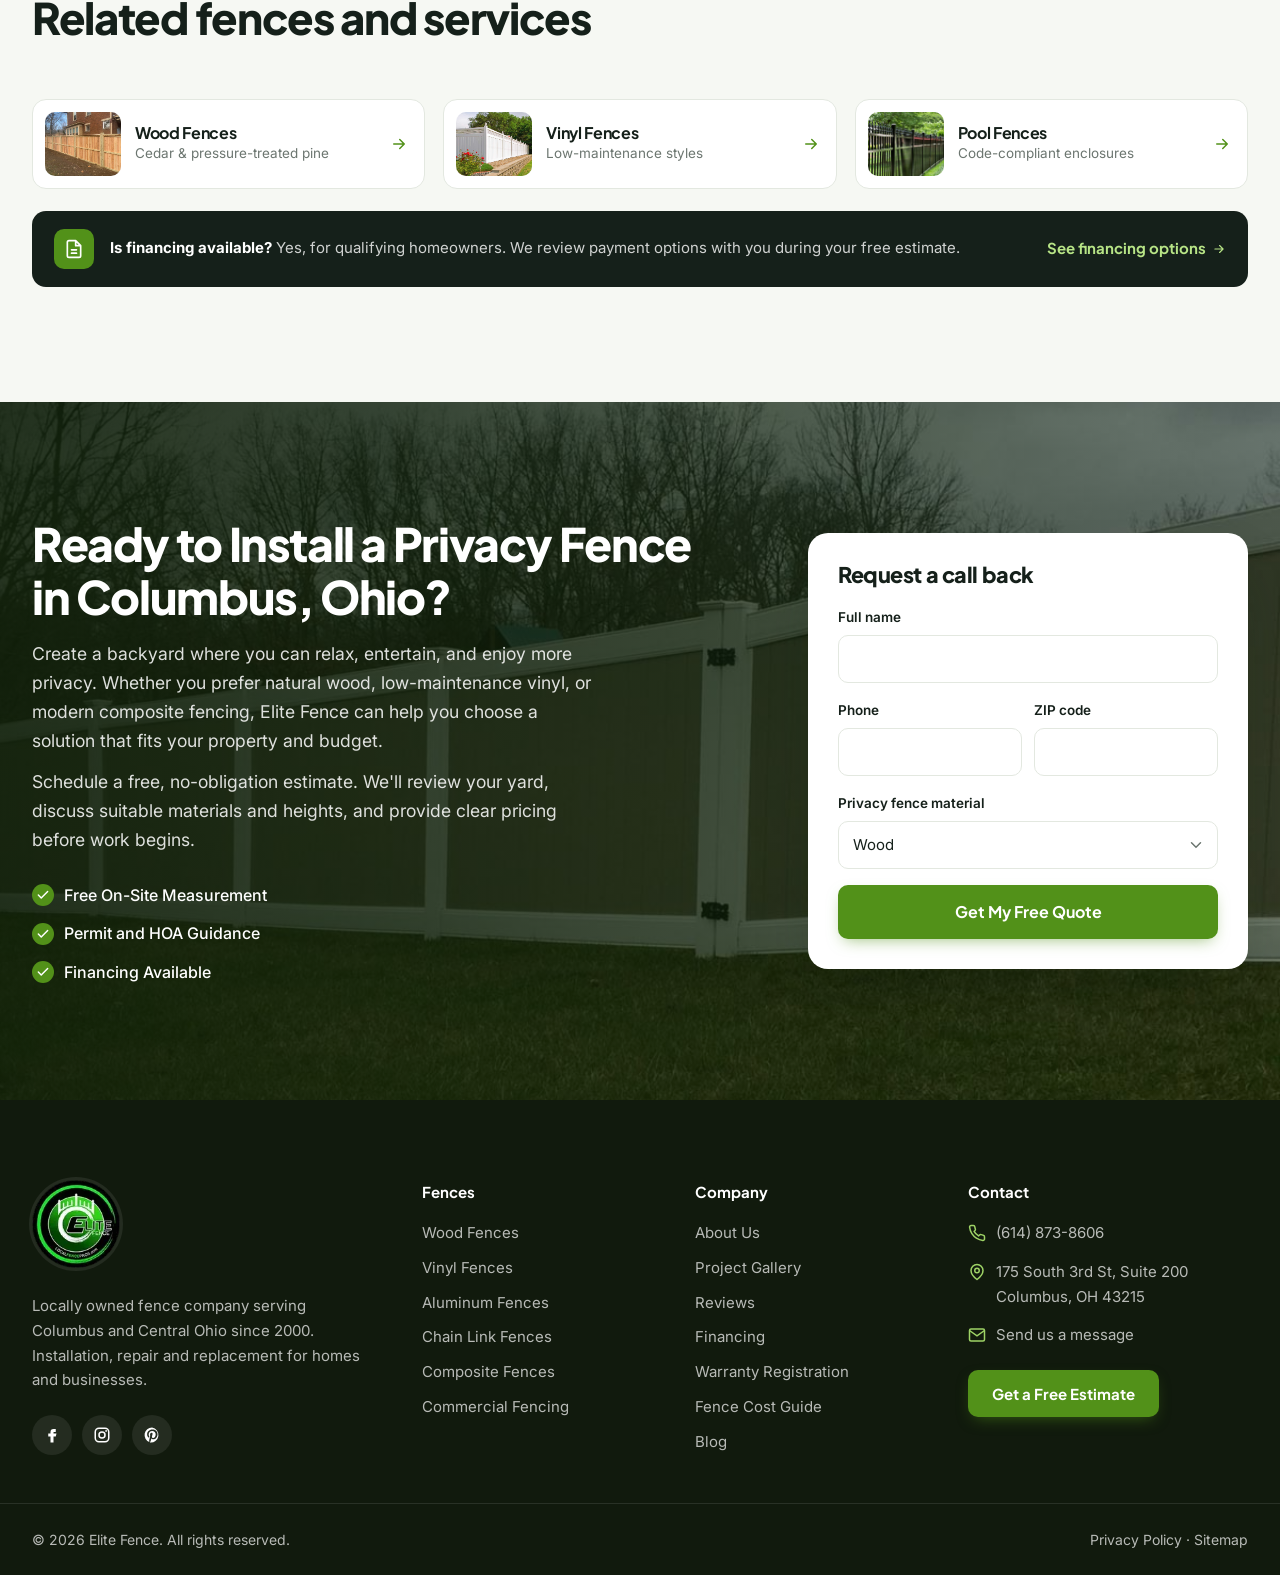
==== commit bf713d10: "website content update" ====
--- a/privacy-fence-columbus-ohio.html
+++ b/privacy-fence-columbus-ohio.html
@@ -99,55 +99,55 @@
           "name": "How tall can a privacy fence be in Columbus?",
           "acceptedAnswer": {
             "@type": "Answer",
-            "text": "Most residential areas allow about six feet in the backyard and about four feet in the front yard. Some neighborhoods and HOAs have different rules, so we help you confirm zoning and HOA requirements before work begins."
+            "text": "A 6-foot privacy fence is a common backyard option in Columbus and generally doesn't require a building permit. Fences taller than 6 feet require permits and may have additional setback requirements. Front-yard and corner-lot restrictions can also apply."
           }
         },
         {
           "@type": "Question",
-          "name": "What is the most low-maintenance privacy fence?",
+          "name": "How much does privacy fence installation cost?",
           "acceptedAnswer": {
             "@type": "Answer",
-            "text": "Vinyl and composite. Both resist fading, moisture and wear without staining or sealing. Vinyl just needs an occasional rinse, and composite gives you a wood look without the upkeep."
+            "text": "Pricing depends on material, height, linear footage, gates, and site conditions. Wood typically has a lower initial cost, while vinyl and composite may require less ongoing upkeep. Elite Fence provides free on-site estimates."
           }
         },
         {
           "@type": "Question",
-          "name": "Does a privacy fence reduce noise?",
+          "name": "Which material requires the least maintenance?",
           "acceptedAnswer": {
             "@type": "Answer",
-            "text": "Yes, somewhat. A solid, full-height fence with no gaps softens traffic and neighborhood noise, especially at 6 to 8 ft. It won't soundproof a yard, but most homeowners notice a calmer backyard."
+            "text": "Vinyl and composite are popular low-maintenance choices because they don't need routine staining. Occasional washing helps preserve their appearance, while wood generally requires periodic sealing or refinishing."
           }
         },
         {
           "@type": "Question",
-          "name": "Will there be gaps between the boards?",
+          "name": "Does a privacy fence help reduce road noise?",
           "acceptedAnswer": {
             "@type": "Answer",
-            "text": "Natural wood shrinks as it dries, which can open small gaps. Board-on-board and shadowbox styles overlap the boards to prevent this, and vinyl and composite panels stay gap-free."
+            "text": "A solid privacy fence may reduce some sound, depending on its height, material, construction, and distance from the noise source. However, standard privacy fencing primarily provides visual screening and isn't guaranteed to significantly reduce traffic noise."
           }
         },
         {
           "@type": "Question",
-          "name": "Which side of the fence faces my neighbor?",
+          "name": "Will there be gaps between privacy fence boards?",
           "acceptedAnswer": {
             "@type": "Answer",
-            "text": "The finished side typically faces outward toward neighbors and the street, and many cities and HOAs require it. If you want both sides to look finished, shadowbox and board-on-board styles are great options."
+            "text": "The amount of visible spacing depends on the fence style and material. Solid-panel vinyl and overlapping board-on-board designs can provide greater visual coverage, while shadowbox and semi-privacy fences intentionally allow some openings."
           }
         },
         {
           "@type": "Question",
-          "name": "Can you install a privacy fence on a sloped yard?",
+          "name": "How do I choose a privacy fence company in Columbus?",
           "acceptedAnswer": {
             "@type": "Answer",
-            "text": "Yes. Depending on the grade and material, we either step the panels down the slope or rack them to follow the ground, keeping the fence line clean and the bottom gap small."
+            "text": "Choose an experienced privacy fence company with quality materials, positive customer reviews, and proven installation work. Ask about local height restrictions, HOA requirements, written pricing, and warranty protection. Elite Fence offers a 5-year transferable warranty for added peace of mind."
           }
         },
         {
           "@type": "Question",
-          "name": "Can a new fence match my existing fence or gate?",
+          "name": "Can you install a privacy fence on a sloped yard in Columbus, Ohio?",
           "acceptedAnswer": {
             "@type": "Answer",
-            "text": "Yes. We can extend an existing fence, replace sections or fully redo it so the new work blends with your current boundary."
+            "text": "Yes. Privacy fences can be installed on many sloped properties using stepped or racked designs. Elite Fence evaluates the yard's grade and recommends an installation method suited to the fence material and property layout."
           }
         },
         {
@@ -155,15 +155,15 @@
           "name": "How long does privacy fence installation take?",
           "acceptedAnswer": {
             "@type": "Answer",
-            "text": "Usually two to five days once materials arrive and weather allows. Fence size, terrain and old fence removal can change the timeline, and you'll get a schedule before we start."
+            "text": "Many residential privacy fence installations take approximately two to five working days. The final timeline depends on the fence size, material, weather, site preparation, and any required approvals."
           }
         },
         {
           "@type": "Question",
-          "name": "Is financing available?",
+          "name": "Can a new privacy fence match my existing fence or gate?",
           "acceptedAnswer": {
             "@type": "Answer",
-            "text": "Yes, for qualifying homeowners and commercial clients. We review payment options with you during your free estimate."
+            "text": "In many cases, a new fence can be designed to complement existing fencing or gates. Matching depends on the material, style, color, dimensions, and product availability."
           }
         }
       ]
@@ -207,7 +207,7 @@
   <div class="container topbar__inner">
     <!-- <p class="topbar__item"><svg class="ico"><use href="#i-shield"/></svg> Licensed, Bonded &amp; Insured</p> -->
     <!-- <p class="topbar__item"></p> -->
-    <p class="topbar__item"><svg class="ico"><use href="#i-pin"/></svg> Serving Columbus since 2000</p>
+    <p class="topbar__item"><svg class="ico"><use href="#i-pin"/></svg> Serving Columbus &amp; Central Ohio since 2000</p>
     <!-- <a class="topbar__item topbar__phone" href="tel:+16148738606"><svg class="ico"><use href="#i-phone"/></svg> (614) 873-8606</a> -->
   </div>
 </div>
@@ -246,7 +246,7 @@
         <li class="nav__item"><a class="nav__link" href="#projects">Projects</a></li>
         <li class="nav__item"><a class="nav__link" href="#reviews">Reviews</a></li>
         <li class="nav__item"><a class="nav__link" href="index.html#financing">Financing</a></li>
-        <li class="nav__item"><a class="nav__link" href="#areas">Service Areas</a></li>
+        <li class="nav__item"><a class="nav__link" href="#faq">FAQ</a></li>
         <li class="nav__item"><a class="nav__link" href="/about-us">About</a></li>
       </ul>
     </nav>
@@ -289,15 +289,17 @@
           </ol>
         </nav>
 
-        <h1 class="hero__title hero__title--service" id="hero-title">Privacy Fence Installation in Columbus,&nbsp;OH</h1>
-
-        <p class="hero__lead">Block the view, the noise and the neighbors with a 6 ft privacy fence built for Ohio wind and winters. Elite Fence installs wood, vinyl and composite privacy fences across Columbus, set deep and built to stay straight.</p>
+        <h1 class="hero__title hero__title--service" id="hero-title">Privacy Fence in Columbus, Ohio for a More Private Backyard</h1>
+        <p class="hero__tagline">More Privacy. Better Security. A Backyard That's Yours.</p>
+
+        <p class="hero__lead">Elite Fence is an experienced privacy fence company in Columbus, Ohio, installing wood, vinyl, and composite fencing for homeowners. Since 2000, we have helped families create comfortable outdoor spaces with solid panels, secure gates, and designs suited to their properties.</p>
+        <p class="hero__lead hero__lead--more">Whether you want to screen nearby homes, protect pets, or enjoy your backyard without unwanted views, we'll help you choose the right style, material, and height.</p>
 
         <ul class="hero__checks">
-          <li><svg class="ico"><use href="#i-check"/></svg> 6 ft &amp; 8 ft privacy options</li>
-          <li><svg class="ico"><use href="#i-check"/></svg> Permit &amp; HOA guidance</li>
-          <li><svg class="ico"><use href="#i-check"/></svg> Old fence removal included</li>
-          <li><svg class="ico"><use href="#i-check"/></svg> Most installs in 2–5 days</li>
+          <li><svg class="ico"><use href="#i-check"/></svg> 6 ft and 8 ft Privacy Fence Options</li>
+          <li><svg class="ico"><use href="#i-check"/></svg> Permit and HOA Guidance</li>
+          <li><svg class="ico"><use href="#i-check"/></svg> Old Fence Removal Included</li>
+          <li><svg class="ico"><use href="#i-check"/></svg> Most Installations in 2–5 Days</li>
         </ul>
 
         <div class="hero__ctas">
@@ -320,10 +322,10 @@
           <div class="quote__head">
             <div class="quote__intro">
               <span class="quote__badge"><svg class="ico"><use href="#i-file"/></svg> Free estimate form</span>
-              <h2 class="quote__title">Your free privacy quote</h2>
+              <h2 class="quote__title">Get Your Free Installation Quote</h2>
               <div class="quote__subrow">
                 <svg class="quote__swoosh" viewBox="0 0 120 16" aria-hidden="true"><path d="M3 12 C 30 3, 70 1, 117 6 C 80 5, 40 8, 6 15 Z"/></svg>
-                <p class="quote__sub">Takes about a minute. No obligation.</p>
+                <p class="quote__sub">Planning to install or replace a privacy fence? Tell us about your backyard, preferred material, and project needs. Our team will help you explore suitable options and provide a clear estimate.</p>
               </div>
             </div>
             <ol class="quote__steps" aria-label="Form progress">
@@ -469,14 +471,17 @@
         <img class="benefits__img benefits__img--inset" src="assets/img/comp/mills-composite-fence-columbus-ohio-fence-company-090925-01.jpg" alt="Composite shadowbox privacy fence enclosing a green lawn" width="800" height="600" loading="lazy" />
       </div>
       <div class="benefits__content">
-        <h2 class="section__title" id="benefits-title">Privacy fences in Columbus, Ohio</h2>
-        <p class="section__lead">Privacy fence installation is the most requested job we do in Columbus. Homeowners on busy roads, families with close neighbors or a new pool, and anyone with a dog that barks at passersby all want the same thing: a full-height, no-gap fence that turns the backyard into a private room.</p>
+        <h2 class="section__title" id="benefits-title">Privacy Fences in Columbus, Ohio</h2>
+        <p class="section__tagline">More Privacy, Comfort, and Security for Your Backyard</p>
+        <p class="section__lead">Your backyard should feel like your own space. A professionally installed privacy fence can screen nearby homes, block unwanted views, and create a comfortable area for relaxing, entertaining, or spending time with family.</p>
+        <!-- <p class="section__lead">Elite Fence offers solid-panel, board-on-board, and decorative designs in wood, vinyl, and composite materials. From busy streets to closely spaced properties, we help homeowners choose options suited to their privacy needs and outdoor spaces.</p> -->
         <ul class="benefit-list">
-          <li><span class="benefit-list__icon"><svg><use href="#i-home"/></svg></span><div><h3>Real privacy, not partial</h3><p>Relax, grill and entertain without neighbors or passing traffic looking in.</p></div></li>
-          <li><span class="benefit-list__icon"><svg><use href="#i-shield"/></svg></span><div><h3>Safe space for kids and pets</h3><p>Solid panels and secure gates keep dogs in and unwanted visitors out.</p></div></li>
-          <li><span class="benefit-list__icon"><svg><use href="#i-layers"/></svg></span><div><h3>Less noise from busy streets</h3><p>Full-height panels soften road noise and create a calmer outdoor room.</p></div></li>
-          <li><span class="benefit-list__icon"><svg><use href="#i-award"/></svg></span><div><h3>Curb appeal that lasts</h3><p>A clean, straight fence line adds definition and value to your property.</p></div></li>
+          <li><span class="benefit-list__icon"><svg><use href="#i-home"/></svg></span><div><h3>Enjoy Greater Privacy From Neighbors and Passing Traffic</h3><p>Create a more secluded backyard with full-height privacy fencing. Solid panels and closely fitted boards can screen sightlines from neighboring properties, sidewalks, and nearby roads.</p></div></li>
+          <li><span class="benefit-list__icon"><svg><use href="#i-shield"/></svg></span><div><h3>Create a Secure Backyard for Children and Pets</h3><p>Give your family a more defined outdoor space with privacy fencing and properly secured gates. We'll help you choose an appropriate fence height, panel design, and gate configuration for your needs.</p></div></li>
+          <li><span class="benefit-list__icon"><svg><use href="#i-layers"/></svg></span><div><h3>A More Comfortable Outdoor Space Near Busy Streets</h3><p>Solid privacy fencing can provide a visual barrier between your yard and nearby roads. Depending on the fence's construction and surroundings.</p></div></li>
+          <li><span class="benefit-list__icon"><svg><use href="#i-award"/></svg></span><div><h3>Improve Your Backyard's Appearance With Quality Fencing</h3><p>A carefully chosen privacy fence can complement your home, define outdoor spaces, and improve the appearance of your property. Choose from natural wood, clean vinyl finishes, or modern composite designs.</p></div></li>
         </ul>
+        <a class="btn btn--primary btn--lg benefits__cta" href="#estimate" data-focus-form>Get a Free Privacy Fence Estimate <svg class="ico"><use href="#i-arrow"/></svg></a>
       </div>
     </div>
   </section>
@@ -485,15 +490,15 @@
   <section class="section section--alt" id="styles" aria-labelledby="styles-title">
     <div class="container">
       <div class="section__head">
-        <h2 class="section__title" id="styles-title">Find your privacy fence style</h2>
-        <p class="section__lead">Each style gives a different balance of privacy, airflow and look. Select a style to see where it works best and which materials we build it in.</p>
+        <h2 class="section__title" id="styles-title">Find the Right Privacy Style for Your Backyard</h2>
+        <p class="section__lead">Every backyard has different privacy needs. Solid panels provide greater visual coverage, while shadowbox, lattice-top, and semi-privacy designs balance screening with airflow and appearance. Explore the options below to find a style that suits your property.</p>
       </div>
 
       <div class="style-picker">
         <div class="style-picker__list" role="tablist" aria-label="Privacy fence styles" aria-orientation="vertical">
           <button class="style-picker__opt is-active" role="tab" aria-selected="true" aria-controls="style-panel"
             data-img="assets/img/comp/mills-vinyl-fence-columbus-ohio-fence-company-03.jpg" data-alt="Brown vinyl solid-panel privacy fence"
-            data-desc="Tight, continuous panels with no gaps between boards. The most private option and the most popular choice for Columbus backyards."
+            data-desc="Solid panels provide continuous visual coverage and are ideal for homeowners wanting a more secluded backyard. Available in wood, vinyl, and composite, they work well along neighboring properties and busy streets."
             data-best="Full backyard seclusion, pools, homes on busy streets" data-level="5" data-level-text="Full privacy"
             data-mats="Vinyl, Wood, Composite">
             <span class="style-picker__name">Solid Panel</span>
@@ -501,7 +506,7 @@
           </button>
           <button class="style-picker__opt" role="tab" aria-selected="false" aria-controls="style-panel" tabindex="-1"
             data-img="assets/img/comp/mills-composite-fence-columbus-ohio-fence-company-090925-01.jpg" data-alt="Composite shadowbox fence with alternating boards"
-            data-desc="Boards alternate on each side of the rail, so the fence looks finished from both sides. Air moves through while straight-on views stay blocked."
+            data-desc="Alternating boards create an attractive appearance on both sides while allowing some airflow. This style is ideal for shared boundaries where full visual screening isn't essential."
             data-best="Shared property lines, windy lots, good-neighbor installs" data-level="4" data-level-text="Near-full privacy"
             data-mats="Wood, Composite">
             <span class="style-picker__name">Shadowbox</span>
@@ -509,7 +514,7 @@
           </button>
           <button class="style-picker__opt" role="tab" aria-selected="false" aria-controls="style-panel" tabindex="-1"
             data-img="assets/img/comp/mills-wood-fence-columbus-ohio-fence-company-03.jpg" data-alt="Cedar privacy fence finished with a lattice topper"
-            data-desc="A solid privacy fence finished with a decorative lattice band on top. Adds a custom, softer look and a little extra height."
+            data-desc="A solid lower section provides privacy, while decorative lattice adds character and an open finish. This design works particularly well in traditional backyard settings."
             data-best="Garden borders, patios, homeowners who want a custom touch" data-level="4" data-level-text="High privacy"
             data-mats="Wood, Vinyl">
             <span class="style-picker__name">Lattice Top</span>
@@ -517,7 +522,7 @@
           </button>
           <button class="style-picker__opt" role="tab" aria-selected="false" aria-controls="style-panel" tabindex="-1"
             data-img="assets/img/comp/mills-wood-fence-columbus-ohio-fence-company-15.jpg" data-alt="New wood privacy fence across a row of backyards"
-            data-desc="Overlapping boards cover the small gaps that open up as natural wood shrinks over time, so privacy holds up for years."
+            data-desc="Overlapping vertical boards help maintain visual coverage as wood naturally expands and contracts. This is a practical choice for traditional cedar privacy designs."
             data-best="Wood fences where long-term privacy matters" data-level="5" data-level-text="Full privacy"
             data-mats="Wood">
             <span class="style-picker__name">Board-on-Board</span>
@@ -525,7 +530,7 @@
           </button>
           <button class="style-picker__opt" role="tab" aria-selected="false" aria-controls="style-panel" tabindex="-1"
             data-img="assets/img/comp/mills-vinyl-fence-columbus-ohio-fence-company-18.jpg" data-alt="White semi-privacy vinyl fence"
-            data-desc="Narrow, even gaps between pickets let light and breeze through while still screening most of the view. Lighter and more open."
+            data-desc="Spaced panels provide partial screening while allowing more light and airflow. This option works well for patios, decorative boundaries, and less enclosed outdoor spaces."
             data-best="Pool areas, smaller yards, HOAs that limit solid fences" data-level="3" data-level-text="Partial privacy"
             data-mats="Vinyl, Wood">
             <span class="style-picker__name">Semi-Privacy</span>
@@ -539,7 +544,7 @@
           </div>
           <div class="style-picker__info">
             <h3 class="style-picker__title js-style-name">Solid Panel</h3>
-            <p class="js-style-desc">Tight, continuous panels with no gaps between boards. The most private option and the most popular choice for Columbus backyards.</p>
+            <p class="js-style-desc">Solid panels provide continuous visual coverage and are ideal for homeowners wanting a more secluded backyard. Available in wood, vinyl, and composite, they work well along neighboring properties and busy streets.</p>
             <dl class="style-picker__specs">
               <div><dt>Privacy level</dt><dd><span class="meter js-style-level" data-level="5"><i></i><i></i><i></i><i></i><i></i></span> <span class="js-style-level-text">Full privacy</span></dd></div>
               <div><dt>Best for</dt><dd class="js-style-best">Full backyard seclusion, pools, homes on busy streets</dd></div>
@@ -557,8 +562,8 @@
     <div class="container compare" data-highlight="">
       <div class="section__head section__head--split">
         <div>
-          <h2 class="section__title" id="compare-title">Wood, vinyl or composite?</h2>
-          <p class="section__lead">All three make excellent privacy fences. Tell us what matters most and we'll point you to the best fit.</p>
+          <h2 class="section__title" id="compare-title">Wood, Vinyl or Composite, Which Material Is Right for You?</h2>
+          <p class="section__lead">Wood, vinyl, and composite can all provide excellent backyard privacy. The right choice depends on your preferred appearance, initial budget, and how much maintenance you're comfortable with over time. Here's how the three materials compare.</p>
         </div>
       </div>
 
@@ -583,12 +588,12 @@
             </tr>
           </thead>
           <tbody>
-            <tr><th scope="row">Look</th><td data-mat="wood">Warm, natural grain</td><td data-mat="vinyl">Clean, uniform finish</td><td data-mat="composite">Rich wood look</td></tr>
-            <tr><th scope="row">Upfront cost</th><td data-mat="wood"><span class="price-tier">$<i>$$</i></span> Lowest</td><td data-mat="vinyl"><span class="price-tier">$$<i>$</i></span> Moderate</td><td data-mat="composite"><span class="price-tier">$$$</span> Premium</td></tr>
-            <tr><th scope="row">Upkeep</th><td data-mat="wood">Stain or seal every few years</td><td data-mat="vinyl">Occasional rinse</td><td data-mat="composite">Occasional wash, no staining</td></tr>
-            <tr><th scope="row">Ohio weather</th><td data-mat="wood">Holds up well when sealed</td><td data-mat="vinyl">Won't rot, peel or crack</td><td data-mat="composite">Resists rot, moisture &amp; insects</td></tr>
-            <tr><th scope="row">What we install</th><td data-mat="wood">Cedar, Western Red Cedar, Pressure-Treated Pine</td><td data-mat="vinyl">Bufftech, Catalyst</td><td data-mat="composite">Wood-alternative composite panels</td></tr>
-            <tr><th scope="row">Best for</th><td data-mat="wood">Budget-friendly, classic style</td><td data-mat="vinyl">Busy families, pools</td><td data-mat="composite">Long-term value</td></tr>
+            <tr><th scope="row">Appearance</th><td data-mat="wood">Natural wood grain</td><td data-mat="vinyl">Clean, consistent finish</td><td data-mat="composite">Contemporary wood-like appearance</td></tr>
+            <tr><th scope="row">Initial cost</th><td data-mat="wood"><span class="price-tier">$<i>$$</i></span> Generally lower</td><td data-mat="vinyl"><span class="price-tier">$$<i>$</i></span> Typically moderate</td><td data-mat="composite"><span class="price-tier">$$$</span> Typically premium</td></tr>
+            <tr><th scope="row">Maintenance</th><td data-mat="wood">Periodic staining or sealing</td><td data-mat="vinyl">Occasional washing</td><td data-mat="composite">Routine cleaning</td></tr>
+            <tr><th scope="row">Privacy</th><td data-mat="wood">Solid and overlapping designs</td><td data-mat="vinyl">Solid and interlocking panels</td><td data-mat="composite">Solid panel options</td></tr>
+            <tr><th scope="row">Ohio weather</th><td data-mat="wood">Performs well with proper care</td><td data-mat="vinyl">Resistant to rot and moisture</td><td data-mat="composite">Resistant to many common wood deterioration issues</td></tr>
+            <tr><th scope="row">Best for</th><td data-mat="wood">Natural appearance and customization</td><td data-mat="vinyl">Low-maintenance backyard privacy</td><td data-mat="composite">Modern appearance and reduced upkeep</td></tr>
           </tbody>
           <tfoot>
             <tr>
@@ -615,8 +620,8 @@
   <section class="section section--alt" id="height" aria-labelledby="height-title">
     <div class="container height-guide" data-ft="6">
       <div class="height-guide__content">
-        <h2 class="section__title" id="height-title">Privacy fence height, permits and HOA rules in Columbus</h2>
-        <p class="section__lead">Height decides how much privacy you actually get. Compare the common options against an average adult's eye level.</p>
+        <h2 class="section__title" id="height-title">Privacy Fence Height, Permits and HOA Rules in Columbus</h2>
+        <p class="section__lead">In Columbus, Ohio, 6-foot privacy fences are a popular choice for residential backyards, while 4-foot decorative fences are often preferred for front yards. </p>
 
         <div class="height-guide__btns" role="group" aria-label="Fence height">
           <button class="height-guide__btn" data-ft="4" aria-pressed="false">4 ft</button>
@@ -626,20 +631,20 @@
 
         <div class="height-guide__notes" aria-live="polite">
           <div class="height-guide__note" data-ft="4" hidden>
-            <h3>4 ft: front-yard friendly</h3>
-            <p>Defines your yard and keeps small pets in, but most adults can see right over it. Around four feet is the typical front-yard limit in many Central Ohio neighborhoods.</p>
+            <h3>4-Foot Fences for Front Yards</h3>
+            <p>A 4-foot design can define your front yard while maintaining an open appearance. Columbus regulates front-yard placement, height, and visibility, especially near driveways and intersections. Confirm the permitted design before installation.</p>
           </div>
           <div class="height-guide__note" data-ft="6">
-            <h3>6 ft: the backyard standard</h3>
-            <p>Sits above eye level for most adults, so neighbors and passersby can't see in. Six feet is the most common backyard height allowed in Columbus-area residential zones.</p>
+            <h3>6-Foot Privacy Fences for Backyards</h3>
+            <p>Six feet is a common residential backyard height in Columbus. It provides effective screening from neighboring properties and generally does not require a building permit within city limits, although zoning restrictions still apply.</p>
           </div>
           <div class="height-guide__note" data-ft="8" hidden>
-            <h3>8 ft: maximum seclusion</h3>
-            <p>Ideal beside busy roads, elevated decks or two-story neighbors. Only allowed in some zones or with approval, so we confirm your city code and HOA rules before quoting.</p>
+            <h3>8-Foot Fences for Additional Privacy</h3>
+            <p>An 8-foot design provides additional screening where permitted. In Columbus, fences exceeding 6 feet require a building permit and are subject to additional structural and setback requirements.</p>
           </div>
         </div>
 
-        <p class="height-guide__fine"><svg class="ico"><use href="#i-file"/></svg> Most Columbus-area fences need a permit, and many neighborhoods need HOA approval. We confirm your local rules and handle the paperwork before any work begins.</p>
+        <p class="height-guide__fine"><svg class="ico"><use href="#i-file"/></svg> HOA-governed properties and historic districts may need extra approvals. We help you confirm the requirements for your property before installation.</p>
       </div>
 
       <figure class="height-guide__figure" aria-hidden="true">
@@ -692,8 +697,9 @@
   <section class="section section--dark" id="weather" aria-labelledby="weather-title">
     <div class="container weather" data-active="1">
       <div class="weather__content">
-        <h2 class="section__title" id="weather-title">Built for wind and <span class="nowrap">freeze–thaw</span></h2>
-        <p class="section__lead">A 6 ft privacy fence catches wind like a sail, and Columbus winters try to push posts out of the ground. The part you can't see is what keeps your fence straight, so we build it to handle both.</p>
+        <h2 class="section__title" id="weather-title">Built to Handle Ohio's Changing Weather</h2>
+        <p class="section__lead">A full-height privacy fence faces wind pressure, changing temperatures, and seasonal ground movement. Proper post depth, suitable foundations, and appropriate panel construction all matter.</p>
+        <p class="section__lead">Elite Fence considers soil conditions, drainage, wind exposure, and yard slope when planning each installation.</p>
         <ol class="weather__points">
           <li><button type="button" class="weather__point is-active" data-pt="1" aria-pressed="true"><span class="weather__num">1</span><span><strong>Posts set below the frost line</strong>Footings go deeper than the ground freezes, so freeze–thaw cycles can't heave posts out of line.</span></button></li>
           <li><button type="button" class="weather__point" data-pt="2" aria-pressed="false"><span class="weather__num">2</span><span><strong>Concrete footings</strong>Every post is set in concrete for a solid base in Central Ohio's heavy clay soil.</span></button></li>
@@ -769,27 +775,28 @@
   <section class="section" id="cost" aria-labelledby="cost-title">
     <div class="container cost-section">
       <div class="cost__content">
-        <h2 class="section__title" id="cost-title">How much does a privacy fence cost in Columbus?</h2>
-        <p class="section__lead">Every yard is different, so we price every project on site. These are the factors that shape your quote.</p>
+        <h2 class="section__title" id="cost-title">How Much Does Privacy Fence Installation Cost in Columbus, Ohio?</h2>
+        <p class="section__lead">Privacy fence installation costs vary depending on the material, height, total length, gates, and property conditions. In Columbus, wood generally offers a lower upfront cost, while vinyl and composite provide lower-maintenance alternatives.</p>
+        <!-- <p class="section__lead">At Elite Fence, we provide property-specific estimates so you can compare suitable fencing options and understand the cost before work begins.</p> -->
         <div class="factors">
-          <div class="factor"><span class="factor__num">01</span><h3>Total length</h3><p>Measured in linear feet around the area you want enclosed.</p></div>
-          <div class="factor"><span class="factor__num">02</span><h3>Material &amp; style</h3><p>Wood, vinyl or composite, plus the privacy style you choose.</p></div>
-          <div class="factor"><span class="factor__num">03</span><h3>Height</h3><p>8 ft fences use taller posts and more material than 6 ft.</p></div>
-          <div class="factor"><span class="factor__num">04</span><h3>Gates &amp; hardware</h3><p>Walk gates, double drive gates and self-closing latches.</p></div>
-          <div class="factor"><span class="factor__num">05</span><h3>Slope &amp; terrain</h3><p>Grade changes, tree roots and drainage affect the layout.</p></div>
-          <div class="factor"><span class="factor__num">06</span><h3>Old fence removal</h3><p>Tear-out and haul-away are already included in your quote.</p></div>
+          <div class="factor"><span class="factor__num">01</span><h3>Fence Length</h3><p>The total linear footage affects material quantities and installation labor. A larger backyard or full property enclosure generally requires more fencing.</p></div>
+          <div class="factor"><span class="factor__num">02</span><h3>Privacy Fence Material and Design</h3><p>Wood, vinyl, and composite have different material costs. Solid panels, decorative tops, and other custom designs can also influence pricing.</p></div>
+          <div class="factor"><span class="factor__num">03</span><h3>Fence Height</h3><p>A taller fence generally requires more material and additional structural considerations. The chosen height must also comply with applicable local requirements.</p></div>
+          <div class="factor"><span class="factor__num">04</span><h3>Gates and Hardware</h3><p>Walk-through gates, double gates, specialty latches, and additional access points can affect the total installation cost.</p></div>
+          <div class="factor"><span class="factor__num">05</span><h3>Property Slope and Ground Conditions</h3><p>Uneven terrain, tree roots, limited access, and drainage considerations may require additional planning and installation work.</p></div>
+          <div class="factor"><span class="factor__num">06</span><h3>Existing Fence Removal</h3><p>If you're replacing an old privacy fence, removal and disposal need to be considered. Elite Fence includes applicable removal work in its project estimates.</p></div>
         </div>
       </div>
       <aside class="cost__card">
-        <h3>Get exact pricing in one visit</h3>
-        <p>We'll measure your yard, walk you through options and give you a clear, written quote. No pressure and no hidden fees.</p>
+        <h3>Get a Free, Accurate Privacy Fence Estimate</h3>
+        <p>Every property is different. Our team will measure your yard, discuss your preferred materials and design, and provide a clear written estimate based on your project.</p>
         <ul class="cost__list">
-          <li><svg class="ico"><use href="#i-check"/></svg> Free on-site measurement</li>
-          <li><svg class="ico"><use href="#i-check"/></svg> Upfront, written pricing</li>
-          <li><svg class="ico"><use href="#i-check"/></svg> Financing for qualified buyers</li>
+          <li><svg class="ico"><use href="#i-check"/></svg> Free On-Site Measurement</li>
+          <li><svg class="ico"><use href="#i-check"/></svg> Upfront Written Pricing</li>
+          <li><svg class="ico"><use href="#i-check"/></svg> Financing for Qualified Buyers</li>
         </ul>
-        <a class="btn btn--primary btn--block" href="#estimate" data-focus-form>Get my free quote</a>
-        <a class="btn btn--text btn--block" href="/fence-cost-columbus-ohio">Read our fence cost guide</a>
+        <a class="btn btn--primary btn--block" href="#estimate" data-focus-form>Get My Free Quote</a>
+        <a class="btn btn--text btn--block" href="/fence-cost-columbus-ohio">Read Our Fence Cost Guide</a>
       </aside>
     </div>
   </section>
@@ -798,15 +805,18 @@
   <section class="section section--alt" id="process" aria-labelledby="process-title">
     <div class="container">
       <div class="section__head section__head--center">
-        <h2 class="section__title" id="process-title">Our privacy fence process</h2>
-        <p class="section__lead">A clear process from first visit to final walkthrough, with a timeline before we start.</p>
+        <h2 class="section__title" id="process-title">Our Privacy Fence Installation Process</h2>
+        <p class="section__lead">From your first consultation to the final walkthrough, Elite Fence makes privacy fence installation straightforward. Our team helps with material selection, layout, local requirements, and professional installation.</p>
       </div>
       <ol class="process">
-        <li class="step reveal"><span class="step__num">1</span><h3 class="step__title">Site visit &amp; quote</h3><p class="step__text">We walk your property, discuss privacy goals and provide clear pricing.</p></li>
-        <li class="step reveal"><span class="step__num">2</span><h3 class="step__title">Layout &amp; approvals</h3><p class="step__text">We confirm property lines, help with permits and HOA approval, and have utilities marked.</p></li>
-        <li class="step reveal"><span class="step__num">3</span><h3 class="step__title">Installation</h3><p class="step__text">We remove the old fence, set every post plumb and build a straight, level fence line.</p></li>
-        <li class="step reveal"><span class="step__num">4</span><h3 class="step__title">Final inspection</h3><p class="step__text">We check every panel and gate with you and register your warranty.</p></li>
+        <li class="step reveal"><span class="step__num">1</span><h3 class="step__title">Free Site Visit and Privacy Fence Estimate</h3><p class="step__text">We visit your property, discuss your privacy goals, take measurements, and explain suitable materials and styles. You'll receive an estimate based on your specific requirements.</p></li>
+        <li class="step reveal"><span class="step__num">2</span><h3 class="step__title">Fence Layout, Permits and Project Planning</h3><p class="step__text">We review the proposed fence layout, discuss property boundaries, coordinate necessary utility marking, and help address applicable permits and HOA approvals.</p></li>
+        <li class="step reveal"><span class="step__num">3</span><h3 class="step__title">Professional Privacy Fence Installation</h3><p class="step__text">Our installation crew prepares the site, sets posts, installs panels and gates, and checks alignment. We work carefully to build a durable, attractive fence.</p></li>
+        <li class="step reveal"><span class="step__num">4</span><h3 class="step__title">Final Inspection and 5-Year Warranty</h3><p class="step__text">We review the completed installation, inspect panels and gates, and explain maintenance and your 5-year transferable warranty.</p></li>
       </ol>
+      <div class="section__foot">
+        <a class="btn btn--primary btn--lg" href="#estimate" data-focus-form>Schedule Your Free Privacy Fence Estimate <svg class="ico"><use href="#i-arrow"/></svg></a>
+      </div>
     </div>
   </section>
 
@@ -815,10 +825,10 @@
     <div class="container">
       <div class="section__head section__head--split">
         <div>
-          <h2 class="section__title" id="projects-title">Recent privacy fence projects</h2>
-          <p class="section__lead">Privacy fences our crews have built for Central Ohio homeowners.</p>
-        </div>
-        <a class="btn btn--outline" href="/gallery">View full gallery <svg class="ico"><use href="#i-arrow"/></svg></a>
+          <h2 class="section__title" id="projects-title">Recent Privacy Fence Installation Projects in Columbus, Ohio</h2>
+          <p class="section__lead">Explore privacy fences installed by Elite Fence for homeowners across Columbus, Ohio. Our project gallery features wood, vinyl, and composite designs that show how different fencing styles can improve backyard privacy and appearance. Browse these completed projects to find inspiration for your own outdoor space.</p>
+        </div>
+        <a class="btn btn--outline" href="/gallery">View Full Project Gallery <svg class="ico"><use href="#i-arrow"/></svg></a>
       </div>
       <div class="gallery gallery--compact">
         <button class="gallery__item gallery__item--wide" data-cat="wood"><img src="assets/img/comp/mills-wood-fence-columbus-ohio-fence-company-15.jpg" alt="Wood privacy fence across several backyards" loading="lazy" /><span class="gallery__cap">Wood Privacy</span></button>
@@ -878,7 +888,7 @@
   <section class="section" id="faq" aria-labelledby="faq-title">
     <div class="container faq">
       <div class="faq__intro">
-        <h2 class="section__title" id="faq-title">Privacy fence FAQs</h2>
+        <h2 class="section__title" id="faq-title">Privacy Fence FAQs for Columbus Homeowners</h2>
         <p class="section__lead">Answers to the questions Columbus homeowners ask us most about privacy fences.</p>
         <div class="contact-card">
           <p class="contact-card__title">Talk to a privacy fence expert</p>
@@ -889,39 +899,39 @@
       <div class="accordion">
         <details class="acc" open>
           <summary>How tall can a privacy fence be in Columbus?</summary>
-          <p>Most residential areas allow about six feet in the backyard and about four feet in the front yard. Some neighborhoods and HOAs have different rules, so we help you confirm zoning and HOA requirements before work begins.</p>
+          <p>A 6-foot privacy fence is a common backyard option in Columbus and generally doesn't require a building permit. Fences taller than 6 feet require permits and may have additional setback requirements. Front-yard and corner-lot restrictions can also apply.</p>
         </details>
         <details class="acc">
-          <summary>What is the most low-maintenance privacy fence?</summary>
-          <p>Vinyl and composite. Both resist fading, moisture and wear without staining or sealing. Vinyl just needs an occasional rinse, and composite gives you a wood look without the upkeep.</p>
+          <summary>How much does privacy fence installation cost?</summary>
+          <p>Pricing depends on material, height, linear footage, gates, and site conditions. Wood typically has a lower initial cost, while vinyl and composite may require less ongoing upkeep. Elite Fence provides free on-site estimates.</p>
         </details>
         <details class="acc">
-          <summary>Does a privacy fence reduce noise?</summary>
-          <p>Yes, somewhat. A solid, full-height fence with no gaps softens traffic and neighborhood noise, especially at 6 to 8 ft. It won't soundproof a yard, but most homeowners notice a calmer backyard.</p>
+          <summary>Which material requires the least maintenance?</summary>
+          <p>Vinyl and composite are popular low-maintenance choices because they don't need routine staining. Occasional washing helps preserve their appearance, while wood generally requires periodic sealing or refinishing.</p>
         </details>
         <details class="acc">
-          <summary>Will there be gaps between the boards?</summary>
-          <p>Natural wood shrinks as it dries, which can open small gaps. Board-on-board and shadowbox styles overlap the boards to prevent this, and vinyl and composite panels stay gap-free.</p>
+          <summary>Does a privacy fence help reduce road noise?</summary>
+          <p>A solid privacy fence may reduce some sound, depending on its height, material, construction, and distance from the noise source. However, standard privacy fencing primarily provides visual screening and isn't guaranteed to significantly reduce traffic noise.</p>
         </details>
         <details class="acc">
-          <summary>Which side of the fence faces my neighbor?</summary>
-          <p>The finished side typically faces outward toward neighbors and the street, and many cities and HOAs require it. If you want both sides to look finished, shadowbox and board-on-board styles are great options.</p>
+          <summary>Will there be gaps between privacy fence boards?</summary>
+          <p>The amount of visible spacing depends on the fence style and material. Solid-panel vinyl and overlapping board-on-board designs can provide greater visual coverage, while shadowbox and semi-privacy fences intentionally allow some openings.</p>
         </details>
         <details class="acc">
-          <summary>Can you install a privacy fence on a sloped yard?</summary>
-          <p>Yes. Depending on the grade and material, we either step the panels down the slope or rack them to follow the ground, keeping the fence line clean and the bottom gap small.</p>
+          <summary>How do I choose a privacy fence company in Columbus?</summary>
+          <p>Choose an experienced privacy fence company with quality materials, positive customer reviews, and proven installation work. Ask about local height restrictions, HOA requirements, written pricing, and warranty protection. Elite Fence offers a 5-year transferable warranty for added peace of mind.</p>
         </details>
         <details class="acc">
-          <summary>Can a new fence match my existing fence or gate?</summary>
-          <p>Yes. We can extend an existing fence, replace sections or fully redo it so the new work blends with your current boundary.</p>
+          <summary>Can you install a privacy fence on a sloped yard in Columbus, Ohio?</summary>
+          <p>Yes. Privacy fences can be installed on many sloped properties using stepped or racked designs. Elite Fence evaluates the yard's grade and recommends an installation method suited to the fence material and property layout.</p>
         </details>
         <details class="acc">
           <summary>How long does privacy fence installation take?</summary>
-          <p>Usually two to five days once materials arrive and weather allows. Fence size, terrain and old fence removal can change the timeline, and you'll get a schedule before we start.</p>
+          <p>Many residential privacy fence installations take approximately two to five working days. The final timeline depends on the fence size, material, weather, site preparation, and any required approvals.</p>
         </details>
         <details class="acc">
-          <summary>Is financing available?</summary>
-          <p>Yes, for qualifying homeowners and commercial clients. We review payment options with you during your free estimate.</p>
+          <summary>Can a new privacy fence match my existing fence or gate?</summary>
+          <p>In many cases, a new fence can be designed to complement existing fencing or gates. Matching depends on the material, style, color, dimensions, and product availability.</p>
         </details>
       </div>
     </div>
@@ -940,7 +950,7 @@
       </div>
       <a class="fin-line" href="/financing">
         <span class="fin-line__icon" aria-hidden="true"><svg><use href="#i-file"/></svg></span>
-        <span><strong>Financing available.</strong> Spread the cost of your privacy fence into monthly payments for qualified buyers.</span>
+        <span><strong>Is financing available?</strong> Yes, for qualifying homeowners. We review payment options with you during your free estimate.</span>
         <span class="fin-line__cta">See financing options <svg class="ico ico--sm"><use href="#i-arrow"/></svg></span>
       </a>
     </div>
@@ -950,12 +960,13 @@
   <section class="cta-final cta-final--privacy" aria-labelledby="cta-title">
     <div class="container cta-final__inner">
       <div class="cta-final__content">
-        <h2 class="cta-final__title" id="cta-title">Ready for a more private backyard?</h2>
-        <p class="cta-final__text">Schedule a free, no-obligation estimate. We'll measure your yard, help you choose the right style and height, and give you clear pricing before any work begins.</p>
+        <h2 class="cta-final__title" id="cta-title">Ready to Install a Privacy Fence in Columbus, Ohio?</h2>
+        <p class="cta-final__text">Create a backyard where you can relax, entertain, and enjoy more privacy. Whether you prefer natural wood, low-maintenance vinyl, or modern composite fencing, Elite Fence can help you choose a solution that fits your property and budget.</p>
+        <p class="cta-final__text">Schedule a free, no-obligation estimate. We'll review your yard, discuss suitable materials and heights, and provide clear pricing before work begins.</p>
         <ul class="cta-final__list">
-          <li><svg class="ico"><use href="#i-check"/></svg> Free on-site measurement</li>
-          <li><svg class="ico"><use href="#i-check"/></svg> Permit &amp; HOA guidance</li>
-          <li><svg class="ico"><use href="#i-check"/></svg> Financing available</li>
+          <li><svg class="ico"><use href="#i-check"/></svg> Free On-Site Measurement</li>
+          <li><svg class="ico"><use href="#i-check"/></svg> Permit and HOA Guidance</li>
+          <li><svg class="ico"><use href="#i-check"/></svg> Financing Available</li>
         </ul>
       </div>
       <form class="mini-form" id="mini-form" novalidate>
@@ -1064,4 +1075,4 @@
 
 <script src="assets/js/main.js" defer></script>
 </body>
-</html>
+</html>
--- a/assets/css/style.css
+++ b/assets/css/style.css
@@ -710,6 +710,10 @@
 .benefits__img { border-radius: var(--radius-lg); object-fit: cover; }
 .benefits__img--main { width: 100%; aspect-ratio: 4 / 3.4; }
 .benefits__img--inset { position: absolute; right: 0; bottom: 0; width: 48%; aspect-ratio: 1; border: 6px solid #fff; box-shadow: var(--shadow); }
+.section__tagline { margin-top: 12px; font-family: var(--font-head); font-weight: 700; font-size: 1.15rem; color: var(--green-700); }
+.section__lead + .section__lead { margin-top: 12px; }
+.cta-final__text + .cta-final__text { margin-top: 12px; }
+.benefits__cta { margin-top: 30px; }
 .benefit-list { display: grid; gap: 22px; margin-top: 32px; }
 .benefit-list li { display: flex; gap: 16px; align-items: flex-start; }
 .benefit-list__icon { flex: none; width: 46px; height: 46px; border-radius: 12px; display: grid; place-items: center; background: var(--green-50); color: var(--green); }
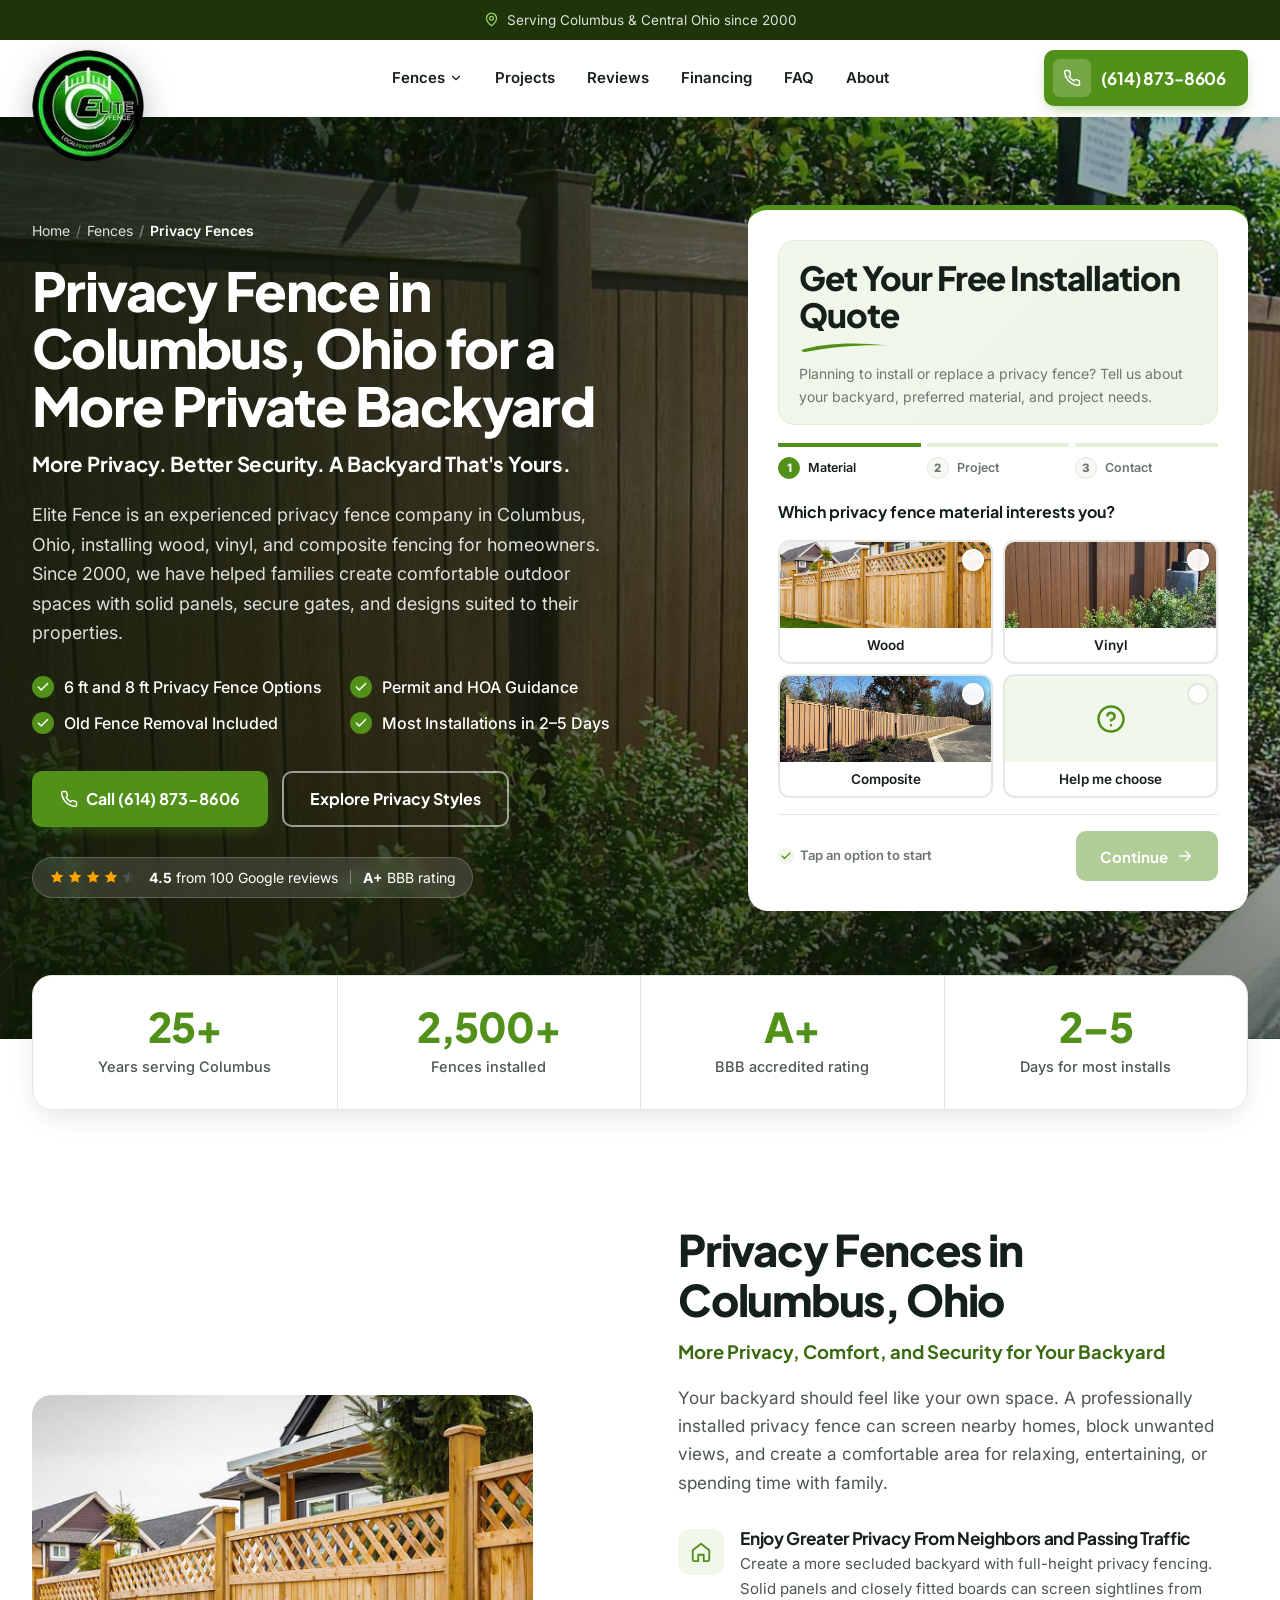
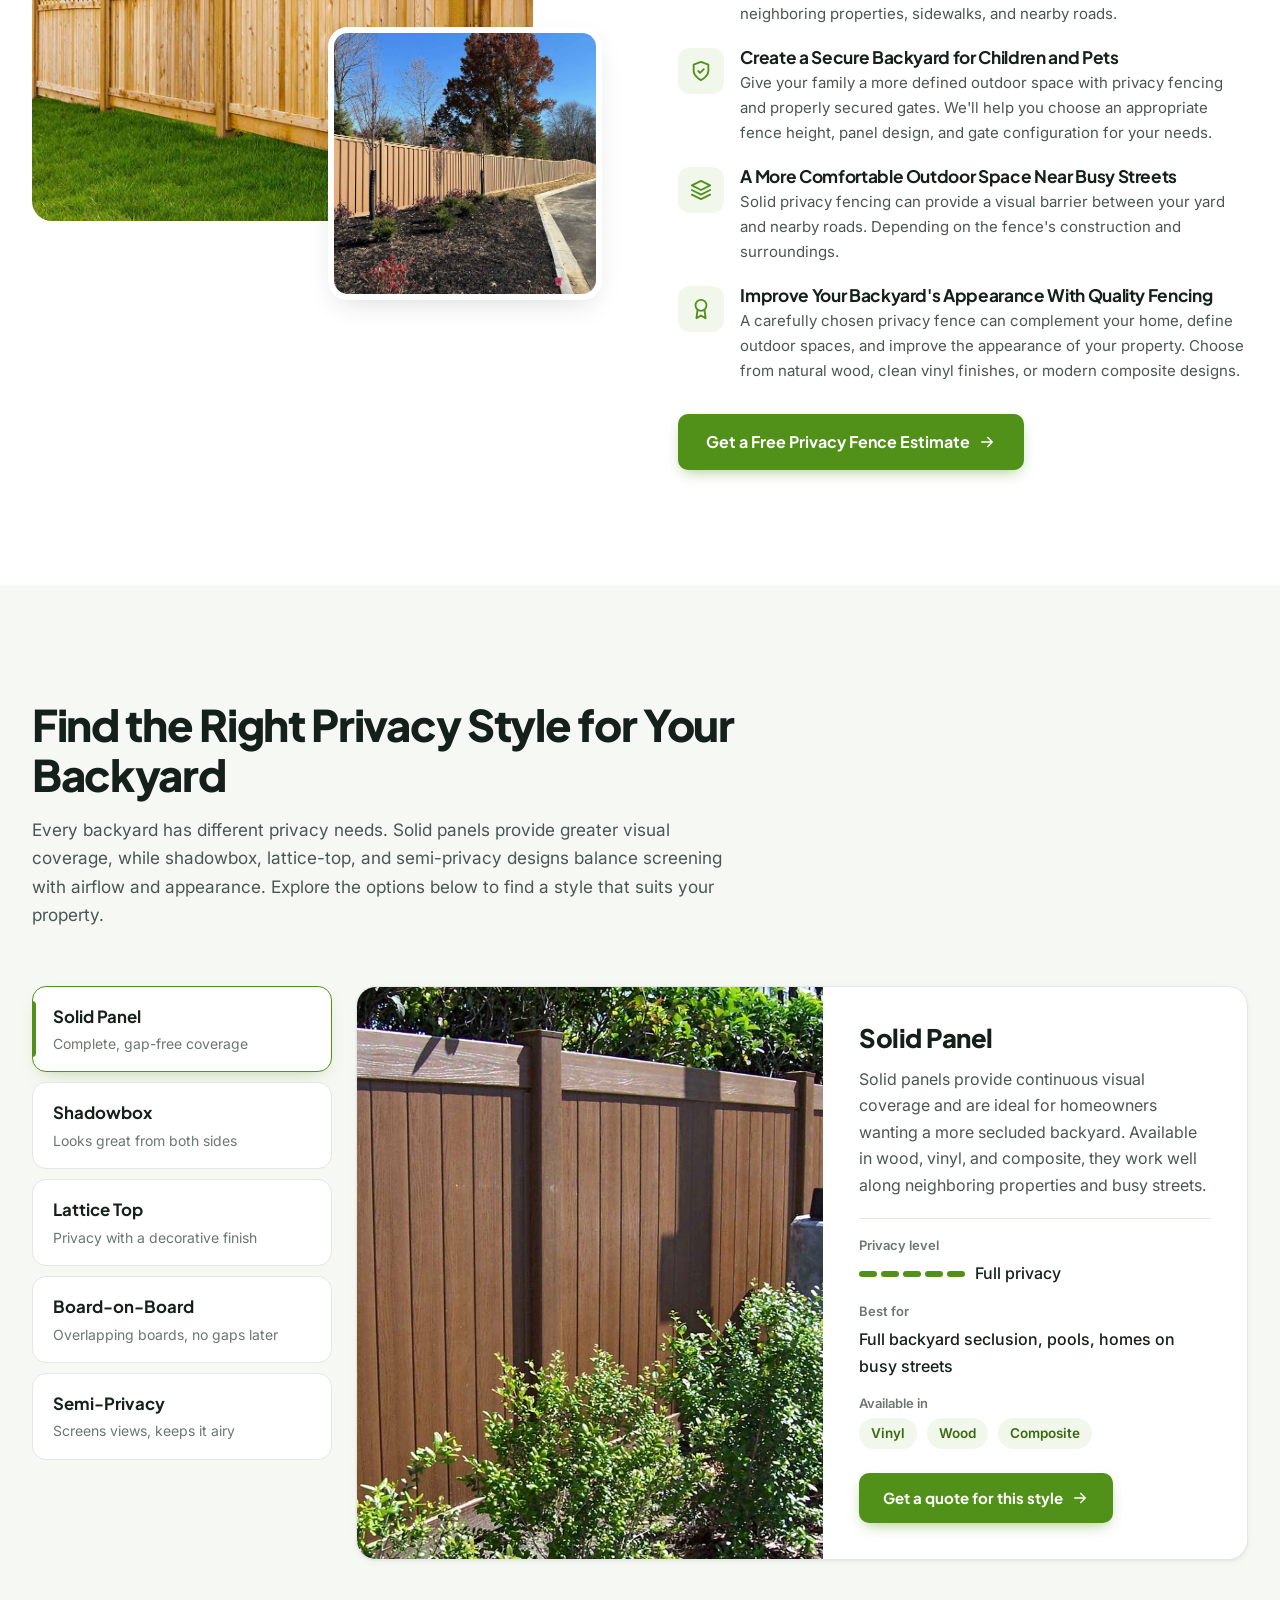
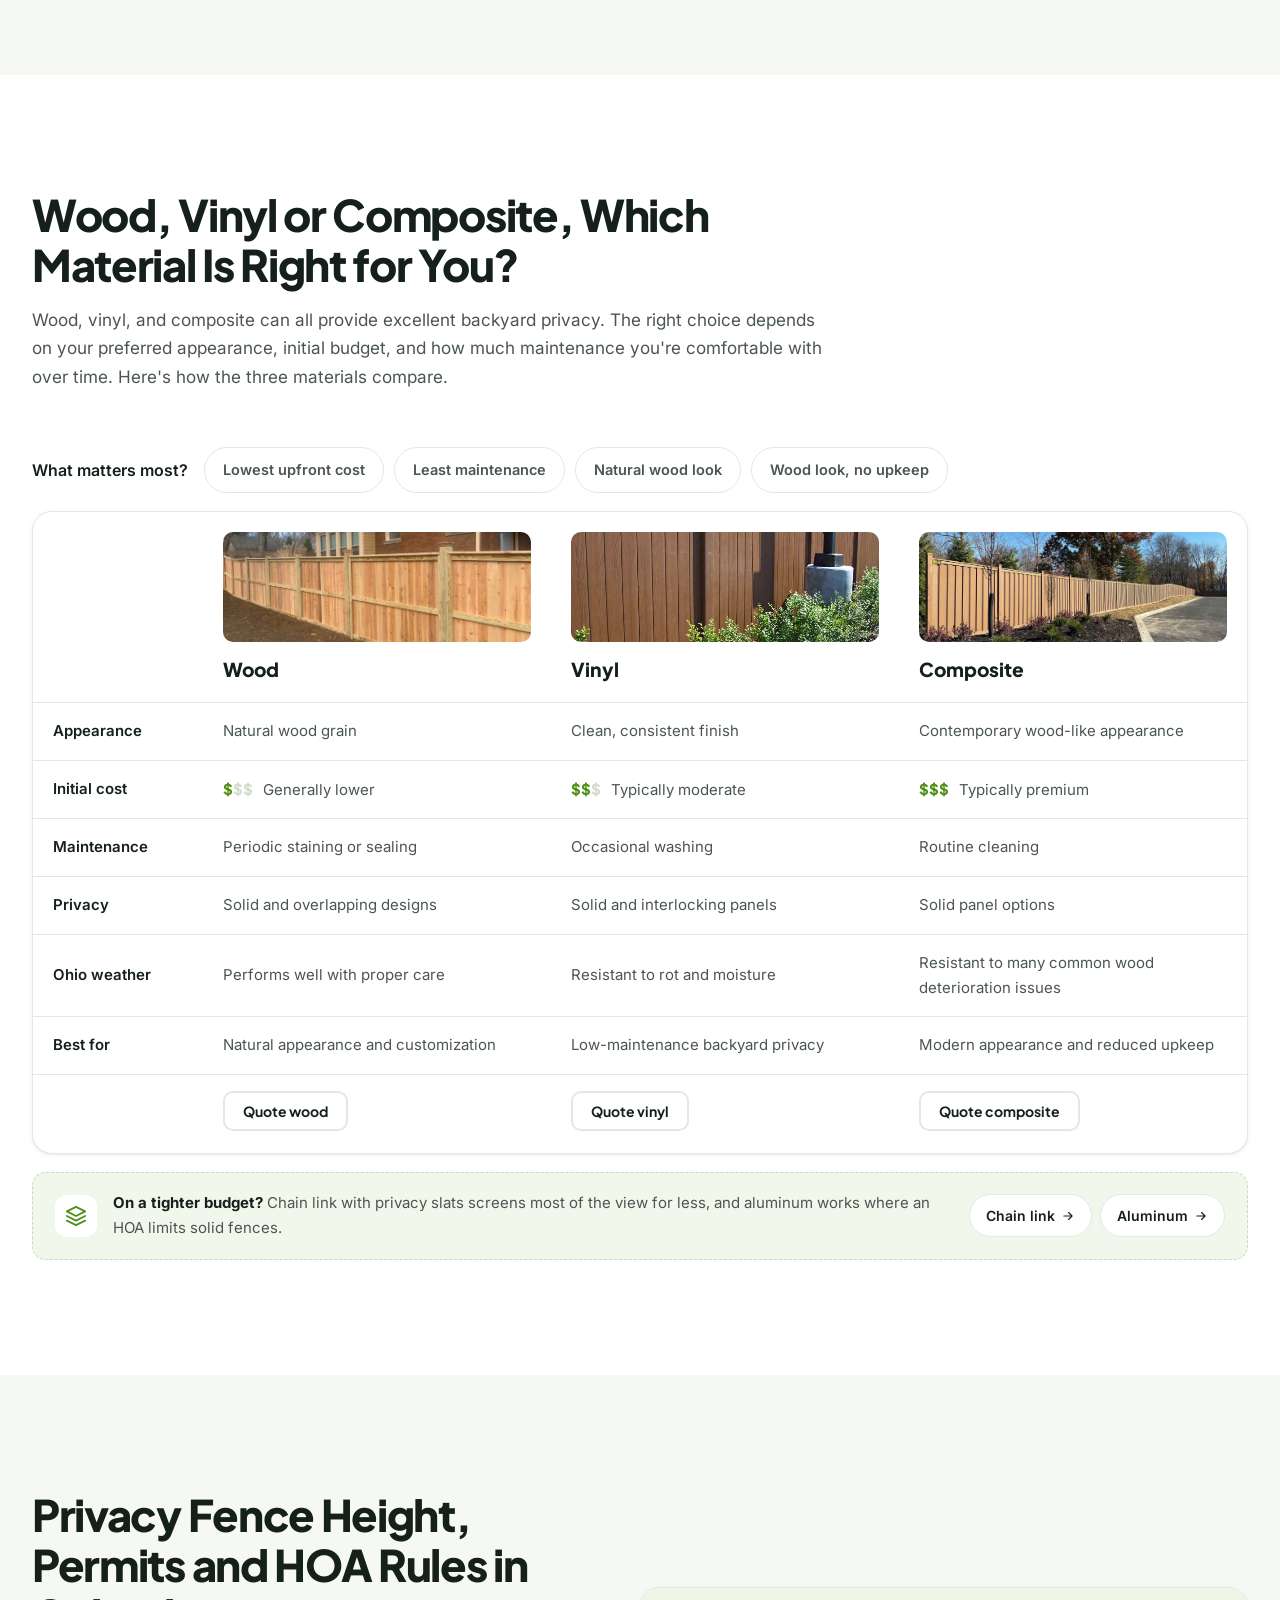
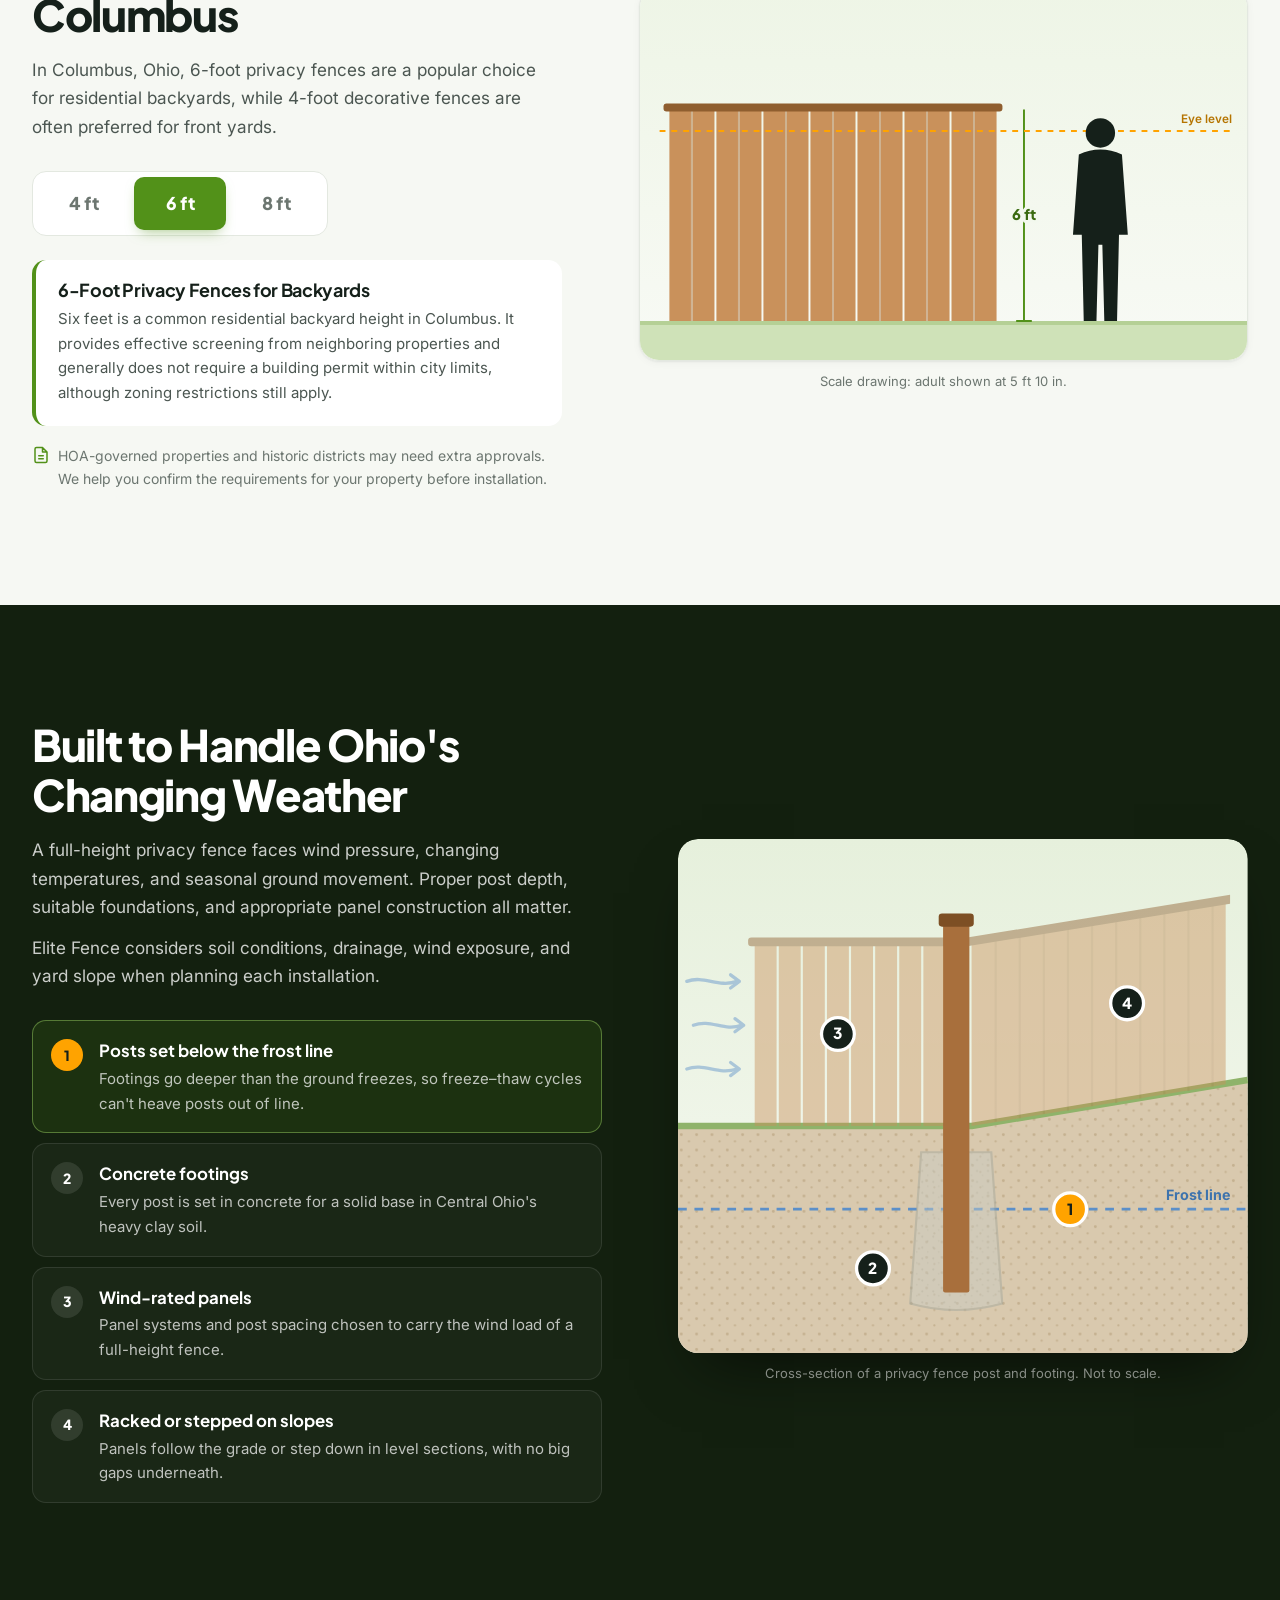
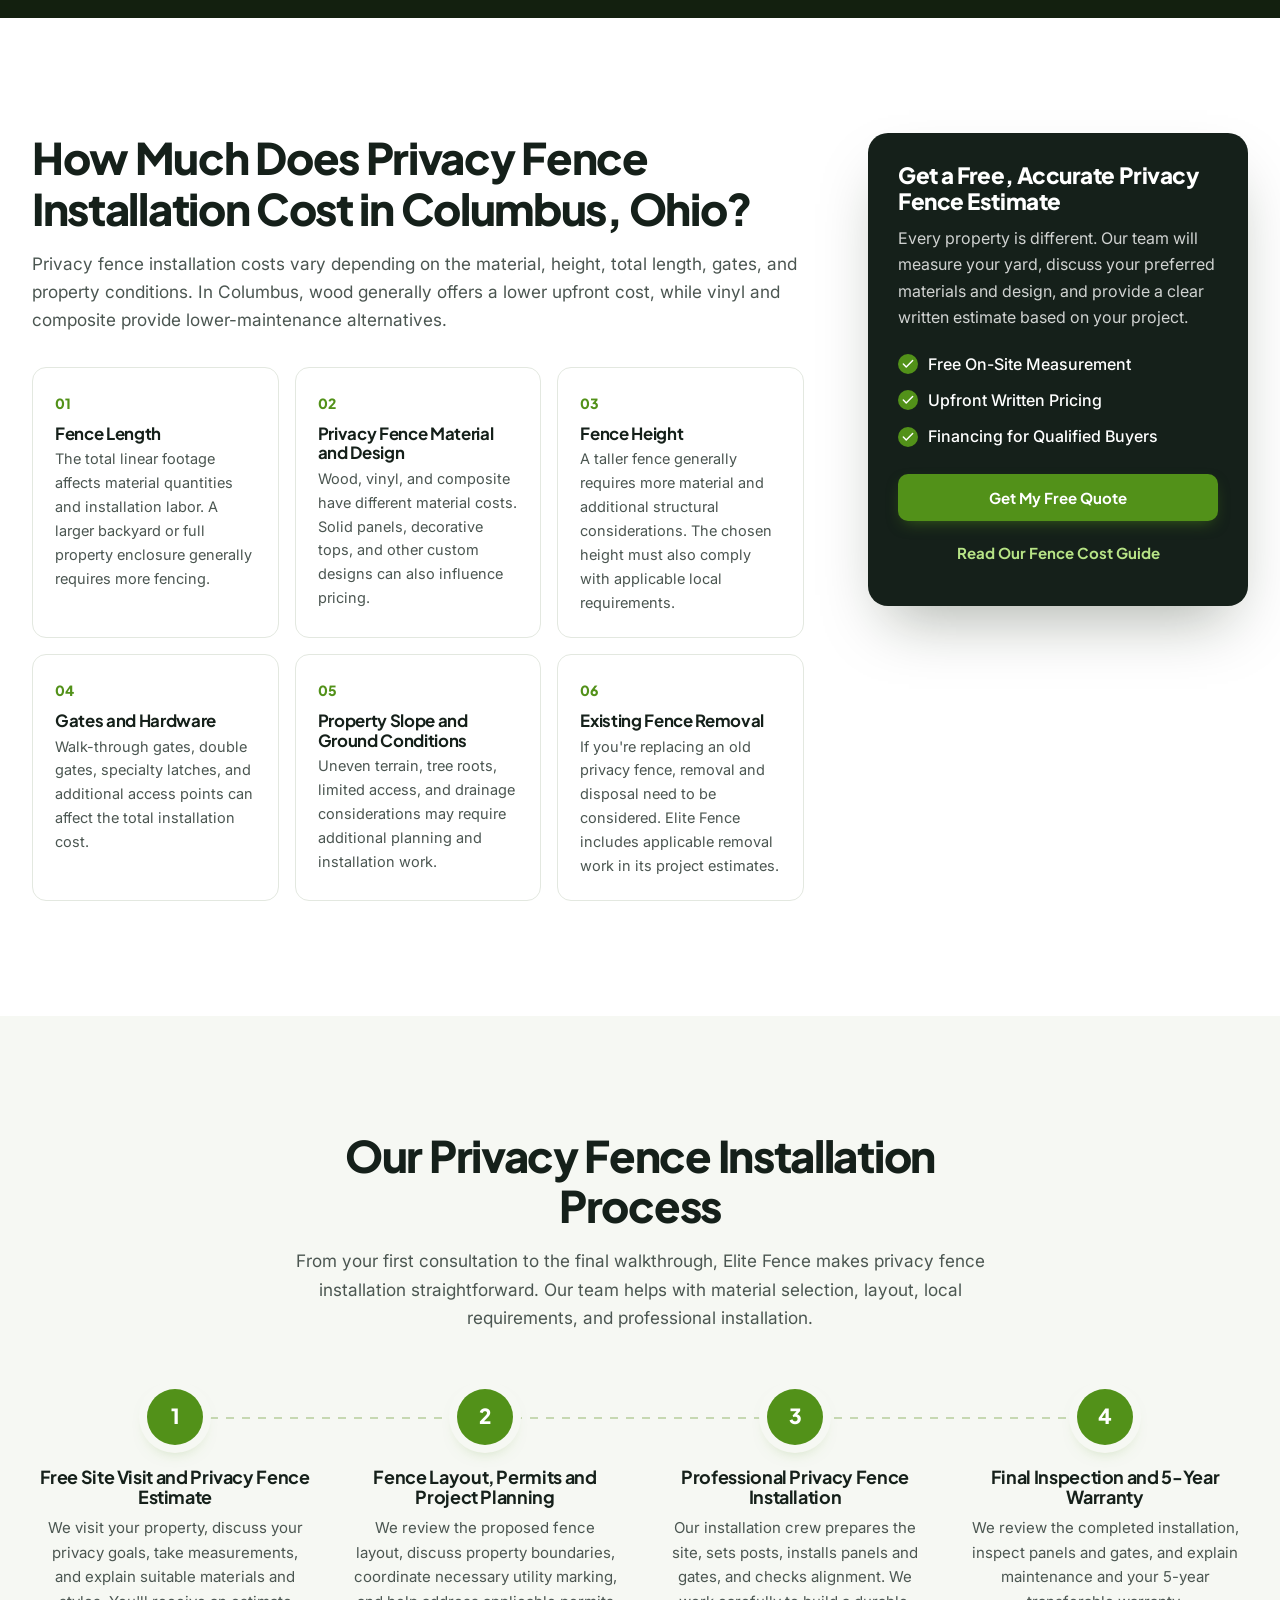
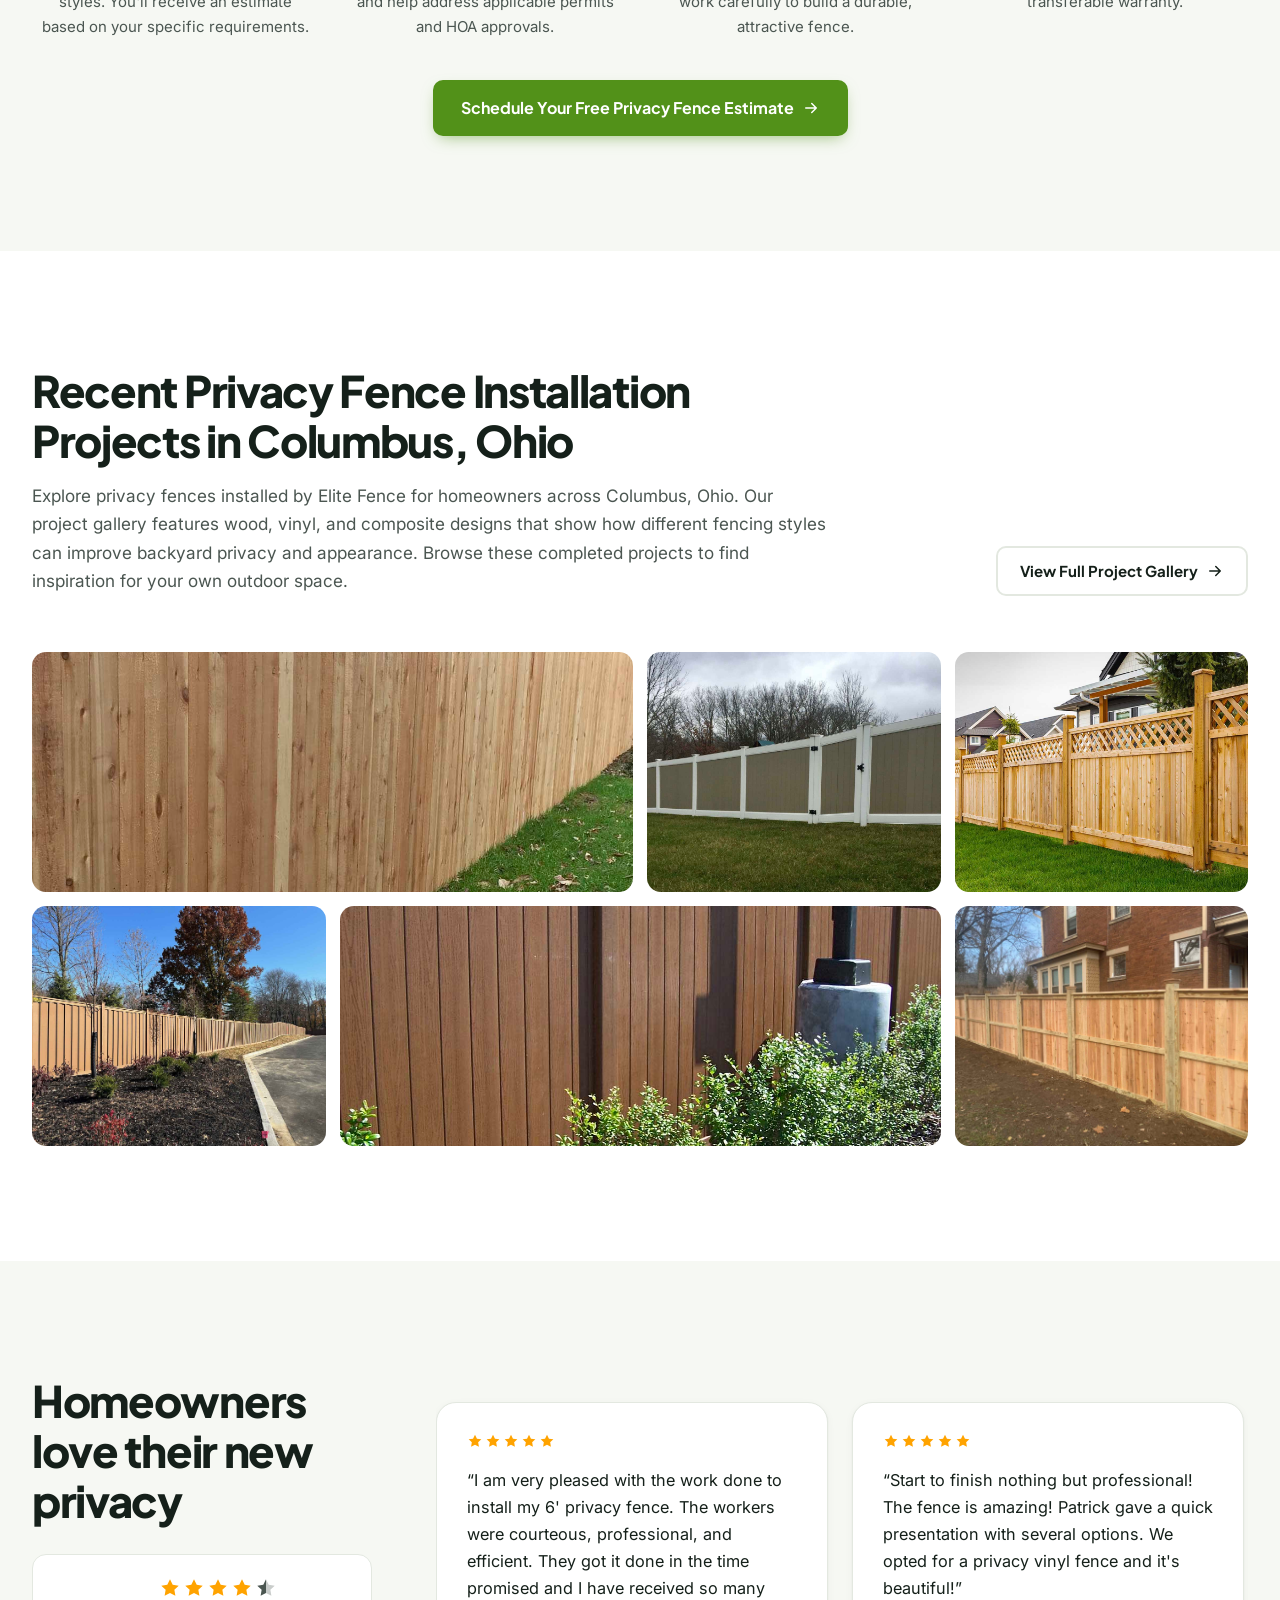
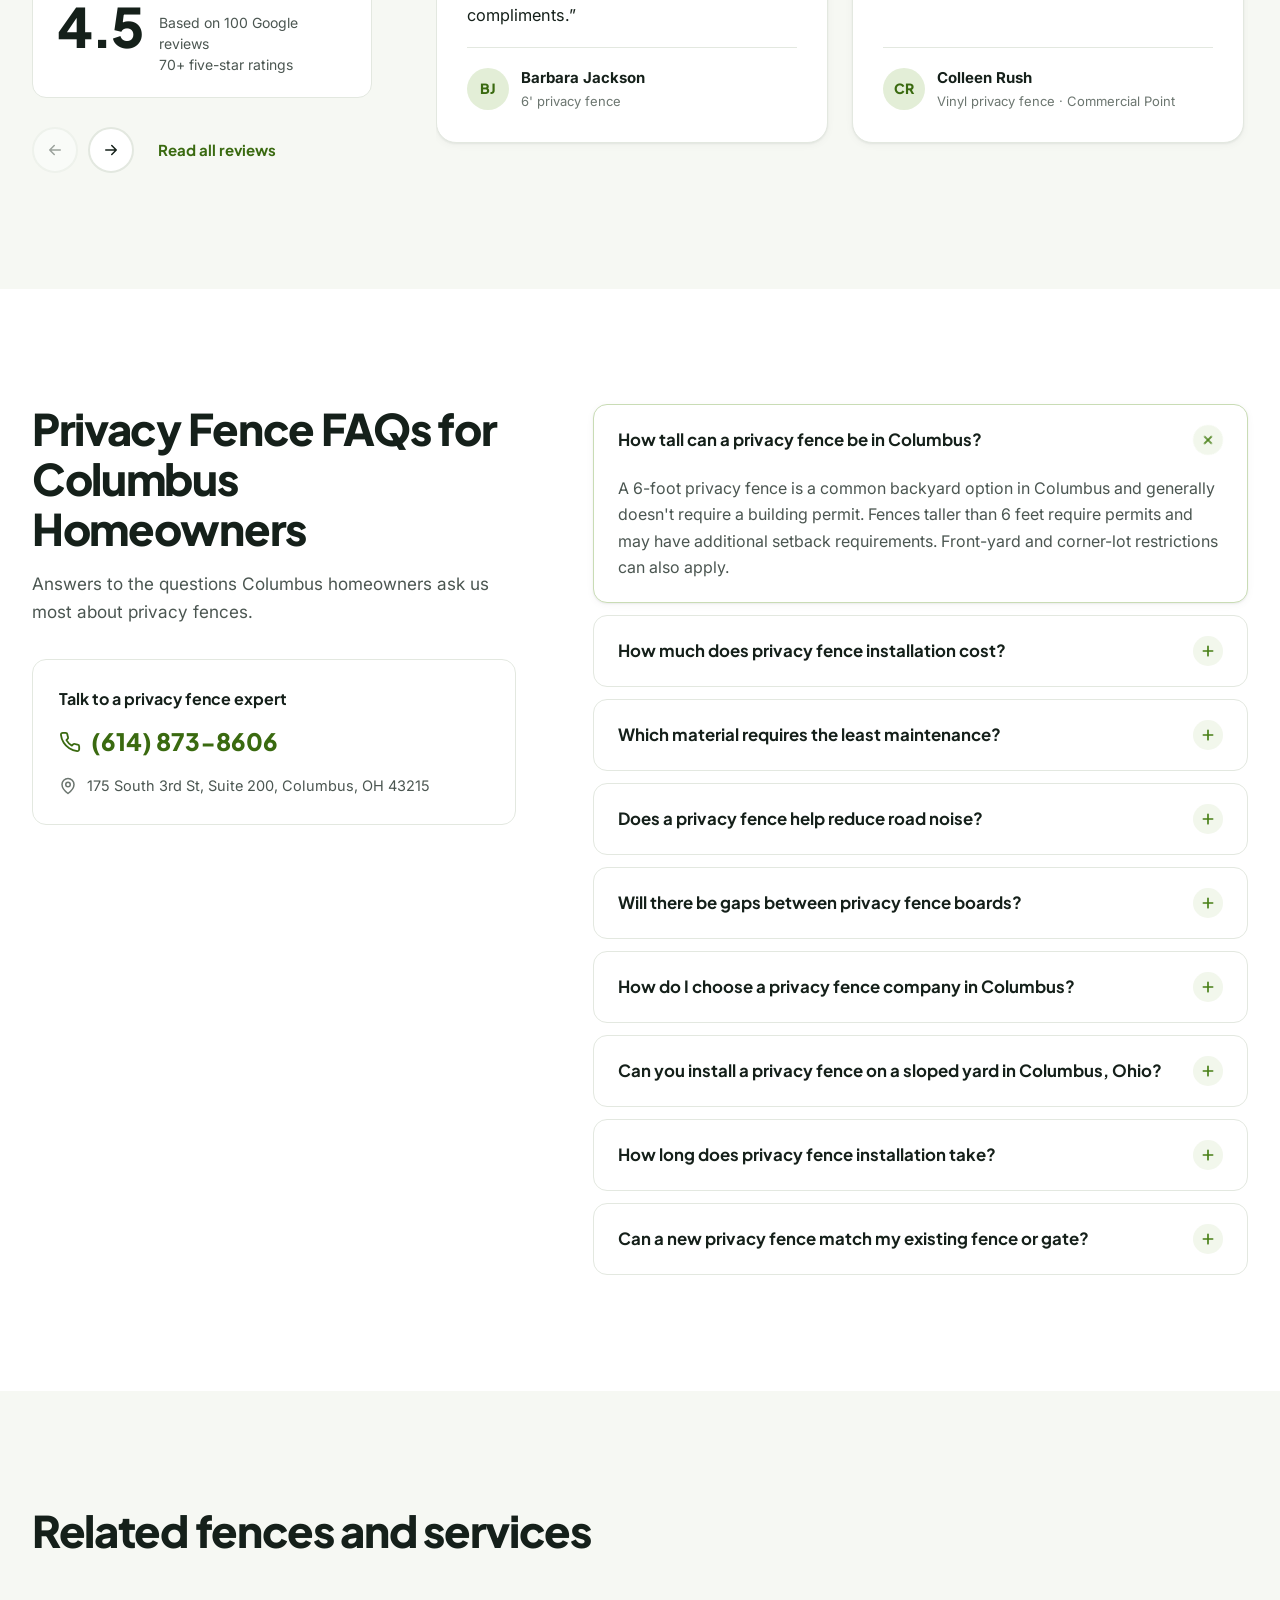
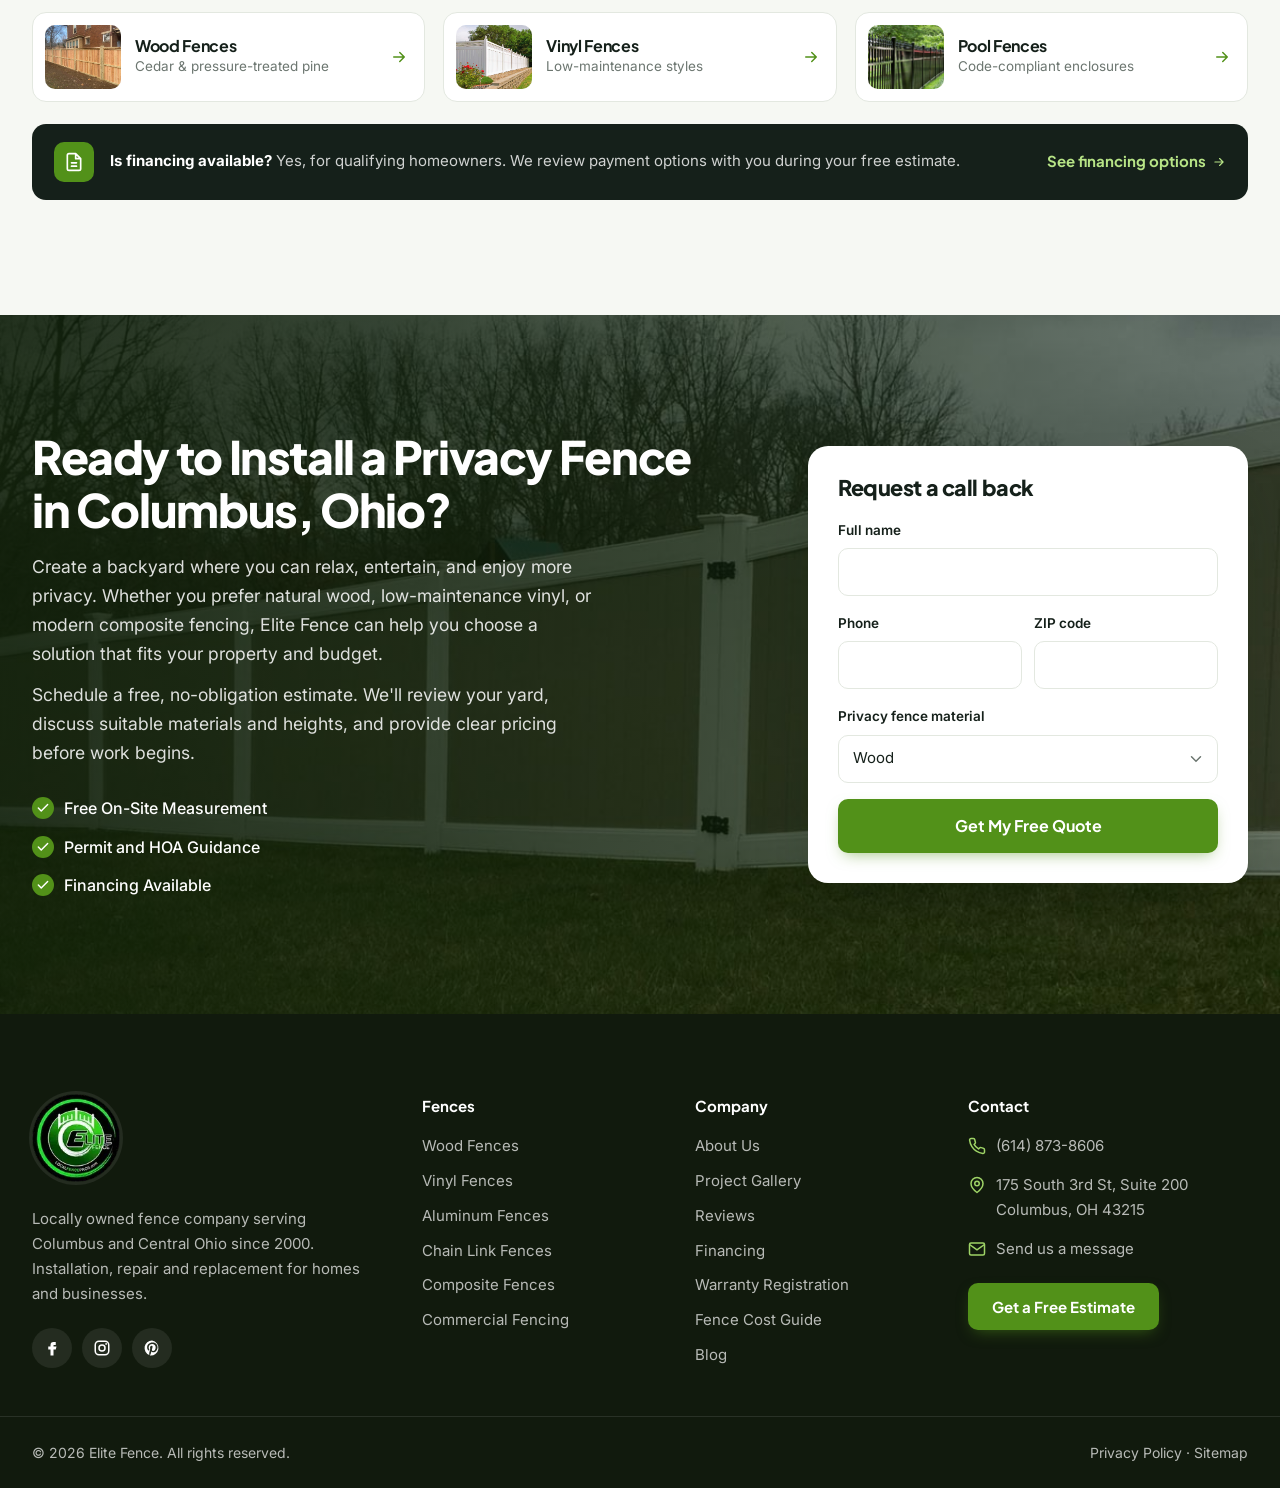
==== commit 13c53948: "website service page privacy content update" ====
--- a/privacy-fence-columbus-ohio.html
+++ b/privacy-fence-columbus-ohio.html
@@ -293,7 +293,7 @@
         <p class="hero__tagline">More Privacy. Better Security. A Backyard That's Yours.</p>
 
         <p class="hero__lead">Elite Fence is an experienced privacy fence company in Columbus, Ohio, installing wood, vinyl, and composite fencing for homeowners. Since 2000, we have helped families create comfortable outdoor spaces with solid panels, secure gates, and designs suited to their properties.</p>
-        <p class="hero__lead hero__lead--more">Whether you want to screen nearby homes, protect pets, or enjoy your backyard without unwanted views, we'll help you choose the right style, material, and height.</p>
+        <!-- <p class="hero__lead hero__lead--more">Whether you want to screen nearby homes, protect pets, or enjoy your backyard without unwanted views, we'll help you choose the right style, material, and height.</p> -->
 
         <ul class="hero__checks">
           <li><svg class="ico"><use href="#i-check"/></svg> 6 ft and 8 ft Privacy Fence Options</li>
@@ -321,11 +321,11 @@
           <input type="hidden" name="style" value="Privacy fence" />
           <div class="quote__head">
             <div class="quote__intro">
-              <span class="quote__badge"><svg class="ico"><use href="#i-file"/></svg> Free estimate form</span>
+              <!-- <span class="quote__badge"><svg class="ico"><use href="#i-file"/></svg> Free estimate form</span> -->
               <h2 class="quote__title">Get Your Free Installation Quote</h2>
               <div class="quote__subrow">
                 <svg class="quote__swoosh" viewBox="0 0 120 16" aria-hidden="true"><path d="M3 12 C 30 3, 70 1, 117 6 C 80 5, 40 8, 6 15 Z"/></svg>
-                <p class="quote__sub">Planning to install or replace a privacy fence? Tell us about your backyard, preferred material, and project needs. Our team will help you explore suitable options and provide a clear estimate.</p>
+                <p class="quote__sub">Planning to install or replace a privacy fence? Tell us about your backyard, preferred material, and project needs.</p>
               </div>
             </div>
             <ol class="quote__steps" aria-label="Form progress">
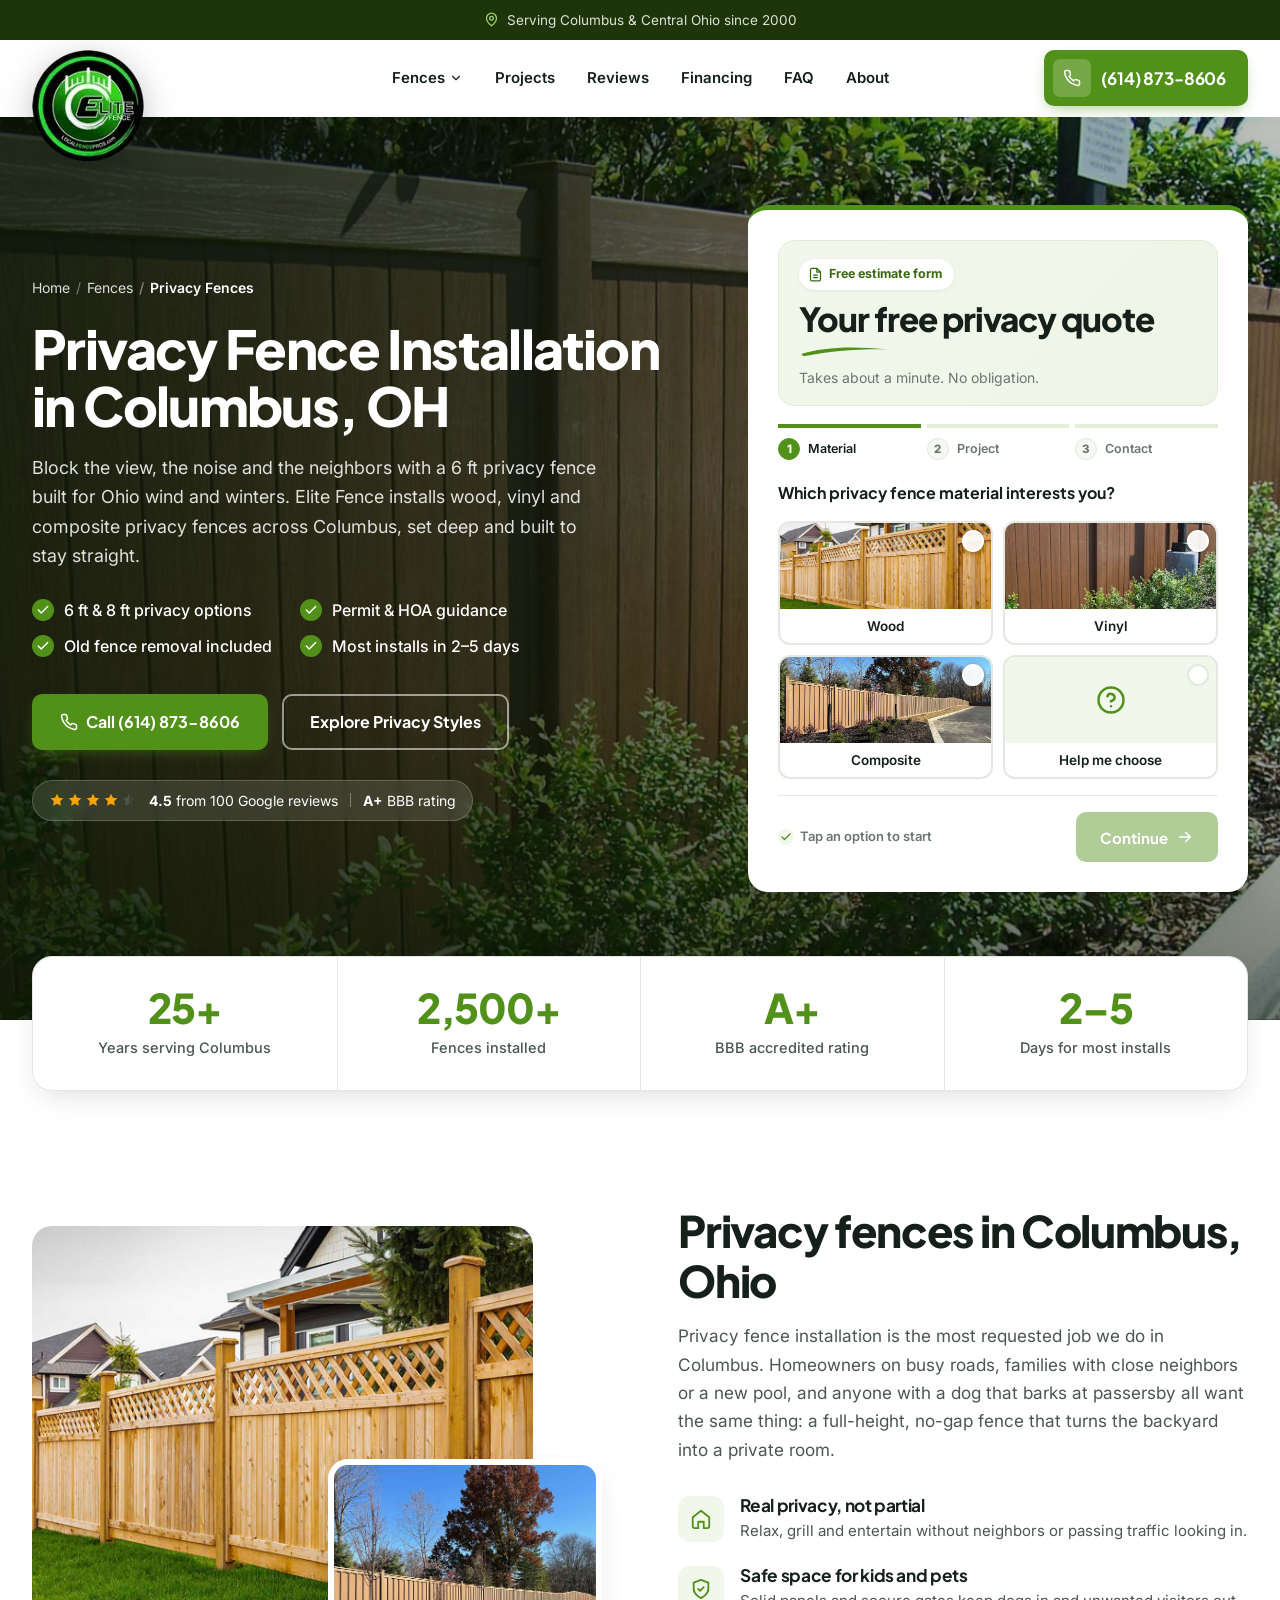
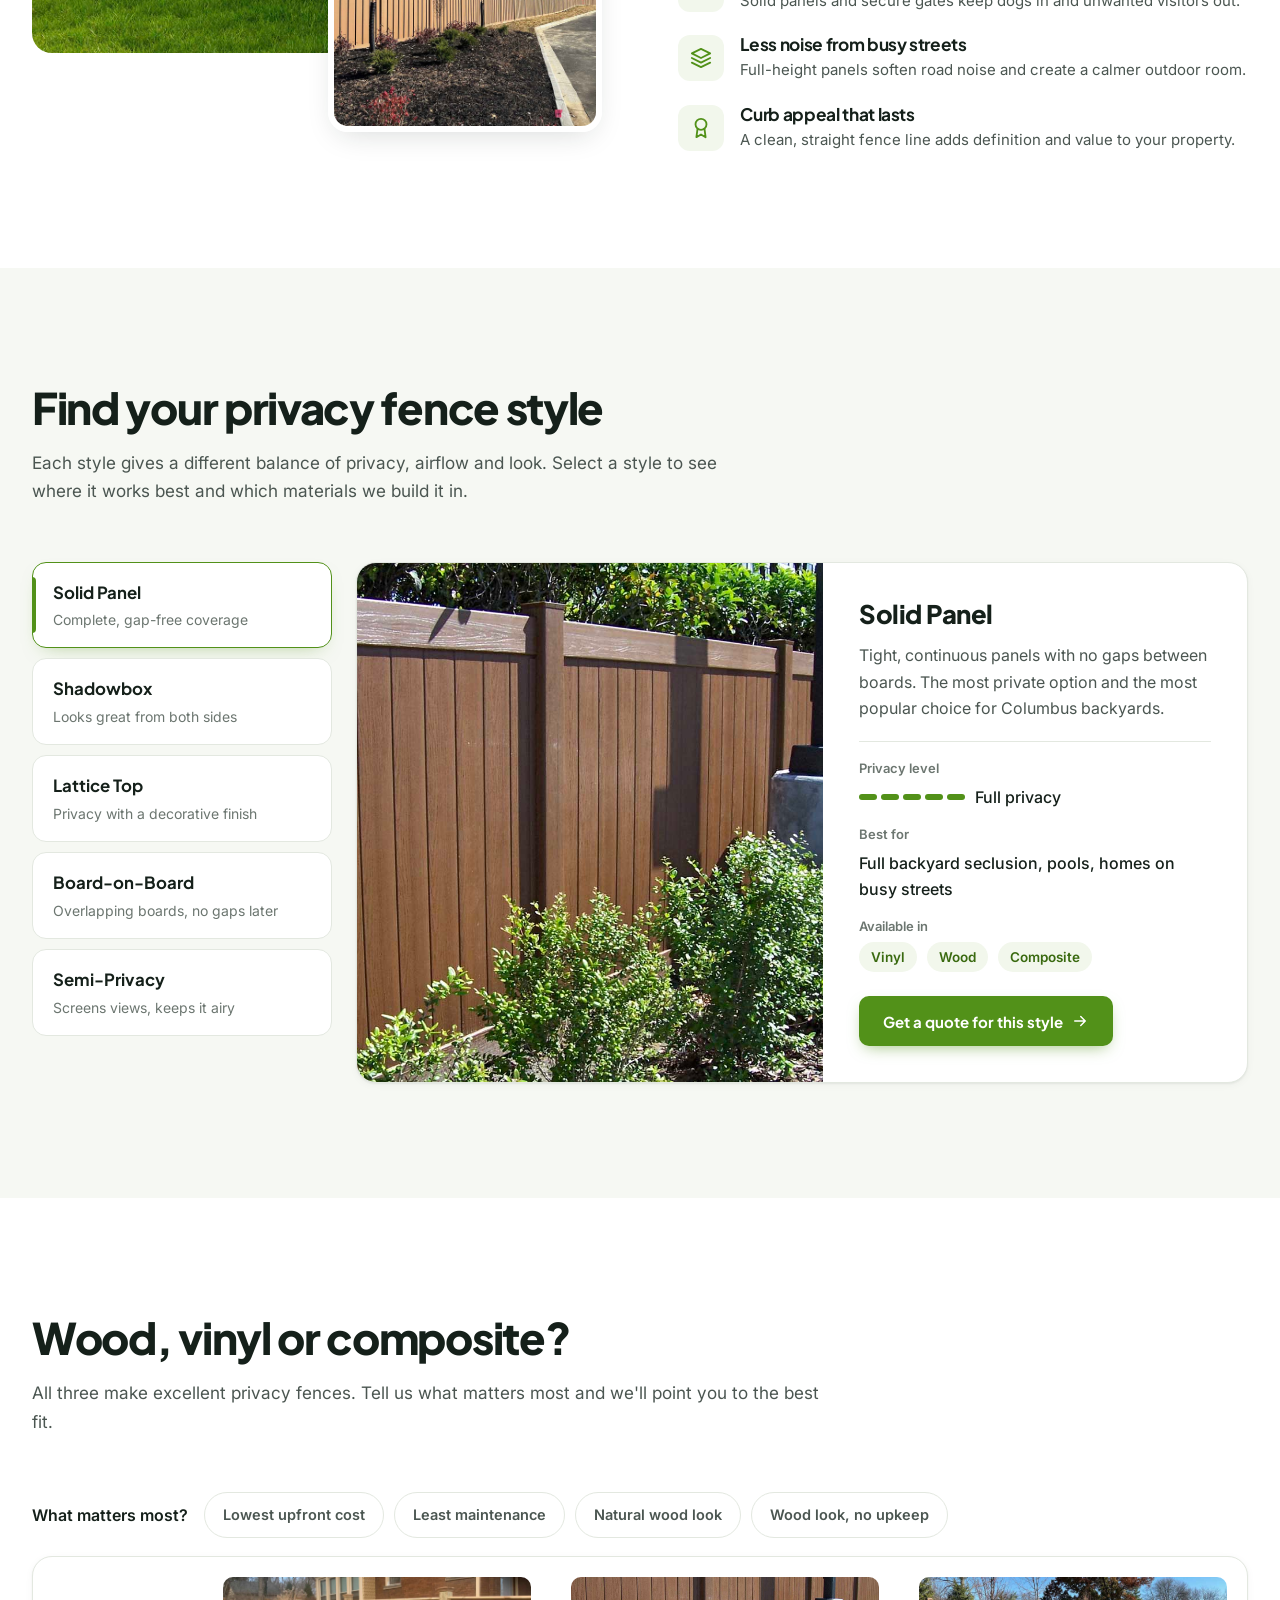
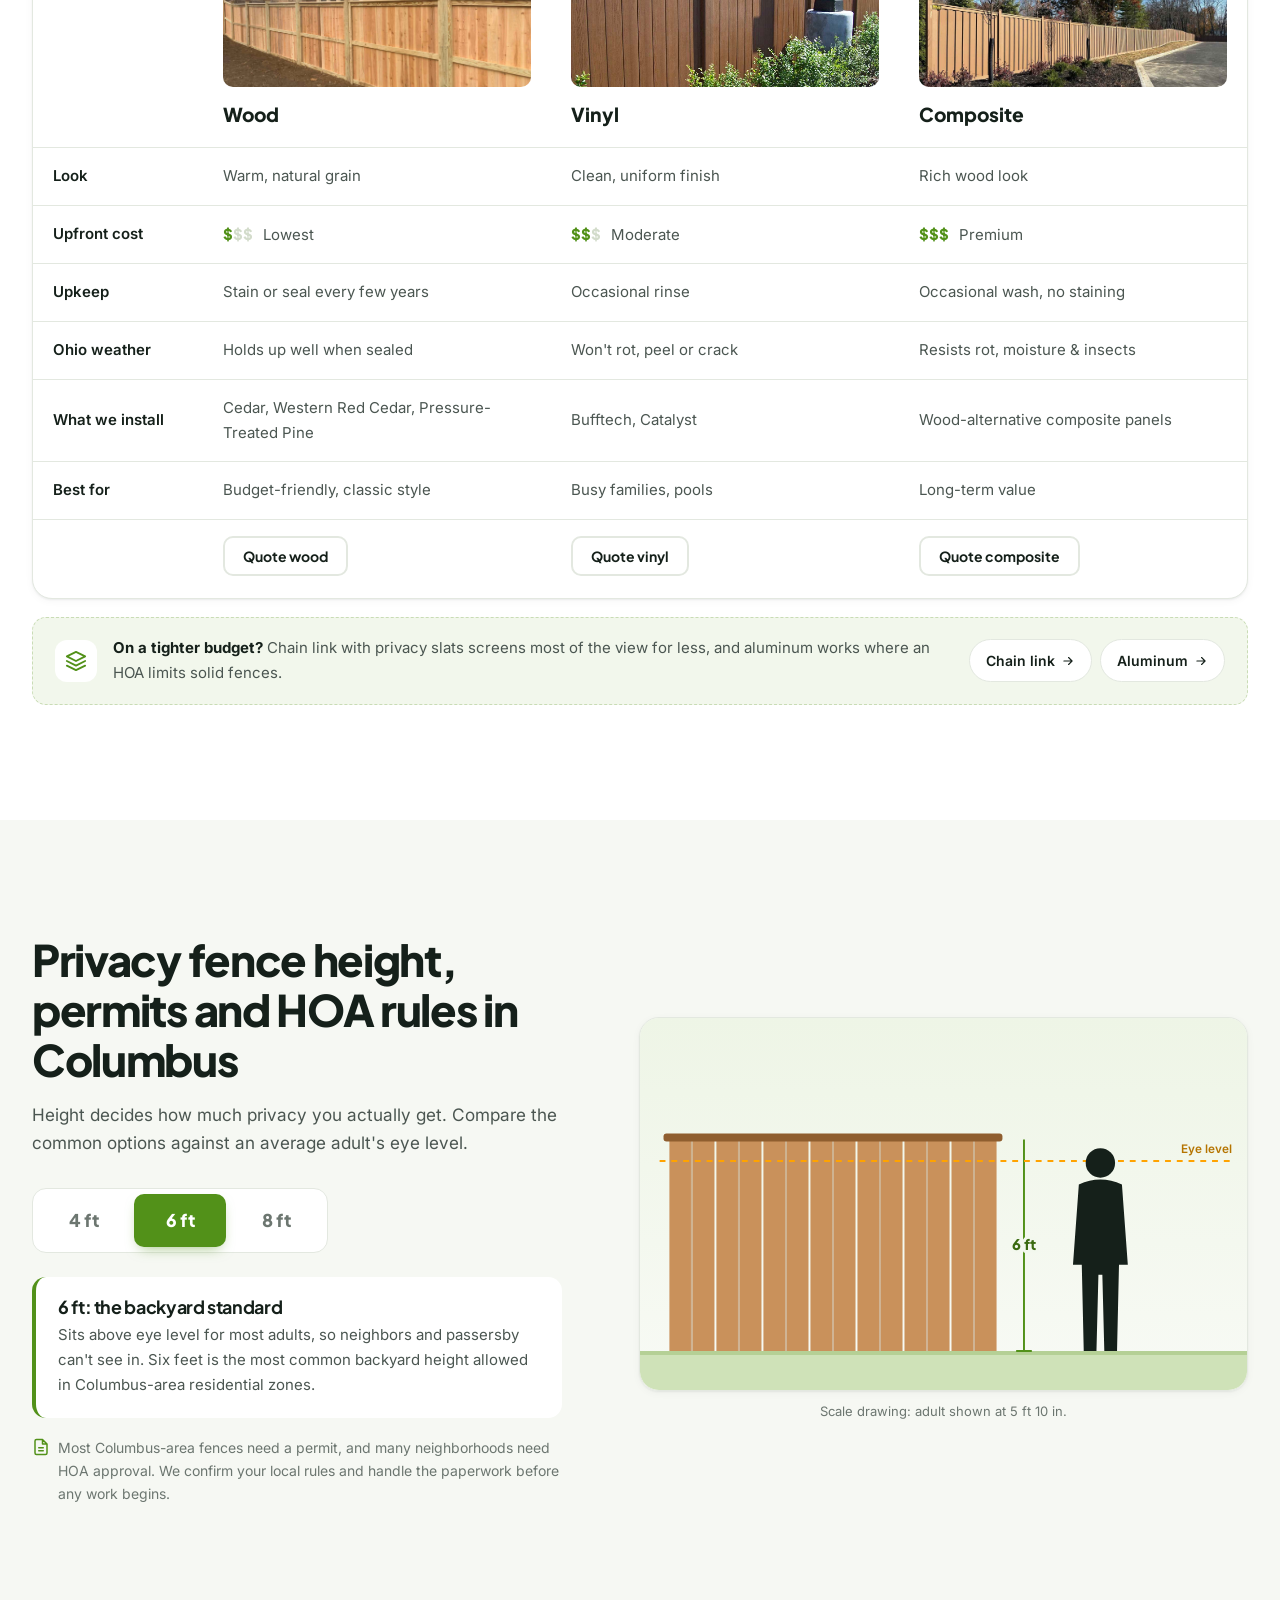
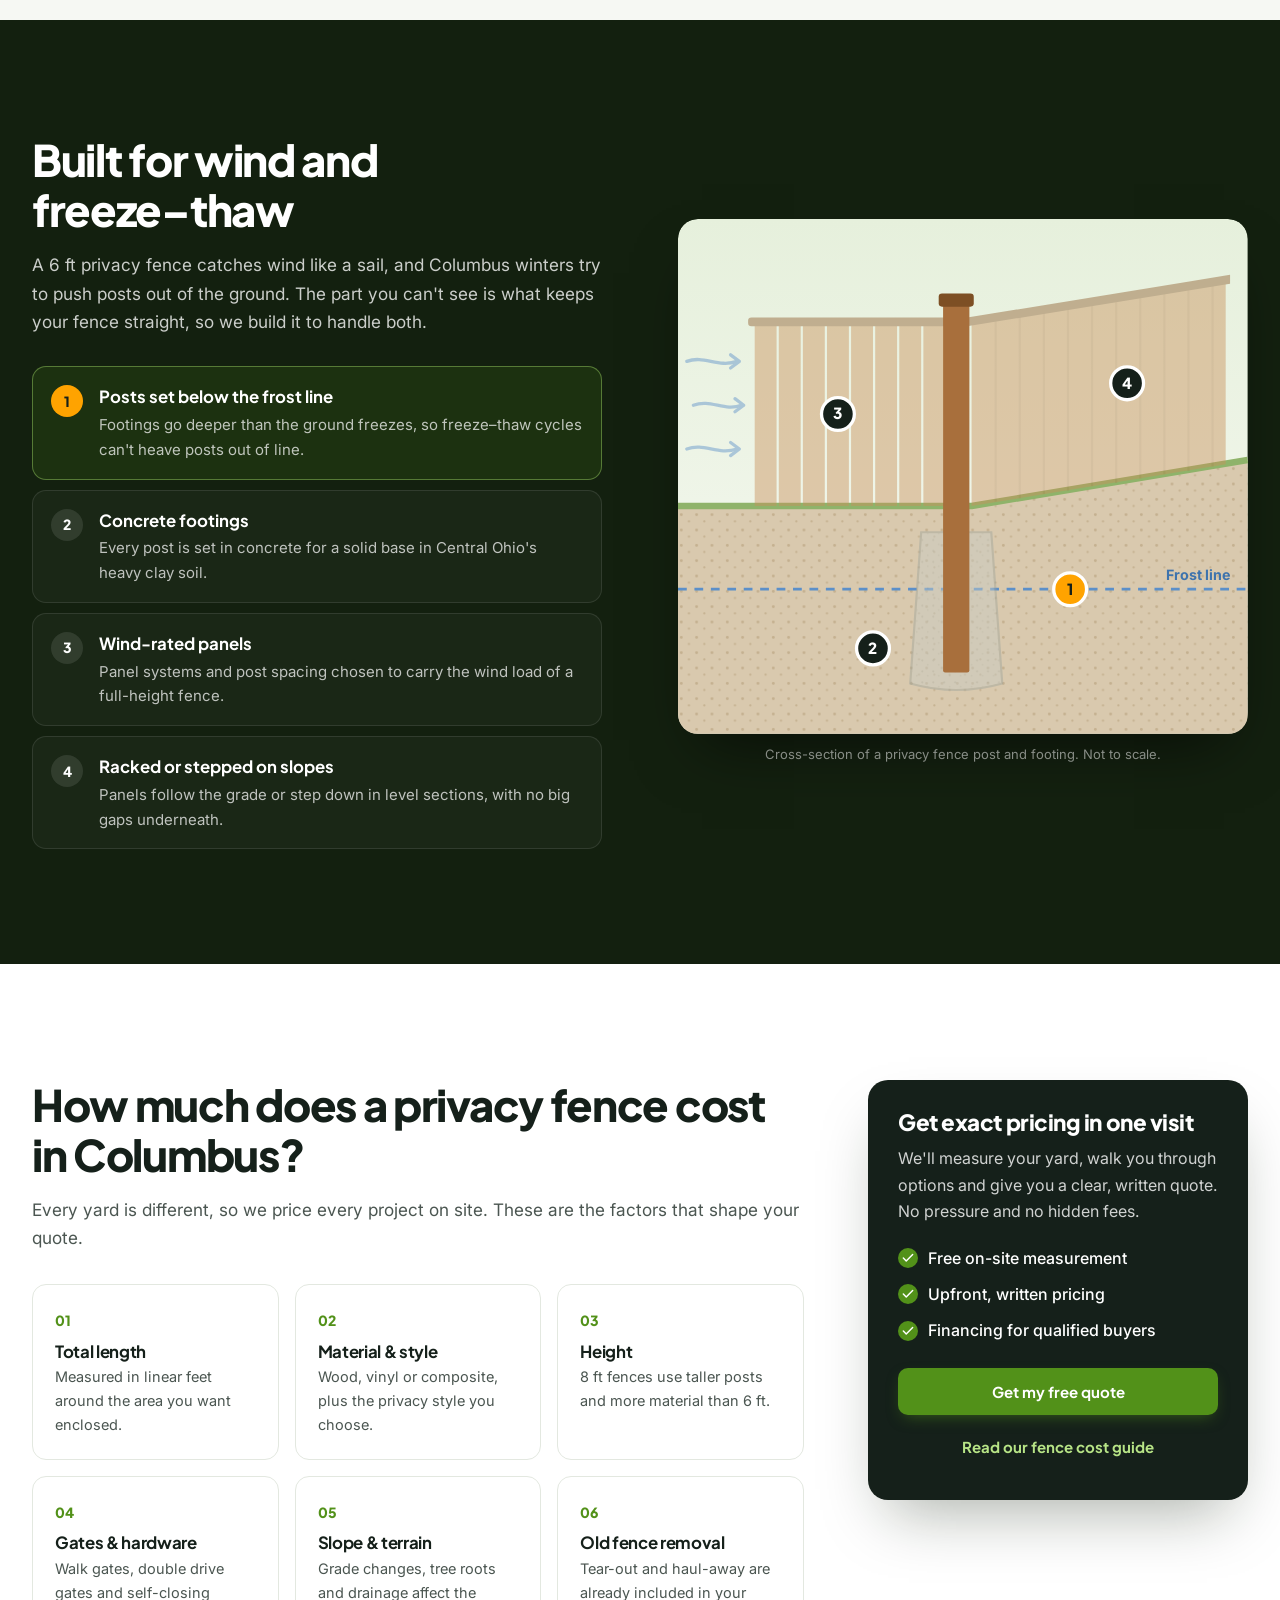
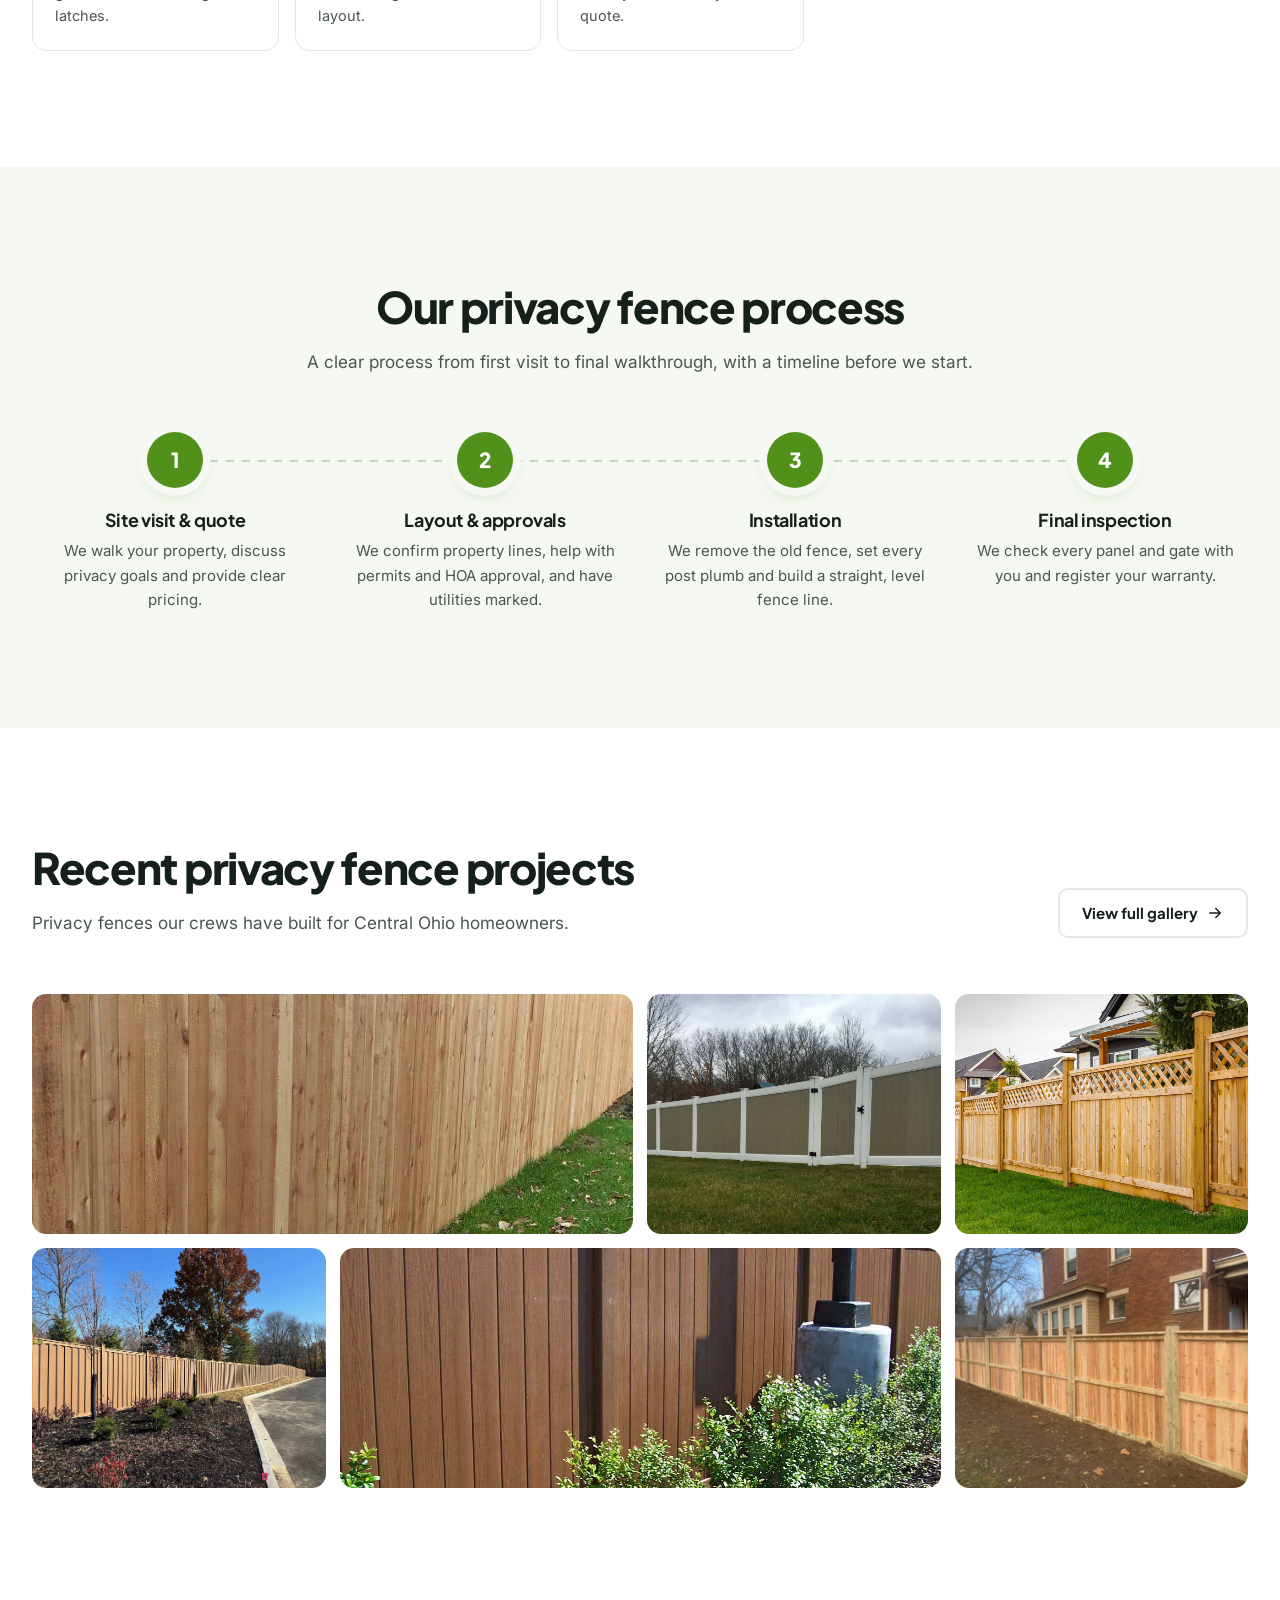
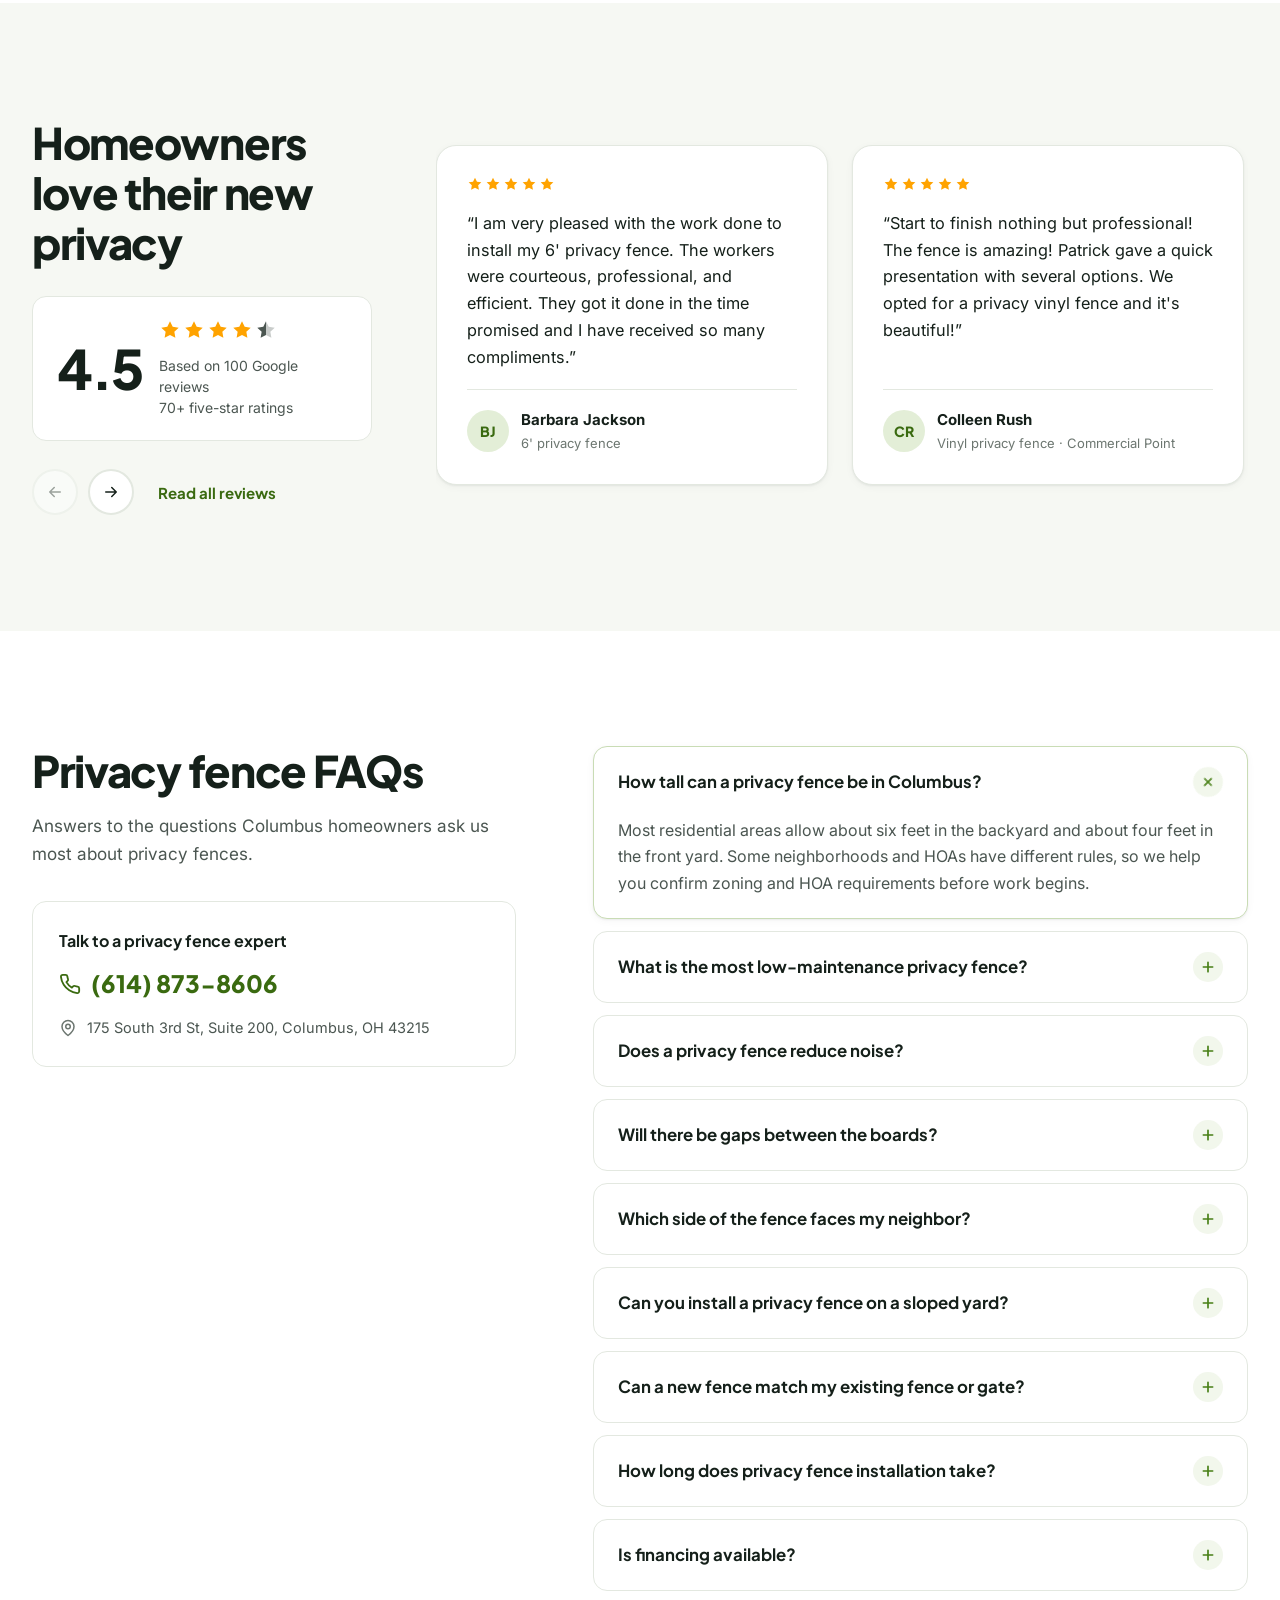
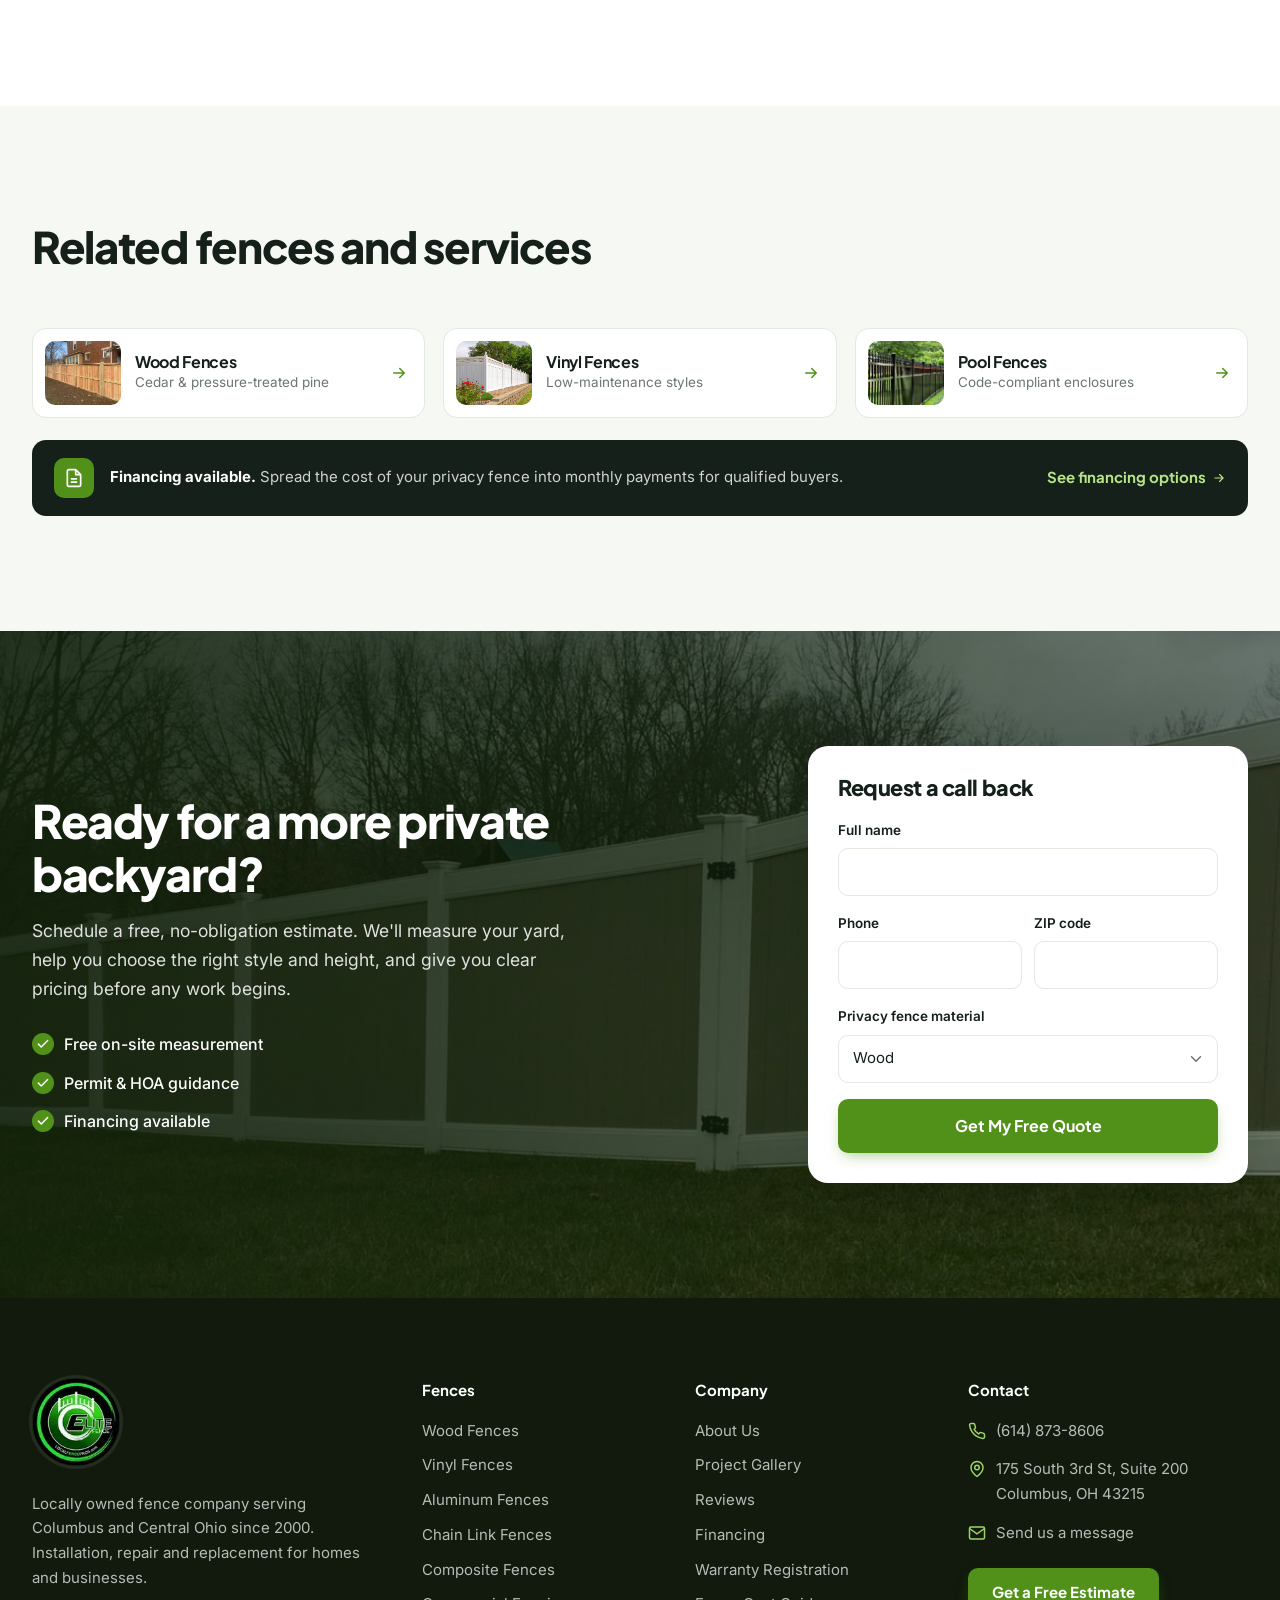
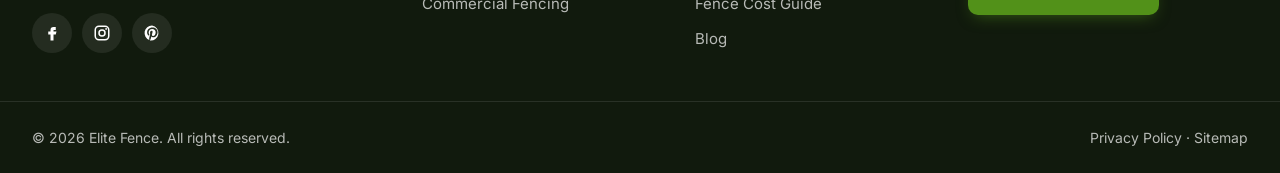
==== commit 45834be7: "revert" ====
--- a/privacy-fence-columbus-ohio.html
+++ b/privacy-fence-columbus-ohio.html
@@ -99,55 +99,55 @@
           "name": "How tall can a privacy fence be in Columbus?",
           "acceptedAnswer": {
             "@type": "Answer",
-            "text": "A 6-foot privacy fence is a common backyard option in Columbus and generally doesn't require a building permit. Fences taller than 6 feet require permits and may have additional setback requirements. Front-yard and corner-lot restrictions can also apply."
+            "text": "Most residential areas allow about six feet in the backyard and about four feet in the front yard. Some neighborhoods and HOAs have different rules, so we help you confirm zoning and HOA requirements before work begins."
           }
         },
         {
           "@type": "Question",
-          "name": "How much does privacy fence installation cost?",
+          "name": "What is the most low-maintenance privacy fence?",
           "acceptedAnswer": {
             "@type": "Answer",
-            "text": "Pricing depends on material, height, linear footage, gates, and site conditions. Wood typically has a lower initial cost, while vinyl and composite may require less ongoing upkeep. Elite Fence provides free on-site estimates."
+            "text": "Vinyl and composite. Both resist fading, moisture and wear without staining or sealing. Vinyl just needs an occasional rinse, and composite gives you a wood look without the upkeep."
           }
         },
         {
           "@type": "Question",
-          "name": "Which material requires the least maintenance?",
+          "name": "Does a privacy fence reduce noise?",
           "acceptedAnswer": {
             "@type": "Answer",
-            "text": "Vinyl and composite are popular low-maintenance choices because they don't need routine staining. Occasional washing helps preserve their appearance, while wood generally requires periodic sealing or refinishing."
+            "text": "Yes, somewhat. A solid, full-height fence with no gaps softens traffic and neighborhood noise, especially at 6 to 8 ft. It won't soundproof a yard, but most homeowners notice a calmer backyard."
           }
         },
         {
           "@type": "Question",
-          "name": "Does a privacy fence help reduce road noise?",
+          "name": "Will there be gaps between the boards?",
           "acceptedAnswer": {
             "@type": "Answer",
-            "text": "A solid privacy fence may reduce some sound, depending on its height, material, construction, and distance from the noise source. However, standard privacy fencing primarily provides visual screening and isn't guaranteed to significantly reduce traffic noise."
+            "text": "Natural wood shrinks as it dries, which can open small gaps. Board-on-board and shadowbox styles overlap the boards to prevent this, and vinyl and composite panels stay gap-free."
           }
         },
         {
           "@type": "Question",
-          "name": "Will there be gaps between privacy fence boards?",
+          "name": "Which side of the fence faces my neighbor?",
           "acceptedAnswer": {
             "@type": "Answer",
-            "text": "The amount of visible spacing depends on the fence style and material. Solid-panel vinyl and overlapping board-on-board designs can provide greater visual coverage, while shadowbox and semi-privacy fences intentionally allow some openings."
+            "text": "The finished side typically faces outward toward neighbors and the street, and many cities and HOAs require it. If you want both sides to look finished, shadowbox and board-on-board styles are great options."
           }
         },
         {
           "@type": "Question",
-          "name": "How do I choose a privacy fence company in Columbus?",
+          "name": "Can you install a privacy fence on a sloped yard?",
           "acceptedAnswer": {
             "@type": "Answer",
-            "text": "Choose an experienced privacy fence company with quality materials, positive customer reviews, and proven installation work. Ask about local height restrictions, HOA requirements, written pricing, and warranty protection. Elite Fence offers a 5-year transferable warranty for added peace of mind."
+            "text": "Yes. Depending on the grade and material, we either step the panels down the slope or rack them to follow the ground, keeping the fence line clean and the bottom gap small."
           }
         },
         {
           "@type": "Question",
-          "name": "Can you install a privacy fence on a sloped yard in Columbus, Ohio?",
+          "name": "Can a new fence match my existing fence or gate?",
           "acceptedAnswer": {
             "@type": "Answer",
-            "text": "Yes. Privacy fences can be installed on many sloped properties using stepped or racked designs. Elite Fence evaluates the yard's grade and recommends an installation method suited to the fence material and property layout."
+            "text": "Yes. We can extend an existing fence, replace sections or fully redo it so the new work blends with your current boundary."
           }
         },
         {
@@ -155,15 +155,15 @@
           "name": "How long does privacy fence installation take?",
           "acceptedAnswer": {
             "@type": "Answer",
-            "text": "Many residential privacy fence installations take approximately two to five working days. The final timeline depends on the fence size, material, weather, site preparation, and any required approvals."
+            "text": "Usually two to five days once materials arrive and weather allows. Fence size, terrain and old fence removal can change the timeline, and you'll get a schedule before we start."
           }
         },
         {
           "@type": "Question",
-          "name": "Can a new privacy fence match my existing fence or gate?",
+          "name": "Is financing available?",
           "acceptedAnswer": {
             "@type": "Answer",
-            "text": "In many cases, a new fence can be designed to complement existing fencing or gates. Matching depends on the material, style, color, dimensions, and product availability."
+            "text": "Yes, for qualifying homeowners and commercial clients. We review payment options with you during your free estimate."
           }
         }
       ]
@@ -289,17 +289,15 @@
           </ol>
         </nav>
 
-        <h1 class="hero__title hero__title--service" id="hero-title">Privacy Fence in Columbus, Ohio for a More Private Backyard</h1>
-        <p class="hero__tagline">More Privacy. Better Security. A Backyard That's Yours.</p>
-
-        <p class="hero__lead">Elite Fence is an experienced privacy fence company in Columbus, Ohio, installing wood, vinyl, and composite fencing for homeowners. Since 2000, we have helped families create comfortable outdoor spaces with solid panels, secure gates, and designs suited to their properties.</p>
-        <!-- <p class="hero__lead hero__lead--more">Whether you want to screen nearby homes, protect pets, or enjoy your backyard without unwanted views, we'll help you choose the right style, material, and height.</p> -->
+        <h1 class="hero__title hero__title--service" id="hero-title">Privacy Fence Installation in Columbus,&nbsp;OH</h1>
+
+        <p class="hero__lead">Block the view, the noise and the neighbors with a 6 ft privacy fence built for Ohio wind and winters. Elite Fence installs wood, vinyl and composite privacy fences across Columbus, set deep and built to stay straight.</p>
 
         <ul class="hero__checks">
-          <li><svg class="ico"><use href="#i-check"/></svg> 6 ft and 8 ft Privacy Fence Options</li>
-          <li><svg class="ico"><use href="#i-check"/></svg> Permit and HOA Guidance</li>
-          <li><svg class="ico"><use href="#i-check"/></svg> Old Fence Removal Included</li>
-          <li><svg class="ico"><use href="#i-check"/></svg> Most Installations in 2–5 Days</li>
+          <li><svg class="ico"><use href="#i-check"/></svg> 6 ft &amp; 8 ft privacy options</li>
+          <li><svg class="ico"><use href="#i-check"/></svg> Permit &amp; HOA guidance</li>
+          <li><svg class="ico"><use href="#i-check"/></svg> Old fence removal included</li>
+          <li><svg class="ico"><use href="#i-check"/></svg> Most installs in 2–5 days</li>
         </ul>
 
         <div class="hero__ctas">
@@ -321,11 +319,11 @@
           <input type="hidden" name="style" value="Privacy fence" />
           <div class="quote__head">
             <div class="quote__intro">
-              <!-- <span class="quote__badge"><svg class="ico"><use href="#i-file"/></svg> Free estimate form</span> -->
-              <h2 class="quote__title">Get Your Free Installation Quote</h2>
+              <span class="quote__badge"><svg class="ico"><use href="#i-file"/></svg> Free estimate form</span>
+              <h2 class="quote__title">Your free privacy quote</h2>
               <div class="quote__subrow">
                 <svg class="quote__swoosh" viewBox="0 0 120 16" aria-hidden="true"><path d="M3 12 C 30 3, 70 1, 117 6 C 80 5, 40 8, 6 15 Z"/></svg>
-                <p class="quote__sub">Planning to install or replace a privacy fence? Tell us about your backyard, preferred material, and project needs.</p>
+                <p class="quote__sub">Takes about a minute. No obligation.</p>
               </div>
             </div>
             <ol class="quote__steps" aria-label="Form progress">
@@ -471,17 +469,14 @@
         <img class="benefits__img benefits__img--inset" src="assets/img/comp/mills-composite-fence-columbus-ohio-fence-company-090925-01.jpg" alt="Composite shadowbox privacy fence enclosing a green lawn" width="800" height="600" loading="lazy" />
       </div>
       <div class="benefits__content">
-        <h2 class="section__title" id="benefits-title">Privacy Fences in Columbus, Ohio</h2>
-        <p class="section__tagline">More Privacy, Comfort, and Security for Your Backyard</p>
-        <p class="section__lead">Your backyard should feel like your own space. A professionally installed privacy fence can screen nearby homes, block unwanted views, and create a comfortable area for relaxing, entertaining, or spending time with family.</p>
-        <!-- <p class="section__lead">Elite Fence offers solid-panel, board-on-board, and decorative designs in wood, vinyl, and composite materials. From busy streets to closely spaced properties, we help homeowners choose options suited to their privacy needs and outdoor spaces.</p> -->
+        <h2 class="section__title" id="benefits-title">Privacy fences in Columbus, Ohio</h2>
+        <p class="section__lead">Privacy fence installation is the most requested job we do in Columbus. Homeowners on busy roads, families with close neighbors or a new pool, and anyone with a dog that barks at passersby all want the same thing: a full-height, no-gap fence that turns the backyard into a private room.</p>
         <ul class="benefit-list">
-          <li><span class="benefit-list__icon"><svg><use href="#i-home"/></svg></span><div><h3>Enjoy Greater Privacy From Neighbors and Passing Traffic</h3><p>Create a more secluded backyard with full-height privacy fencing. Solid panels and closely fitted boards can screen sightlines from neighboring properties, sidewalks, and nearby roads.</p></div></li>
-          <li><span class="benefit-list__icon"><svg><use href="#i-shield"/></svg></span><div><h3>Create a Secure Backyard for Children and Pets</h3><p>Give your family a more defined outdoor space with privacy fencing and properly secured gates. We'll help you choose an appropriate fence height, panel design, and gate configuration for your needs.</p></div></li>
-          <li><span class="benefit-list__icon"><svg><use href="#i-layers"/></svg></span><div><h3>A More Comfortable Outdoor Space Near Busy Streets</h3><p>Solid privacy fencing can provide a visual barrier between your yard and nearby roads. Depending on the fence's construction and surroundings.</p></div></li>
-          <li><span class="benefit-list__icon"><svg><use href="#i-award"/></svg></span><div><h3>Improve Your Backyard's Appearance With Quality Fencing</h3><p>A carefully chosen privacy fence can complement your home, define outdoor spaces, and improve the appearance of your property. Choose from natural wood, clean vinyl finishes, or modern composite designs.</p></div></li>
+          <li><span class="benefit-list__icon"><svg><use href="#i-home"/></svg></span><div><h3>Real privacy, not partial</h3><p>Relax, grill and entertain without neighbors or passing traffic looking in.</p></div></li>
+          <li><span class="benefit-list__icon"><svg><use href="#i-shield"/></svg></span><div><h3>Safe space for kids and pets</h3><p>Solid panels and secure gates keep dogs in and unwanted visitors out.</p></div></li>
+          <li><span class="benefit-list__icon"><svg><use href="#i-layers"/></svg></span><div><h3>Less noise from busy streets</h3><p>Full-height panels soften road noise and create a calmer outdoor room.</p></div></li>
+          <li><span class="benefit-list__icon"><svg><use href="#i-award"/></svg></span><div><h3>Curb appeal that lasts</h3><p>A clean, straight fence line adds definition and value to your property.</p></div></li>
         </ul>
-        <a class="btn btn--primary btn--lg benefits__cta" href="#estimate" data-focus-form>Get a Free Privacy Fence Estimate <svg class="ico"><use href="#i-arrow"/></svg></a>
       </div>
     </div>
   </section>
@@ -490,15 +485,15 @@
   <section class="section section--alt" id="styles" aria-labelledby="styles-title">
     <div class="container">
       <div class="section__head">
-        <h2 class="section__title" id="styles-title">Find the Right Privacy Style for Your Backyard</h2>
-        <p class="section__lead">Every backyard has different privacy needs. Solid panels provide greater visual coverage, while shadowbox, lattice-top, and semi-privacy designs balance screening with airflow and appearance. Explore the options below to find a style that suits your property.</p>
+        <h2 class="section__title" id="styles-title">Find your privacy fence style</h2>
+        <p class="section__lead">Each style gives a different balance of privacy, airflow and look. Select a style to see where it works best and which materials we build it in.</p>
       </div>
 
       <div class="style-picker">
         <div class="style-picker__list" role="tablist" aria-label="Privacy fence styles" aria-orientation="vertical">
           <button class="style-picker__opt is-active" role="tab" aria-selected="true" aria-controls="style-panel"
             data-img="assets/img/comp/mills-vinyl-fence-columbus-ohio-fence-company-03.jpg" data-alt="Brown vinyl solid-panel privacy fence"
-            data-desc="Solid panels provide continuous visual coverage and are ideal for homeowners wanting a more secluded backyard. Available in wood, vinyl, and composite, they work well along neighboring properties and busy streets."
+            data-desc="Tight, continuous panels with no gaps between boards. The most private option and the most popular choice for Columbus backyards."
             data-best="Full backyard seclusion, pools, homes on busy streets" data-level="5" data-level-text="Full privacy"
             data-mats="Vinyl, Wood, Composite">
             <span class="style-picker__name">Solid Panel</span>
@@ -506,7 +501,7 @@
           </button>
           <button class="style-picker__opt" role="tab" aria-selected="false" aria-controls="style-panel" tabindex="-1"
             data-img="assets/img/comp/mills-composite-fence-columbus-ohio-fence-company-090925-01.jpg" data-alt="Composite shadowbox fence with alternating boards"
-            data-desc="Alternating boards create an attractive appearance on both sides while allowing some airflow. This style is ideal for shared boundaries where full visual screening isn't essential."
+            data-desc="Boards alternate on each side of the rail, so the fence looks finished from both sides. Air moves through while straight-on views stay blocked."
             data-best="Shared property lines, windy lots, good-neighbor installs" data-level="4" data-level-text="Near-full privacy"
             data-mats="Wood, Composite">
             <span class="style-picker__name">Shadowbox</span>
@@ -514,7 +509,7 @@
           </button>
           <button class="style-picker__opt" role="tab" aria-selected="false" aria-controls="style-panel" tabindex="-1"
             data-img="assets/img/comp/mills-wood-fence-columbus-ohio-fence-company-03.jpg" data-alt="Cedar privacy fence finished with a lattice topper"
-            data-desc="A solid lower section provides privacy, while decorative lattice adds character and an open finish. This design works particularly well in traditional backyard settings."
+            data-desc="A solid privacy fence finished with a decorative lattice band on top. Adds a custom, softer look and a little extra height."
             data-best="Garden borders, patios, homeowners who want a custom touch" data-level="4" data-level-text="High privacy"
             data-mats="Wood, Vinyl">
             <span class="style-picker__name">Lattice Top</span>
@@ -522,7 +517,7 @@
           </button>
           <button class="style-picker__opt" role="tab" aria-selected="false" aria-controls="style-panel" tabindex="-1"
             data-img="assets/img/comp/mills-wood-fence-columbus-ohio-fence-company-15.jpg" data-alt="New wood privacy fence across a row of backyards"
-            data-desc="Overlapping vertical boards help maintain visual coverage as wood naturally expands and contracts. This is a practical choice for traditional cedar privacy designs."
+            data-desc="Overlapping boards cover the small gaps that open up as natural wood shrinks over time, so privacy holds up for years."
             data-best="Wood fences where long-term privacy matters" data-level="5" data-level-text="Full privacy"
             data-mats="Wood">
             <span class="style-picker__name">Board-on-Board</span>
@@ -530,7 +525,7 @@
           </button>
           <button class="style-picker__opt" role="tab" aria-selected="false" aria-controls="style-panel" tabindex="-1"
             data-img="assets/img/comp/mills-vinyl-fence-columbus-ohio-fence-company-18.jpg" data-alt="White semi-privacy vinyl fence"
-            data-desc="Spaced panels provide partial screening while allowing more light and airflow. This option works well for patios, decorative boundaries, and less enclosed outdoor spaces."
+            data-desc="Narrow, even gaps between pickets let light and breeze through while still screening most of the view. Lighter and more open."
             data-best="Pool areas, smaller yards, HOAs that limit solid fences" data-level="3" data-level-text="Partial privacy"
             data-mats="Vinyl, Wood">
             <span class="style-picker__name">Semi-Privacy</span>
@@ -544,7 +539,7 @@
           </div>
           <div class="style-picker__info">
             <h3 class="style-picker__title js-style-name">Solid Panel</h3>
-            <p class="js-style-desc">Solid panels provide continuous visual coverage and are ideal for homeowners wanting a more secluded backyard. Available in wood, vinyl, and composite, they work well along neighboring properties and busy streets.</p>
+            <p class="js-style-desc">Tight, continuous panels with no gaps between boards. The most private option and the most popular choice for Columbus backyards.</p>
             <dl class="style-picker__specs">
               <div><dt>Privacy level</dt><dd><span class="meter js-style-level" data-level="5"><i></i><i></i><i></i><i></i><i></i></span> <span class="js-style-level-text">Full privacy</span></dd></div>
               <div><dt>Best for</dt><dd class="js-style-best">Full backyard seclusion, pools, homes on busy streets</dd></div>
@@ -562,8 +557,8 @@
     <div class="container compare" data-highlight="">
       <div class="section__head section__head--split">
         <div>
-          <h2 class="section__title" id="compare-title">Wood, Vinyl or Composite, Which Material Is Right for You?</h2>
-          <p class="section__lead">Wood, vinyl, and composite can all provide excellent backyard privacy. The right choice depends on your preferred appearance, initial budget, and how much maintenance you're comfortable with over time. Here's how the three materials compare.</p>
+          <h2 class="section__title" id="compare-title">Wood, vinyl or composite?</h2>
+          <p class="section__lead">All three make excellent privacy fences. Tell us what matters most and we'll point you to the best fit.</p>
         </div>
       </div>
 
@@ -588,12 +583,12 @@
             </tr>
           </thead>
           <tbody>
-            <tr><th scope="row">Appearance</th><td data-mat="wood">Natural wood grain</td><td data-mat="vinyl">Clean, consistent finish</td><td data-mat="composite">Contemporary wood-like appearance</td></tr>
-            <tr><th scope="row">Initial cost</th><td data-mat="wood"><span class="price-tier">$<i>$$</i></span> Generally lower</td><td data-mat="vinyl"><span class="price-tier">$$<i>$</i></span> Typically moderate</td><td data-mat="composite"><span class="price-tier">$$$</span> Typically premium</td></tr>
-            <tr><th scope="row">Maintenance</th><td data-mat="wood">Periodic staining or sealing</td><td data-mat="vinyl">Occasional washing</td><td data-mat="composite">Routine cleaning</td></tr>
-            <tr><th scope="row">Privacy</th><td data-mat="wood">Solid and overlapping designs</td><td data-mat="vinyl">Solid and interlocking panels</td><td data-mat="composite">Solid panel options</td></tr>
-            <tr><th scope="row">Ohio weather</th><td data-mat="wood">Performs well with proper care</td><td data-mat="vinyl">Resistant to rot and moisture</td><td data-mat="composite">Resistant to many common wood deterioration issues</td></tr>
-            <tr><th scope="row">Best for</th><td data-mat="wood">Natural appearance and customization</td><td data-mat="vinyl">Low-maintenance backyard privacy</td><td data-mat="composite">Modern appearance and reduced upkeep</td></tr>
+            <tr><th scope="row">Look</th><td data-mat="wood">Warm, natural grain</td><td data-mat="vinyl">Clean, uniform finish</td><td data-mat="composite">Rich wood look</td></tr>
+            <tr><th scope="row">Upfront cost</th><td data-mat="wood"><span class="price-tier">$<i>$$</i></span> Lowest</td><td data-mat="vinyl"><span class="price-tier">$$<i>$</i></span> Moderate</td><td data-mat="composite"><span class="price-tier">$$$</span> Premium</td></tr>
+            <tr><th scope="row">Upkeep</th><td data-mat="wood">Stain or seal every few years</td><td data-mat="vinyl">Occasional rinse</td><td data-mat="composite">Occasional wash, no staining</td></tr>
+            <tr><th scope="row">Ohio weather</th><td data-mat="wood">Holds up well when sealed</td><td data-mat="vinyl">Won't rot, peel or crack</td><td data-mat="composite">Resists rot, moisture &amp; insects</td></tr>
+            <tr><th scope="row">What we install</th><td data-mat="wood">Cedar, Western Red Cedar, Pressure-Treated Pine</td><td data-mat="vinyl">Bufftech, Catalyst</td><td data-mat="composite">Wood-alternative composite panels</td></tr>
+            <tr><th scope="row">Best for</th><td data-mat="wood">Budget-friendly, classic style</td><td data-mat="vinyl">Busy families, pools</td><td data-mat="composite">Long-term value</td></tr>
           </tbody>
           <tfoot>
             <tr>
@@ -620,8 +615,8 @@
   <section class="section section--alt" id="height" aria-labelledby="height-title">
     <div class="container height-guide" data-ft="6">
       <div class="height-guide__content">
-        <h2 class="section__title" id="height-title">Privacy Fence Height, Permits and HOA Rules in Columbus</h2>
-        <p class="section__lead">In Columbus, Ohio, 6-foot privacy fences are a popular choice for residential backyards, while 4-foot decorative fences are often preferred for front yards. </p>
+        <h2 class="section__title" id="height-title">Privacy fence height, permits and HOA rules in Columbus</h2>
+        <p class="section__lead">Height decides how much privacy you actually get. Compare the common options against an average adult's eye level.</p>
 
         <div class="height-guide__btns" role="group" aria-label="Fence height">
           <button class="height-guide__btn" data-ft="4" aria-pressed="false">4 ft</button>
@@ -631,20 +626,20 @@
 
         <div class="height-guide__notes" aria-live="polite">
           <div class="height-guide__note" data-ft="4" hidden>
-            <h3>4-Foot Fences for Front Yards</h3>
-            <p>A 4-foot design can define your front yard while maintaining an open appearance. Columbus regulates front-yard placement, height, and visibility, especially near driveways and intersections. Confirm the permitted design before installation.</p>
+            <h3>4 ft: front-yard friendly</h3>
+            <p>Defines your yard and keeps small pets in, but most adults can see right over it. Around four feet is the typical front-yard limit in many Central Ohio neighborhoods.</p>
           </div>
           <div class="height-guide__note" data-ft="6">
-            <h3>6-Foot Privacy Fences for Backyards</h3>
-            <p>Six feet is a common residential backyard height in Columbus. It provides effective screening from neighboring properties and generally does not require a building permit within city limits, although zoning restrictions still apply.</p>
+            <h3>6 ft: the backyard standard</h3>
+            <p>Sits above eye level for most adults, so neighbors and passersby can't see in. Six feet is the most common backyard height allowed in Columbus-area residential zones.</p>
           </div>
           <div class="height-guide__note" data-ft="8" hidden>
-            <h3>8-Foot Fences for Additional Privacy</h3>
-            <p>An 8-foot design provides additional screening where permitted. In Columbus, fences exceeding 6 feet require a building permit and are subject to additional structural and setback requirements.</p>
+            <h3>8 ft: maximum seclusion</h3>
+            <p>Ideal beside busy roads, elevated decks or two-story neighbors. Only allowed in some zones or with approval, so we confirm your city code and HOA rules before quoting.</p>
           </div>
         </div>
 
-        <p class="height-guide__fine"><svg class="ico"><use href="#i-file"/></svg> HOA-governed properties and historic districts may need extra approvals. We help you confirm the requirements for your property before installation.</p>
+        <p class="height-guide__fine"><svg class="ico"><use href="#i-file"/></svg> Most Columbus-area fences need a permit, and many neighborhoods need HOA approval. We confirm your local rules and handle the paperwork before any work begins.</p>
       </div>
 
       <figure class="height-guide__figure" aria-hidden="true">
@@ -697,9 +692,8 @@
   <section class="section section--dark" id="weather" aria-labelledby="weather-title">
     <div class="container weather" data-active="1">
       <div class="weather__content">
-        <h2 class="section__title" id="weather-title">Built to Handle Ohio's Changing Weather</h2>
-        <p class="section__lead">A full-height privacy fence faces wind pressure, changing temperatures, and seasonal ground movement. Proper post depth, suitable foundations, and appropriate panel construction all matter.</p>
-        <p class="section__lead">Elite Fence considers soil conditions, drainage, wind exposure, and yard slope when planning each installation.</p>
+        <h2 class="section__title" id="weather-title">Built for wind and <span class="nowrap">freeze–thaw</span></h2>
+        <p class="section__lead">A 6 ft privacy fence catches wind like a sail, and Columbus winters try to push posts out of the ground. The part you can't see is what keeps your fence straight, so we build it to handle both.</p>
         <ol class="weather__points">
           <li><button type="button" class="weather__point is-active" data-pt="1" aria-pressed="true"><span class="weather__num">1</span><span><strong>Posts set below the frost line</strong>Footings go deeper than the ground freezes, so freeze–thaw cycles can't heave posts out of line.</span></button></li>
           <li><button type="button" class="weather__point" data-pt="2" aria-pressed="false"><span class="weather__num">2</span><span><strong>Concrete footings</strong>Every post is set in concrete for a solid base in Central Ohio's heavy clay soil.</span></button></li>
@@ -775,28 +769,27 @@
   <section class="section" id="cost" aria-labelledby="cost-title">
     <div class="container cost-section">
       <div class="cost__content">
-        <h2 class="section__title" id="cost-title">How Much Does Privacy Fence Installation Cost in Columbus, Ohio?</h2>
-        <p class="section__lead">Privacy fence installation costs vary depending on the material, height, total length, gates, and property conditions. In Columbus, wood generally offers a lower upfront cost, while vinyl and composite provide lower-maintenance alternatives.</p>
-        <!-- <p class="section__lead">At Elite Fence, we provide property-specific estimates so you can compare suitable fencing options and understand the cost before work begins.</p> -->
+        <h2 class="section__title" id="cost-title">How much does a privacy fence cost in Columbus?</h2>
+        <p class="section__lead">Every yard is different, so we price every project on site. These are the factors that shape your quote.</p>
         <div class="factors">
-          <div class="factor"><span class="factor__num">01</span><h3>Fence Length</h3><p>The total linear footage affects material quantities and installation labor. A larger backyard or full property enclosure generally requires more fencing.</p></div>
-          <div class="factor"><span class="factor__num">02</span><h3>Privacy Fence Material and Design</h3><p>Wood, vinyl, and composite have different material costs. Solid panels, decorative tops, and other custom designs can also influence pricing.</p></div>
-          <div class="factor"><span class="factor__num">03</span><h3>Fence Height</h3><p>A taller fence generally requires more material and additional structural considerations. The chosen height must also comply with applicable local requirements.</p></div>
-          <div class="factor"><span class="factor__num">04</span><h3>Gates and Hardware</h3><p>Walk-through gates, double gates, specialty latches, and additional access points can affect the total installation cost.</p></div>
-          <div class="factor"><span class="factor__num">05</span><h3>Property Slope and Ground Conditions</h3><p>Uneven terrain, tree roots, limited access, and drainage considerations may require additional planning and installation work.</p></div>
-          <div class="factor"><span class="factor__num">06</span><h3>Existing Fence Removal</h3><p>If you're replacing an old privacy fence, removal and disposal need to be considered. Elite Fence includes applicable removal work in its project estimates.</p></div>
+          <div class="factor"><span class="factor__num">01</span><h3>Total length</h3><p>Measured in linear feet around the area you want enclosed.</p></div>
+          <div class="factor"><span class="factor__num">02</span><h3>Material &amp; style</h3><p>Wood, vinyl or composite, plus the privacy style you choose.</p></div>
+          <div class="factor"><span class="factor__num">03</span><h3>Height</h3><p>8 ft fences use taller posts and more material than 6 ft.</p></div>
+          <div class="factor"><span class="factor__num">04</span><h3>Gates &amp; hardware</h3><p>Walk gates, double drive gates and self-closing latches.</p></div>
+          <div class="factor"><span class="factor__num">05</span><h3>Slope &amp; terrain</h3><p>Grade changes, tree roots and drainage affect the layout.</p></div>
+          <div class="factor"><span class="factor__num">06</span><h3>Old fence removal</h3><p>Tear-out and haul-away are already included in your quote.</p></div>
         </div>
       </div>
       <aside class="cost__card">
-        <h3>Get a Free, Accurate Privacy Fence Estimate</h3>
-        <p>Every property is different. Our team will measure your yard, discuss your preferred materials and design, and provide a clear written estimate based on your project.</p>
+        <h3>Get exact pricing in one visit</h3>
+        <p>We'll measure your yard, walk you through options and give you a clear, written quote. No pressure and no hidden fees.</p>
         <ul class="cost__list">
-          <li><svg class="ico"><use href="#i-check"/></svg> Free On-Site Measurement</li>
-          <li><svg class="ico"><use href="#i-check"/></svg> Upfront Written Pricing</li>
-          <li><svg class="ico"><use href="#i-check"/></svg> Financing for Qualified Buyers</li>
+          <li><svg class="ico"><use href="#i-check"/></svg> Free on-site measurement</li>
+          <li><svg class="ico"><use href="#i-check"/></svg> Upfront, written pricing</li>
+          <li><svg class="ico"><use href="#i-check"/></svg> Financing for qualified buyers</li>
         </ul>
-        <a class="btn btn--primary btn--block" href="#estimate" data-focus-form>Get My Free Quote</a>
-        <a class="btn btn--text btn--block" href="/fence-cost-columbus-ohio">Read Our Fence Cost Guide</a>
+        <a class="btn btn--primary btn--block" href="#estimate" data-focus-form>Get my free quote</a>
+        <a class="btn btn--text btn--block" href="/fence-cost-columbus-ohio">Read our fence cost guide</a>
       </aside>
     </div>
   </section>
@@ -805,18 +798,15 @@
   <section class="section section--alt" id="process" aria-labelledby="process-title">
     <div class="container">
       <div class="section__head section__head--center">
-        <h2 class="section__title" id="process-title">Our Privacy Fence Installation Process</h2>
-        <p class="section__lead">From your first consultation to the final walkthrough, Elite Fence makes privacy fence installation straightforward. Our team helps with material selection, layout, local requirements, and professional installation.</p>
+        <h2 class="section__title" id="process-title">Our privacy fence process</h2>
+        <p class="section__lead">A clear process from first visit to final walkthrough, with a timeline before we start.</p>
       </div>
       <ol class="process">
-        <li class="step reveal"><span class="step__num">1</span><h3 class="step__title">Free Site Visit and Privacy Fence Estimate</h3><p class="step__text">We visit your property, discuss your privacy goals, take measurements, and explain suitable materials and styles. You'll receive an estimate based on your specific requirements.</p></li>
-        <li class="step reveal"><span class="step__num">2</span><h3 class="step__title">Fence Layout, Permits and Project Planning</h3><p class="step__text">We review the proposed fence layout, discuss property boundaries, coordinate necessary utility marking, and help address applicable permits and HOA approvals.</p></li>
-        <li class="step reveal"><span class="step__num">3</span><h3 class="step__title">Professional Privacy Fence Installation</h3><p class="step__text">Our installation crew prepares the site, sets posts, installs panels and gates, and checks alignment. We work carefully to build a durable, attractive fence.</p></li>
-        <li class="step reveal"><span class="step__num">4</span><h3 class="step__title">Final Inspection and 5-Year Warranty</h3><p class="step__text">We review the completed installation, inspect panels and gates, and explain maintenance and your 5-year transferable warranty.</p></li>
+        <li class="step reveal"><span class="step__num">1</span><h3 class="step__title">Site visit &amp; quote</h3><p class="step__text">We walk your property, discuss privacy goals and provide clear pricing.</p></li>
+        <li class="step reveal"><span class="step__num">2</span><h3 class="step__title">Layout &amp; approvals</h3><p class="step__text">We confirm property lines, help with permits and HOA approval, and have utilities marked.</p></li>
+        <li class="step reveal"><span class="step__num">3</span><h3 class="step__title">Installation</h3><p class="step__text">We remove the old fence, set every post plumb and build a straight, level fence line.</p></li>
+        <li class="step reveal"><span class="step__num">4</span><h3 class="step__title">Final inspection</h3><p class="step__text">We check every panel and gate with you and register your warranty.</p></li>
       </ol>
-      <div class="section__foot">
-        <a class="btn btn--primary btn--lg" href="#estimate" data-focus-form>Schedule Your Free Privacy Fence Estimate <svg class="ico"><use href="#i-arrow"/></svg></a>
-      </div>
     </div>
   </section>
 
@@ -825,10 +815,10 @@
     <div class="container">
       <div class="section__head section__head--split">
         <div>
-          <h2 class="section__title" id="projects-title">Recent Privacy Fence Installation Projects in Columbus, Ohio</h2>
-          <p class="section__lead">Explore privacy fences installed by Elite Fence for homeowners across Columbus, Ohio. Our project gallery features wood, vinyl, and composite designs that show how different fencing styles can improve backyard privacy and appearance. Browse these completed projects to find inspiration for your own outdoor space.</p>
-        </div>
-        <a class="btn btn--outline" href="/gallery">View Full Project Gallery <svg class="ico"><use href="#i-arrow"/></svg></a>
+          <h2 class="section__title" id="projects-title">Recent privacy fence projects</h2>
+          <p class="section__lead">Privacy fences our crews have built for Central Ohio homeowners.</p>
+        </div>
+        <a class="btn btn--outline" href="/gallery">View full gallery <svg class="ico"><use href="#i-arrow"/></svg></a>
       </div>
       <div class="gallery gallery--compact">
         <button class="gallery__item gallery__item--wide" data-cat="wood"><img src="assets/img/comp/mills-wood-fence-columbus-ohio-fence-company-15.jpg" alt="Wood privacy fence across several backyards" loading="lazy" /><span class="gallery__cap">Wood Privacy</span></button>
@@ -888,7 +878,7 @@
   <section class="section" id="faq" aria-labelledby="faq-title">
     <div class="container faq">
       <div class="faq__intro">
-        <h2 class="section__title" id="faq-title">Privacy Fence FAQs for Columbus Homeowners</h2>
+        <h2 class="section__title" id="faq-title">Privacy fence FAQs</h2>
         <p class="section__lead">Answers to the questions Columbus homeowners ask us most about privacy fences.</p>
         <div class="contact-card">
           <p class="contact-card__title">Talk to a privacy fence expert</p>
@@ -899,39 +889,39 @@
       <div class="accordion">
         <details class="acc" open>
           <summary>How tall can a privacy fence be in Columbus?</summary>
-          <p>A 6-foot privacy fence is a common backyard option in Columbus and generally doesn't require a building permit. Fences taller than 6 feet require permits and may have additional setback requirements. Front-yard and corner-lot restrictions can also apply.</p>
+          <p>Most residential areas allow about six feet in the backyard and about four feet in the front yard. Some neighborhoods and HOAs have different rules, so we help you confirm zoning and HOA requirements before work begins.</p>
         </details>
         <details class="acc">
-          <summary>How much does privacy fence installation cost?</summary>
-          <p>Pricing depends on material, height, linear footage, gates, and site conditions. Wood typically has a lower initial cost, while vinyl and composite may require less ongoing upkeep. Elite Fence provides free on-site estimates.</p>
+          <summary>What is the most low-maintenance privacy fence?</summary>
+          <p>Vinyl and composite. Both resist fading, moisture and wear without staining or sealing. Vinyl just needs an occasional rinse, and composite gives you a wood look without the upkeep.</p>
         </details>
         <details class="acc">
-          <summary>Which material requires the least maintenance?</summary>
-          <p>Vinyl and composite are popular low-maintenance choices because they don't need routine staining. Occasional washing helps preserve their appearance, while wood generally requires periodic sealing or refinishing.</p>
+          <summary>Does a privacy fence reduce noise?</summary>
+          <p>Yes, somewhat. A solid, full-height fence with no gaps softens traffic and neighborhood noise, especially at 6 to 8 ft. It won't soundproof a yard, but most homeowners notice a calmer backyard.</p>
         </details>
         <details class="acc">
-          <summary>Does a privacy fence help reduce road noise?</summary>
-          <p>A solid privacy fence may reduce some sound, depending on its height, material, construction, and distance from the noise source. However, standard privacy fencing primarily provides visual screening and isn't guaranteed to significantly reduce traffic noise.</p>
+          <summary>Will there be gaps between the boards?</summary>
+          <p>Natural wood shrinks as it dries, which can open small gaps. Board-on-board and shadowbox styles overlap the boards to prevent this, and vinyl and composite panels stay gap-free.</p>
         </details>
         <details class="acc">
-          <summary>Will there be gaps between privacy fence boards?</summary>
-          <p>The amount of visible spacing depends on the fence style and material. Solid-panel vinyl and overlapping board-on-board designs can provide greater visual coverage, while shadowbox and semi-privacy fences intentionally allow some openings.</p>
+          <summary>Which side of the fence faces my neighbor?</summary>
+          <p>The finished side typically faces outward toward neighbors and the street, and many cities and HOAs require it. If you want both sides to look finished, shadowbox and board-on-board styles are great options.</p>
         </details>
         <details class="acc">
-          <summary>How do I choose a privacy fence company in Columbus?</summary>
-          <p>Choose an experienced privacy fence company with quality materials, positive customer reviews, and proven installation work. Ask about local height restrictions, HOA requirements, written pricing, and warranty protection. Elite Fence offers a 5-year transferable warranty for added peace of mind.</p>
+          <summary>Can you install a privacy fence on a sloped yard?</summary>
+          <p>Yes. Depending on the grade and material, we either step the panels down the slope or rack them to follow the ground, keeping the fence line clean and the bottom gap small.</p>
         </details>
         <details class="acc">
-          <summary>Can you install a privacy fence on a sloped yard in Columbus, Ohio?</summary>
-          <p>Yes. Privacy fences can be installed on many sloped properties using stepped or racked designs. Elite Fence evaluates the yard's grade and recommends an installation method suited to the fence material and property layout.</p>
+          <summary>Can a new fence match my existing fence or gate?</summary>
+          <p>Yes. We can extend an existing fence, replace sections or fully redo it so the new work blends with your current boundary.</p>
         </details>
         <details class="acc">
           <summary>How long does privacy fence installation take?</summary>
-          <p>Many residential privacy fence installations take approximately two to five working days. The final timeline depends on the fence size, material, weather, site preparation, and any required approvals.</p>
+          <p>Usually two to five days once materials arrive and weather allows. Fence size, terrain and old fence removal can change the timeline, and you'll get a schedule before we start.</p>
         </details>
         <details class="acc">
-          <summary>Can a new privacy fence match my existing fence or gate?</summary>
-          <p>In many cases, a new fence can be designed to complement existing fencing or gates. Matching depends on the material, style, color, dimensions, and product availability.</p>
+          <summary>Is financing available?</summary>
+          <p>Yes, for qualifying homeowners and commercial clients. We review payment options with you during your free estimate.</p>
         </details>
       </div>
     </div>
@@ -950,7 +940,7 @@
       </div>
       <a class="fin-line" href="/financing">
         <span class="fin-line__icon" aria-hidden="true"><svg><use href="#i-file"/></svg></span>
-        <span><strong>Is financing available?</strong> Yes, for qualifying homeowners. We review payment options with you during your free estimate.</span>
+        <span><strong>Financing available.</strong> Spread the cost of your privacy fence into monthly payments for qualified buyers.</span>
         <span class="fin-line__cta">See financing options <svg class="ico ico--sm"><use href="#i-arrow"/></svg></span>
       </a>
     </div>
@@ -960,13 +950,12 @@
   <section class="cta-final cta-final--privacy" aria-labelledby="cta-title">
     <div class="container cta-final__inner">
       <div class="cta-final__content">
-        <h2 class="cta-final__title" id="cta-title">Ready to Install a Privacy Fence in Columbus, Ohio?</h2>
-        <p class="cta-final__text">Create a backyard where you can relax, entertain, and enjoy more privacy. Whether you prefer natural wood, low-maintenance vinyl, or modern composite fencing, Elite Fence can help you choose a solution that fits your property and budget.</p>
-        <p class="cta-final__text">Schedule a free, no-obligation estimate. We'll review your yard, discuss suitable materials and heights, and provide clear pricing before work begins.</p>
+        <h2 class="cta-final__title" id="cta-title">Ready for a more private backyard?</h2>
+        <p class="cta-final__text">Schedule a free, no-obligation estimate. We'll measure your yard, help you choose the right style and height, and give you clear pricing before any work begins.</p>
         <ul class="cta-final__list">
-          <li><svg class="ico"><use href="#i-check"/></svg> Free On-Site Measurement</li>
-          <li><svg class="ico"><use href="#i-check"/></svg> Permit and HOA Guidance</li>
-          <li><svg class="ico"><use href="#i-check"/></svg> Financing Available</li>
+          <li><svg class="ico"><use href="#i-check"/></svg> Free on-site measurement</li>
+          <li><svg class="ico"><use href="#i-check"/></svg> Permit &amp; HOA guidance</li>
+          <li><svg class="ico"><use href="#i-check"/></svg> Financing available</li>
         </ul>
       </div>
       <form class="mini-form" id="mini-form" novalidate>
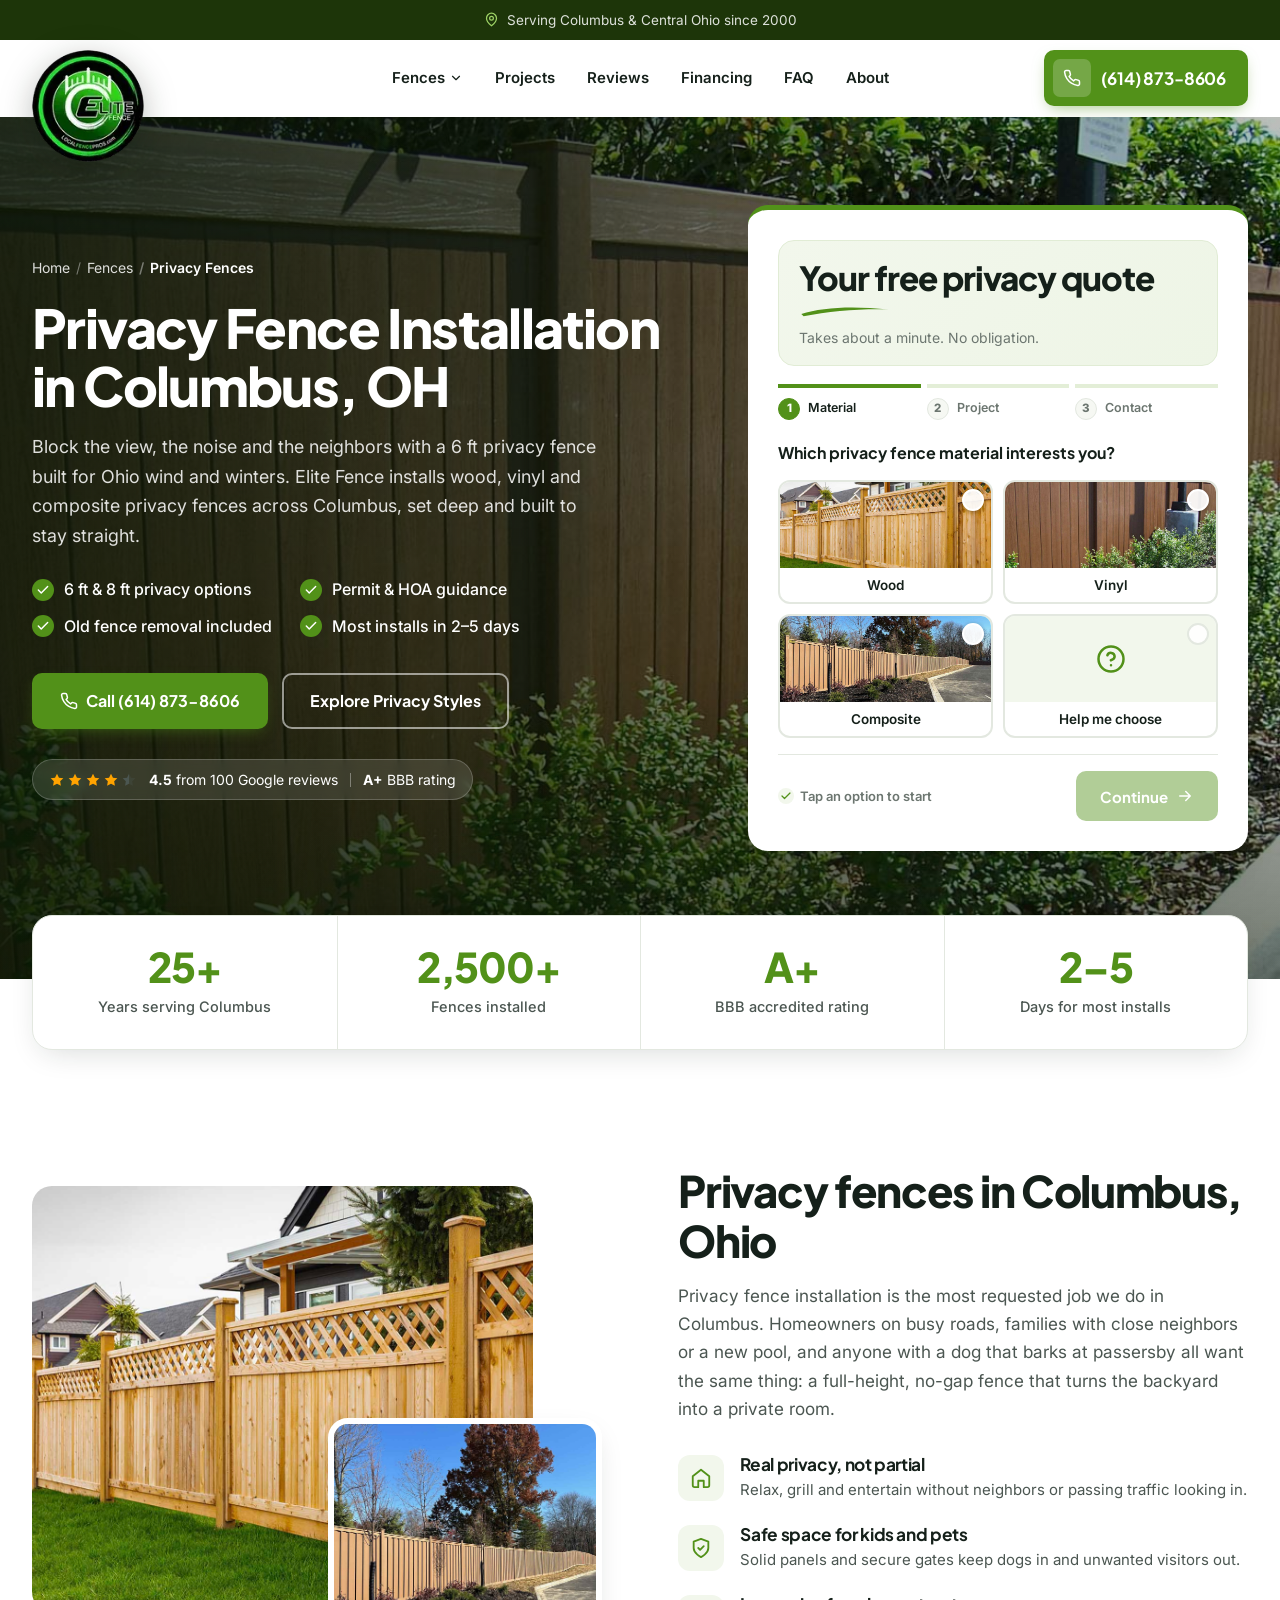
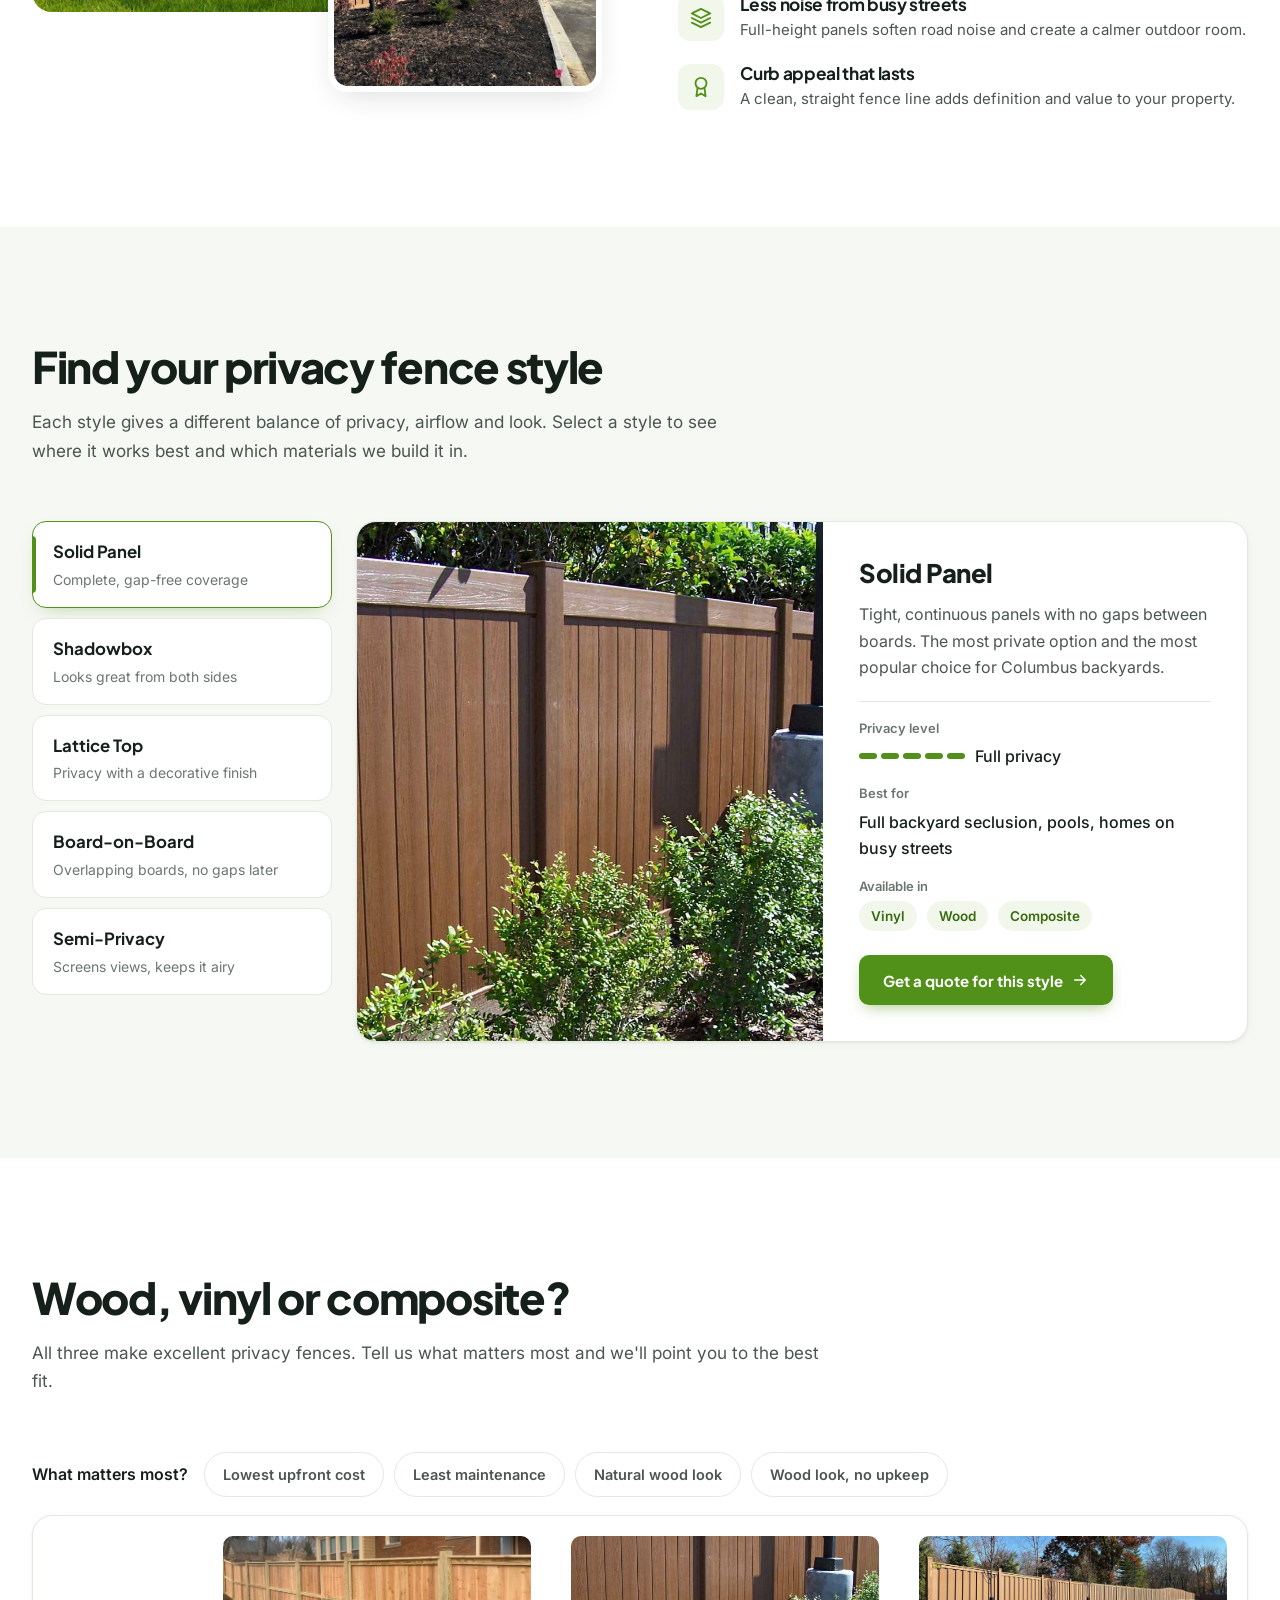
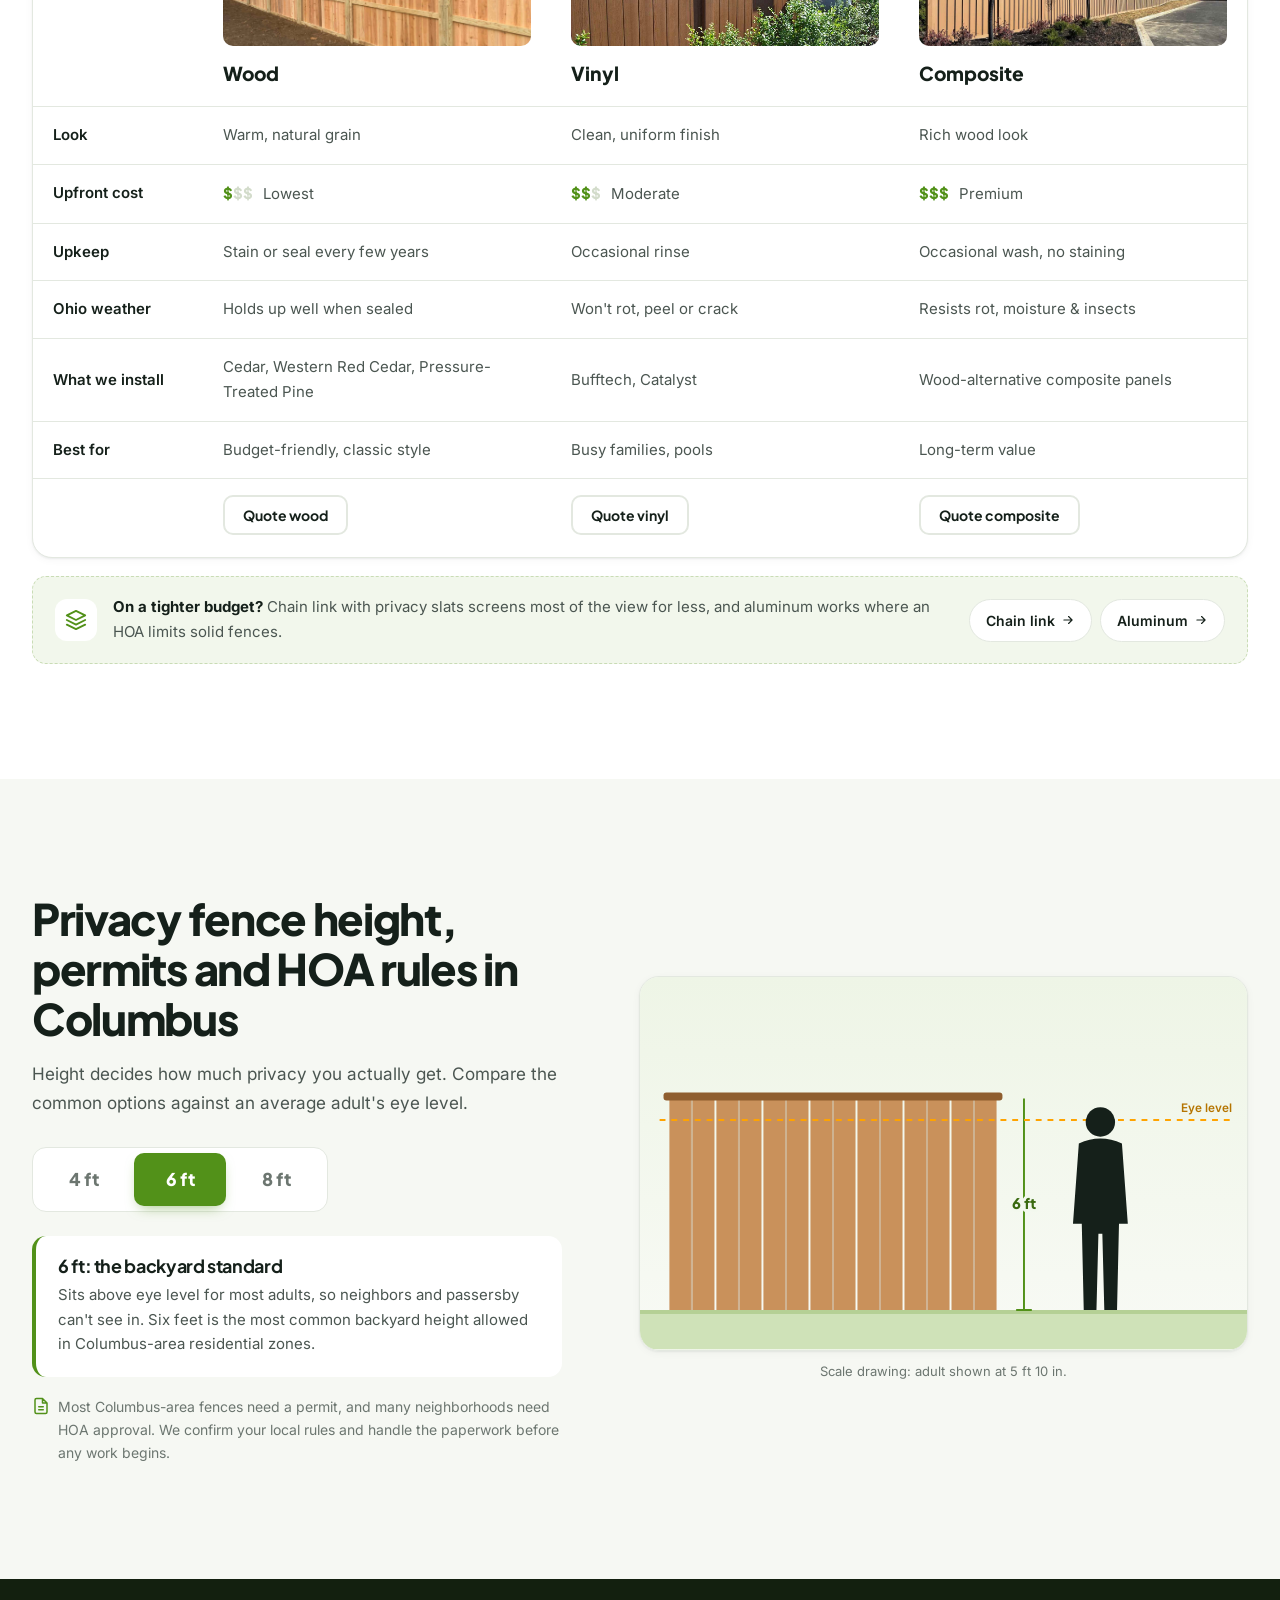
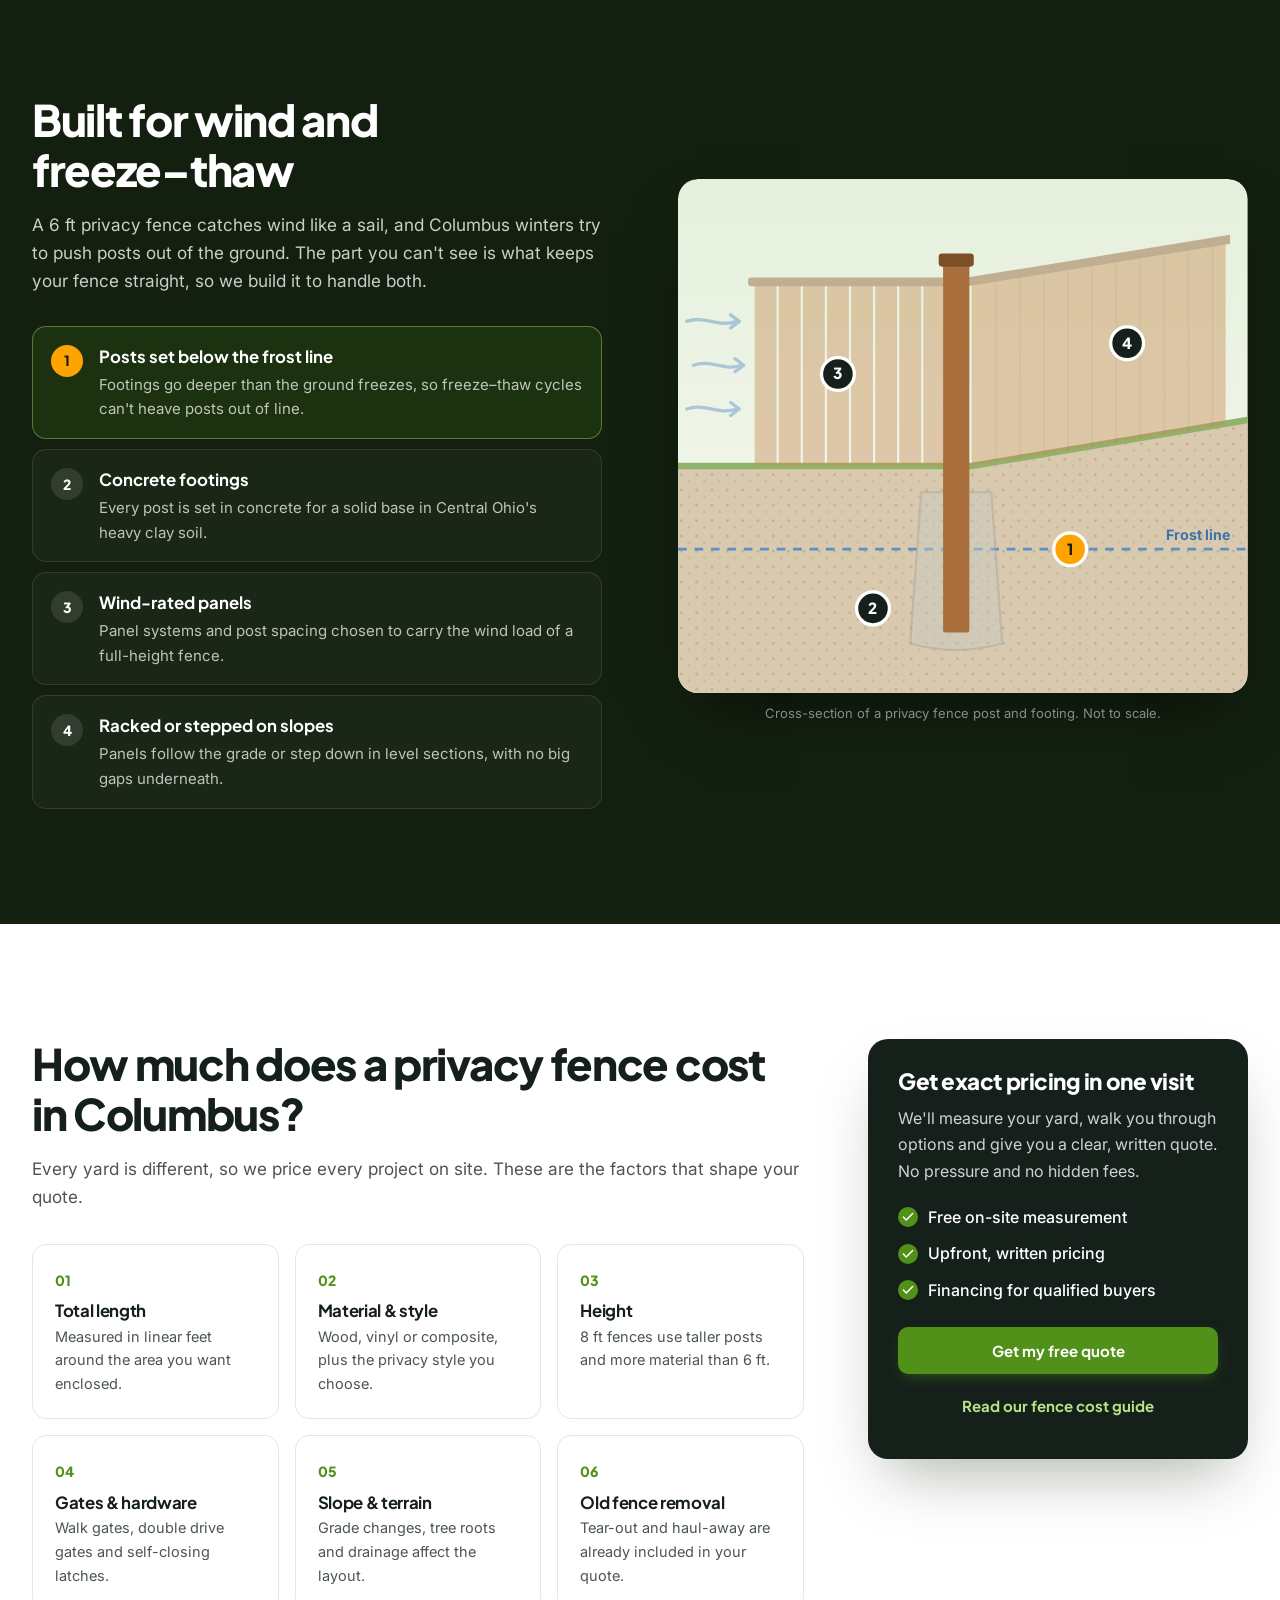
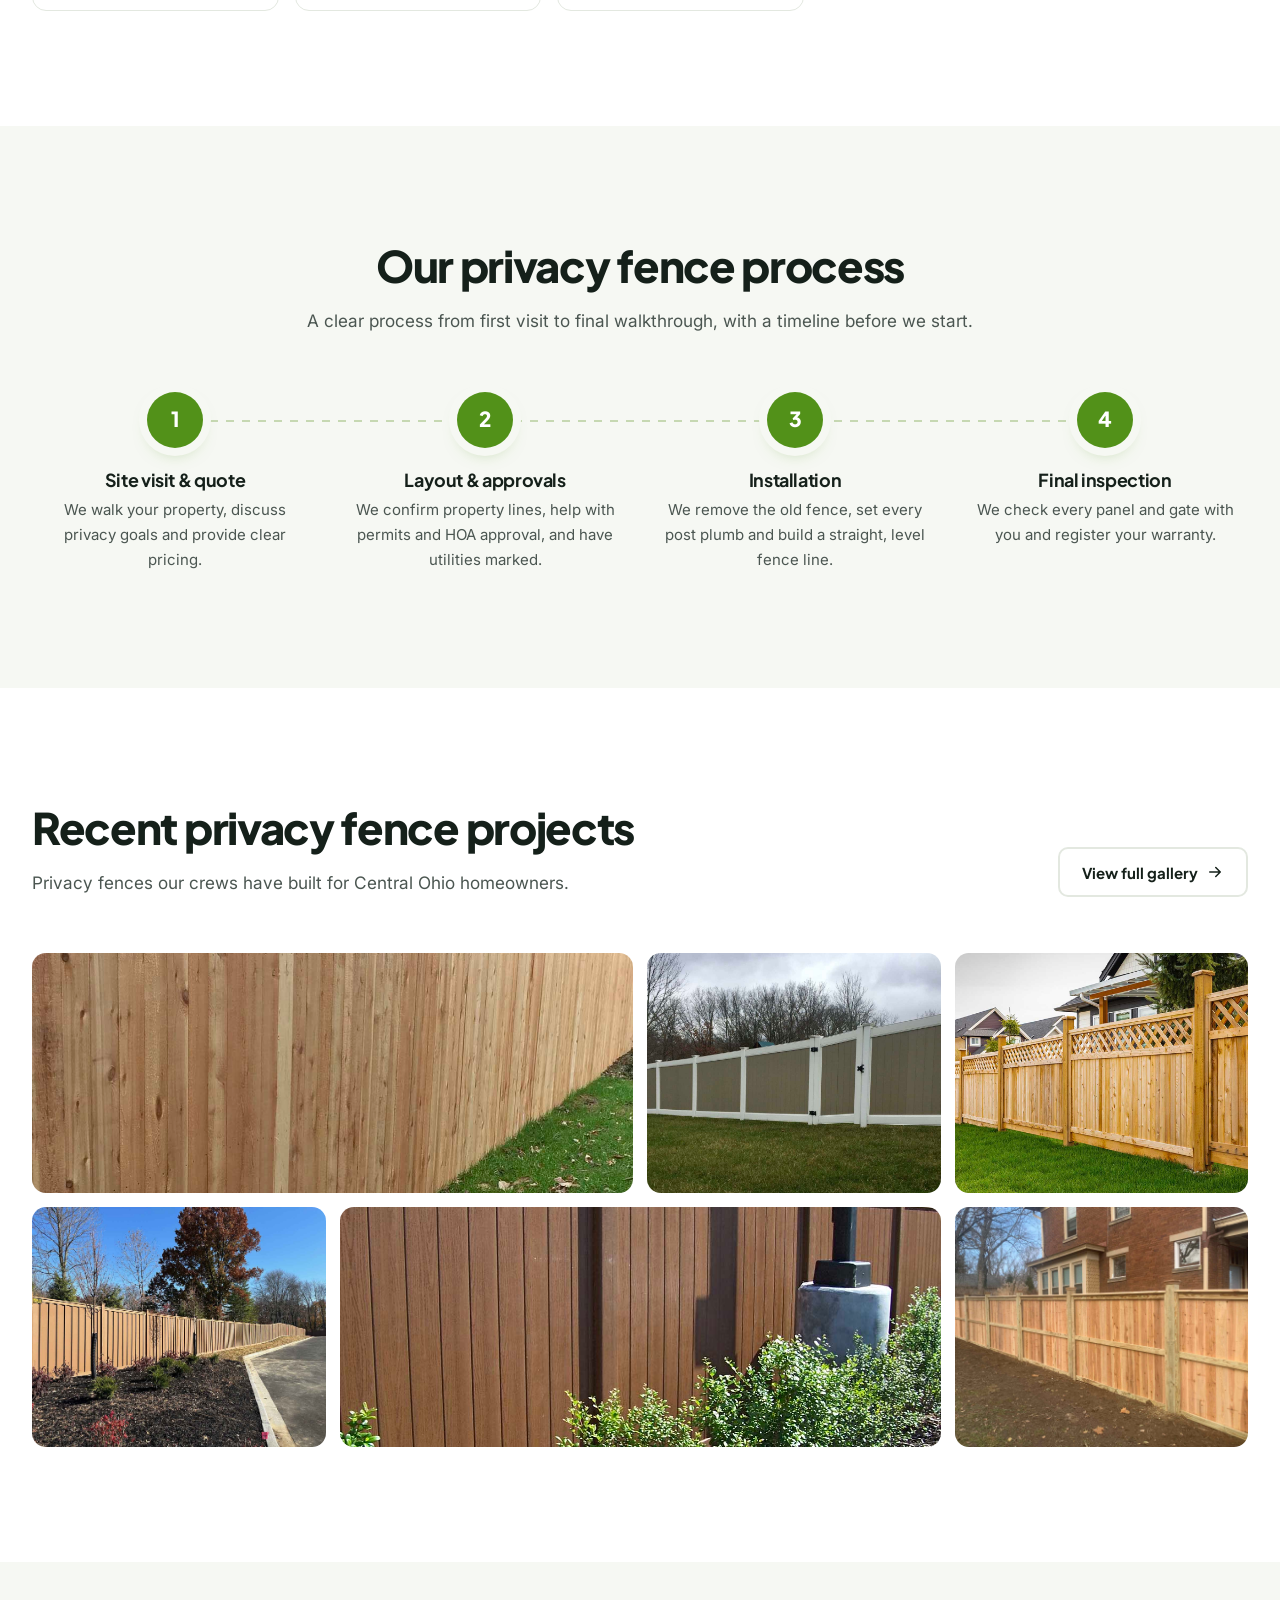
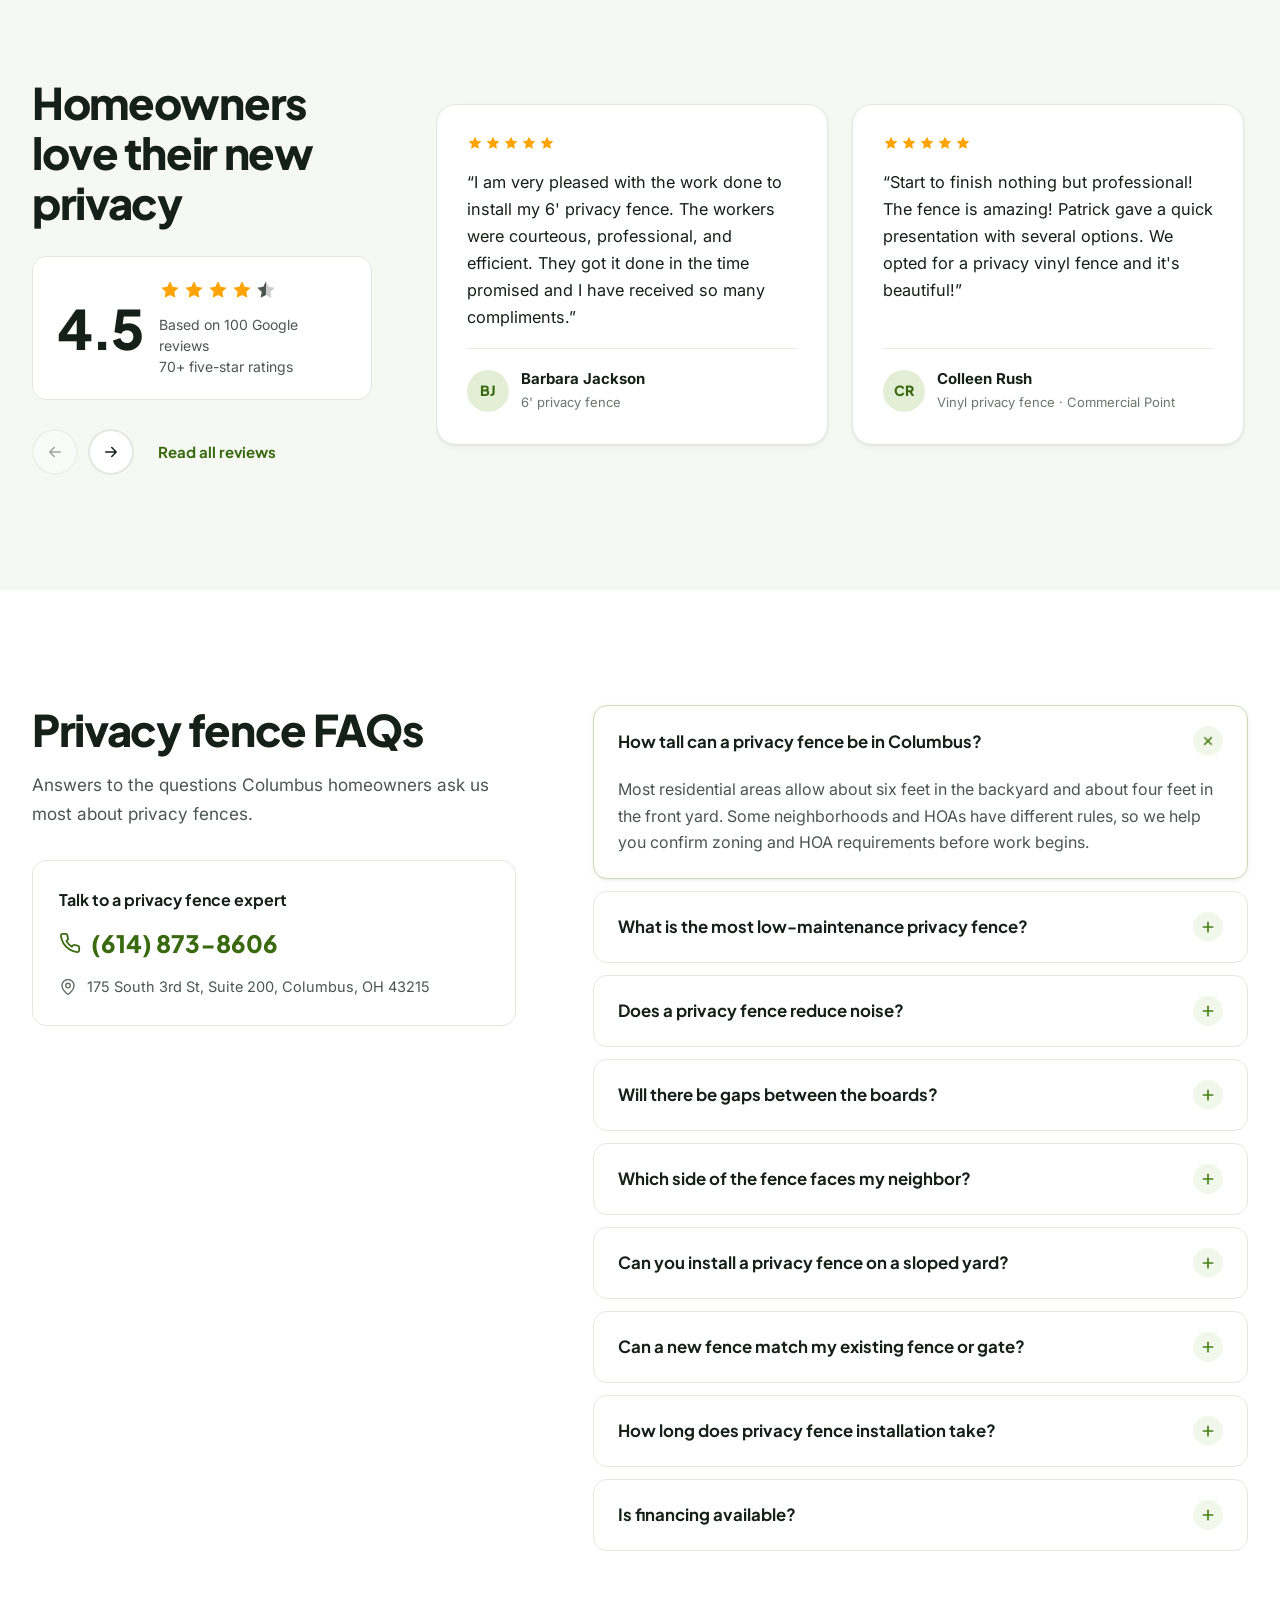
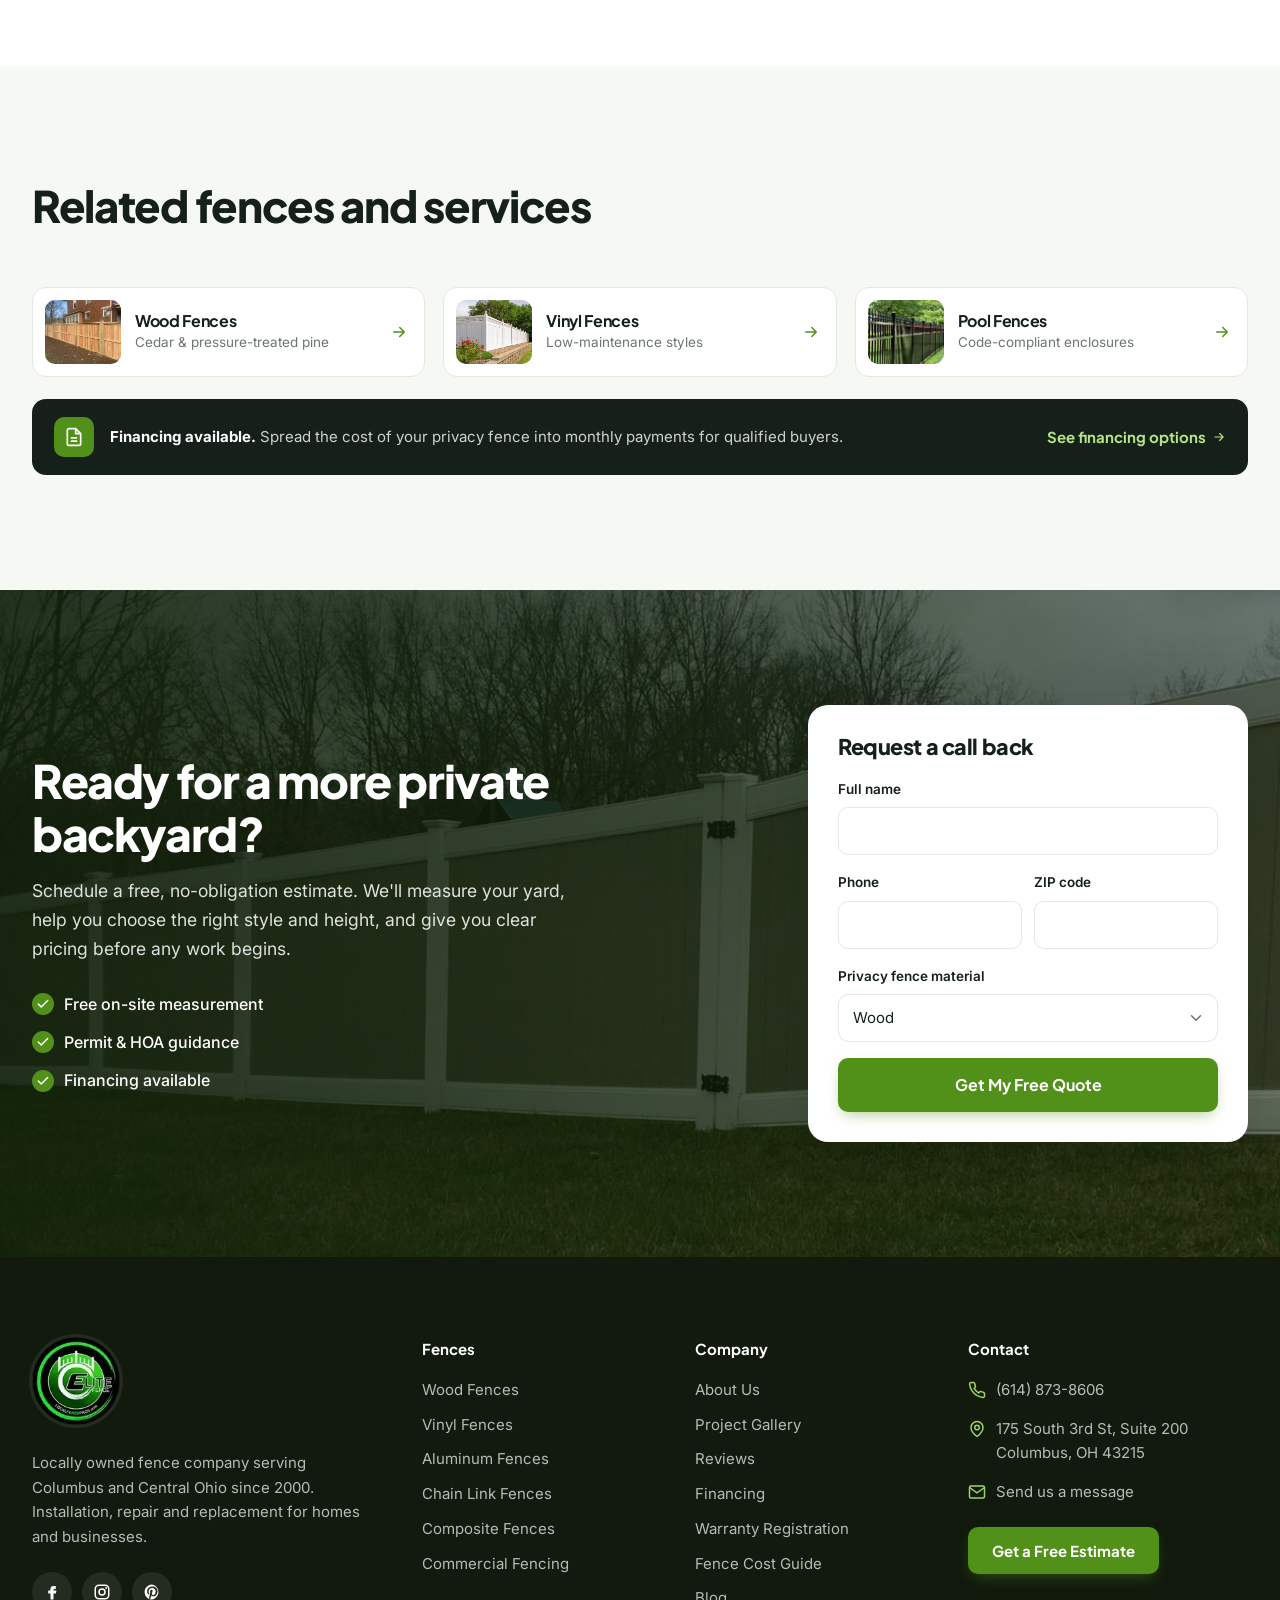
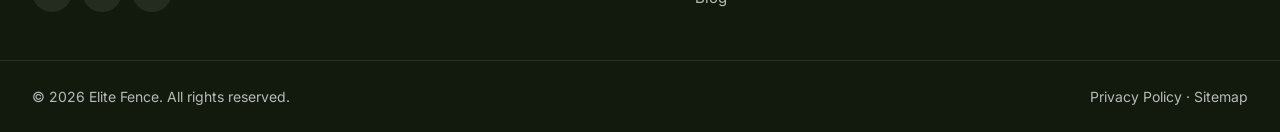
==== commit 58e09ff5: "update service hero form" ====
--- a/privacy-fence-columbus-ohio.html
+++ b/privacy-fence-columbus-ohio.html
@@ -319,7 +319,7 @@
           <input type="hidden" name="style" value="Privacy fence" />
           <div class="quote__head">
             <div class="quote__intro">
-              <span class="quote__badge"><svg class="ico"><use href="#i-file"/></svg> Free estimate form</span>
+              <!-- <span class="quote__badge"><svg class="ico"><use href="#i-file"/></svg> Free estimate form</span> -->
               <h2 class="quote__title">Your free privacy quote</h2>
               <div class="quote__subrow">
                 <svg class="quote__swoosh" viewBox="0 0 120 16" aria-hidden="true"><path d="M3 12 C 30 3, 70 1, 117 6 C 80 5, 40 8, 6 15 Z"/></svg>
